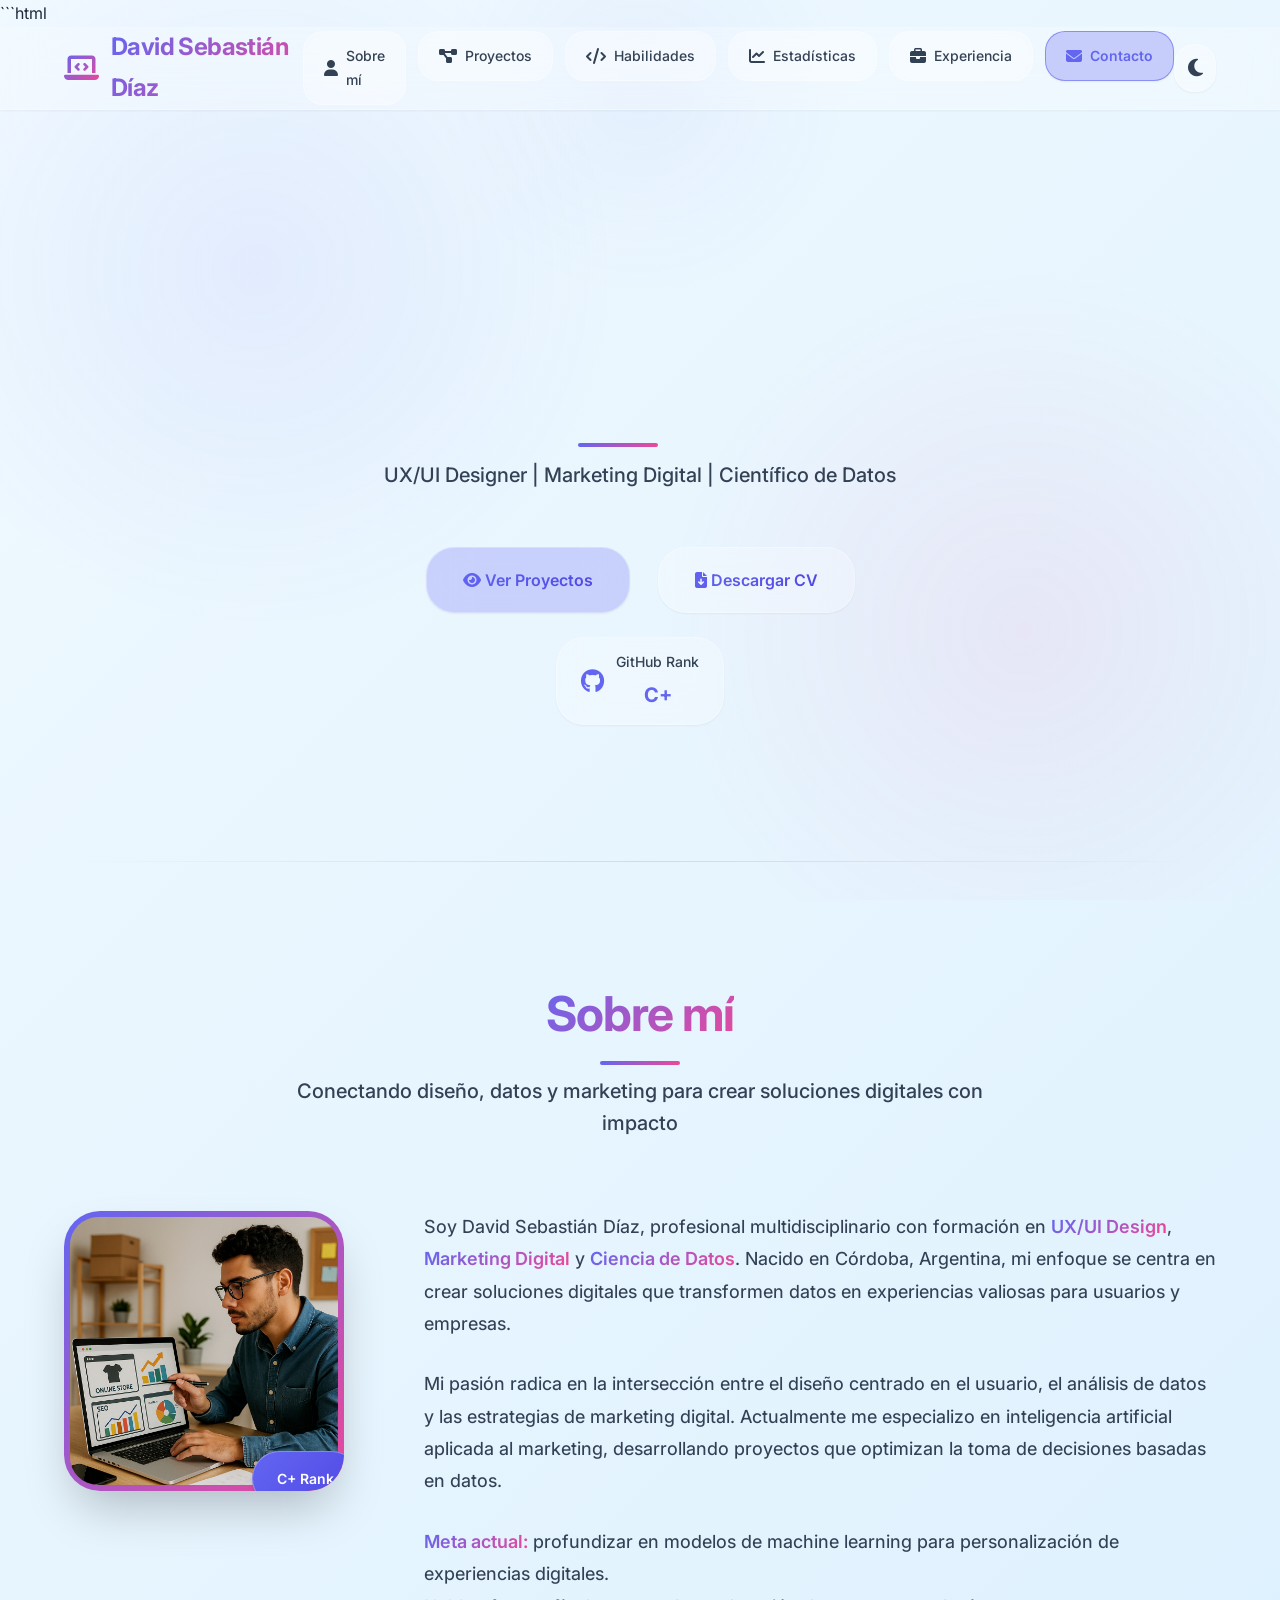
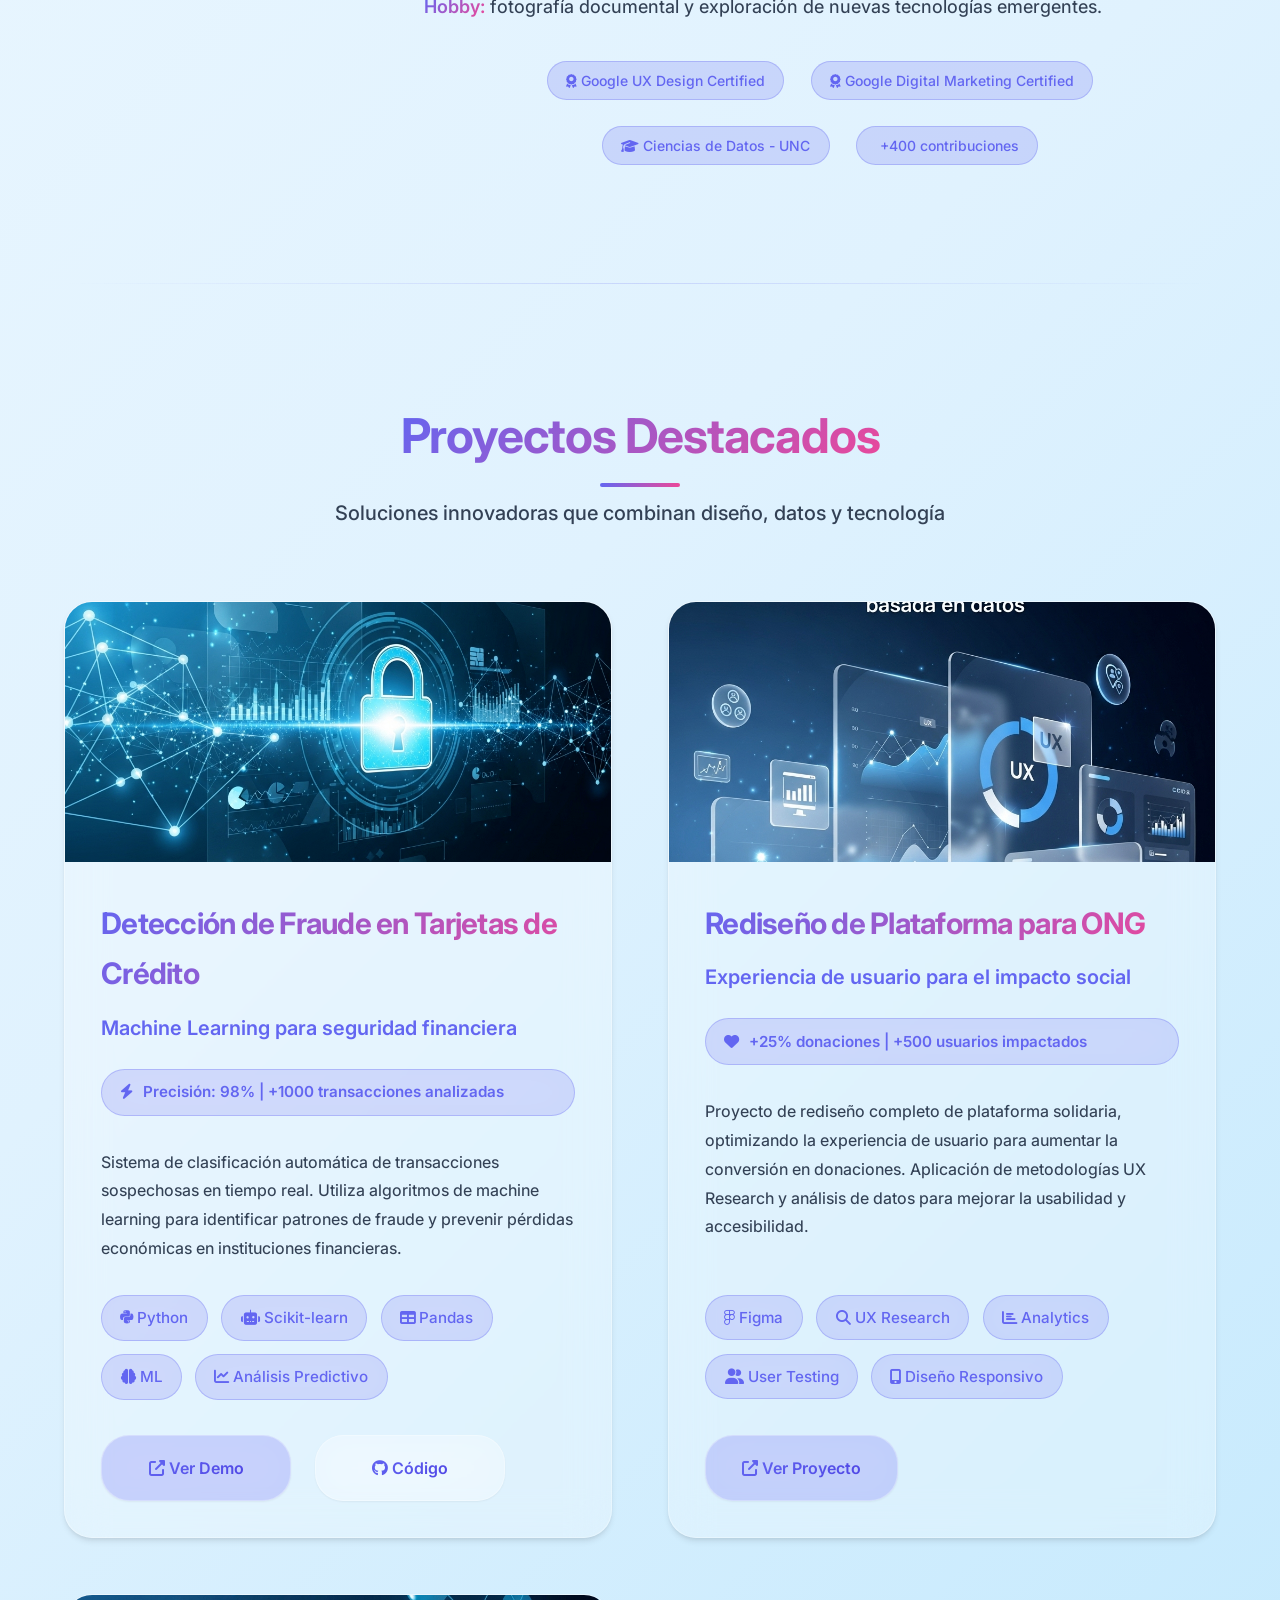
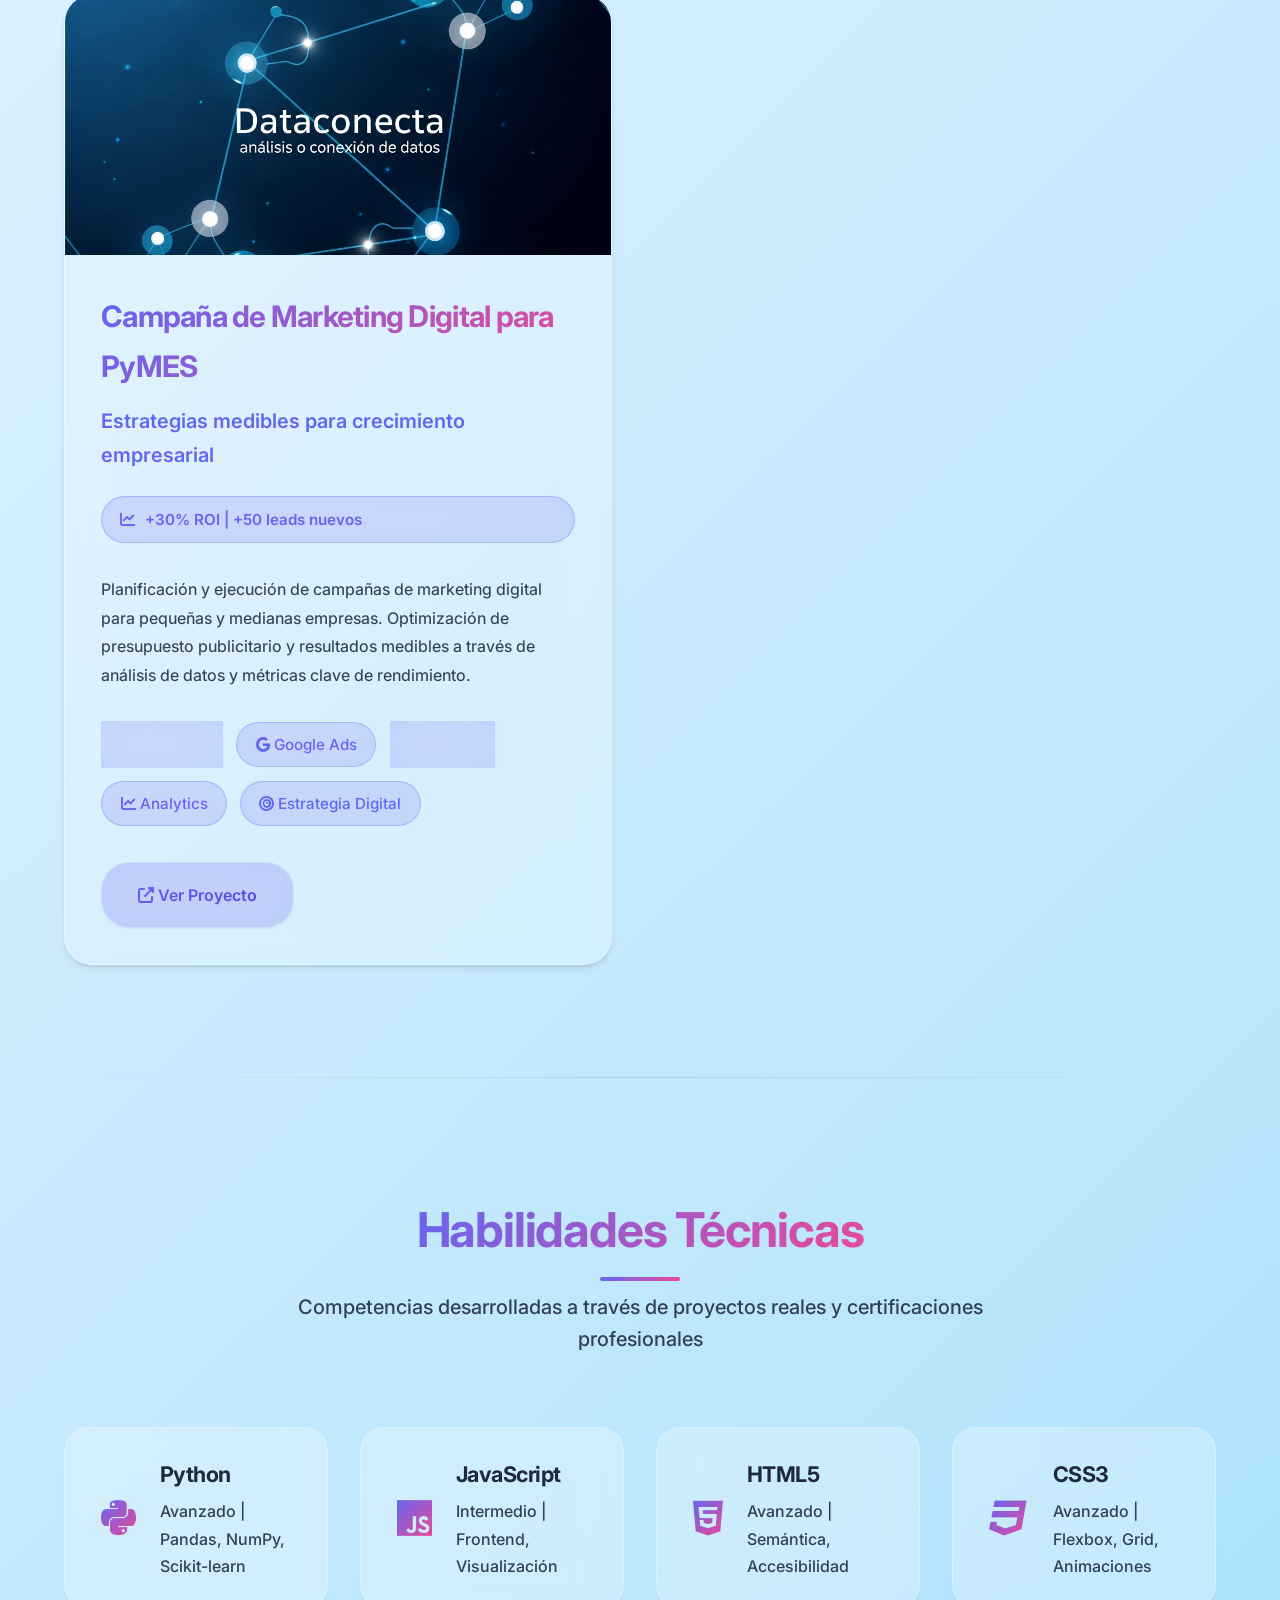
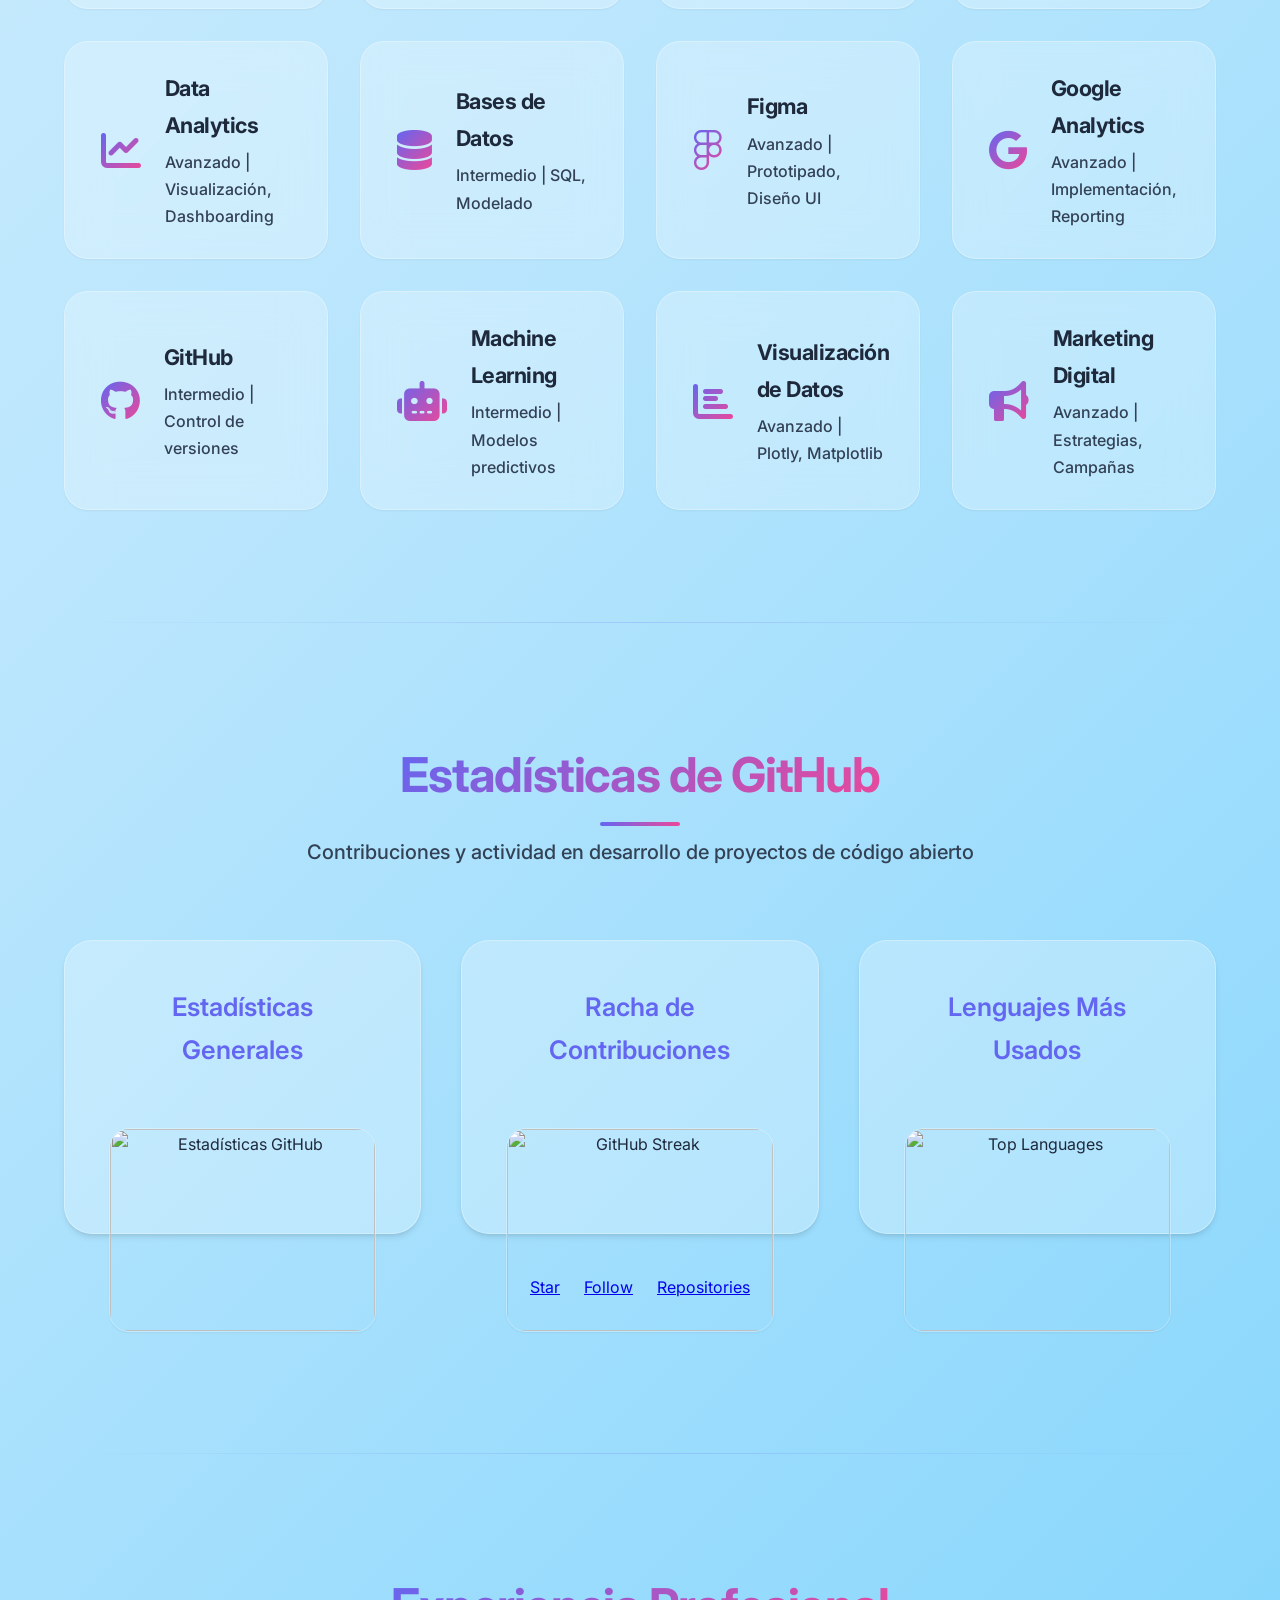
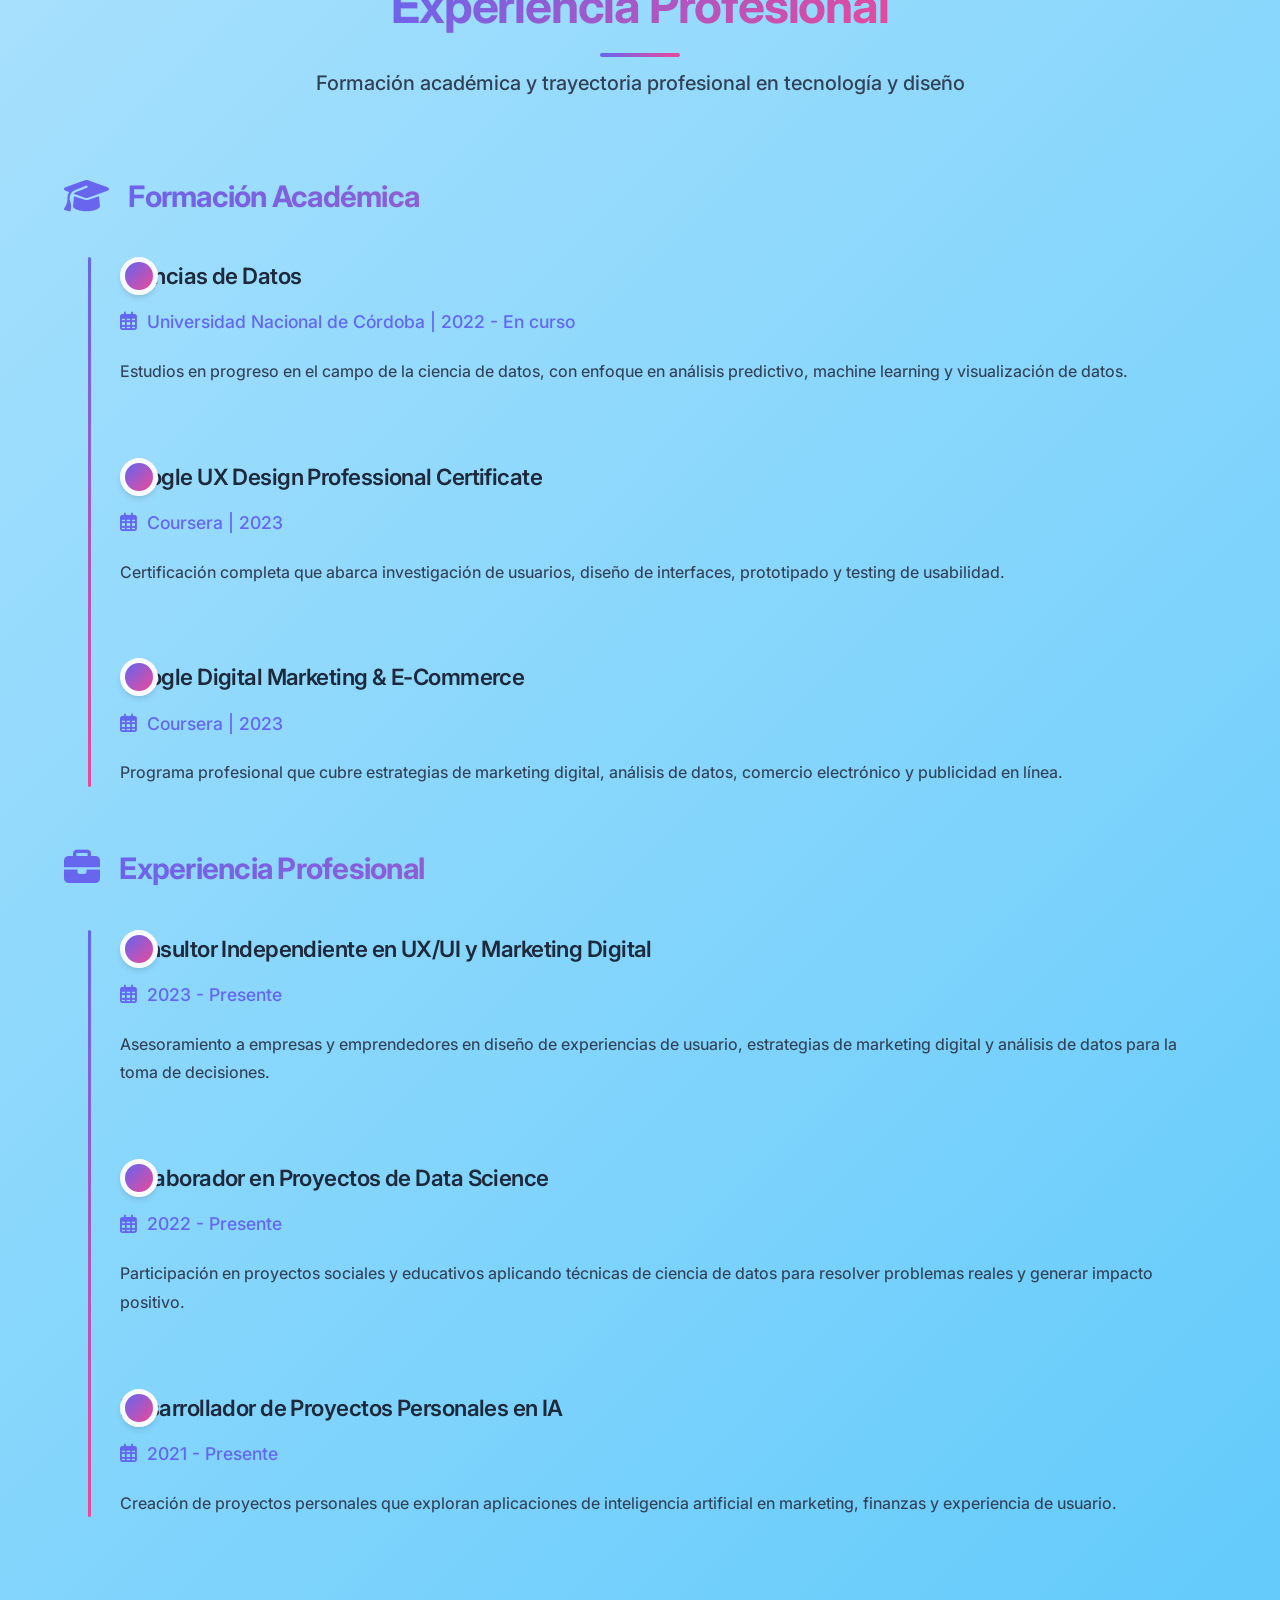
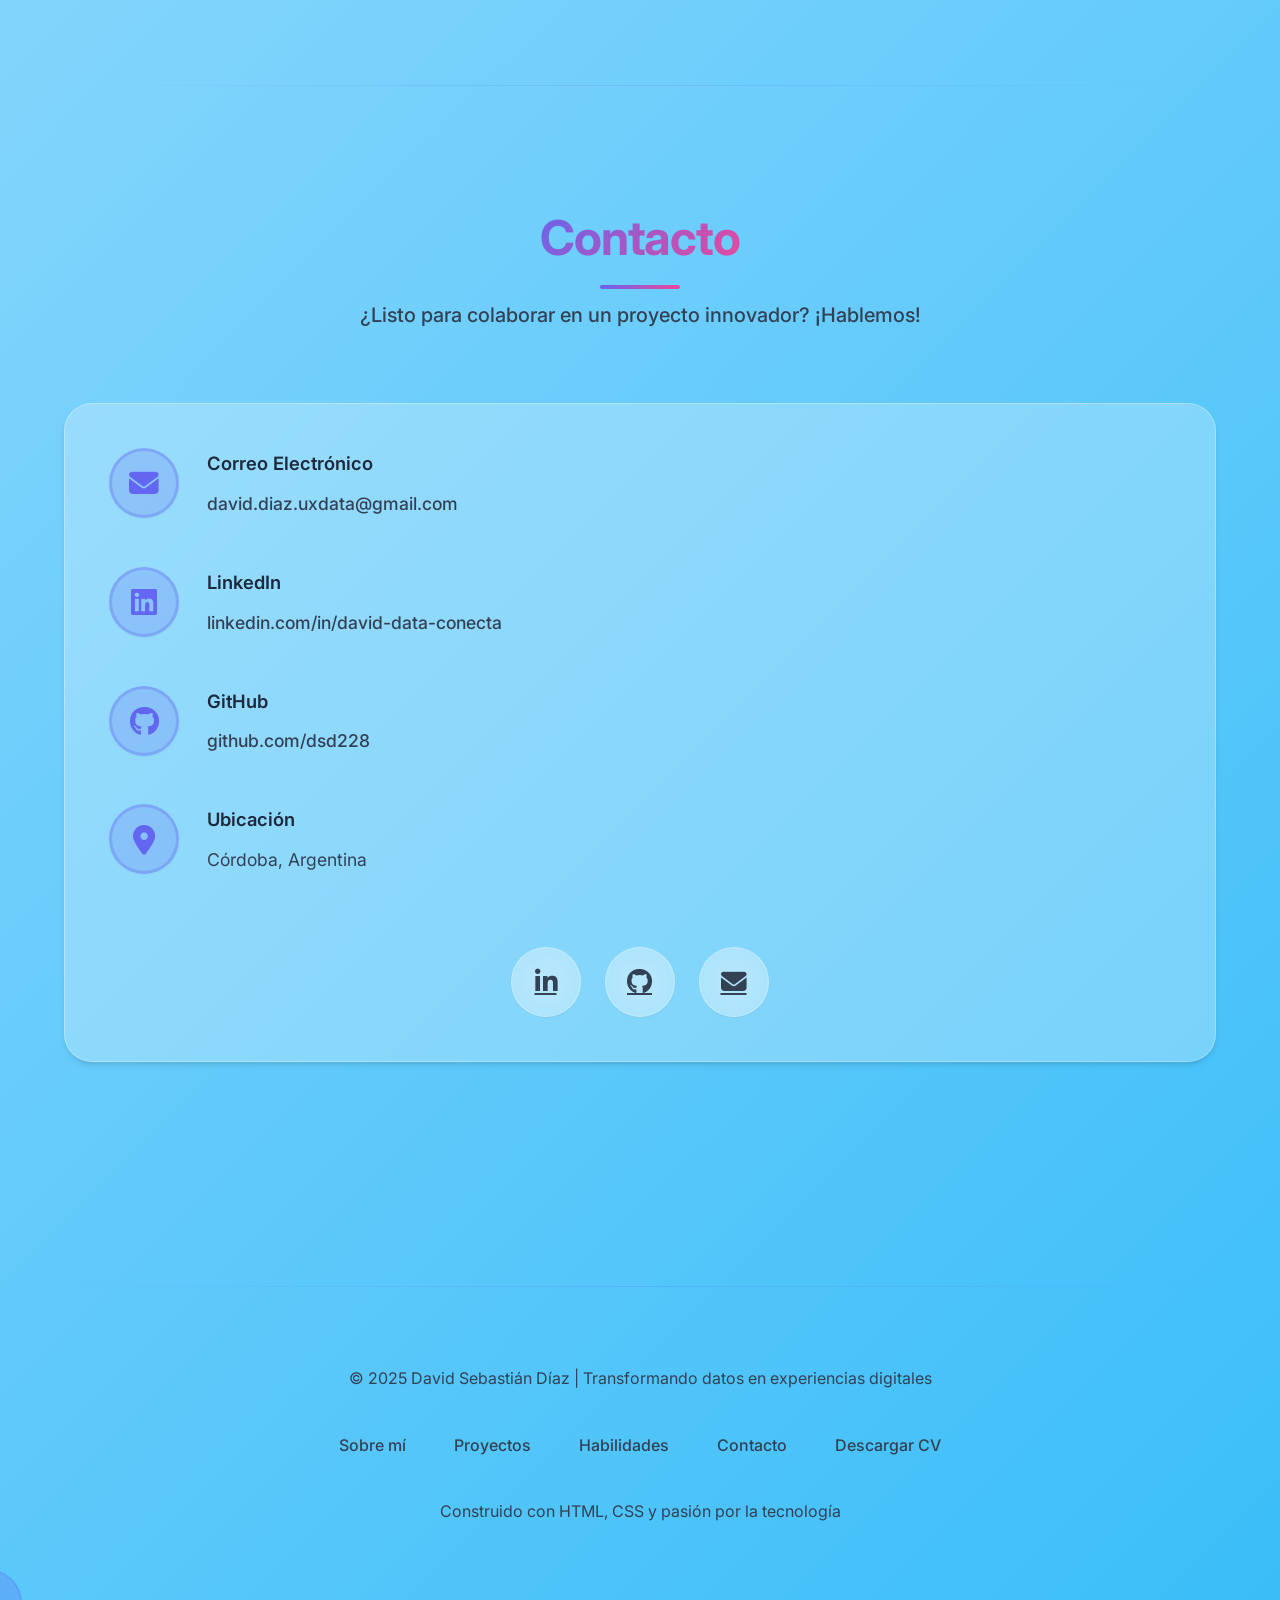
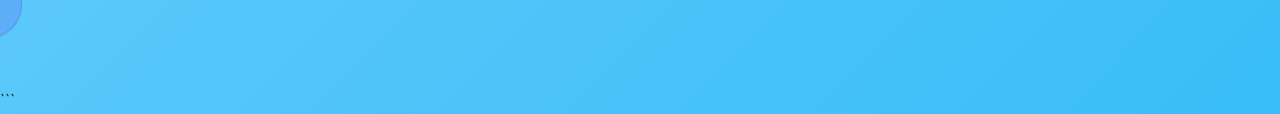
==== index.html @ 5539fe9c "Update index.html" ====
```html
<!DOCTYPE html>
<html lang="es">
<head>
  <meta charset="UTF-8" />
  <meta name="viewport" content="width=device-width, initial-scale=1, maximum-scale=1, user-scalable=no" />
  <title>David Sebastián Díaz | UX/UI Designer & Data Scientist</title>
  <meta name="description" content="Portafolio profesional de David Sebastián Díaz - UX/UI Design, Marketing Digital, Ciencia de Datos" />
  <meta name="keywords" content="UX, UI, diseño, experiencia de usuario, ciencia de datos, marketing digital, portafolio, desarrollador, Argentina" />
  <meta name="author" content="David Sebastián Díaz" />
  <meta name="theme-color" content="#6366f1" />
  
  <!-- Open Graph / Social Media Meta Tags -->
  <meta property="og:title" content="David Sebastián Díaz | UX/UI Designer & Data Scientist" />
  <meta property="og:description" content="Portafolio profesional de David Sebastián Díaz - UX/UI Design, Marketing Digital, Ciencia de Datos" />
  <meta property="og:image" content="https://dsd228.github.io/assets/img/sobremi.png" />
  <meta property="og:url" content="https://dsd228.github.io/" />
  <meta property="og:type" content="website" />
  
  <!-- Twitter Card Meta Tags -->
  <meta name="twitter:card" content="summary_large_image" />
  <meta name="twitter:title" content="David Sebastián Díaz | UX/UI Designer & Data Scientist" />
  <meta name="twitter:description" content="Portafolio profesional de David Sebastián Díaz - UX/UI Design, Marketing Digital, Ciencia de Datos" />
  <meta name="twitter:image" content="https://dsd228.github.io/assets/img/sobremi.png" />
  
  <!-- Favicon -->
  <link rel="icon" href="https://dsd228.github.io/assets/favicon.ico" type="image/x-icon" />
  <link rel="shortcut icon" href="https://dsd228.github.io/assets/favicon.ico" type="image/x-icon" />
  
  <!-- Font Awesome for icons -->
  <link rel="stylesheet" href="https://cdnjs.cloudflare.com/ajax/libs/font-awesome/6.5.0/css/all.min.css" />
  
  <!-- Google Fonts - Inter for clean, modern typography -->
  <link href="https://fonts.googleapis.com/css2?family=Inter:wght@300;400;500;600;700;800;900&display=swap" rel="stylesheet">
  
  <!-- GitHub Buttons for social proof -->
  <script async defer src="https://buttons.github.io/buttons.js"></script>
  
  <style>
    :root {
      /* Primary Colors */
      --primary: #6366f1;
      --primary-dark: #4f46e5;
      --primary-light: #818cf8;
      --primary-lighter: #c7d2fe;
      
      /* Secondary Colors */
      --secondary: #ec4899;
      --secondary-dark: #db2777;
      --secondary-light: #f9a8d4;
      
      /* Neutral Colors */
      --dark: #1e293b;
      --dark-secondary: #334155;
      --dark-tertiary: #475569;
      --light: #f8fafc;
      --light-secondary: #e2e8f0;
      --light-tertiary: #cbd5e1;
      
      /* Accent Colors */
      --success: #10b981;
      --warning: #f59e0b;
      --danger: #ef4444;
      
      /* UI Elements */
      --transition: all 0.4s cubic-bezier(0.4, 0, 0.2, 1);
      --shadow-sm: 0 1px 2px 0 rgba(0, 0, 0, 0.05);
      --shadow-md: 0 4px 6px -1px rgba(0, 0, 0, 0.1), 0 2px 4px -1px rgba(0, 0, 0, 0.06);
      --shadow-lg: 0 10px 15px -3px rgba(0, 0, 0, 0.1), 0 4px 6px -2px rgba(0, 0, 0, 0.05);
      --shadow-xl: 0 20px 25px -5px rgba(0, 0, 0, 0.1), 0 10px 10px -5px rgba(0, 0, 0, 0.04);
      --shadow-2xl: 0 25px 50px -12px rgba(0, 0, 0, 0.25);
      --shadow-inner: inset 0 2px 4px 0 rgba(0, 0, 0, 0.06);
      
      /* Border Radius */
      --radius-sm: 0.375rem;
      --radius-md: 0.5rem;
      --radius-lg: 0.75rem;
      --radius-xl: 1rem;
      --radius-2xl: 1.5rem;
      --radius-3xl: 2rem;
      --radius-full: 9999px;
      
      /* Border Width */
      --border-width: 1px;
      
      /* Glassmorphism */
      --glass-bg: rgba(255, 255, 255, 0.25);
      --glass-border: rgba(255, 255, 255, 0.3);
      --glass-dark-bg: rgba(15, 23, 42, 0.2);
      --glass-dark-border: rgba(255, 255, 255, 0.1);
      
      /* Typography */
      --font-family: 'Inter', -apple-system, BlinkMacSystemFont, 'Segoe UI', Roboto, sans-serif;
      --font-size-xs: 0.75rem;
      --font-size-sm: 0.875rem;
      --font-size-base: 1rem;
      --font-size-lg: 1.125rem;
      --font-size-xl: 1.25rem;
      --font-size-2xl: 1.5rem;
      --font-size-3xl: 1.875rem;
      --font-size-4xl: 2.25rem;
      --font-size-5xl: 3rem;
      --font-size-6xl: 3.75rem;
      --font-size-7xl: 4.5rem;
      --font-size-8xl: 6rem;
      --font-weight-thin: 100;
      --font-weight-light: 300;
      --font-weight-normal: 400;
      --font-weight-medium: 500;
      --font-weight-semibold: 600;
      --font-weight-bold: 700;
      --font-weight-extrabold: 800;
      --font-weight-black: 900;
      
      /* Spacing */
      --space-1: 0.25rem;
      --space-2: 0.5rem;
      --space-3: 0.75rem;
      --space-4: 1rem;
      --space-5: 1.25rem;
      --space-6: 1.5rem;
      --space-8: 2rem;
      --space-10: 2.5rem;
      --space-12: 3rem;
      --space-16: 4rem;
      --space-20: 5rem;
      --space-24: 6rem;
      --space-32: 8rem;
      --space-40: 10rem;
      --space-48: 12rem;
      --space-56: 14rem;
      --space-64: 16rem;
    }

    * {
      margin: 0;
      padding: 0;
      box-sizing: border-box;
    }

    body {
      font-family: var(--font-family);
      line-height: 1.7;
      color: var(--dark);
      background-color: #f1f5f9;
      transition: var(--transition);
      background: linear-gradient(135deg, #f0f9ff 0%, #e0f2fe 25%, #bae6fd 50%, #7dd3fc 75%, #38bdf8 100%);
      min-height: 100vh;
      position: relative;
      overflow-x: hidden;
      -webkit-font-smoothing: antialiased;
      -moz-osx-font-smoothing: grayscale;
    }

    body::before {
      content: '';
      position: fixed;
      top: 0;
      left: 0;
      width: 100%;
      height: 100%;
      background: 
        radial-gradient(circle at 20% 30%, rgba(99, 102, 241, 0.08) 0%, transparent 30%),
        radial-gradient(circle at 80% 70%, rgba(236, 72, 153, 0.08) 0%, transparent 30%),
        radial-gradient(circle at 50% 10%, rgba(99, 102, 241, 0.05) 0%, transparent 20%);
      z-index: -1;
      pointer-events: none;
    }

    body.dark-mode {
      --dark: #f8fafc;
      --dark-secondary: #e2e8f0;
      --dark-tertiary: #cbd5e1;
      --light: #1e293b;
      --light-secondary: #334155;
      --light-tertiary: #475569;
      background: linear-gradient(135deg, #0f172a 0%, #1e293b 25%, #334155 50%, #475569 75%, #64748b 100%);
      color: var(--light);
    }

    body.dark-mode::before {
      background: 
        radial-gradient(circle at 20% 30%, rgba(99, 102, 241, 0.15) 0%, transparent 30%),
        radial-gradient(circle at 80% 70%, rgba(236, 72, 153, 0.15) 0%, transparent 30%),
        radial-gradient(circle at 50% 10%, rgba(99, 102, 241, 0.1) 0%, transparent 20%);
    }

    /* Skip to content link for accessibility */
    .skip-to-content {
      position: absolute;
      top: -40px;
      left: 6px;
      background: var(--primary);
      color: white;
      padding: 8px 16px;
      border-radius: var(--radius-md);
      text-decoration: none;
      font-size: var(--font-size-sm);
      transition: top 0.3s;
      z-index: 1000;
    }

    .skip-to-content:focus {
      top: 6px;
    }

    .container {
      max-width: 1200px;
      margin: 0 auto;
      padding: 0 1.5rem;
    }

    /* Header */
    .header {
      position: sticky;
      top: 0;
      z-index: 100;
      backdrop-filter: blur(20px);
      -webkit-backdrop-filter: blur(20px);
      border-bottom: var(--border-width) solid var(--glass-border);
      transition: var(--transition);
      background: var(--glass-bg);
      box-shadow: var(--shadow-sm);
    }

    body.dark-mode .header {
      background: var(--glass-dark-bg);
      border-bottom-color: var(--glass-dark-border);
      box-shadow: var(--shadow-sm);
    }

    .header-content {
      display: flex;
      justify-content: space-between;
      align-items: center;
      padding: 1.5rem 0;
      max-width: 1200px;
      margin: 0 auto;
      padding: 0 1.5rem;
    }

    .header-left {
      display: flex;
      align-items: center;
      gap: 1.25rem;
    }

    .logo {
      display: flex;
      align-items: center;
      gap: 0.75rem;
      text-decoration: none;
      font-weight: 700;
    }

    .logo-icon {
      font-size: 1.75rem;
      background: linear-gradient(135deg, var(--primary) 0%, var(--secondary) 100%);
      -webkit-background-clip: text;
      -webkit-text-fill-color: transparent;
      background-clip: text;
    }

    .header h1 {
      font-size: 1.5rem;
      margin: 0;
      letter-spacing: -0.025em;
      background: linear-gradient(135deg, var(--primary) 0%, var(--secondary) 100%);
      -webkit-background-clip: text;
      -webkit-text-fill-color: transparent;
      background-clip: text;
    }

    .theme-toggle {
      background: var(--glass-bg);
      border: 1px solid var(--glass-border);
      font-size: 1.25rem;
      cursor: pointer;
      color: var(--dark-secondary);
      transition: var(--transition);
      width: 48px;
      height: 48px;
      display: flex;
      align-items: center;
      justify-content: center;
      border-radius: 1.25rem;
      backdrop-filter: blur(20px);
      -webkit-backdrop-filter: blur(20px);
      position: relative;
      overflow: hidden;
      box-shadow: var(--shadow-sm);
    }

    body.dark-mode .theme-toggle {
      background: var(--glass-dark-bg);
      border-color: var(--glass-dark-border);
      color: var(--gray);
    }

    .theme-toggle::before {
      content: '';
      position: absolute;
      top: 0;
      left: 0;
      right: 0;
      bottom: 0;
      background: linear-gradient(135deg, rgba(99, 102, 241, 0.2) 0%, rgba(236, 72, 153, 0.2) 100%);
      z-index: -1;
      border-radius: 1.25rem;
      opacity: 0;
      transition: var(--transition);
    }

    .theme-toggle:hover::before {
      opacity: 1;
    }

    .theme-toggle:hover {
      transform: translateY(-2px);
      box-shadow: var(--shadow-md);
    }

    body.dark-mode .theme-toggle:hover {
      background: rgba(255, 255, 255, 0.15);
    }

    .nav {
      display: flex;
      gap: 0.75rem;
      list-style: none;
    }

    .nav a {
      text-decoration: none;
      color: var(--dark-secondary);
      font-weight: 500;
      font-size: var(--font-size-sm);
      display: flex;
      align-items: center;
      gap: 0.5rem;
      transition: var(--transition);
      padding: 0.75rem 1.25rem;
      border-radius: 1.25rem;
      position: relative;
      backdrop-filter: blur(20px);
      -webkit-backdrop-filter: blur(20px);
      background: var(--glass-bg);
      border: 1px solid var(--glass-border);
    }

    body.dark-mode .nav a {
      background: var(--glass-dark-bg);
      border-color: var(--glass-dark-border);
      color: var(--gray);
    }

    .nav a:hover, .nav a:focus {
      background: rgba(99, 102, 241, 0.2);
      border-color: rgba(99, 102, 241, 0.4);
      color: var(--primary);
      transform: translateY(-2px);
    }

    body.dark-mode .nav a:hover, body.dark-mode .nav a:focus {
      background: rgba(99, 102, 241, 0.2);
      border-color: rgba(99, 102, 241, 0.4);
      color: var(--primary-light);
    }

    .nav a.active {
      background: rgba(99, 102, 241, 0.3);
      border-color: rgba(99, 102, 241, 0.6);
      color: var(--primary);
      font-weight: 600;
      box-shadow: var(--shadow-sm);
    }

    body.dark-mode .nav a.active {
      background: rgba(99, 102, 241, 0.3);
      border-color: rgba(99, 102, 241, 0.6);
      color: var(--primary-light);
    }

    .nav a i {
      font-size: 1rem;
    }

    /* Hero Section */
    .hero {
      padding: 10rem 0 7rem;
      text-align: center;
      max-width: 800px;
      margin: 0 auto;
      position: relative;
      z-index: 1;
    }

    .hero h1 {
      font-size: var(--font-size-7xl);
      font-weight: 800;
      margin-bottom: 1.5rem;
      line-height: 1.15;
      background: linear-gradient(135deg, var(--primary) 0%, var(--secondary) 100%);
      -webkit-background-clip: text;
      -webkit-text-fill-color: transparent;
      background-clip: text;
      position: relative;
      letter-spacing: -0.025em;
    }

    .hero h1 span {
      position: relative;
    }

    .hero h1 span::after {
      content: '';
      position: absolute;
      bottom: -10px;
      left: 50%;
      transform: translateX(-50%);
      width: 80px;
      height: 4px;
      background: linear-gradient(90deg, var(--primary) 0%, var(--secondary) 100%);
      border-radius: 2px;
    }

    .hero-subtitle {
      font-size: var(--font-size-xl);
      color: var(--dark-secondary);
      margin-bottom: 2.5rem;
      font-weight: 500;
      max-width: 700px;
      margin-left: auto;
      margin-right: auto;
      line-height: 1.6;
    }

    body.dark-mode .hero-subtitle {
      color: var(--gray);
    }

    .hero-cta {
      display: flex;
      gap: 1.75rem;
      justify-content: center;
      flex-wrap: wrap;
      margin-top: 3.5rem;
    }

    /* Glassmorphism Buttons */
    .btn {
      display: inline-flex;
      align-items: center;
      gap: 0.75rem;
      padding: 1.15rem 2.25rem;
      border-radius: 1.75rem;
      font-weight: 600;
      font-size: var(--font-size-base);
      text-decoration: none;
      transition: var(--transition);
      border: 1px solid var(--glass-border);
      backdrop-filter: blur(20px);
      -webkit-backdrop-filter: blur(20px);
      min-width: 190px;
      justify-content: center;
      position: relative;
      overflow: hidden;
      font-weight: 600;
      box-shadow: var(--shadow-sm);
    }

    .btn::before {
      content: '';
      position: absolute;
      top: 0;
      left: 0;
      right: 0;
      bottom: 0;
      background: linear-gradient(135deg, rgba(255, 255, 255, 0.3) 0%, rgba(255, 255, 255, 0.15) 100%);
      z-index: -1;
      border-radius: 1.75rem;
      opacity: 0;
      transition: var(--transition);
    }

    .btn:hover::before, .btn:focus::before {
      opacity: 1;
    }

    .btn-primary {
      background: rgba(99, 102, 241, 0.25);
      color: white;
    }

    .btn-primary span {
      background: linear-gradient(135deg, var(--primary) 0%, var(--primary-dark) 100%);
      -webkit-background-clip: text;
      -webkit-text-fill-color: transparent;
      background-clip: text;
    }

    .btn-primary:hover, .btn-primary:focus {
      transform: translateY(-5px);
      box-shadow: var(--shadow-xl);
      background: rgba(99, 102, 241, 0.35);
    }

    .btn-outline {
      background: var(--glass-bg);
      color: var(--primary);
    }

    .btn-outline span {
      background: linear-gradient(135deg, var(--primary) 0%, var(--primary-dark) 100%);
      -webkit-background-clip: text;
      -webkit-text-fill-color: transparent;
      background-clip: text;
    }

    .btn-outline:hover, .btn-outline:focus {
      transform: translateY(-5px);
      box-shadow: var(--shadow-xl);
      background: rgba(99, 102, 241, 0.35);
      color: white;
    }

    body.dark-mode .btn {
      border-color: var(--glass-dark-border);
    }

    body.dark-mode .btn-outline {
      background: var(--glass-dark-bg);
    }

    /* GitHub Badge for social proof */
    .github-badge {
      display: inline-flex;
      align-items: center;
      gap: 0.75rem;
      background: var(--glass-bg);
      border: 1px solid var(--glass-border);
      border-radius: 1.75rem;
      padding: 0.75rem 1.5rem;
      margin: 1.5rem 0;
      backdrop-filter: blur(20px);
      -webkit-backdrop-filter: blur(20px);
      box-shadow: var(--shadow-sm);
      transition: var(--transition);
    }

    body.dark-mode .github-badge {
      background: var(--glass-dark-bg);
      border-color: var(--glass-dark-border);
    }

    .github-badge:hover {
      transform: translateY(-2px);
      box-shadow: var(--shadow-md);
    }

    .github-badge i {
      font-size: 1.5rem;
      color: var(--primary);
    }

    .github-stats {
      display: flex;
      flex-direction: column;
    }

    .github-stats .label {
      font-size: 0.875rem;
      color: var(--dark-secondary);
      font-weight: 500;
    }

    body.dark-mode .github-stats .label {
      color: var(--gray);
    }

    .github-stats .value {
      font-size: 1.25rem;
      font-weight: 700;
      color: var(--primary);
      margin-top: 0.25rem;
    }

    /* Sections */
    .section {
      padding: 7rem 0;
      scroll-margin-top: 100px;
      position: relative;
    }

    .section::before {
      content: '';
      position: absolute;
      top: 0;
      left: 0;
      right: 0;
      height: 1px;
      background: linear-gradient(90deg, transparent, rgba(99, 102, 241, 0.2), transparent);
    }

    .section-header {
      text-align: center;
      margin-bottom: 4.5rem;
      position: relative;
    }

    .section-title {
      font-size: var(--font-size-5xl);
      margin-bottom: 1.25rem;
      color: var(--dark);
      position: relative;
      display: inline-block;
      font-weight: 700;
      letter-spacing: -0.025em;
      background: linear-gradient(135deg, var(--primary) 0%, var(--secondary) 100%);
      -webkit-background-clip: text;
      -webkit-text-fill-color: transparent;
      background-clip: text;
    }

    body.dark-mode .section-title {
      color: var(--light);
    }

    .section-title::after {
      content: '';
      position: absolute;
      bottom: -10px;
      left: 50%;
      transform: translateX(-50%);
      width: 80px;
      height: 4px;
      background: linear-gradient(90deg, var(--primary) 0%, var(--secondary) 100%);
      border-radius: 2px;
    }

    .section-subtitle {
      font-size: var(--font-size-xl);
      color: var(--dark-secondary);
      max-width: 750px;
      margin: 0 auto;
      font-weight: 500;
      line-height: 1.6;
    }

    body.dark-mode .section-subtitle {
      color: var(--gray);
    }

    /* About */
    .about-flex {
      display: flex;
      gap: 5rem;
      align-items: flex-start;
      flex-wrap: wrap;
      margin-top: 3rem;
    }

    .about-img-container {
      flex: 0 0 280px;
      position: relative;
      border-radius: 2.25rem;
      overflow: hidden;
      box-shadow: var(--shadow-2xl);
      transform: rotate(-2deg);
      transition: var(--transition);
    }

    .about-img-container:hover {
      transform: rotate(0deg) translateY(-8px);
    }

    .about-img-mask {
      width: 100%;
      height: 100%;
      background: linear-gradient(135deg, var(--primary) 0%, var(--secondary) 100%);
      padding: 6px;
      border-radius: 2rem;
    }

    .about-img {
      width: 100%;
      height: 100%;
      border-radius: 1.75rem;
      object-fit: cover;
      transition: var(--transition);
    }

    .about-img-container:hover .about-img {
      transform: scale(1.08);
    }

    .profile-badge {
      position: absolute;
      bottom: -15px;
      right: -15px;
      background: linear-gradient(135deg, var(--primary) 0%, var(--primary-dark) 100%);
      color: white;
      padding: 0.9rem 1.5rem;
      border-radius: 2.25rem;
      font-size: var(--font-size-sm);
      font-weight: 600;
      box-shadow: var(--shadow-md);
      backdrop-filter: blur(20px);
      -webkit-backdrop-filter: blur(20px);
      border: 1px solid rgba(255, 255, 255, 0.3);
      z-index: 10;
      animation: pulse 2s infinite;
    }

    @keyframes pulse {
      0% {
        box-shadow: 0 0 0 0 rgba(99, 102, 241, 0.7);
      }
      70% {
        box-shadow: 0 0 0 12px rgba(99, 102, 241, 0);
      }
      100% {
        box-shadow: 0 0 0 0 rgba(99, 102, 241, 0);
      }
    }

    .about-content {
      flex: 1;
      min-width: 300px;
    }

    .about-content p {
      margin-bottom: 1.75rem;
      color: var(--dark-secondary);
      font-size: var(--font-size-lg);
      line-height: 1.8;
      font-weight: 450;
    }

    body.dark-mode .about-content p {
      color: var(--gray);
    }

    .highlight {
      background: linear-gradient(135deg, var(--primary) 0%, var(--secondary) 100%);
      -webkit-background-clip: text;
      -webkit-text-fill-color: transparent;
      background-clip: text;
      font-weight: 600;
    }

    .badge {
      display: inline-block;
      background: rgba(99, 102, 241, 0.2);
      color: var(--primary);
      padding: 0.4rem 1.15rem;
      border-radius: 2.25rem;
      font-size: var(--font-size-sm);
      font-weight: 500;
      margin: 0.4rem;
      border: 1px solid rgba(99, 102, 241, 0.3);
      backdrop-filter: blur(20px);
      -webkit-backdrop-filter: blur(20px);
      transition: var(--transition);
    }

    .badge:hover, .badge:focus {
      transform: translateY(-2px);
      background: rgba(99, 102, 241, 0.3);
    }

    body.dark-mode .badge {
      background: rgba(99, 102, 241, 0.1);
      border-color: rgba(99, 102, 241, 0.2);
    }

    /* Projects */
    .projects {
      display: grid;
      gap: 3.5rem;
      grid-template-columns: repeat(auto-fit, minmax(400px, 1fr));
      margin-top: 3rem;
    }

    .project-card {
      background: var(--glass-bg);
      border-radius: 1.75rem;
      overflow: hidden;
      box-shadow: var(--shadow-md);
      transition: var(--transition);
      height: 100%;
      display: flex;
      flex-direction: column;
      border: 1px solid var(--glass-border);
      backdrop-filter: blur(20px);
      -webkit-backdrop-filter: blur(20px);
      position: relative;
      overflow: hidden;
    }

    .project-card::before {
      content: '';
      position: absolute;
      top: 0;
      left: 0;
      right: 0;
      height: 4px;
      background: linear-gradient(90deg, var(--primary) 0%, var(--secondary) 100%);
      transform: scaleX(0);
      transform-origin: left;
      transition: var(--transition);
      z-index: 10;
    }

    .project-card:hover::before {
      transform: scaleX(1);
    }

    body.dark-mode .project-card {
      background: var(--glass-dark-bg);
      border-color: var(--glass-dark-border);
    }

    .project-card:hover {
      transform: translateY(-12px);
      box-shadow: var(--shadow-2xl);
    }

    .project-img {
      width: 100%;
      height: 260px;
      object-fit: cover;
      transition: var(--transition);
    }

    .project-card:hover .project-img {
      transform: scale(1.12);
    }

    .card-content {
      padding: 2.25rem;
      flex: 1;
      display: flex;
      flex-direction: column;
    }

    .project-card h3 {
      font-size: 1.85rem;
      margin-bottom: 0.75rem;
      color: var(--dark);
      transition: var(--transition);
      font-weight: 700;
      letter-spacing: -0.025em;
      background: linear-gradient(135deg, var(--primary) 0%, var(--secondary) 100%);
      -webkit-background-clip: text;
      -webkit-text-fill-color: transparent;
      background-clip: text;
    }

    body.dark-mode .project-card h3 {
      color: var(--light);
    }

    .project-card h4 {
      font-size: 1.25rem;
      color: var(--primary);
      margin-bottom: 1.5rem;
      font-weight: 600;
    }

    .project-metric {
      display: inline-flex;
      align-items: center;
      gap: 0.6rem;
      background: rgba(99, 102, 241, 0.2);
      color: var(--primary);
      padding: 0.6rem 1.15rem;
      border-radius: 2.25rem;
      font-size: 0.95rem;
      margin-bottom: 2rem;
      font-weight: 600;
      border: 1px solid rgba(99, 102, 241, 0.3);
      backdrop-filter: blur(20px);
      -webkit-backdrop-filter: blur(20px);
      transition: var(--transition);
    }

    .project-metric:hover, .project-metric:focus {
      transform: translateY(-2px);
    }

    .project-card p {
      color: var(--dark-secondary);
      margin-bottom: 2rem;
      flex: 1;
      line-height: 1.8;
      font-weight: 450;
    }

    body.dark-mode .project-card p {
      color: var(--gray);
    }

    .tags {
      display: flex;
      flex-wrap: wrap;
      gap: 0.85rem;
      margin-bottom: 2.25rem;
    }

    .tags span {
      background: rgba(99, 102, 241, 0.2);
      color: var(--primary);
      padding: 0.55rem 1.15rem;
      border-radius: 2.25rem;
      font-size: 0.95rem;
      font-weight: 500;
      border: 1px solid rgba(99, 102, 241, 0.3);
      backdrop-filter: blur(20px);
      -webkit-backdrop-filter: blur(20px);
      transition: var(--transition);
    }

    .tags span:hover, .tags span:focus {
      background: rgba(99, 102, 241, 0.3);
      transform: translateY(-2px);
    }

    body.dark-mode .tags span {
      background: rgba(99, 102, 241, 0.15);
      color: var(--primary-light);
      border-color: rgba(99, 102, 241, 0.2);
    }

    body.dark-mode .tags span:hover, body.dark-mode .tags span:focus {
      background: rgba(99, 102, 241, 0.25);
    }

    .project-links {
      display: flex;
      gap: 1.5rem;
    }

    /* Skills */
    .skills {
      display: grid;
      gap: 2rem;
      grid-template-columns: repeat(auto-fit, minmax(260px, 1fr));
      margin-top: 3rem;
    }

    .skill-item {
      background: var(--glass-bg);
      border-radius: 1.5rem;
      padding: 1.75rem 2.25rem;
      backdrop-filter: blur(20px);
      -webkit-backdrop-filter: blur(20px);
      border: 1px solid var(--glass-border);
      transition: var(--transition);
      display: flex;
      align-items: center;
      gap: 1.5rem;
      box-shadow: var(--shadow-sm);
    }

    body.dark-mode .skill-item {
      background: var(--glass-dark-bg);
      border-color: var(--glass-dark-border);
    }

    .skill-item:hover, .skill-item:focus {
      transform: translateY(-8px);
      box-shadow: var(--shadow-lg);
      border-color: rgba(99, 102, 241, 0.6);
    }

    .skill-icon {
      font-size: 2.5rem;
      background: linear-gradient(135deg, var(--primary) 0%, var(--secondary) 100%);
      -webkit-background-clip: text;
      -webkit-text-fill-color: transparent;
      background-clip: text;
    }

    .skill-info {
      flex: 1;
    }

    .skill-name {
      font-weight: 700;
      font-size: 1.35rem;
      color: var(--dark);
      margin-bottom: 0.35rem;
      letter-spacing: -0.025em;
    }

    body.dark-mode .skill-name {
      color: var(--light);
    }

    .skill-level {
      font-size: 1rem;
      color: var(--dark-secondary);
      font-weight: 500;
    }

    body.dark-mode .skill-level {
      color: var(--gray);
    }

    /* Stats */
    .stats-block {
      display: grid;
      gap: 2.5rem;
      grid-template-columns: repeat(auto-fit, minmax(340px, 1fr));
      margin-top: 3rem;
    }

    .stats-card {
      background: var(--glass-bg);
      border-radius: 1.75rem;
      padding: 2.75rem;
      box-shadow: var(--shadow-md);
      text-align: center;
      transition: var(--transition);
      border: 1px solid var(--glass-border);
      backdrop-filter: blur(20px);
      -webkit-backdrop-filter: blur(20px);
    }

    body.dark-mode .stats-card {
      background: var(--glass-dark-bg);
      border-color: var(--glass-dark-border);
    }

    .stats-card:hover, .stats-card:focus {
      transform: translateY(-10px);
      box-shadow: var(--shadow-2xl);
    }

    .stats-img {
      width: 100%;
      border-radius: 1.25rem;
      box-shadow: var(--shadow-sm);
      margin: 1.75rem 0;
      border: 1px solid var(--glass-border);
      transition: var(--transition);
    }

    .stats-card:hover .stats-img, .stats-card:focus .stats-img {
      transform: scale(1.03);
    }

    .stats-title {
      font-size: 1.6rem;
      color: var(--primary);
      margin-bottom: 1.75rem;
      font-weight: 600;
    }

    /* Experience */
    .experience-list {
      margin-top: 3rem;
    }

    .experience-category {
      margin-bottom: 3.5rem;
    }

    .experience-category h3 {
      font-size: 1.85rem;
      margin-bottom: 2.25rem;
      color: var(--primary);
      display: flex;
      align-items: center;
      gap: 1.25rem;
      background: linear-gradient(135deg, var(--primary) 0%, var(--secondary) 100%);
      -webkit-background-clip: text;
      -webkit-text-fill-color: transparent;
      background-clip: text;
      font-weight: 700;
      letter-spacing: -0.025em;
    }

    .experience-category h3 i {
      font-size: 2.25rem;
    }

    .timeline {
      position: relative;
      padding-left: 3.5rem;
    }

    .timeline::before {
      content: '';
      position: absolute;
      left: 1.5rem;
      top: 0;
      bottom: 0;
      width: 3px;
      background: linear-gradient(180deg, var(--primary) 0%, var(--secondary) 100%);
      border-radius: 2px;
    }

    .timeline-item {
      position: relative;
      padding-bottom: 2.25rem;
      margin-bottom: 2.25rem;
    }

    .timeline-item:last-child {
      margin-bottom: 0;
      padding-bottom: 0;
    }

    .timeline-item::before {
      content: '';
      position: absolute;
      left: 0;
      top: 0;
      width: 28px;
      height: 28px;
      border-radius: 50%;
      background: linear-gradient(135deg, var(--primary) 0%, var(--secondary) 100%);
      border: 5px solid var(--light);
      box-shadow: var(--shadow-md);
      z-index: 10;
    }

    body.dark-mode .timeline-item::before {
      border-color: var(--dark);
    }

    .timeline-item h4 {
      font-size: 1.4rem;
      color: var(--dark);
      margin-bottom: 0.75rem;
      font-weight: 600;
      letter-spacing: -0.025em;
    }

    body.dark-mode .timeline-item h4 {
      color: var(--light);
    }

    .timeline-date {
      font-size: 1.1rem;
      color: var(--primary);
      font-weight: 500;
      margin-bottom: 1.25rem;
      display: flex;
      align-items: center;
      gap: 0.6rem;
    }

    .timeline-date i {
      font-size: 1.2rem;
    }

    .timeline-item p {
      color: var(--dark-secondary);
      line-height: 1.8;
      font-weight: 450;
    }

    body.dark-mode .timeline-item p {
      color: var(--gray);
    }

    /* Contact */
    .contact-container {
      display: grid;
      gap: 3.5rem;
      grid-template-columns: repeat(auto-fit, minmax(320px, 1fr));
      margin-top: 3rem;
    }

    .contact-card {
      background: var(--glass-bg);
      border-radius: 1.75rem;
      padding: 2.75rem;
      backdrop-filter: blur(20px);
      -webkit-backdrop-filter: blur(20px);
      border: 1px solid var(--glass-border);
      transition: var(--transition);
      height: 100%;
      box-shadow: var(--shadow-md);
    }

    body.dark-mode .contact-card {
      background: var(--glass-dark-bg);
      border-color: var(--glass-dark-border);
    }

    .contact-card:hover, .contact-card:focus {
      transform: translateY(-10px);
      box-shadow: var(--shadow-2xl);
    }

    .contact-item {
      display: flex;
      align-items: flex-start;
      gap: 1.75rem;
      padding: 1.5rem 0;
      transition: var(--transition);
    }

    .contact-item:first-child {
      padding-top: 0;
    }

    .contact-item:last-child {
      padding-bottom: 0;
    }

    .contact-icon {
      font-size: 1.85rem;
      color: var(--primary);
      width: 70px;
      height: 70px;
      display: flex;
      align-items: center;
      justify-content: center;
      background: rgba(99, 102, 241, 0.2);
      border-radius: 50%;
      flex-shrink: 0;
      border: 3px solid rgba(99, 102, 241, 0.3);
      box-shadow: var(--shadow-sm);
      transition: var(--transition);
    }

    .contact-icon:hover, .contact-icon:focus {
      transform: scale(1.1) translateY(-3px);
      box-shadow: var(--shadow-md);
    }

    .contact-details {
      flex: 1;
    }

    .contact-label {
      font-weight: 600;
      color: var(--dark);
      margin-bottom: 0.6rem;
      font-size: 1.15rem;
    }

    body.dark-mode .contact-label {
      color: var(--light);
    }

    .contact-value {
      color: var(--dark-secondary);
      font-size: 1.1rem;
    }

    body.dark-mode .contact-value {
      color: var(--gray);
    }

    .contact-value a {
      color: var(--dark-secondary);
      text-decoration: none;
      transition: var(--transition);
      font-weight: 500;
    }

    .contact-value a:hover, .contact-value a:focus {
      color: var(--primary);
      text-decoration: underline;
    }

    body.dark-mode .contact-value a {
      color: var(--gray);
    }

    body.dark-mode .contact-value a:hover, body.dark-mode .contact-value a:focus {
      color: var(--primary-light);
    }

    .contact-social {
      display: flex;
      gap: 1.5rem;
      margin-top: 3rem;
      justify-content: center;
    }

    .social-btn {
      display: flex;
      align-items: center;
      justify-content: center;
      width: 70px;
      height: 70px;
      border-radius: 50%;
      background: var(--glass-bg);
      color: var(--dark-secondary);
      font-size: 1.6rem;
      transition: var(--transition);
      border: 1px solid var(--glass-border);
      backdrop-filter: blur(20px);
      -webkit-backdrop-filter: blur(20px);
      box-shadow: var(--shadow-sm);
    }

    .social-btn:hover, .social-btn:focus {
      transform: translateY(-8px) scale(1.05);
      box-shadow: var(--shadow-lg);
      background: rgba(99, 102, 241, 0.3);
      color: white;
    }

    body.dark-mode .social-btn {
      background: var(--glass-dark-bg);
      border-color: var(--glass-dark-border);
      color: var(--gray);
    }

    /* GitHub Button Integration */
    .github-integration {
      display: flex;
      justify-content: center;
      gap: 1.5rem;
      margin: 2.5rem 0;
      flex-wrap: wrap;
    }

    /* Footer */
    .footer {
      text-align: center;
      padding: 5rem 0 4rem;
      margin-top: 7rem;
      position: relative;
    }

    .footer::before {
      content: '';
      position: absolute;
      top: 0;
      left: 0;
      right: 0;
      height: 1px;
      background: linear-gradient(90deg, transparent, rgba(99, 102, 241, 0.2), transparent);
    }

    .footer-content {
      max-width: 850px;
      margin: 0 auto;
      position: relative;
      z-index: 1;
    }

    .footer p {
      color: var(--dark-secondary);
      font-size: var(--font-size-base);
      margin-bottom: 1.75rem;
      line-height: 1.6;
    }

    body.dark-mode .footer p {
      color: var(--gray);
    }

    .footer-links {
      display: flex;
      justify-content: center;
      gap: 3rem;
      margin: 2.5rem 0;
      flex-wrap: wrap;
    }

    .footer-links a {
      color: var(--dark-secondary);
      text-decoration: none;
      font-size: var(--font-size-base);
      font-weight: 500;
      transition: var(--transition);
      position: relative;
    }

    .footer-links a::after {
      content: '';
      position: absolute;
      bottom: -5px;
      left: 0;
      width: 0;
      height: 2px;
      background: linear-gradient(90deg, var(--primary) 0%, var(--secondary) 100%);
      border-radius: 2px;
      transition: var(--transition);
    }

    .footer-links a:hover, .footer-links a:focus {
      color: var(--primary);
    }

    .footer-links a:hover::after, .footer-links a:focus::after {
      width: 100%;
    }

    body.dark-mode .footer-links a {
      color: var(--gray);
    }

    body.dark-mode .footer-links a:hover, body.dark-mode .footer-links a:focus {
      color: var(--primary-light);
    }

    /* Scroll Top Button */
    .scroll-top-btn {
      position: fixed;
      bottom: 3rem;
      right: 3rem;
      width: 70px;
      height: 70px;
      border-radius: 50%;
      background: rgba(99, 102, 241, 0.25);
      color: var(--primary);
      border: 1px solid rgba(99, 102, 241, 0.4);
      font-size: 1.85rem;
      cursor: pointer;
      box-shadow: var(--shadow-md);
      display: flex;
      align-items: center;
      justify-content: center;
      opacity: 0;
      visibility: hidden;
      transition: var(--transition);
      z-index: 99;
      backdrop-filter: blur(20px);
      -webkit-backdrop-filter: blur(20px);
      position: relative;
      overflow: hidden;
      box-shadow: var(--shadow-sm);
    }

    .scroll-top-btn::before {
      content: '';
      position: absolute;
      top: 0;
      left: 0;
      right: 0;
      bottom: 0;
      background: linear-gradient(135deg, rgba(99, 102, 241, 0.35) 0%, rgba(236, 72, 153, 0.35) 100%);
      z-index: -1;
      border-radius: 50%;
      opacity: 0;
      transition: var(--transition);
    }

    .scroll-top-btn:hover::before, .scroll-top-btn:focus::before {
      opacity: 1;
    }

    body.dark-mode .scroll-top-btn {
      background: rgba(99, 102, 241, 0.15);
      border-color: rgba(99, 102, 241, 0.3);
    }

    .scroll-top-btn.visible {
      opacity: 1;
      visibility: visible;
    }

    .scroll-top-btn:hover, .scroll-top-btn:focus {
      transform: translateY(-6px) scale(1.05);
      box-shadow: var(--shadow-2xl);
      background: rgba(99, 102, 241, 0.35);
      color: white;
    }

    /* Floating Animation */
    @keyframes float {
      0% {
        transform: translateY(0px);
      }
      50% {
        transform: translateY(-12px);
      }
      100% {
        transform: translateY(0px);
      }
    }

    .float {
      animation: float 6s ease-in-out infinite;
    }

    /* Responsive Design */
    @media (max-width: 1200px) {
      .about-flex {
        gap: 4rem;
      }
      
      .about-img-container {
        flex: 0 0 250px;
      }
    }

    @media (max-width: 1024px) {
      .about-flex {
        gap: 3.5rem;
      }
      
      .about-img-container {
        flex: 0 0 230px;
      }
    }

    @media (max-width: 768px) {
      .header-content {
        flex-direction: column;
        gap: 1.75rem;
        text-align: center;
        padding: 1.5rem 1.5rem;
      }

      .nav {
        flex-wrap: wrap;
        justify-content: center;
        gap: 0.85rem;
        max-width: 650px;
      }

      .nav a {
        padding: 0.75rem 1.15rem;
        font-size: var(--font-size-sm);
      }

      .hero {
        padding: 7rem 1rem 5rem;
      }

      .hero h1 {
        font-size: var(--font-size-6xl);
      }

      .hero-subtitle {
        font-size: var(--font-size-lg);
      }

      .section {
        padding: 6rem 0;
      }

      .section-title {
        font-size: var(--font-size-4xl);
      }

      .about-flex {
        flex-direction: column;
        align-items: center;
        text-align: center;
      }

      .about-img-container {
        flex: 0 0 220px;
        height: 220px;
        transform: rotate(0deg);
      }

      .about-content {
        text-align: center;
      }

      .hero-cta {
        flex-direction: column;
        align-items: center;
      }

      .btn {
        min-width: 85%;
        width: 100%;
        max-width: 340px;
      }

      .contact-container {
        grid-template-columns: 1fr;
      }

      .footer-links {
        gap: 2rem;
        flex-direction: column;
        align-items: center;
      }
    }

    @media (max-width: 480px) {
      .hero h1 {
        font-size: var(--font-size-5xl);
      }

      .section-title {
        font-size: var(--font-size-4xl);
      }

      .about-img-container {
        flex: 0 0 200px;
        height: 200px;
      }

      .btn {
        padding: 1.15rem 1.75rem;
        font-size: var(--font-size-base);
      }

      .scroll-top-btn {
        bottom: 2rem;
        right: 2rem;
        width: 60px;
        height: 60px;
        font-size: 1.65rem;
      }
    }

    /* Animations */
    @keyframes fadeIn {
      from {
        opacity: 0;
        transform: translateY(40px);
      }
      to {
        opacity: 1;
        transform: translateY(0);
      }
    }

    @keyframes slideIn {
      from {
        opacity: 0;
        transform: translateX(-60px);
      }
      to {
        opacity: 1;
        transform: translateX(0);
      }
    }

    .animate-in {
      animation: fadeIn 1.2s ease-out forwards;
      opacity: 0;
    }

    .animate-slide {
      animation: slideIn 1.2s ease-out forwards;
      opacity: 0;
    }

    .delay-1 {
      animation-delay: 0.3s;
    }

    .delay-2 {
      animation-delay: 0.6s;
    }

    .delay-3 {
      animation-delay: 0.9s;
    }

    .delay-4 {
      animation-delay: 1.2s;
    }

    .delay-5 {
      animation-delay: 1.5s;
    }

    /* Gradient Text */
    .gradient-text {
      background: linear-gradient(135deg, var(--primary) 0%, var(--secondary) 100%);
      -webkit-background-clip: text;
      -webkit-text-fill-color: transparent;
      background-clip: text;
      font-weight: 700;
    }

    /* Accessibility */
    @media (prefers-reduced-motion: reduce) {
      * {
        animation-duration: 0.01ms !important;
        animation-iteration-count: 1 !important;
        transition-duration: 0.01ms !important;
      }
    }

    /* Print Styles */
    @media print {
      body {
        background: white;
        color: black;
      }
      
      .header, .scroll-top-btn, .theme-toggle {
        display: none;
      }
      
      .container {
        max-width: 100%;
        padding: 0;
      }
      
      .section {
        padding: 2rem 0;
      }
      
      .about-flex {
        flex-direction: row;
        gap: 2rem;
      }
      
      .about-img-container {
        transform: none;
      }
      
      .btn, .social-btn {
        background: white !important;
        border: 1px solid black !important;
        color: black !important;
        text-decoration: none;
      }
      
      a {
        color: black;
        text-decoration: underline;
      }
    }
  </style>
</head>
<body>
  <a href="#main-content" class="skip-to-content">Saltar al contenido principal</a>
  
  <header class="header">
    <div class="header-content">
      <div class="header-left">
        <a href="#" class="logo">
          <i class="fas fa-laptop-code logo-icon"></i>
          <h1>David Sebastián Díaz</h1>
        </a>
      </div>
      <nav>
        <ul class="nav">
          <li><a href="#about" class="active"><i class="fa-solid fa-user"></i> Sobre mí</a></li>
          <li><a href="#projects"><i class="fa-solid fa-diagram-project"></i> Proyectos</a></li>
          <li><a href="#skills"><i class="fa-solid fa-code"></i> Habilidades</a></li>
          <li><a href="#stats"><i class="fa-solid fa-chart-line"></i> Estadísticas</a></li>
          <li><a href="#experience"><i class="fa-solid fa-briefcase"></i> Experiencia</a></li>
          <li><a href="#contact"><i class="fa-solid fa-envelope"></i> Contacto</a></li>
        </ul>
      </nav>
      <button id="theme-toggle" class="theme-toggle" aria-label="Cambiar tema" title="Cambiar tema">
        <i id="theme-icon" class="fa-solid fa-moon"></i>
      </button>
    </div>
  </header>

  <main class="container" id="main-content">
    <section class="hero">
      <h1 class="animate-in"><span>Transformando datos en experiencias digitales</span></h1>
      <p class="hero-subtitle animate-in delay-1">UX/UI Designer | Marketing Digital | Científico de Datos</p>
      <div class="hero-cta">
        <a href="#projects" class="btn btn-primary animate-in delay-2">
          <span><i class="fa-solid fa-eye"></i> Ver Proyectos</span>
        </a>
        <a href="https://dsd228.github.io/assets/CV_DavidDiaz.pdf" target="_blank" download class="btn btn-outline animate-in delay-3">
          <span><i class="fa-solid fa-file-arrow-down"></i> Descargar CV</span>
        </a>
      </div>
      
      <!-- GitHub Stats Badge -->
      <div class="github-badge animate-in delay-4">
        <i class="fab fa-github"></i>
        <div class="github-stats">
          <span class="label">GitHub Rank</span>
          <span class="value">C+</span>
        </div>
      </div>
    </section>

    <section id="about" class="section">
      <div class="section-header">
        <h2 class="section-title animate-in">Sobre mí</h2>
        <p class="section-subtitle animate-in delay-1">Conectando diseño, datos y marketing para crear soluciones digitales con impacto</p>
      </div>
      <div class="about-flex">
        <div class="about-img-container animate-in delay-2 float">
          <div class="about-img-mask">
            <img src="https://dsd228.github.io/assets/img/sobremi.png" alt="Foto profesional de David Sebastián Díaz" class="about-img" loading="lazy" />
          </div>
          <span class="profile-badge">C+ Rank</span>
        </div>
        <div class="about-content animate-in delay-3">
          <p>
            Soy David Sebastián Díaz, profesional multidisciplinario con formación en <span class="highlight">UX/UI Design</span>, <span class="highlight">Marketing Digital</span> y <span class="highlight">Ciencia de Datos</span>. Nacido en Córdoba, Argentina, mi enfoque se centra en crear soluciones digitales que transformen datos en experiencias valiosas para usuarios y empresas.
          </p>
          <p>
            Mi pasión radica en la intersección entre el diseño centrado en el usuario, el análisis de datos y las estrategias de marketing digital. Actualmente me especializo en inteligencia artificial aplicada al marketing, desarrollando proyectos que optimizan la toma de decisiones basadas en datos.
          </p>
          <p>
            <span class="highlight">Meta actual:</span> profundizar en modelos de machine learning para personalización de experiencias digitales. <br />
            <span class="highlight">Hobby:</span> fotografía documental y exploración de nuevas tecnologías emergentes.
          </p>
          <div style="margin-top: 2rem; display: flex; flex-wrap: wrap; gap: 0.85rem; justify-content: center;">
            <span class="badge"><i class="fas fa-award"></i> Google UX Design Certified</span>
            <span class="badge"><i class="fas fa-award"></i> Google Digital Marketing Certified</span>
            <span class="badge"><i class="fas fa-graduation-cap"></i> Ciencias de Datos - UNC</span>
            <span class="badge"><i class="fas fa-chart-network"></i> +400 contribuciones</span>
          </div>
        </div>
      </div>
    </section>

    <section id="projects" class="section">
      <div class="section-header">
        <h2 class="section-title animate-in">Proyectos Destacados</h2>
        <p class="section-subtitle animate-in delay-1">Soluciones innovadoras que combinan diseño, datos y tecnología</p>
      </div>
      <div class="projects">
        <article class="project-card animate-in delay-2">
          <img src="https://dsd228.github.io/assets/img/fraude.png" alt="Detección de Fraude en Tarjetas de Crédito" class="project-img" loading="lazy" />
          <div class="card-content">
            <h3>Detección de Fraude en Tarjetas de Crédito</h3>
            <h4>Machine Learning para seguridad financiera</h4>
            <span class="project-metric"><i class="fas fa-bolt"></i> Precisión: 98% | +1000 transacciones analizadas</span>
            <p>Sistema de clasificación automática de transacciones sospechosas en tiempo real. Utiliza algoritmos de machine learning para identificar patrones de fraude y prevenir pérdidas económicas en instituciones financieras.</p>
            <div class="tags">
              <span><i class="fab fa-python"></i> Python</span>
              <span><i class="fas fa-robot"></i> Scikit-learn</span>
              <span><i class="fas fa-table"></i> Pandas</span>
              <span><i class="fas fa-brain"></i> ML</span>
              <span><i class="fas fa-chart-line"></i> Análisis Predictivo</span>
            </div>
            <div class="project-links">
              <a href="https://dsd228.github.io/credit-card-fraud-detection/" target="_blank" rel="noopener" class="btn btn-primary">
                <span><i class="fa-solid fa-external-link-alt"></i> Ver Demo</span>
              </a>
              <a href="https://github.com/dsd228/credit-card-fraud-detection" target="_blank" rel="noopener" class="btn btn-outline">
                <span><i class="fa-brands fa-github"></i> Código</span>
              </a>
            </div>
          </div>
        </article>

        <article class="project-card animate-in delay-3">
          <img src="https://dsd228.github.io/assets/img/ux-proyecto.png" alt="Rediseño de Plataforma para ONG" class="project-img" loading="lazy" />
          <div class="card-content">
            <h3>Rediseño de Plataforma para ONG</h3>
            <h4>Experiencia de usuario para el impacto social</h4>
            <span class="project-metric"><i class="fas fa-heart"></i> +25% donaciones | +500 usuarios impactados</span>
            <p>Proyecto de rediseño completo de plataforma solidaria, optimizando la experiencia de usuario para aumentar la conversión en donaciones. Aplicación de metodologías UX Research y análisis de datos para mejorar la usabilidad y accesibilidad.</p>
            <div class="tags">
              <span><i class="fab fa-figma"></i> Figma</span>
              <span><i class="fas fa-search"></i> UX Research</span>
              <span><i class="fas fa-chart-bar"></i> Analytics</span>
              <span><i class="fas fa-user-friends"></i> User Testing</span>
              <span><i class="fas fa-mobile-alt"></i> Diseño Responsivo</span>
            </div>
            <div class="project-links">
              <a href="https://github.com/dsd228/Arcor-estrategia-de-Marketing-UX-basada-en-datos" target="_blank" rel="noopener" class="btn btn-primary">
                <span><i class="fa-solid fa-external-link-alt"></i> Ver Proyecto</span>
              </a>
            </div>
          </div>
        </article>

        <article class="project-card animate-in delay-4">
          <img src="https://dsd228.github.io/assets/img/marketing.png" alt="Campaña de Marketing Digital para PyMES" class="project-img" loading="lazy" />
          <div class="card-content">
            <h3>Campaña de Marketing Digital para PyMES</h3>
            <h4>Estrategias medibles para crecimiento empresarial</h4>
            <span class="project-metric"><i class="fas fa-chart-line"></i> +30% ROI | +50 leads nuevos</span>
            <p>Planificación y ejecución de campañas de marketing digital para pequeñas y medianas empresas. Optimización de presupuesto publicitario y resultados medibles a través de análisis de datos y métricas clave de rendimiento.</p>
            <div class="tags">
              <span><i class="fab fa-facebook-f"></i> Meta Ads</span>
              <span><i class="fab fa-google"></i> Google Ads</span>
              <span><i class="fas fa-palette"></i> Canva</span>
              <span><i class="fas fa-chart-line"></i> Analytics</span>
              <span><i class="fas fa-bullseye"></i> Estrategia Digital</span>
            </div>
            <div class="project-links">
              <a href="https://dsd228.github.io/Dataconecta/" target="_blank" rel="noopener" class="btn btn-primary">
                <span><i class="fa-solid fa-external-link-alt"></i> Ver Proyecto</span>
              </a>
            </div>
          </div>
        </article>
      </div>
    </section>

    <section id="skills" class="section">
      <div class="section-header">
        <h2 class="section-title animate-in">Habilidades Técnicas</h2>
        <p class="section-subtitle animate-in delay-1">Competencias desarrolladas a través de proyectos reales y certificaciones profesionales</p>
      </div>
      <div class="skills">
        <div class="skill-item animate-in delay-2">
          <i class="fab fa-python skill-icon"></i>
          <div class="skill-info">
            <div class="skill-name">Python</div>
            <div class="skill-level">Avanzado | Pandas, NumPy, Scikit-learn</div>
          </div>
        </div>
        <div class="skill-item animate-in delay-3">
          <i class="fab fa-js skill-icon"></i>
          <div class="skill-info">
            <div class="skill-name">JavaScript</div>
            <div class="skill-level">Intermedio | Frontend, Visualización</div>
          </div>
        </div>
        <div class="skill-item animate-in delay-4">
          <i class="fab fa-html5 skill-icon"></i>
          <div class="skill-info">
            <div class="skill-name">HTML5</div>
            <div class="skill-level">Avanzado | Semántica, Accesibilidad</div>
          </div>
        </div>
        <div class="skill-item animate-in delay-5">
          <i class="fab fa-css3 skill-icon"></i>
          <div class="skill-info">
            <div class="skill-name">CSS3</div>
            <div class="skill-level">Avanzado | Flexbox, Grid, Animaciones</div>
          </div>
        </div>
        <div class="skill-item animate-in delay-2">
          <i class="fas fa-chart-line skill-icon"></i>
          <div class="skill-info">
            <div class="skill-name">Data Analytics</div>
            <div class="skill-level">Avanzado | Visualización, Dashboarding</div>
          </div>
        </div>
        <div class="skill-item animate-in delay-3">
          <i class="fas fa-database skill-icon"></i>
          <div class="skill-info">
            <div class="skill-name">Bases de Datos</div>
            <div class="skill-level">Intermedio | SQL, Modelado</div>
          </div>
        </div>
        <div class="skill-item animate-in delay-4">
          <i class="fab fa-figma skill-icon"></i>
          <div class="skill-info">
            <div class="skill-name">Figma</div>
            <div class="skill-level">Avanzado | Prototipado, Diseño UI</div>
          </div>
        </div>
        <div class="skill-item animate-in delay-5">
          <i class="fab fa-google skill-icon"></i>
          <div class="skill-info">
            <div class="skill-name">Google Analytics</div>
            <div class="skill-level">Avanzado | Implementación, Reporting</div>
          </div>
        </div>
        <div class="skill-item animate-in delay-2">
          <i class="fab fa-github skill-icon"></i>
          <div class="skill-info">
            <div class="skill-name">GitHub</div>
            <div class="skill-level">Intermedio | Control de versiones</div>
          </div>
        </div>
        <div class="skill-item animate-in delay-3">
          <i class="fas fa-robot skill-icon"></i>
          <div class="skill-info">
            <div class="skill-name">Machine Learning</div>
            <div class="skill-level">Intermedio | Modelos predictivos</div>
          </div>
        </div>
        <div class="skill-item animate-in delay-4">
          <i class="fas fa-chart-bar skill-icon"></i>
          <div class="skill-info">
            <div class="skill-name">Visualización de Datos</div>
            <div class="skill-level">Avanzado | Plotly, Matplotlib</div>
          </div>
        </div>
        <div class="skill-item animate-in delay-5">
          <i class="fas fa-bullhorn skill-icon"></i>
          <div class="skill-info">
            <div class="skill-name">Marketing Digital</div>
            <div class="skill-level">Avanzado | Estrategias, Campañas</div>
          </div>
        </div>
      </div>
    </section>

    <section id="stats" class="section">
      <div class="section-header">
        <h2 class="section-title animate-in">Estadísticas de GitHub</h2>
        <p class="section-subtitle animate-in delay-1">Contribuciones y actividad en desarrollo de proyectos de código abierto</p>
      </div>
      <div class="stats-block animate-in delay-2">
        <div class="stats-card">
          <h3 class="stats-title">Estadísticas Generales</h3>
          <img
            class="stats-img"
            src="https://github-readme-stats.vercel.app/api?username=dsd228&show_icons=true&theme=transparent&hide_border=true"
            alt="Estadísticas GitHub"
            loading="lazy"
          />
        </div>
        <div class="stats-card">
          <h3 class="stats-title">Racha de Contribuciones</h3>
          <img
            class="stats-img"
            src="https://github-readme-streak-stats.herokuapp.com/?user=dsd228&theme=transparent&hide_border=true"
            alt="GitHub Streak"
            loading="lazy"
          />
        </div>
        <div class="stats-card">
          <h3 class="stats-title">Lenguajes Más Usados</h3>
          <img
            class="stats-img"
            src="https://github-readme-stats.vercel.app/api/top-langs/?username=dsd228&layout=compact&theme=transparent&hide_border=true"
            alt="Top Languages"
            loading="lazy"
          />
        </div>
      </div>
      
      <!-- GitHub Integration Buttons -->
      <div class="github-integration">
        <a class="github-button" href="https://github.com/dsd228" data-color-scheme="no-preference: light; light: light; dark: dark;" data-icon="octicon-star" data-size="large" data-show-count="true" aria-label="Star dsd228 on GitHub">Star</a>
        <a class="github-button" href="https://github.com/dsd228" data-color-scheme="no-preference: light; light: light; dark: dark;" data-icon="octicon-follow" data-size="large" data-show-count="true" aria-label="Follow @dsd228 on GitHub">Follow</a>
        <a class="github-button" href="https://github.com/dsd228?tab=repositories" data-color-scheme="no-preference: light; light: light; dark: dark;" data-icon="octicon-repo" data-size="large" data-show-count="true" aria-label="View repositories">Repositories</a>
      </div>
    </section>

    <section id="experience" class="section">
      <div class="section-header">
        <h2 class="section-title animate-in">Experiencia Profesional</h2>
        <p class="section-subtitle animate-in delay-1">Formación académica y trayectoria profesional en tecnología y diseño</p>
      </div>
      <div class="experience-list">
        <div class="experience-category animate-in delay-2">
          <h3><i class="fas fa-graduation-cap"></i> Formación Académica</h3>
          <div class="timeline">
            <div class="timeline-item">
              <h4>Ciencias de Datos</h4>
              <div class="timeline-date"><i class="far fa-calendar-alt"></i> Universidad Nacional de Córdoba | 2022 - En curso</div>
              <p>Estudios en progreso en el campo de la ciencia de datos, con enfoque en análisis predictivo, machine learning y visualización de datos.</p>
            </div>
            <div class="timeline-item">
              <h4>Google UX Design Professional Certificate</h4>
              <div class="timeline-date"><i class="far fa-calendar-alt"></i> Coursera | 2023</div>
              <p>Certificación completa que abarca investigación de usuarios, diseño de interfaces, prototipado y testing de usabilidad.</p>
            </div>
            <div class="timeline-item">
              <h4>Google Digital Marketing & E-Commerce</h4>
              <div class="timeline-date"><i class="far fa-calendar-alt"></i> Coursera | 2023</div>
              <p>Programa profesional que cubre estrategias de marketing digital, análisis de datos, comercio electrónico y publicidad en línea.</p>
            </div>
          </div>
        </div>

        <div class="experience-category animate-in delay-3">
          <h3><i class="fas fa-briefcase"></i> Experiencia Profesional</h3>
          <div class="timeline">
            <div class="timeline-item">
              <h4>Consultor Independiente en UX/UI y Marketing Digital</h4>
              <div class="timeline-date"><i class="far fa-calendar-alt"></i> 2023 - Presente</div>
              <p>Asesoramiento a empresas y emprendedores en diseño de experiencias de usuario, estrategias de marketing digital y análisis de datos para la toma de decisiones.</p>
            </div>
            <div class="timeline-item">
              <h4>Colaborador en Proyectos de Data Science</h4>
              <div class="timeline-date"><i class="far fa-calendar-alt"></i> 2022 - Presente</div>
              <p>Participación en proyectos sociales y educativos aplicando técnicas de ciencia de datos para resolver problemas reales y generar impacto positivo.</p>
            </div>
            <div class="timeline-item">
              <h4>Desarrollador de Proyectos Personales en IA</h4>
              <div class="timeline-date"><i class="far fa-calendar-alt"></i> 2021 - Presente</div>
              <p>Creación de proyectos personales que exploran aplicaciones de inteligencia artificial en marketing, finanzas y experiencia de usuario.</p>
            </div>
          </div>
        </div>
      </div>
    </section>

    <section id="contact" class="section">
      <div class="section-header">
        <h2 class="section-title animate-in">Contacto</h2>
        <p class="section-subtitle animate-in delay-1">¿Listo para colaborar en un proyecto innovador? ¡Hablemos!</p>
      </div>
      <div class="contact-container animate-in delay-2">
        <div class="contact-card">
          <div class="contact-item">
            <div class="contact-icon">
              <i class="fa-solid fa-envelope"></i>
            </div>
            <div class="contact-details">
              <div class="contact-label">Correo Electrónico</div>
              <div class="contact-value">
                <a href="mailto:david.diaz.uxdata@gmail.com">david.diaz.uxdata@gmail.com</a>
              </div>
            </div>
          </div>
          
          <div class="contact-item">
            <div class="contact-icon">
              <i class="fa-brands fa-linkedin"></i>
            </div>
            <div class="contact-details">
              <div class="contact-label">LinkedIn</div>
              <div class="contact-value">
                <a href="https://linkedin.com/in/david-data-conecta" target="_blank" rel="noopener">linkedin.com/in/david-data-conecta</a>
              </div>
            </div>
          </div>
          
          <div class="contact-item">
            <div class="contact-icon">
              <i class="fa-brands fa-github"></i>
            </div>
            <div class="contact-details">
              <div class="contact-label">GitHub</div>
              <div class="contact-value">
                <a href="https://github.com/dsd228" target="_blank" rel="noopener">github.com/dsd228</a>
              </div>
            </div>
          </div>
          
          <div class="contact-item">
            <div class="contact-icon">
              <i class="fa-solid fa-location-dot"></i>
            </div>
            <div class="contact-details">
              <div class="contact-label">Ubicación</div>
              <div class="contact-value">Córdoba, Argentina</div>
            </div>
          </div>

          <div class="contact-social">
            <a href="https://linkedin.com/in/david-data-conecta" target="_blank" rel="noopener" class="social-btn" aria-label="LinkedIn">
              <i class="fab fa-linkedin-in"></i>
            </a>
            <a href="https://github.com/dsd228" target="_blank" rel="noopener" class="social-btn" aria-label="GitHub">
              <i class="fab fa-github"></i>
            </a>
            <a href="mailto:david.diaz.uxdata@gmail.com" class="social-btn" aria-label="Email">
              <i class="fas fa-envelope"></i>
            </a>
          </div>
        </div>
      </div>
    </section>
  </main>

  <footer class="footer">
    <div class="footer-content">
      <p>© 2025 David Sebastián Díaz | Transformando datos en experiencias digitales</p>
      <div class="footer-links">
        <a href="#about">Sobre mí</a>
        <a href="#projects">Proyectos</a>
        <a href="#skills">Habilidades</a>
        <a href="#contact">Contacto</a>
        <a href="https://dsd228.github.io/assets/CV_DavidDiaz.pdf" target="_blank" download>Descargar CV</a>
      </div>
      <p>Construido con HTML, CSS y pasión por la tecnología</p>
    </div>
  </footer>

  <button class="scroll-top-btn" aria-label="Subir al inicio" title="Subir al inicio">
    <i class="fa-solid fa-arrow-up"></i>
  </button>

  <script>
    // Theme toggle
    const themeToggle = document.getElementById('theme-toggle');
    const themeIcon = document.getElementById('theme-icon');
    const body = document.body;
    const navLinks = document.querySelectorAll('.nav a');

    // Check for saved theme preference or use prefers-color-scheme
    const savedTheme = localStorage.getItem('theme');
    const prefersDark = window.matchMedia('(prefers-color-scheme: dark)').matches;

    // Apply saved theme or system preference
    if (savedTheme === 'dark' || (!savedTheme && prefersDark)) {
      body.classList.add('dark-mode');
      themeIcon.classList.replace('fa-moon', 'fa-sun');
    }

    themeToggle.addEventListener('click', () => {
      body.classList.toggle('dark-mode');
      
      if (body.classList.contains('dark-mode')) {
        themeIcon.classList.replace('fa-moon', 'fa-sun');
        localStorage.setItem('theme', 'dark');
      } else {
        themeIcon.classList.replace('fa-sun', 'fa-moon');
        localStorage.setItem('theme', 'light');
      }
    });

    // Scroll to top button
    const scrollTopBtn = document.querySelector('.scroll-top-btn');

    window.addEventListener('scroll', () => {
      if (window.pageYOffset > 300) {
        scrollTopBtn.classList.add('visible');
      } else {
        scrollTopBtn.classList.remove('visible');
      }
    });

    scrollTopBtn.addEventListener('click', () => {
      window.scrollTo({
        top: 0,
        behavior: 'smooth'
      });
    });

    // Smooth scrolling for navigation links
    document.querySelectorAll('a[href^="#"]').forEach(anchor => {
      anchor.addEventListener('click', function(e) {
        const href = this.getAttribute('href');
        
        // Skip if it's an external link
        if (href === '#' || href.startsWith('#!')) {
          return;
        }

        e.preventDefault();

        // Remove active class from all links
        navLinks.forEach(link => link.classList.remove('active'));
        // Add active class to clicked link
        this.classList.add('active');

        const target = document.querySelector(href);
        if (target) {
          window.scrollTo({
            top: target.offsetTop - 100,
            behavior: 'smooth'
          });
        }
      });
    });

    // Set active link based on scroll position
    window.addEventListener('scroll', () => {
      const sections = document.querySelectorAll('.section');
      const scrollPos = window.pageYOffset + 150;

      sections.forEach(section => {
        const sectionTop = section.offsetTop;
        const sectionHeight = section.offsetHeight;
        const sectionId = section.getAttribute('id');

        if (scrollPos >= sectionTop && scrollPos < sectionTop + sectionHeight) {
          navLinks.forEach(link => {
            link.classList.remove('active');
            if (link.getAttribute('href') === `#${sectionId}`) {
              link.classList.add('active');
            }
          });
        }
      });
    });

    // Animation on scroll
    const animateOnScroll = () => {
      const elements = document.querySelectorAll('.animate-in, .animate-slide');
      
      elements.forEach(element => {
        const elementTop = element.getBoundingClientRect().top;
        const elementVisible = 300;
        
        if (elementTop < window.innerHeight - elementVisible) {
          element.style.opacity = '1';
          if (element.classList.contains('animate-slide')) {
            element.style.transform = 'translateX(0)';
          } else {
            element.style.transform = 'translateY(0)';
          }
        }
      });
    };

    // Set initial state for animate-in elements
    document.querySelectorAll('.animate-in').forEach(el => {
      el.style.opacity = '0';
      el.style.transform = 'translateY(40px)';
      el.style.transition = 'opacity 1.2s ease-out, transform 1.2s ease-out';
    });

    document.querySelectorAll('.animate-slide').forEach(el => {
      el.style.opacity = '0';
      el.style.transform = 'translateX(-60px)';
      el.style.transition = 'opacity 1.2s ease-out, transform 1.2s ease-out';
    });

    // Initial check
    animateOnScroll();

    // Check on scroll
    window.addEventListener('scroll', animateOnScroll);

    // Intersection Observer for more advanced animations (optional)
    if ('IntersectionObserver' in window) {
      const observer = new IntersectionObserver((entries) => {
        entries.forEach(entry => {
          if (entry.isIntersecting) {
            entry.target.style.opacity = '1';
            if (entry.target.classList.contains('animate-slide')) {
              entry.target.style.transform = 'translateX(0)';
            } else {
              entry.target.style.transform = 'translateY(0)';
            }
          }
        });
      }, { threshold: 0.1, rootMargin: '0px 0px -200px 0px' });

      document.querySelectorAll('.animate-in, .animate-slide').forEach(el => {
        observer.observe(el);
      });
    }

    // Add keyboard navigation for accessibility
    document.addEventListener('keydown', (e) => {
      if (e.key === 'Escape') {
        document.querySelector('.skip-to-content').blur();
      }
    });

    // Add dynamic GitHub stats
    document.addEventListener('DOMContentLoaded', function() {
      // Update GitHub stats dynamically
      const githubStats = document.querySelector('.github-stats .value');
      if (githubStats) {
        // This would normally be fetched from GitHub API
        // For now, we'll use the static value
        githubStats.textContent = 'C+';
      }
    });
  </script>
</body>
</html>
```
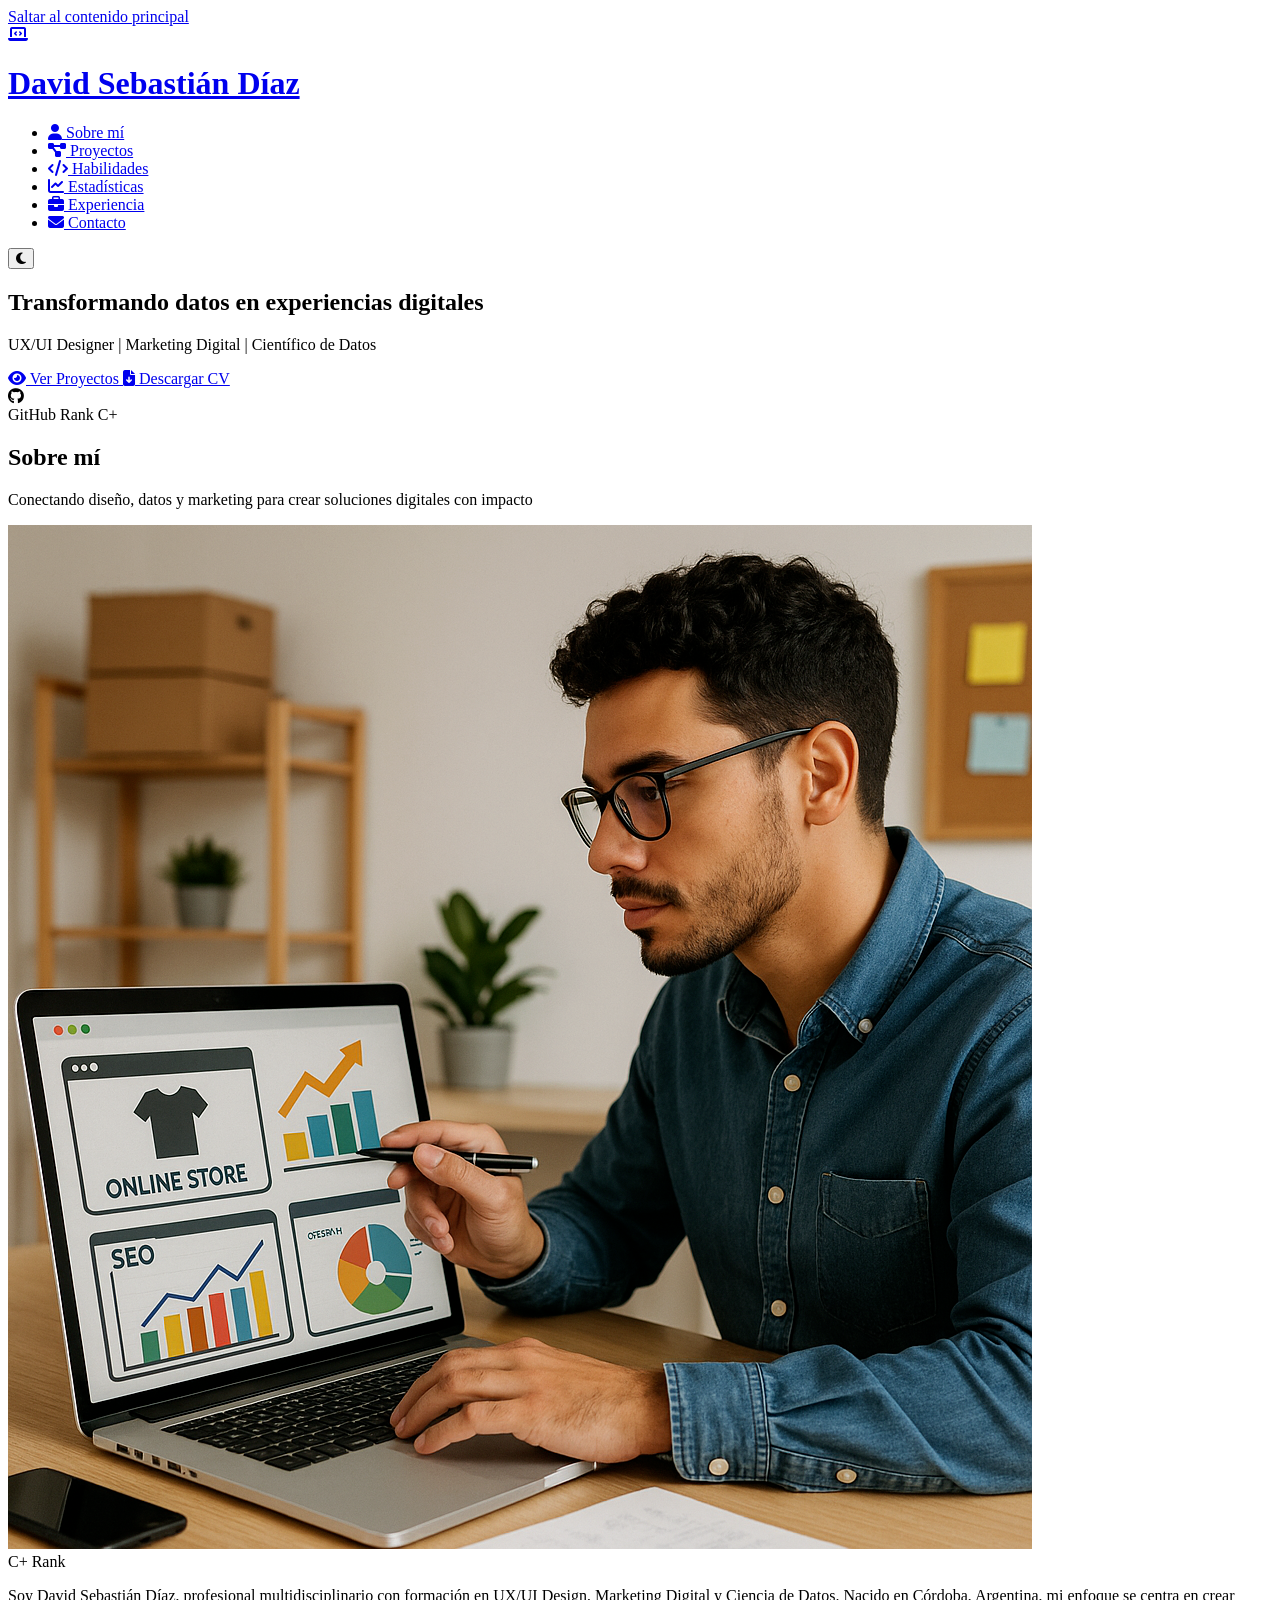
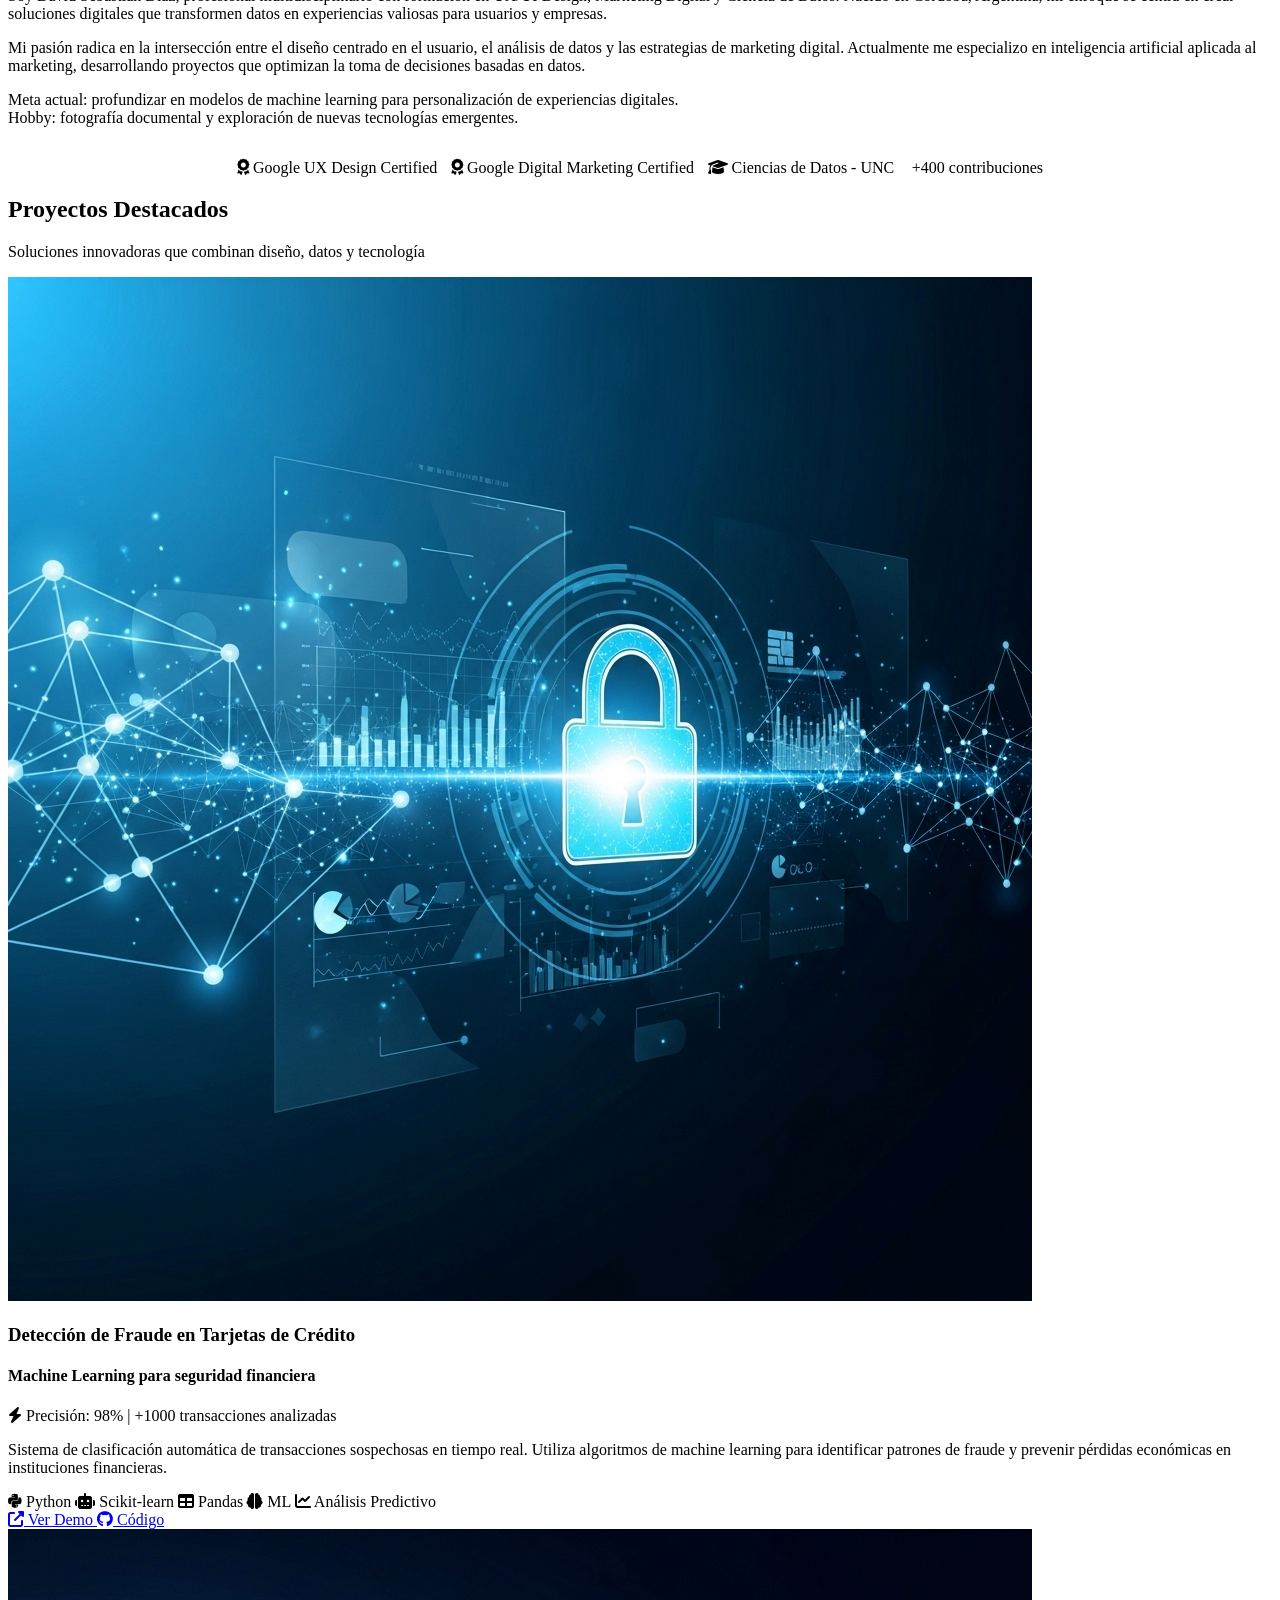
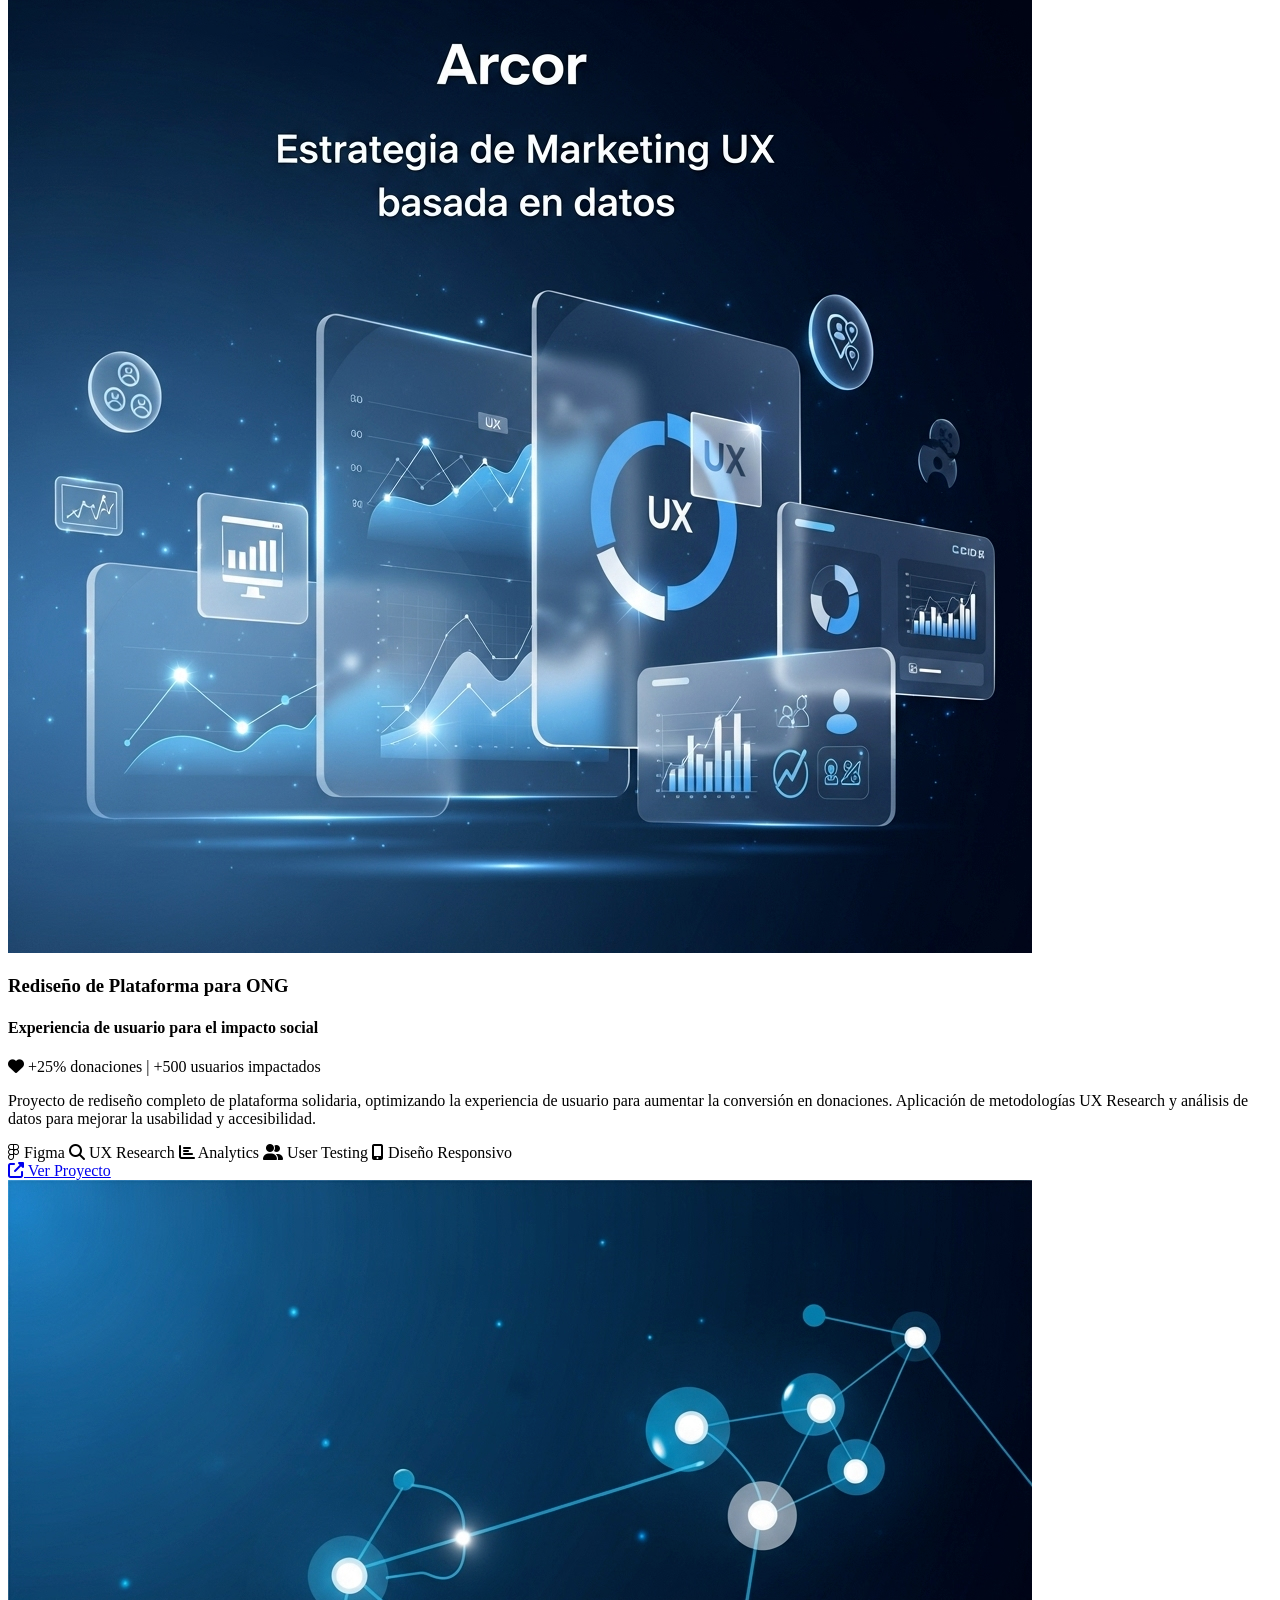
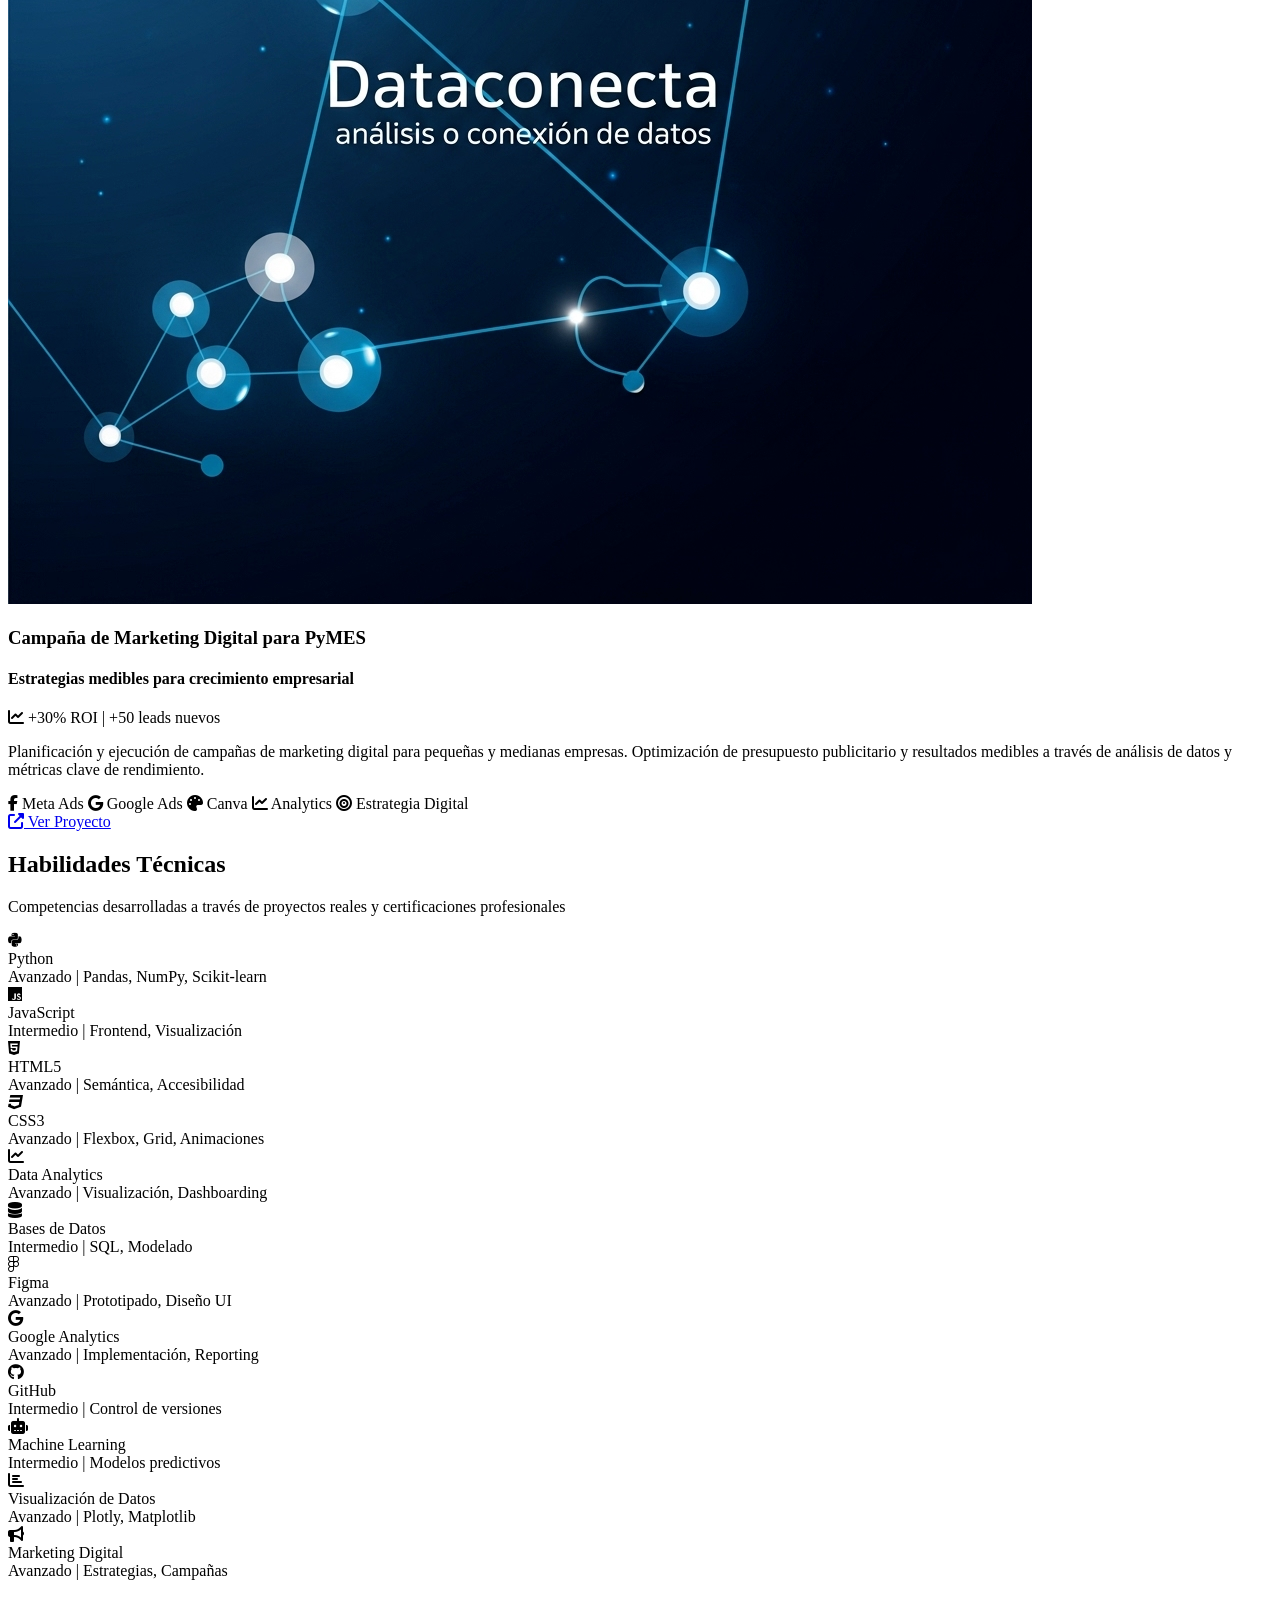
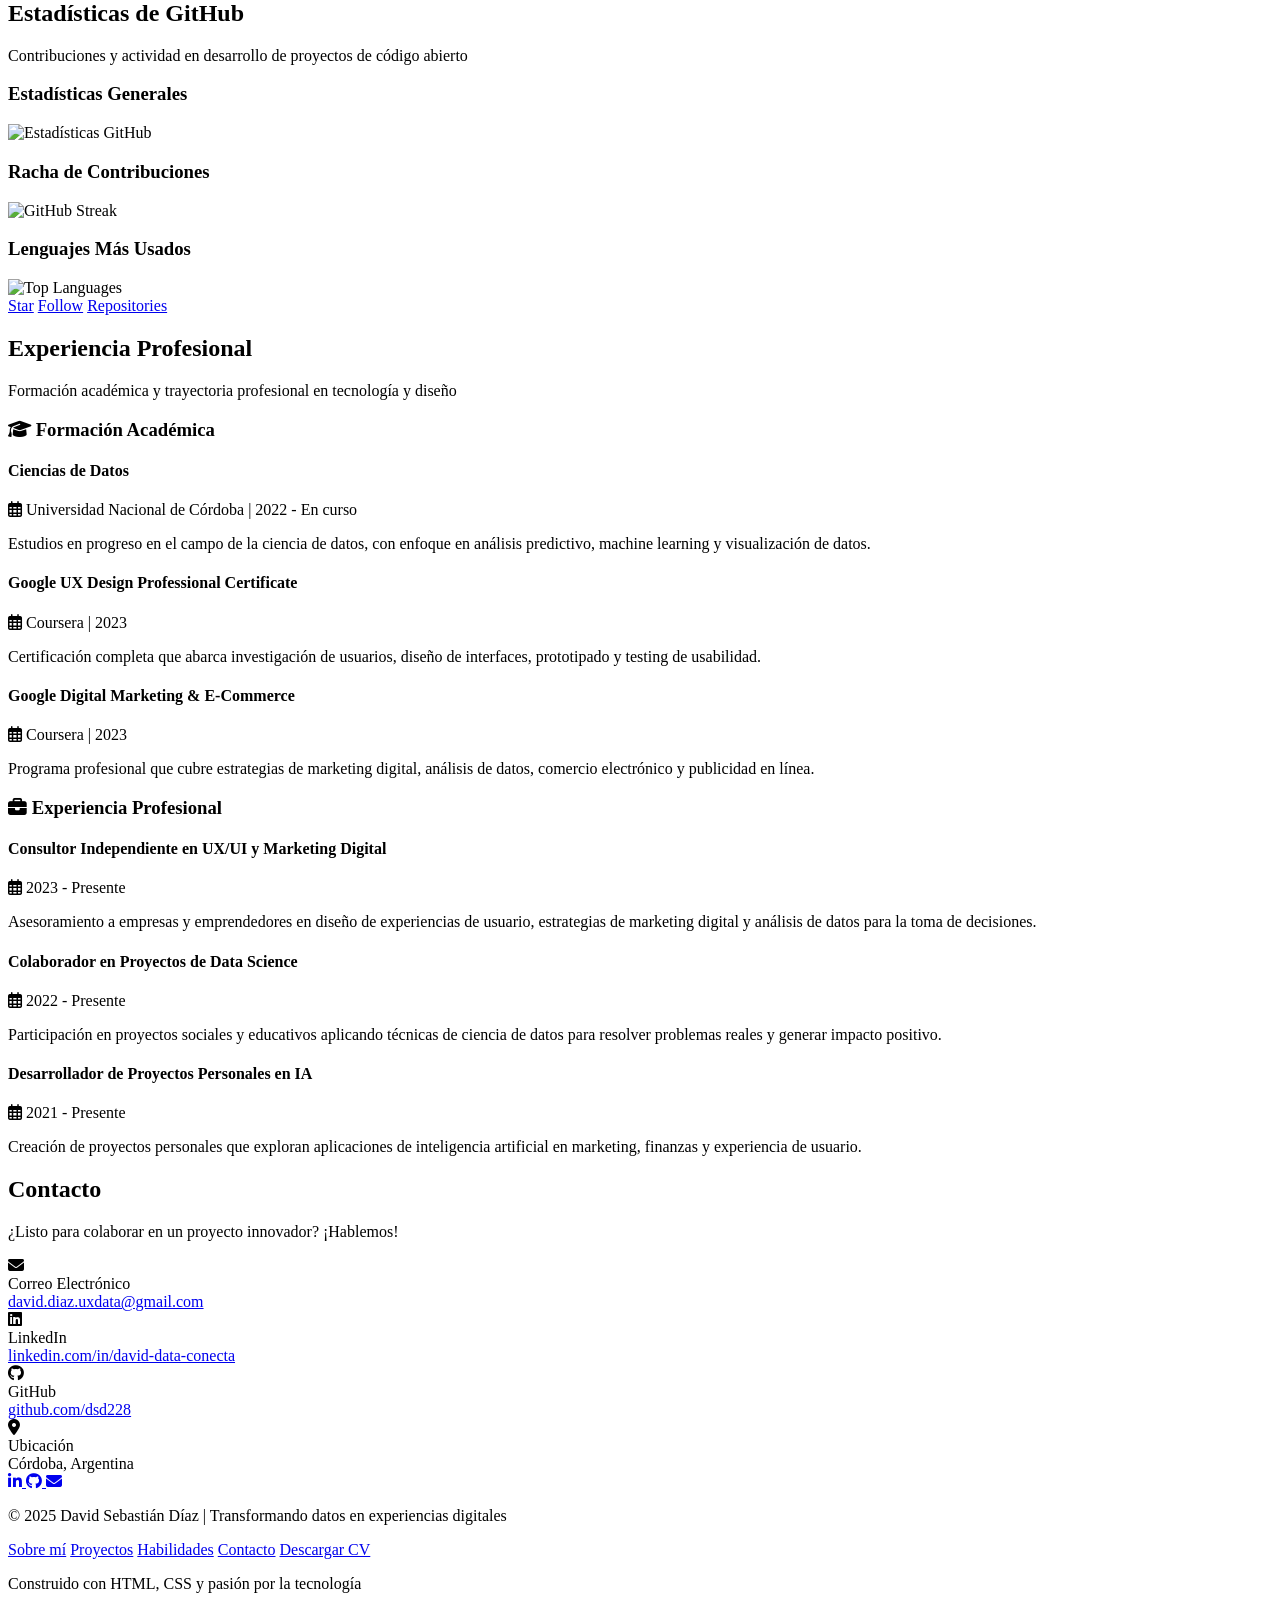
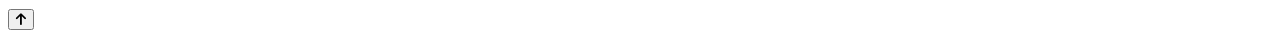
==== commit 32a8df61: "Update index.html" ====
--- a/index.html
+++ b/index.html
@@ -1,4 +1,3 @@
-```html
 <!DOCTYPE html>
 <html lang="es">
 <head>
@@ -24,8 +23,8 @@
   <meta name="twitter:image" content="https://dsd228.github.io/assets/img/sobremi.png" />
   
   <!-- Favicon -->
-  <link rel="icon" href="https://dsd228.github.io/assets/favicon.ico" type="image/x-icon" />
-  <link rel="shortcut icon" href="https://dsd228.github.io/assets/favicon.ico" type="image/x-icon" />
+  <link rel="icon" href="assets/favicon.ico" type="image/x-icon" />
+  <link rel="shortcut icon" href="assets/favicon.ico" type="image/x-icon" />
   
   <!-- Font Awesome for icons -->
   <link rel="stylesheet" href="https://cdnjs.cloudflare.com/ajax/libs/font-awesome/6.5.0/css/all.min.css" />
@@ -33,1698 +32,12 @@
   <!-- Google Fonts - Inter for clean, modern typography -->
   <link href="https://fonts.googleapis.com/css2?family=Inter:wght@300;400;500;600;700;800;900&display=swap" rel="stylesheet">
   
+  <!-- Custom CSS -->
+  <link rel="stylesheet" href="css/main.css" />
+  <link rel="stylesheet" href="css/glass-buttons.css" />
+  
   <!-- GitHub Buttons for social proof -->
   <script async defer src="https://buttons.github.io/buttons.js"></script>
-  
-  <style>
-    :root {
-      /* Primary Colors */
-      --primary: #6366f1;
-      --primary-dark: #4f46e5;
-      --primary-light: #818cf8;
-      --primary-lighter: #c7d2fe;
-      
-      /* Secondary Colors */
-      --secondary: #ec4899;
-      --secondary-dark: #db2777;
-      --secondary-light: #f9a8d4;
-      
-      /* Neutral Colors */
-      --dark: #1e293b;
-      --dark-secondary: #334155;
-      --dark-tertiary: #475569;
-      --light: #f8fafc;
-      --light-secondary: #e2e8f0;
-      --light-tertiary: #cbd5e1;
-      
-      /* Accent Colors */
-      --success: #10b981;
-      --warning: #f59e0b;
-      --danger: #ef4444;
-      
-      /* UI Elements */
-      --transition: all 0.4s cubic-bezier(0.4, 0, 0.2, 1);
-      --shadow-sm: 0 1px 2px 0 rgba(0, 0, 0, 0.05);
-      --shadow-md: 0 4px 6px -1px rgba(0, 0, 0, 0.1), 0 2px 4px -1px rgba(0, 0, 0, 0.06);
-      --shadow-lg: 0 10px 15px -3px rgba(0, 0, 0, 0.1), 0 4px 6px -2px rgba(0, 0, 0, 0.05);
-      --shadow-xl: 0 20px 25px -5px rgba(0, 0, 0, 0.1), 0 10px 10px -5px rgba(0, 0, 0, 0.04);
-      --shadow-2xl: 0 25px 50px -12px rgba(0, 0, 0, 0.25);
-      --shadow-inner: inset 0 2px 4px 0 rgba(0, 0, 0, 0.06);
-      
-      /* Border Radius */
-      --radius-sm: 0.375rem;
-      --radius-md: 0.5rem;
-      --radius-lg: 0.75rem;
-      --radius-xl: 1rem;
-      --radius-2xl: 1.5rem;
-      --radius-3xl: 2rem;
-      --radius-full: 9999px;
-      
-      /* Border Width */
-      --border-width: 1px;
-      
-      /* Glassmorphism */
-      --glass-bg: rgba(255, 255, 255, 0.25);
-      --glass-border: rgba(255, 255, 255, 0.3);
-      --glass-dark-bg: rgba(15, 23, 42, 0.2);
-      --glass-dark-border: rgba(255, 255, 255, 0.1);
-      
-      /* Typography */
-      --font-family: 'Inter', -apple-system, BlinkMacSystemFont, 'Segoe UI', Roboto, sans-serif;
-      --font-size-xs: 0.75rem;
-      --font-size-sm: 0.875rem;
-      --font-size-base: 1rem;
-      --font-size-lg: 1.125rem;
-      --font-size-xl: 1.25rem;
-      --font-size-2xl: 1.5rem;
-      --font-size-3xl: 1.875rem;
-      --font-size-4xl: 2.25rem;
-      --font-size-5xl: 3rem;
-      --font-size-6xl: 3.75rem;
-      --font-size-7xl: 4.5rem;
-      --font-size-8xl: 6rem;
-      --font-weight-thin: 100;
-      --font-weight-light: 300;
-      --font-weight-normal: 400;
-      --font-weight-medium: 500;
-      --font-weight-semibold: 600;
-      --font-weight-bold: 700;
-      --font-weight-extrabold: 800;
-      --font-weight-black: 900;
-      
-      /* Spacing */
-      --space-1: 0.25rem;
-      --space-2: 0.5rem;
-      --space-3: 0.75rem;
-      --space-4: 1rem;
-      --space-5: 1.25rem;
-      --space-6: 1.5rem;
-      --space-8: 2rem;
-      --space-10: 2.5rem;
-      --space-12: 3rem;
-      --space-16: 4rem;
-      --space-20: 5rem;
-      --space-24: 6rem;
-      --space-32: 8rem;
-      --space-40: 10rem;
-      --space-48: 12rem;
-      --space-56: 14rem;
-      --space-64: 16rem;
-    }
-
-    * {
-      margin: 0;
-      padding: 0;
-      box-sizing: border-box;
-    }
-
-    body {
-      font-family: var(--font-family);
-      line-height: 1.7;
-      color: var(--dark);
-      background-color: #f1f5f9;
-      transition: var(--transition);
-      background: linear-gradient(135deg, #f0f9ff 0%, #e0f2fe 25%, #bae6fd 50%, #7dd3fc 75%, #38bdf8 100%);
-      min-height: 100vh;
-      position: relative;
-      overflow-x: hidden;
-      -webkit-font-smoothing: antialiased;
-      -moz-osx-font-smoothing: grayscale;
-    }
-
-    body::before {
-      content: '';
-      position: fixed;
-      top: 0;
-      left: 0;
-      width: 100%;
-      height: 100%;
-      background: 
-        radial-gradient(circle at 20% 30%, rgba(99, 102, 241, 0.08) 0%, transparent 30%),
-        radial-gradient(circle at 80% 70%, rgba(236, 72, 153, 0.08) 0%, transparent 30%),
-        radial-gradient(circle at 50% 10%, rgba(99, 102, 241, 0.05) 0%, transparent 20%);
-      z-index: -1;
-      pointer-events: none;
-    }
-
-    body.dark-mode {
-      --dark: #f8fafc;
-      --dark-secondary: #e2e8f0;
-      --dark-tertiary: #cbd5e1;
-      --light: #1e293b;
-      --light-secondary: #334155;
-      --light-tertiary: #475569;
-      background: linear-gradient(135deg, #0f172a 0%, #1e293b 25%, #334155 50%, #475569 75%, #64748b 100%);
-      color: var(--light);
-    }
-
-    body.dark-mode::before {
-      background: 
-        radial-gradient(circle at 20% 30%, rgba(99, 102, 241, 0.15) 0%, transparent 30%),
-        radial-gradient(circle at 80% 70%, rgba(236, 72, 153, 0.15) 0%, transparent 30%),
-        radial-gradient(circle at 50% 10%, rgba(99, 102, 241, 0.1) 0%, transparent 20%);
-    }
-
-    /* Skip to content link for accessibility */
-    .skip-to-content {
-      position: absolute;
-      top: -40px;
-      left: 6px;
-      background: var(--primary);
-      color: white;
-      padding: 8px 16px;
-      border-radius: var(--radius-md);
-      text-decoration: none;
-      font-size: var(--font-size-sm);
-      transition: top 0.3s;
-      z-index: 1000;
-    }
-
-    .skip-to-content:focus {
-      top: 6px;
-    }
-
-    .container {
-      max-width: 1200px;
-      margin: 0 auto;
-      padding: 0 1.5rem;
-    }
-
-    /* Header */
-    .header {
-      position: sticky;
-      top: 0;
-      z-index: 100;
-      backdrop-filter: blur(20px);
-      -webkit-backdrop-filter: blur(20px);
-      border-bottom: var(--border-width) solid var(--glass-border);
-      transition: var(--transition);
-      background: var(--glass-bg);
-      box-shadow: var(--shadow-sm);
-    }
-
-    body.dark-mode .header {
-      background: var(--glass-dark-bg);
-      border-bottom-color: var(--glass-dark-border);
-      box-shadow: var(--shadow-sm);
-    }
-
-    .header-content {
-      display: flex;
-      justify-content: space-between;
-      align-items: center;
-      padding: 1.5rem 0;
-      max-width: 1200px;
-      margin: 0 auto;
-      padding: 0 1.5rem;
-    }
-
-    .header-left {
-      display: flex;
-      align-items: center;
-      gap: 1.25rem;
-    }
-
-    .logo {
-      display: flex;
-      align-items: center;
-      gap: 0.75rem;
-      text-decoration: none;
-      font-weight: 700;
-    }
-
-    .logo-icon {
-      font-size: 1.75rem;
-      background: linear-gradient(135deg, var(--primary) 0%, var(--secondary) 100%);
-      -webkit-background-clip: text;
-      -webkit-text-fill-color: transparent;
-      background-clip: text;
-    }
-
-    .header h1 {
-      font-size: 1.5rem;
-      margin: 0;
-      letter-spacing: -0.025em;
-      background: linear-gradient(135deg, var(--primary) 0%, var(--secondary) 100%);
-      -webkit-background-clip: text;
-      -webkit-text-fill-color: transparent;
-      background-clip: text;
-    }
-
-    .theme-toggle {
-      background: var(--glass-bg);
-      border: 1px solid var(--glass-border);
-      font-size: 1.25rem;
-      cursor: pointer;
-      color: var(--dark-secondary);
-      transition: var(--transition);
-      width: 48px;
-      height: 48px;
-      display: flex;
-      align-items: center;
-      justify-content: center;
-      border-radius: 1.25rem;
-      backdrop-filter: blur(20px);
-      -webkit-backdrop-filter: blur(20px);
-      position: relative;
-      overflow: hidden;
-      box-shadow: var(--shadow-sm);
-    }
-
-    body.dark-mode .theme-toggle {
-      background: var(--glass-dark-bg);
-      border-color: var(--glass-dark-border);
-      color: var(--gray);
-    }
-
-    .theme-toggle::before {
-      content: '';
-      position: absolute;
-      top: 0;
-      left: 0;
-      right: 0;
-      bottom: 0;
-      background: linear-gradient(135deg, rgba(99, 102, 241, 0.2) 0%, rgba(236, 72, 153, 0.2) 100%);
-      z-index: -1;
-      border-radius: 1.25rem;
-      opacity: 0;
-      transition: var(--transition);
-    }
-
-    .theme-toggle:hover::before {
-      opacity: 1;
-    }
-
-    .theme-toggle:hover {
-      transform: translateY(-2px);
-      box-shadow: var(--shadow-md);
-    }
-
-    body.dark-mode .theme-toggle:hover {
-      background: rgba(255, 255, 255, 0.15);
-    }
-
-    .nav {
-      display: flex;
-      gap: 0.75rem;
-      list-style: none;
-    }
-
-    .nav a {
-      text-decoration: none;
-      color: var(--dark-secondary);
-      font-weight: 500;
-      font-size: var(--font-size-sm);
-      display: flex;
-      align-items: center;
-      gap: 0.5rem;
-      transition: var(--transition);
-      padding: 0.75rem 1.25rem;
-      border-radius: 1.25rem;
-      position: relative;
-      backdrop-filter: blur(20px);
-      -webkit-backdrop-filter: blur(20px);
-      background: var(--glass-bg);
-      border: 1px solid var(--glass-border);
-    }
-
-    body.dark-mode .nav a {
-      background: var(--glass-dark-bg);
-      border-color: var(--glass-dark-border);
-      color: var(--gray);
-    }
-
-    .nav a:hover, .nav a:focus {
-      background: rgba(99, 102, 241, 0.2);
-      border-color: rgba(99, 102, 241, 0.4);
-      color: var(--primary);
-      transform: translateY(-2px);
-    }
-
-    body.dark-mode .nav a:hover, body.dark-mode .nav a:focus {
-      background: rgba(99, 102, 241, 0.2);
-      border-color: rgba(99, 102, 241, 0.4);
-      color: var(--primary-light);
-    }
-
-    .nav a.active {
-      background: rgba(99, 102, 241, 0.3);
-      border-color: rgba(99, 102, 241, 0.6);
-      color: var(--primary);
-      font-weight: 600;
-      box-shadow: var(--shadow-sm);
-    }
-
-    body.dark-mode .nav a.active {
-      background: rgba(99, 102, 241, 0.3);
-      border-color: rgba(99, 102, 241, 0.6);
-      color: var(--primary-light);
-    }
-
-    .nav a i {
-      font-size: 1rem;
-    }
-
-    /* Hero Section */
-    .hero {
-      padding: 10rem 0 7rem;
-      text-align: center;
-      max-width: 800px;
-      margin: 0 auto;
-      position: relative;
-      z-index: 1;
-    }
-
-    .hero h1 {
-      font-size: var(--font-size-7xl);
-      font-weight: 800;
-      margin-bottom: 1.5rem;
-      line-height: 1.15;
-      background: linear-gradient(135deg, var(--primary) 0%, var(--secondary) 100%);
-      -webkit-background-clip: text;
-      -webkit-text-fill-color: transparent;
-      background-clip: text;
-      position: relative;
-      letter-spacing: -0.025em;
-    }
-
-    .hero h1 span {
-      position: relative;
-    }
-
-    .hero h1 span::after {
-      content: '';
-      position: absolute;
-      bottom: -10px;
-      left: 50%;
-      transform: translateX(-50%);
-      width: 80px;
-      height: 4px;
-      background: linear-gradient(90deg, var(--primary) 0%, var(--secondary) 100%);
-      border-radius: 2px;
-    }
-
-    .hero-subtitle {
-      font-size: var(--font-size-xl);
-      color: var(--dark-secondary);
-      margin-bottom: 2.5rem;
-      font-weight: 500;
-      max-width: 700px;
-      margin-left: auto;
-      margin-right: auto;
-      line-height: 1.6;
-    }
-
-    body.dark-mode .hero-subtitle {
-      color: var(--gray);
-    }
-
-    .hero-cta {
-      display: flex;
-      gap: 1.75rem;
-      justify-content: center;
-      flex-wrap: wrap;
-      margin-top: 3.5rem;
-    }
-
-    /* Glassmorphism Buttons */
-    .btn {
-      display: inline-flex;
-      align-items: center;
-      gap: 0.75rem;
-      padding: 1.15rem 2.25rem;
-      border-radius: 1.75rem;
-      font-weight: 600;
-      font-size: var(--font-size-base);
-      text-decoration: none;
-      transition: var(--transition);
-      border: 1px solid var(--glass-border);
-      backdrop-filter: blur(20px);
-      -webkit-backdrop-filter: blur(20px);
-      min-width: 190px;
-      justify-content: center;
-      position: relative;
-      overflow: hidden;
-      font-weight: 600;
-      box-shadow: var(--shadow-sm);
-    }
-
-    .btn::before {
-      content: '';
-      position: absolute;
-      top: 0;
-      left: 0;
-      right: 0;
-      bottom: 0;
-      background: linear-gradient(135deg, rgba(255, 255, 255, 0.3) 0%, rgba(255, 255, 255, 0.15) 100%);
-      z-index: -1;
-      border-radius: 1.75rem;
-      opacity: 0;
-      transition: var(--transition);
-    }
-
-    .btn:hover::before, .btn:focus::before {
-      opacity: 1;
-    }
-
-    .btn-primary {
-      background: rgba(99, 102, 241, 0.25);
-      color: white;
-    }
-
-    .btn-primary span {
-      background: linear-gradient(135deg, var(--primary) 0%, var(--primary-dark) 100%);
-      -webkit-background-clip: text;
-      -webkit-text-fill-color: transparent;
-      background-clip: text;
-    }
-
-    .btn-primary:hover, .btn-primary:focus {
-      transform: translateY(-5px);
-      box-shadow: var(--shadow-xl);
-      background: rgba(99, 102, 241, 0.35);
-    }
-
-    .btn-outline {
-      background: var(--glass-bg);
-      color: var(--primary);
-    }
-
-    .btn-outline span {
-      background: linear-gradient(135deg, var(--primary) 0%, var(--primary-dark) 100%);
-      -webkit-background-clip: text;
-      -webkit-text-fill-color: transparent;
-      background-clip: text;
-    }
-
-    .btn-outline:hover, .btn-outline:focus {
-      transform: translateY(-5px);
-      box-shadow: var(--shadow-xl);
-      background: rgba(99, 102, 241, 0.35);
-      color: white;
-    }
-
-    body.dark-mode .btn {
-      border-color: var(--glass-dark-border);
-    }
-
-    body.dark-mode .btn-outline {
-      background: var(--glass-dark-bg);
-    }
-
-    /* GitHub Badge for social proof */
-    .github-badge {
-      display: inline-flex;
-      align-items: center;
-      gap: 0.75rem;
-      background: var(--glass-bg);
-      border: 1px solid var(--glass-border);
-      border-radius: 1.75rem;
-      padding: 0.75rem 1.5rem;
-      margin: 1.5rem 0;
-      backdrop-filter: blur(20px);
-      -webkit-backdrop-filter: blur(20px);
-      box-shadow: var(--shadow-sm);
-      transition: var(--transition);
-    }
-
-    body.dark-mode .github-badge {
-      background: var(--glass-dark-bg);
-      border-color: var(--glass-dark-border);
-    }
-
-    .github-badge:hover {
-      transform: translateY(-2px);
-      box-shadow: var(--shadow-md);
-    }
-
-    .github-badge i {
-      font-size: 1.5rem;
-      color: var(--primary);
-    }
-
-    .github-stats {
-      display: flex;
-      flex-direction: column;
-    }
-
-    .github-stats .label {
-      font-size: 0.875rem;
-      color: var(--dark-secondary);
-      font-weight: 500;
-    }
-
-    body.dark-mode .github-stats .label {
-      color: var(--gray);
-    }
-
-    .github-stats .value {
-      font-size: 1.25rem;
-      font-weight: 700;
-      color: var(--primary);
-      margin-top: 0.25rem;
-    }
-
-    /* Sections */
-    .section {
-      padding: 7rem 0;
-      scroll-margin-top: 100px;
-      position: relative;
-    }
-
-    .section::before {
-      content: '';
-      position: absolute;
-      top: 0;
-      left: 0;
-      right: 0;
-      height: 1px;
-      background: linear-gradient(90deg, transparent, rgba(99, 102, 241, 0.2), transparent);
-    }
-
-    .section-header {
-      text-align: center;
-      margin-bottom: 4.5rem;
-      position: relative;
-    }
-
-    .section-title {
-      font-size: var(--font-size-5xl);
-      margin-bottom: 1.25rem;
-      color: var(--dark);
-      position: relative;
-      display: inline-block;
-      font-weight: 700;
-      letter-spacing: -0.025em;
-      background: linear-gradient(135deg, var(--primary) 0%, var(--secondary) 100%);
-      -webkit-background-clip: text;
-      -webkit-text-fill-color: transparent;
-      background-clip: text;
-    }
-
-    body.dark-mode .section-title {
-      color: var(--light);
-    }
-
-    .section-title::after {
-      content: '';
-      position: absolute;
-      bottom: -10px;
-      left: 50%;
-      transform: translateX(-50%);
-      width: 80px;
-      height: 4px;
-      background: linear-gradient(90deg, var(--primary) 0%, var(--secondary) 100%);
-      border-radius: 2px;
-    }
-
-    .section-subtitle {
-      font-size: var(--font-size-xl);
-      color: var(--dark-secondary);
-      max-width: 750px;
-      margin: 0 auto;
-      font-weight: 500;
-      line-height: 1.6;
-    }
-
-    body.dark-mode .section-subtitle {
-      color: var(--gray);
-    }
-
-    /* About */
-    .about-flex {
-      display: flex;
-      gap: 5rem;
-      align-items: flex-start;
-      flex-wrap: wrap;
-      margin-top: 3rem;
-    }
-
-    .about-img-container {
-      flex: 0 0 280px;
-      position: relative;
-      border-radius: 2.25rem;
-      overflow: hidden;
-      box-shadow: var(--shadow-2xl);
-      transform: rotate(-2deg);
-      transition: var(--transition);
-    }
-
-    .about-img-container:hover {
-      transform: rotate(0deg) translateY(-8px);
-    }
-
-    .about-img-mask {
-      width: 100%;
-      height: 100%;
-      background: linear-gradient(135deg, var(--primary) 0%, var(--secondary) 100%);
-      padding: 6px;
-      border-radius: 2rem;
-    }
-
-    .about-img {
-      width: 100%;
-      height: 100%;
-      border-radius: 1.75rem;
-      object-fit: cover;
-      transition: var(--transition);
-    }
-
-    .about-img-container:hover .about-img {
-      transform: scale(1.08);
-    }
-
-    .profile-badge {
-      position: absolute;
-      bottom: -15px;
-      right: -15px;
-      background: linear-gradient(135deg, var(--primary) 0%, var(--primary-dark) 100%);
-      color: white;
-      padding: 0.9rem 1.5rem;
-      border-radius: 2.25rem;
-      font-size: var(--font-size-sm);
-      font-weight: 600;
-      box-shadow: var(--shadow-md);
-      backdrop-filter: blur(20px);
-      -webkit-backdrop-filter: blur(20px);
-      border: 1px solid rgba(255, 255, 255, 0.3);
-      z-index: 10;
-      animation: pulse 2s infinite;
-    }
-
-    @keyframes pulse {
-      0% {
-        box-shadow: 0 0 0 0 rgba(99, 102, 241, 0.7);
-      }
-      70% {
-        box-shadow: 0 0 0 12px rgba(99, 102, 241, 0);
-      }
-      100% {
-        box-shadow: 0 0 0 0 rgba(99, 102, 241, 0);
-      }
-    }
-
-    .about-content {
-      flex: 1;
-      min-width: 300px;
-    }
-
-    .about-content p {
-      margin-bottom: 1.75rem;
-      color: var(--dark-secondary);
-      font-size: var(--font-size-lg);
-      line-height: 1.8;
-      font-weight: 450;
-    }
-
-    body.dark-mode .about-content p {
-      color: var(--gray);
-    }
-
-    .highlight {
-      background: linear-gradient(135deg, var(--primary) 0%, var(--secondary) 100%);
-      -webkit-background-clip: text;
-      -webkit-text-fill-color: transparent;
-      background-clip: text;
-      font-weight: 600;
-    }
-
-    .badge {
-      display: inline-block;
-      background: rgba(99, 102, 241, 0.2);
-      color: var(--primary);
-      padding: 0.4rem 1.15rem;
-      border-radius: 2.25rem;
-      font-size: var(--font-size-sm);
-      font-weight: 500;
-      margin: 0.4rem;
-      border: 1px solid rgba(99, 102, 241, 0.3);
-      backdrop-filter: blur(20px);
-      -webkit-backdrop-filter: blur(20px);
-      transition: var(--transition);
-    }
-
-    .badge:hover, .badge:focus {
-      transform: translateY(-2px);
-      background: rgba(99, 102, 241, 0.3);
-    }
-
-    body.dark-mode .badge {
-      background: rgba(99, 102, 241, 0.1);
-      border-color: rgba(99, 102, 241, 0.2);
-    }
-
-    /* Projects */
-    .projects {
-      display: grid;
-      gap: 3.5rem;
-      grid-template-columns: repeat(auto-fit, minmax(400px, 1fr));
-      margin-top: 3rem;
-    }
-
-    .project-card {
-      background: var(--glass-bg);
-      border-radius: 1.75rem;
-      overflow: hidden;
-      box-shadow: var(--shadow-md);
-      transition: var(--transition);
-      height: 100%;
-      display: flex;
-      flex-direction: column;
-      border: 1px solid var(--glass-border);
-      backdrop-filter: blur(20px);
-      -webkit-backdrop-filter: blur(20px);
-      position: relative;
-      overflow: hidden;
-    }
-
-    .project-card::before {
-      content: '';
-      position: absolute;
-      top: 0;
-      left: 0;
-      right: 0;
-      height: 4px;
-      background: linear-gradient(90deg, var(--primary) 0%, var(--secondary) 100%);
-      transform: scaleX(0);
-      transform-origin: left;
-      transition: var(--transition);
-      z-index: 10;
-    }
-
-    .project-card:hover::before {
-      transform: scaleX(1);
-    }
-
-    body.dark-mode .project-card {
-      background: var(--glass-dark-bg);
-      border-color: var(--glass-dark-border);
-    }
-
-    .project-card:hover {
-      transform: translateY(-12px);
-      box-shadow: var(--shadow-2xl);
-    }
-
-    .project-img {
-      width: 100%;
-      height: 260px;
-      object-fit: cover;
-      transition: var(--transition);
-    }
-
-    .project-card:hover .project-img {
-      transform: scale(1.12);
-    }
-
-    .card-content {
-      padding: 2.25rem;
-      flex: 1;
-      display: flex;
-      flex-direction: column;
-    }
-
-    .project-card h3 {
-      font-size: 1.85rem;
-      margin-bottom: 0.75rem;
-      color: var(--dark);
-      transition: var(--transition);
-      font-weight: 700;
-      letter-spacing: -0.025em;
-      background: linear-gradient(135deg, var(--primary) 0%, var(--secondary) 100%);
-      -webkit-background-clip: text;
-      -webkit-text-fill-color: transparent;
-      background-clip: text;
-    }
-
-    body.dark-mode .project-card h3 {
-      color: var(--light);
-    }
-
-    .project-card h4 {
-      font-size: 1.25rem;
-      color: var(--primary);
-      margin-bottom: 1.5rem;
-      font-weight: 600;
-    }
-
-    .project-metric {
-      display: inline-flex;
-      align-items: center;
-      gap: 0.6rem;
-      background: rgba(99, 102, 241, 0.2);
-      color: var(--primary);
-      padding: 0.6rem 1.15rem;
-      border-radius: 2.25rem;
-      font-size: 0.95rem;
-      margin-bottom: 2rem;
-      font-weight: 600;
-      border: 1px solid rgba(99, 102, 241, 0.3);
-      backdrop-filter: blur(20px);
-      -webkit-backdrop-filter: blur(20px);
-      transition: var(--transition);
-    }
-
-    .project-metric:hover, .project-metric:focus {
-      transform: translateY(-2px);
-    }
-
-    .project-card p {
-      color: var(--dark-secondary);
-      margin-bottom: 2rem;
-      flex: 1;
-      line-height: 1.8;
-      font-weight: 450;
-    }
-
-    body.dark-mode .project-card p {
-      color: var(--gray);
-    }
-
-    .tags {
-      display: flex;
-      flex-wrap: wrap;
-      gap: 0.85rem;
-      margin-bottom: 2.25rem;
-    }
-
-    .tags span {
-      background: rgba(99, 102, 241, 0.2);
-      color: var(--primary);
-      padding: 0.55rem 1.15rem;
-      border-radius: 2.25rem;
-      font-size: 0.95rem;
-      font-weight: 500;
-      border: 1px solid rgba(99, 102, 241, 0.3);
-      backdrop-filter: blur(20px);
-      -webkit-backdrop-filter: blur(20px);
-      transition: var(--transition);
-    }
-
-    .tags span:hover, .tags span:focus {
-      background: rgba(99, 102, 241, 0.3);
-      transform: translateY(-2px);
-    }
-
-    body.dark-mode .tags span {
-      background: rgba(99, 102, 241, 0.15);
-      color: var(--primary-light);
-      border-color: rgba(99, 102, 241, 0.2);
-    }
-
-    body.dark-mode .tags span:hover, body.dark-mode .tags span:focus {
-      background: rgba(99, 102, 241, 0.25);
-    }
-
-    .project-links {
-      display: flex;
-      gap: 1.5rem;
-    }
-
-    /* Skills */
-    .skills {
-      display: grid;
-      gap: 2rem;
-      grid-template-columns: repeat(auto-fit, minmax(260px, 1fr));
-      margin-top: 3rem;
-    }
-
-    .skill-item {
-      background: var(--glass-bg);
-      border-radius: 1.5rem;
-      padding: 1.75rem 2.25rem;
-      backdrop-filter: blur(20px);
-      -webkit-backdrop-filter: blur(20px);
-      border: 1px solid var(--glass-border);
-      transition: var(--transition);
-      display: flex;
-      align-items: center;
-      gap: 1.5rem;
-      box-shadow: var(--shadow-sm);
-    }
-
-    body.dark-mode .skill-item {
-      background: var(--glass-dark-bg);
-      border-color: var(--glass-dark-border);
-    }
-
-    .skill-item:hover, .skill-item:focus {
-      transform: translateY(-8px);
-      box-shadow: var(--shadow-lg);
-      border-color: rgba(99, 102, 241, 0.6);
-    }
-
-    .skill-icon {
-      font-size: 2.5rem;
-      background: linear-gradient(135deg, var(--primary) 0%, var(--secondary) 100%);
-      -webkit-background-clip: text;
-      -webkit-text-fill-color: transparent;
-      background-clip: text;
-    }
-
-    .skill-info {
-      flex: 1;
-    }
-
-    .skill-name {
-      font-weight: 700;
-      font-size: 1.35rem;
-      color: var(--dark);
-      margin-bottom: 0.35rem;
-      letter-spacing: -0.025em;
-    }
-
-    body.dark-mode .skill-name {
-      color: var(--light);
-    }
-
-    .skill-level {
-      font-size: 1rem;
-      color: var(--dark-secondary);
-      font-weight: 500;
-    }
-
-    body.dark-mode .skill-level {
-      color: var(--gray);
-    }
-
-    /* Stats */
-    .stats-block {
-      display: grid;
-      gap: 2.5rem;
-      grid-template-columns: repeat(auto-fit, minmax(340px, 1fr));
-      margin-top: 3rem;
-    }
-
-    .stats-card {
-      background: var(--glass-bg);
-      border-radius: 1.75rem;
-      padding: 2.75rem;
-      box-shadow: var(--shadow-md);
-      text-align: center;
-      transition: var(--transition);
-      border: 1px solid var(--glass-border);
-      backdrop-filter: blur(20px);
-      -webkit-backdrop-filter: blur(20px);
-    }
-
-    body.dark-mode .stats-card {
-      background: var(--glass-dark-bg);
-      border-color: var(--glass-dark-border);
-    }
-
-    .stats-card:hover, .stats-card:focus {
-      transform: translateY(-10px);
-      box-shadow: var(--shadow-2xl);
-    }
-
-    .stats-img {
-      width: 100%;
-      border-radius: 1.25rem;
-      box-shadow: var(--shadow-sm);
-      margin: 1.75rem 0;
-      border: 1px solid var(--glass-border);
-      transition: var(--transition);
-    }
-
-    .stats-card:hover .stats-img, .stats-card:focus .stats-img {
-      transform: scale(1.03);
-    }
-
-    .stats-title {
-      font-size: 1.6rem;
-      color: var(--primary);
-      margin-bottom: 1.75rem;
-      font-weight: 600;
-    }
-
-    /* Experience */
-    .experience-list {
-      margin-top: 3rem;
-    }
-
-    .experience-category {
-      margin-bottom: 3.5rem;
-    }
-
-    .experience-category h3 {
-      font-size: 1.85rem;
-      margin-bottom: 2.25rem;
-      color: var(--primary);
-      display: flex;
-      align-items: center;
-      gap: 1.25rem;
-      background: linear-gradient(135deg, var(--primary) 0%, var(--secondary) 100%);
-      -webkit-background-clip: text;
-      -webkit-text-fill-color: transparent;
-      background-clip: text;
-      font-weight: 700;
-      letter-spacing: -0.025em;
-    }
-
-    .experience-category h3 i {
-      font-size: 2.25rem;
-    }
-
-    .timeline {
-      position: relative;
-      padding-left: 3.5rem;
-    }
-
-    .timeline::before {
-      content: '';
-      position: absolute;
-      left: 1.5rem;
-      top: 0;
-      bottom: 0;
-      width: 3px;
-      background: linear-gradient(180deg, var(--primary) 0%, var(--secondary) 100%);
-      border-radius: 2px;
-    }
-
-    .timeline-item {
-      position: relative;
-      padding-bottom: 2.25rem;
-      margin-bottom: 2.25rem;
-    }
-
-    .timeline-item:last-child {
-      margin-bottom: 0;
-      padding-bottom: 0;
-    }
-
-    .timeline-item::before {
-      content: '';
-      position: absolute;
-      left: 0;
-      top: 0;
-      width: 28px;
-      height: 28px;
-      border-radius: 50%;
-      background: linear-gradient(135deg, var(--primary) 0%, var(--secondary) 100%);
-      border: 5px solid var(--light);
-      box-shadow: var(--shadow-md);
-      z-index: 10;
-    }
-
-    body.dark-mode .timeline-item::before {
-      border-color: var(--dark);
-    }
-
-    .timeline-item h4 {
-      font-size: 1.4rem;
-      color: var(--dark);
-      margin-bottom: 0.75rem;
-      font-weight: 600;
-      letter-spacing: -0.025em;
-    }
-
-    body.dark-mode .timeline-item h4 {
-      color: var(--light);
-    }
-
-    .timeline-date {
-      font-size: 1.1rem;
-      color: var(--primary);
-      font-weight: 500;
-      margin-bottom: 1.25rem;
-      display: flex;
-      align-items: center;
-      gap: 0.6rem;
-    }
-
-    .timeline-date i {
-      font-size: 1.2rem;
-    }
-
-    .timeline-item p {
-      color: var(--dark-secondary);
-      line-height: 1.8;
-      font-weight: 450;
-    }
-
-    body.dark-mode .timeline-item p {
-      color: var(--gray);
-    }
-
-    /* Contact */
-    .contact-container {
-      display: grid;
-      gap: 3.5rem;
-      grid-template-columns: repeat(auto-fit, minmax(320px, 1fr));
-      margin-top: 3rem;
-    }
-
-    .contact-card {
-      background: var(--glass-bg);
-      border-radius: 1.75rem;
-      padding: 2.75rem;
-      backdrop-filter: blur(20px);
-      -webkit-backdrop-filter: blur(20px);
-      border: 1px solid var(--glass-border);
-      transition: var(--transition);
-      height: 100%;
-      box-shadow: var(--shadow-md);
-    }
-
-    body.dark-mode .contact-card {
-      background: var(--glass-dark-bg);
-      border-color: var(--glass-dark-border);
-    }
-
-    .contact-card:hover, .contact-card:focus {
-      transform: translateY(-10px);
-      box-shadow: var(--shadow-2xl);
-    }
-
-    .contact-item {
-      display: flex;
-      align-items: flex-start;
-      gap: 1.75rem;
-      padding: 1.5rem 0;
-      transition: var(--transition);
-    }
-
-    .contact-item:first-child {
-      padding-top: 0;
-    }
-
-    .contact-item:last-child {
-      padding-bottom: 0;
-    }
-
-    .contact-icon {
-      font-size: 1.85rem;
-      color: var(--primary);
-      width: 70px;
-      height: 70px;
-      display: flex;
-      align-items: center;
-      justify-content: center;
-      background: rgba(99, 102, 241, 0.2);
-      border-radius: 50%;
-      flex-shrink: 0;
-      border: 3px solid rgba(99, 102, 241, 0.3);
-      box-shadow: var(--shadow-sm);
-      transition: var(--transition);
-    }
-
-    .contact-icon:hover, .contact-icon:focus {
-      transform: scale(1.1) translateY(-3px);
-      box-shadow: var(--shadow-md);
-    }
-
-    .contact-details {
-      flex: 1;
-    }
-
-    .contact-label {
-      font-weight: 600;
-      color: var(--dark);
-      margin-bottom: 0.6rem;
-      font-size: 1.15rem;
-    }
-
-    body.dark-mode .contact-label {
-      color: var(--light);
-    }
-
-    .contact-value {
-      color: var(--dark-secondary);
-      font-size: 1.1rem;
-    }
-
-    body.dark-mode .contact-value {
-      color: var(--gray);
-    }
-
-    .contact-value a {
-      color: var(--dark-secondary);
-      text-decoration: none;
-      transition: var(--transition);
-      font-weight: 500;
-    }
-
-    .contact-value a:hover, .contact-value a:focus {
-      color: var(--primary);
-      text-decoration: underline;
-    }
-
-    body.dark-mode .contact-value a {
-      color: var(--gray);
-    }
-
-    body.dark-mode .contact-value a:hover, body.dark-mode .contact-value a:focus {
-      color: var(--primary-light);
-    }
-
-    .contact-social {
-      display: flex;
-      gap: 1.5rem;
-      margin-top: 3rem;
-      justify-content: center;
-    }
-
-    .social-btn {
-      display: flex;
-      align-items: center;
-      justify-content: center;
-      width: 70px;
-      height: 70px;
-      border-radius: 50%;
-      background: var(--glass-bg);
-      color: var(--dark-secondary);
-      font-size: 1.6rem;
-      transition: var(--transition);
-      border: 1px solid var(--glass-border);
-      backdrop-filter: blur(20px);
-      -webkit-backdrop-filter: blur(20px);
-      box-shadow: var(--shadow-sm);
-    }
-
-    .social-btn:hover, .social-btn:focus {
-      transform: translateY(-8px) scale(1.05);
-      box-shadow: var(--shadow-lg);
-      background: rgba(99, 102, 241, 0.3);
-      color: white;
-    }
-
-    body.dark-mode .social-btn {
-      background: var(--glass-dark-bg);
-      border-color: var(--glass-dark-border);
-      color: var(--gray);
-    }
-
-    /* GitHub Button Integration */
-    .github-integration {
-      display: flex;
-      justify-content: center;
-      gap: 1.5rem;
-      margin: 2.5rem 0;
-      flex-wrap: wrap;
-    }
-
-    /* Footer */
-    .footer {
-      text-align: center;
-      padding: 5rem 0 4rem;
-      margin-top: 7rem;
-      position: relative;
-    }
-
-    .footer::before {
-      content: '';
-      position: absolute;
-      top: 0;
-      left: 0;
-      right: 0;
-      height: 1px;
-      background: linear-gradient(90deg, transparent, rgba(99, 102, 241, 0.2), transparent);
-    }
-
-    .footer-content {
-      max-width: 850px;
-      margin: 0 auto;
-      position: relative;
-      z-index: 1;
-    }
-
-    .footer p {
-      color: var(--dark-secondary);
-      font-size: var(--font-size-base);
-      margin-bottom: 1.75rem;
-      line-height: 1.6;
-    }
-
-    body.dark-mode .footer p {
-      color: var(--gray);
-    }
-
-    .footer-links {
-      display: flex;
-      justify-content: center;
-      gap: 3rem;
-      margin: 2.5rem 0;
-      flex-wrap: wrap;
-    }
-
-    .footer-links a {
-      color: var(--dark-secondary);
-      text-decoration: none;
-      font-size: var(--font-size-base);
-      font-weight: 500;
-      transition: var(--transition);
-      position: relative;
-    }
-
-    .footer-links a::after {
-      content: '';
-      position: absolute;
-      bottom: -5px;
-      left: 0;
-      width: 0;
-      height: 2px;
-      background: linear-gradient(90deg, var(--primary) 0%, var(--secondary) 100%);
-      border-radius: 2px;
-      transition: var(--transition);
-    }
-
-    .footer-links a:hover, .footer-links a:focus {
-      color: var(--primary);
-    }
-
-    .footer-links a:hover::after, .footer-links a:focus::after {
-      width: 100%;
-    }
-
-    body.dark-mode .footer-links a {
-      color: var(--gray);
-    }
-
-    body.dark-mode .footer-links a:hover, body.dark-mode .footer-links a:focus {
-      color: var(--primary-light);
-    }
-
-    /* Scroll Top Button */
-    .scroll-top-btn {
-      position: fixed;
-      bottom: 3rem;
-      right: 3rem;
-      width: 70px;
-      height: 70px;
-      border-radius: 50%;
-      background: rgba(99, 102, 241, 0.25);
-      color: var(--primary);
-      border: 1px solid rgba(99, 102, 241, 0.4);
-      font-size: 1.85rem;
-      cursor: pointer;
-      box-shadow: var(--shadow-md);
-      display: flex;
-      align-items: center;
-      justify-content: center;
-      opacity: 0;
-      visibility: hidden;
-      transition: var(--transition);
-      z-index: 99;
-      backdrop-filter: blur(20px);
-      -webkit-backdrop-filter: blur(20px);
-      position: relative;
-      overflow: hidden;
-      box-shadow: var(--shadow-sm);
-    }
-
-    .scroll-top-btn::before {
-      content: '';
-      position: absolute;
-      top: 0;
-      left: 0;
-      right: 0;
-      bottom: 0;
-      background: linear-gradient(135deg, rgba(99, 102, 241, 0.35) 0%, rgba(236, 72, 153, 0.35) 100%);
-      z-index: -1;
-      border-radius: 50%;
-      opacity: 0;
-      transition: var(--transition);
-    }
-
-    .scroll-top-btn:hover::before, .scroll-top-btn:focus::before {
-      opacity: 1;
-    }
-
-    body.dark-mode .scroll-top-btn {
-      background: rgba(99, 102, 241, 0.15);
-      border-color: rgba(99, 102, 241, 0.3);
-    }
-
-    .scroll-top-btn.visible {
-      opacity: 1;
-      visibility: visible;
-    }
-
-    .scroll-top-btn:hover, .scroll-top-btn:focus {
-      transform: translateY(-6px) scale(1.05);
-      box-shadow: var(--shadow-2xl);
-      background: rgba(99, 102, 241, 0.35);
-      color: white;
-    }
-
-    /* Floating Animation */
-    @keyframes float {
-      0% {
-        transform: translateY(0px);
-      }
-      50% {
-        transform: translateY(-12px);
-      }
-      100% {
-        transform: translateY(0px);
-      }
-    }
-
-    .float {
-      animation: float 6s ease-in-out infinite;
-    }
-
-    /* Responsive Design */
-    @media (max-width: 1200px) {
-      .about-flex {
-        gap: 4rem;
-      }
-      
-      .about-img-container {
-        flex: 0 0 250px;
-      }
-    }
-
-    @media (max-width: 1024px) {
-      .about-flex {
-        gap: 3.5rem;
-      }
-      
-      .about-img-container {
-        flex: 0 0 230px;
-      }
-    }
-
-    @media (max-width: 768px) {
-      .header-content {
-        flex-direction: column;
-        gap: 1.75rem;
-        text-align: center;
-        padding: 1.5rem 1.5rem;
-      }
-
-      .nav {
-        flex-wrap: wrap;
-        justify-content: center;
-        gap: 0.85rem;
-        max-width: 650px;
-      }
-
-      .nav a {
-        padding: 0.75rem 1.15rem;
-        font-size: var(--font-size-sm);
-      }
-
-      .hero {
-        padding: 7rem 1rem 5rem;
-      }
-
-      .hero h1 {
-        font-size: var(--font-size-6xl);
-      }
-
-      .hero-subtitle {
-        font-size: var(--font-size-lg);
-      }
-
-      .section {
-        padding: 6rem 0;
-      }
-
-      .section-title {
-        font-size: var(--font-size-4xl);
-      }
-
-      .about-flex {
-        flex-direction: column;
-        align-items: center;
-        text-align: center;
-      }
-
-      .about-img-container {
-        flex: 0 0 220px;
-        height: 220px;
-        transform: rotate(0deg);
-      }
-
-      .about-content {
-        text-align: center;
-      }
-
-      .hero-cta {
-        flex-direction: column;
-        align-items: center;
-      }
-
-      .btn {
-        min-width: 85%;
-        width: 100%;
-        max-width: 340px;
-      }
-
-      .contact-container {
-        grid-template-columns: 1fr;
-      }
-
-      .footer-links {
-        gap: 2rem;
-        flex-direction: column;
-        align-items: center;
-      }
-    }
-
-    @media (max-width: 480px) {
-      .hero h1 {
-        font-size: var(--font-size-5xl);
-      }
-
-      .section-title {
-        font-size: var(--font-size-4xl);
-      }
-
-      .about-img-container {
-        flex: 0 0 200px;
-        height: 200px;
-      }
-
-      .btn {
-        padding: 1.15rem 1.75rem;
-        font-size: var(--font-size-base);
-      }
-
-      .scroll-top-btn {
-        bottom: 2rem;
-        right: 2rem;
-        width: 60px;
-        height: 60px;
-        font-size: 1.65rem;
-      }
-    }
-
-    /* Animations */
-    @keyframes fadeIn {
-      from {
-        opacity: 0;
-        transform: translateY(40px);
-      }
-      to {
-        opacity: 1;
-        transform: translateY(0);
-      }
-    }
-
-    @keyframes slideIn {
-      from {
-        opacity: 0;
-        transform: translateX(-60px);
-      }
-      to {
-        opacity: 1;
-        transform: translateX(0);
-      }
-    }
-
-    .animate-in {
-      animation: fadeIn 1.2s ease-out forwards;
-      opacity: 0;
-    }
-
-    .animate-slide {
-      animation: slideIn 1.2s ease-out forwards;
-      opacity: 0;
-    }
-
-    .delay-1 {
-      animation-delay: 0.3s;
-    }
-
-    .delay-2 {
-      animation-delay: 0.6s;
-    }
-
-    .delay-3 {
-      animation-delay: 0.9s;
-    }
-
-    .delay-4 {
-      animation-delay: 1.2s;
-    }
-
-    .delay-5 {
-      animation-delay: 1.5s;
-    }
-
-    /* Gradient Text */
-    .gradient-text {
-      background: linear-gradient(135deg, var(--primary) 0%, var(--secondary) 100%);
-      -webkit-background-clip: text;
-      -webkit-text-fill-color: transparent;
-      background-clip: text;
-      font-weight: 700;
-    }
-
-    /* Accessibility */
-    @media (prefers-reduced-motion: reduce) {
-      * {
-        animation-duration: 0.01ms !important;
-        animation-iteration-count: 1 !important;
-        transition-duration: 0.01ms !important;
-      }
-    }
-
-    /* Print Styles */
-    @media print {
-      body {
-        background: white;
-        color: black;
-      }
-      
-      .header, .scroll-top-btn, .theme-toggle {
-        display: none;
-      }
-      
-      .container {
-        max-width: 100%;
-        padding: 0;
-      }
-      
-      .section {
-        padding: 2rem 0;
-      }
-      
-      .about-flex {
-        flex-direction: row;
-        gap: 2rem;
-      }
-      
-      .about-img-container {
-        transform: none;
-      }
-      
-      .btn, .social-btn {
-        background: white !important;
-        border: 1px solid black !important;
-        color: black !important;
-        text-decoration: none;
-      }
-      
-      a {
-        color: black;
-        text-decoration: underline;
-      }
-    }
-  </style>
 </head>
 <body>
   <a href="#main-content" class="skip-to-content">Saltar al contenido principal</a>
@@ -1761,7 +74,7 @@
         <a href="#projects" class="btn btn-primary animate-in delay-2">
           <span><i class="fa-solid fa-eye"></i> Ver Proyectos</span>
         </a>
-        <a href="https://dsd228.github.io/assets/CV_DavidDiaz.pdf" target="_blank" download class="btn btn-outline animate-in delay-3">
+        <a href="assets/CV_DavidDiaz.pdf" target="_blank" download class="btn btn-outline animate-in delay-3">
           <span><i class="fa-solid fa-file-arrow-down"></i> Descargar CV</span>
         </a>
       </div>
@@ -1784,7 +97,7 @@
       <div class="about-flex">
         <div class="about-img-container animate-in delay-2 float">
           <div class="about-img-mask">
-            <img src="https://dsd228.github.io/assets/img/sobremi.png" alt="Foto profesional de David Sebastián Díaz" class="about-img" loading="lazy" />
+            <img src="assets/img/sobremi.png" alt="Foto profesional de David Sebastián Díaz" class="about-img" loading="lazy" />
           </div>
           <span class="profile-badge">C+ Rank</span>
         </div>
@@ -1816,7 +129,7 @@
       </div>
       <div class="projects">
         <article class="project-card animate-in delay-2">
-          <img src="https://dsd228.github.io/assets/img/fraude.png" alt="Detección de Fraude en Tarjetas de Crédito" class="project-img" loading="lazy" />
+          <img src="assets/img/fraude.png" alt="Detección de Fraude en Tarjetas de Crédito" class="project-img" loading="lazy" />
           <div class="card-content">
             <h3>Detección de Fraude en Tarjetas de Crédito</h3>
             <h4>Machine Learning para seguridad financiera</h4>
@@ -1830,7 +143,7 @@
               <span><i class="fas fa-chart-line"></i> Análisis Predictivo</span>
             </div>
             <div class="project-links">
-              <a href="https://dsd228.github.io/credit-card-fraud-detection/" target="_blank" rel="noopener" class="btn btn-primary">
+              <a href="credit-card-fraud-detection/" target="_blank" rel="noopener" class="btn btn-primary">
                 <span><i class="fa-solid fa-external-link-alt"></i> Ver Demo</span>
               </a>
               <a href="https://github.com/dsd228/credit-card-fraud-detection" target="_blank" rel="noopener" class="btn btn-outline">
@@ -1841,7 +154,7 @@
         </article>
 
         <article class="project-card animate-in delay-3">
-          <img src="https://dsd228.github.io/assets/img/ux-proyecto.png" alt="Rediseño de Plataforma para ONG" class="project-img" loading="lazy" />
+          <img src="assets/img/ux-proyecto.png" alt="Rediseño de Plataforma para ONG" class="project-img" loading="lazy" />
           <div class="card-content">
             <h3>Rediseño de Plataforma para ONG</h3>
             <h4>Experiencia de usuario para el impacto social</h4>
@@ -1863,7 +176,7 @@
         </article>
 
         <article class="project-card animate-in delay-4">
-          <img src="https://dsd228.github.io/assets/img/marketing.png" alt="Campaña de Marketing Digital para PyMES" class="project-img" loading="lazy" />
+          <img src="assets/img/marketing.png" alt="Campaña de Marketing Digital para PyMES" class="project-img" loading="lazy" />
           <div class="card-content">
             <h3>Campaña de Marketing Digital para PyMES</h3>
             <h4>Estrategias medibles para crecimiento empresarial</h4>
@@ -1877,7 +190,7 @@
               <span><i class="fas fa-bullseye"></i> Estrategia Digital</span>
             </div>
             <div class="project-links">
-              <a href="https://dsd228.github.io/Dataconecta/" target="_blank" rel="noopener" class="btn btn-primary">
+              <a href="Dataconecta/" target="_blank" rel="noopener" class="btn btn-primary">
                 <span><i class="fa-solid fa-external-link-alt"></i> Ver Proyecto</span>
               </a>
             </div>
@@ -2149,7 +462,7 @@
         <a href="#projects">Proyectos</a>
         <a href="#skills">Habilidades</a>
         <a href="#contact">Contacto</a>
-        <a href="https://dsd228.github.io/assets/CV_DavidDiaz.pdf" target="_blank" download>Descargar CV</a>
+        <a href="assets/CV_DavidDiaz.pdf" target="_blank" download>Descargar CV</a>
       </div>
       <p>Construido con HTML, CSS y pasión por la tecnología</p>
     </div>
@@ -2159,177 +472,6 @@
     <i class="fa-solid fa-arrow-up"></i>
   </button>
 
-  <script>
-    // Theme toggle
-    const themeToggle = document.getElementById('theme-toggle');
-    const themeIcon = document.getElementById('theme-icon');
-    const body = document.body;
-    const navLinks = document.querySelectorAll('.nav a');
-
-    // Check for saved theme preference or use prefers-color-scheme
-    const savedTheme = localStorage.getItem('theme');
-    const prefersDark = window.matchMedia('(prefers-color-scheme: dark)').matches;
-
-    // Apply saved theme or system preference
-    if (savedTheme === 'dark' || (!savedTheme && prefersDark)) {
-      body.classList.add('dark-mode');
-      themeIcon.classList.replace('fa-moon', 'fa-sun');
-    }
-
-    themeToggle.addEventListener('click', () => {
-      body.classList.toggle('dark-mode');
-      
-      if (body.classList.contains('dark-mode')) {
-        themeIcon.classList.replace('fa-moon', 'fa-sun');
-        localStorage.setItem('theme', 'dark');
-      } else {
-        themeIcon.classList.replace('fa-sun', 'fa-moon');
-        localStorage.setItem('theme', 'light');
-      }
-    });
-
-    // Scroll to top button
-    const scrollTopBtn = document.querySelector('.scroll-top-btn');
-
-    window.addEventListener('scroll', () => {
-      if (window.pageYOffset > 300) {
-        scrollTopBtn.classList.add('visible');
-      } else {
-        scrollTopBtn.classList.remove('visible');
-      }
-    });
-
-    scrollTopBtn.addEventListener('click', () => {
-      window.scrollTo({
-        top: 0,
-        behavior: 'smooth'
-      });
-    });
-
-    // Smooth scrolling for navigation links
-    document.querySelectorAll('a[href^="#"]').forEach(anchor => {
-      anchor.addEventListener('click', function(e) {
-        const href = this.getAttribute('href');
-        
-        // Skip if it's an external link
-        if (href === '#' || href.startsWith('#!')) {
-          return;
-        }
-
-        e.preventDefault();
-
-        // Remove active class from all links
-        navLinks.forEach(link => link.classList.remove('active'));
-        // Add active class to clicked link
-        this.classList.add('active');
-
-        const target = document.querySelector(href);
-        if (target) {
-          window.scrollTo({
-            top: target.offsetTop - 100,
-            behavior: 'smooth'
-          });
-        }
-      });
-    });
-
-    // Set active link based on scroll position
-    window.addEventListener('scroll', () => {
-      const sections = document.querySelectorAll('.section');
-      const scrollPos = window.pageYOffset + 150;
-
-      sections.forEach(section => {
-        const sectionTop = section.offsetTop;
-        const sectionHeight = section.offsetHeight;
-        const sectionId = section.getAttribute('id');
-
-        if (scrollPos >= sectionTop && scrollPos < sectionTop + sectionHeight) {
-          navLinks.forEach(link => {
-            link.classList.remove('active');
-            if (link.getAttribute('href') === `#${sectionId}`) {
-              link.classList.add('active');
-            }
-          });
-        }
-      });
-    });
-
-    // Animation on scroll
-    const animateOnScroll = () => {
-      const elements = document.querySelectorAll('.animate-in, .animate-slide');
-      
-      elements.forEach(element => {
-        const elementTop = element.getBoundingClientRect().top;
-        const elementVisible = 300;
-        
-        if (elementTop < window.innerHeight - elementVisible) {
-          element.style.opacity = '1';
-          if (element.classList.contains('animate-slide')) {
-            element.style.transform = 'translateX(0)';
-          } else {
-            element.style.transform = 'translateY(0)';
-          }
-        }
-      });
-    };
-
-    // Set initial state for animate-in elements
-    document.querySelectorAll('.animate-in').forEach(el => {
-      el.style.opacity = '0';
-      el.style.transform = 'translateY(40px)';
-      el.style.transition = 'opacity 1.2s ease-out, transform 1.2s ease-out';
-    });
-
-    document.querySelectorAll('.animate-slide').forEach(el => {
-      el.style.opacity = '0';
-      el.style.transform = 'translateX(-60px)';
-      el.style.transition = 'opacity 1.2s ease-out, transform 1.2s ease-out';
-    });
-
-    // Initial check
-    animateOnScroll();
-
-    // Check on scroll
-    window.addEventListener('scroll', animateOnScroll);
-
-    // Intersection Observer for more advanced animations (optional)
-    if ('IntersectionObserver' in window) {
-      const observer = new IntersectionObserver((entries) => {
-        entries.forEach(entry => {
-          if (entry.isIntersecting) {
-            entry.target.style.opacity = '1';
-            if (entry.target.classList.contains('animate-slide')) {
-              entry.target.style.transform = 'translateX(0)';
-            } else {
-              entry.target.style.transform = 'translateY(0)';
-            }
-          }
-        });
-      }, { threshold: 0.1, rootMargin: '0px 0px -200px 0px' });
-
-      document.querySelectorAll('.animate-in, .animate-slide').forEach(el => {
-        observer.observe(el);
-      });
-    }
-
-    // Add keyboard navigation for accessibility
-    document.addEventListener('keydown', (e) => {
-      if (e.key === 'Escape') {
-        document.querySelector('.skip-to-content').blur();
-      }
-    });
-
-    // Add dynamic GitHub stats
-    document.addEventListener('DOMContentLoaded', function() {
-      // Update GitHub stats dynamically
-      const githubStats = document.querySelector('.github-stats .value');
-      if (githubStats) {
-        // This would normally be fetched from GitHub API
-        // For now, we'll use the static value
-        githubStats.textContent = 'C+';
-      }
-    });
-  </script>
+  <script src="js/main.js"></script>
 </body>
 </html>
-```
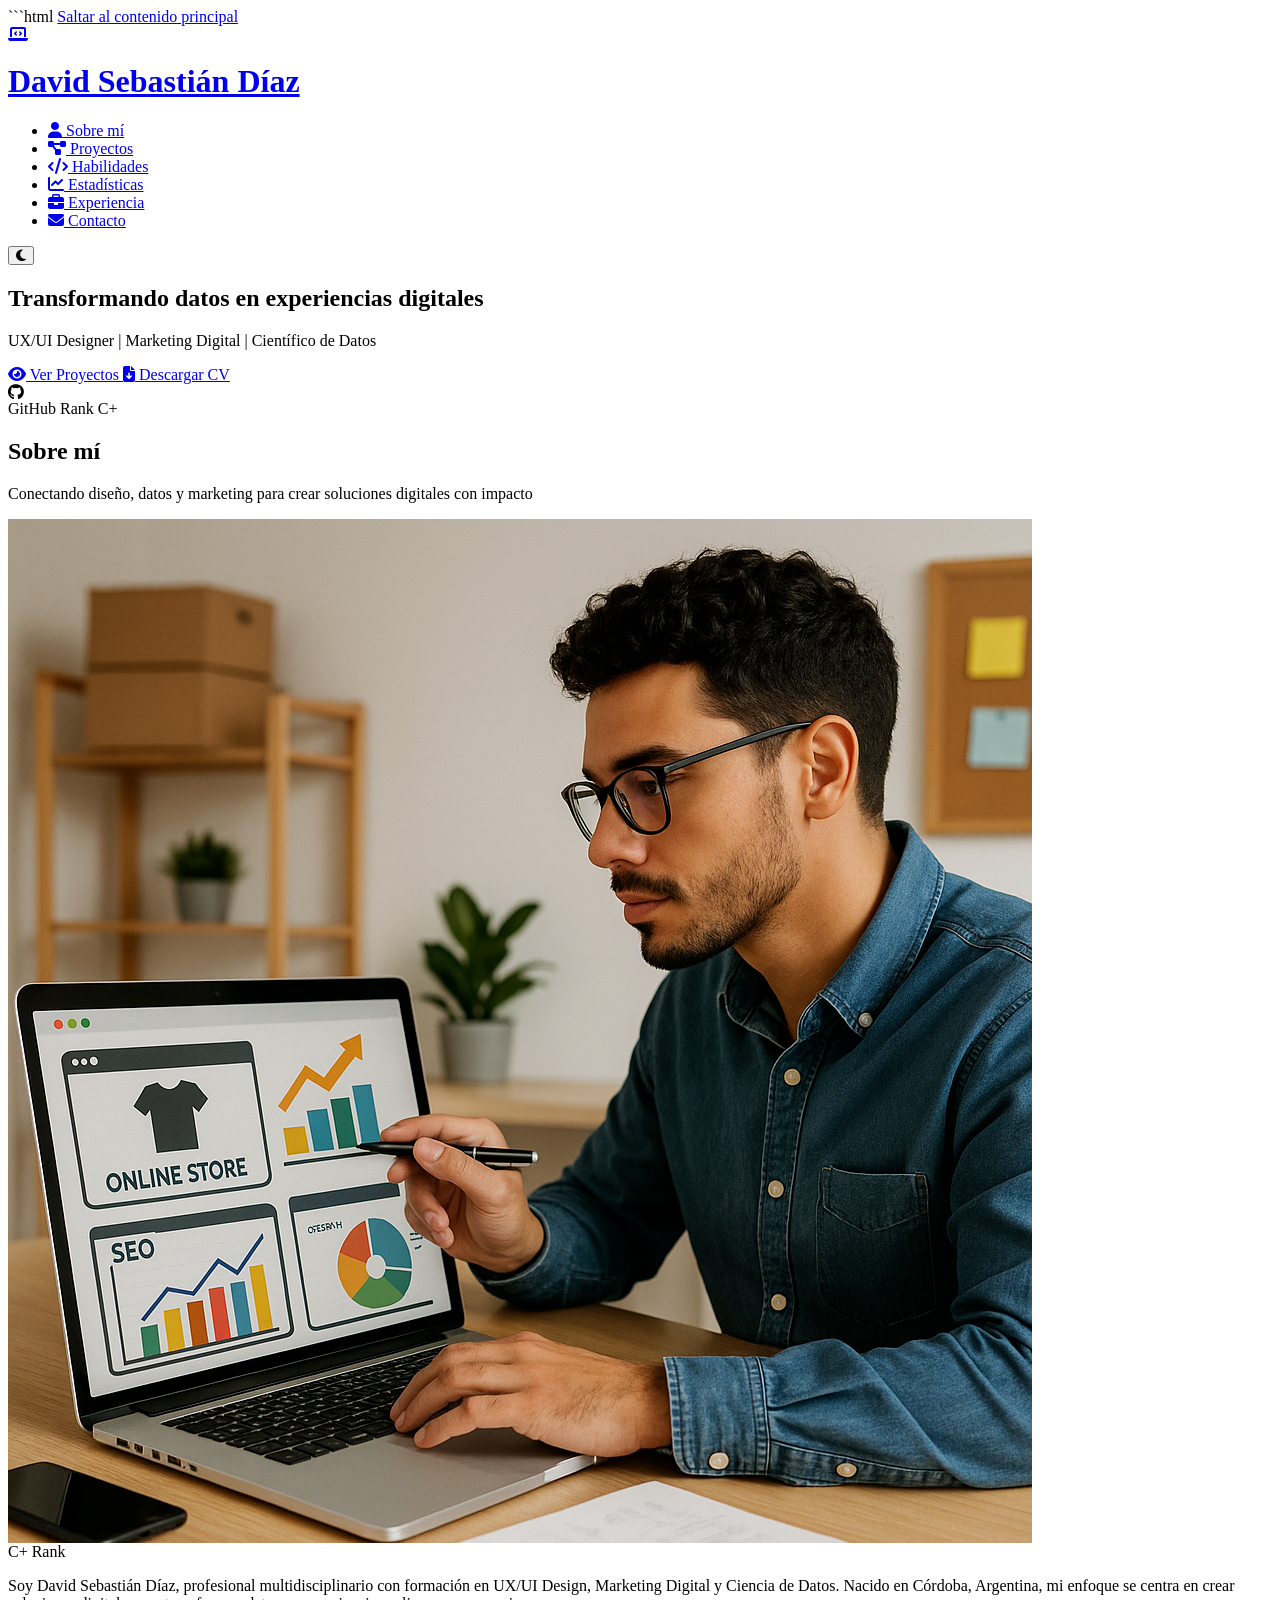
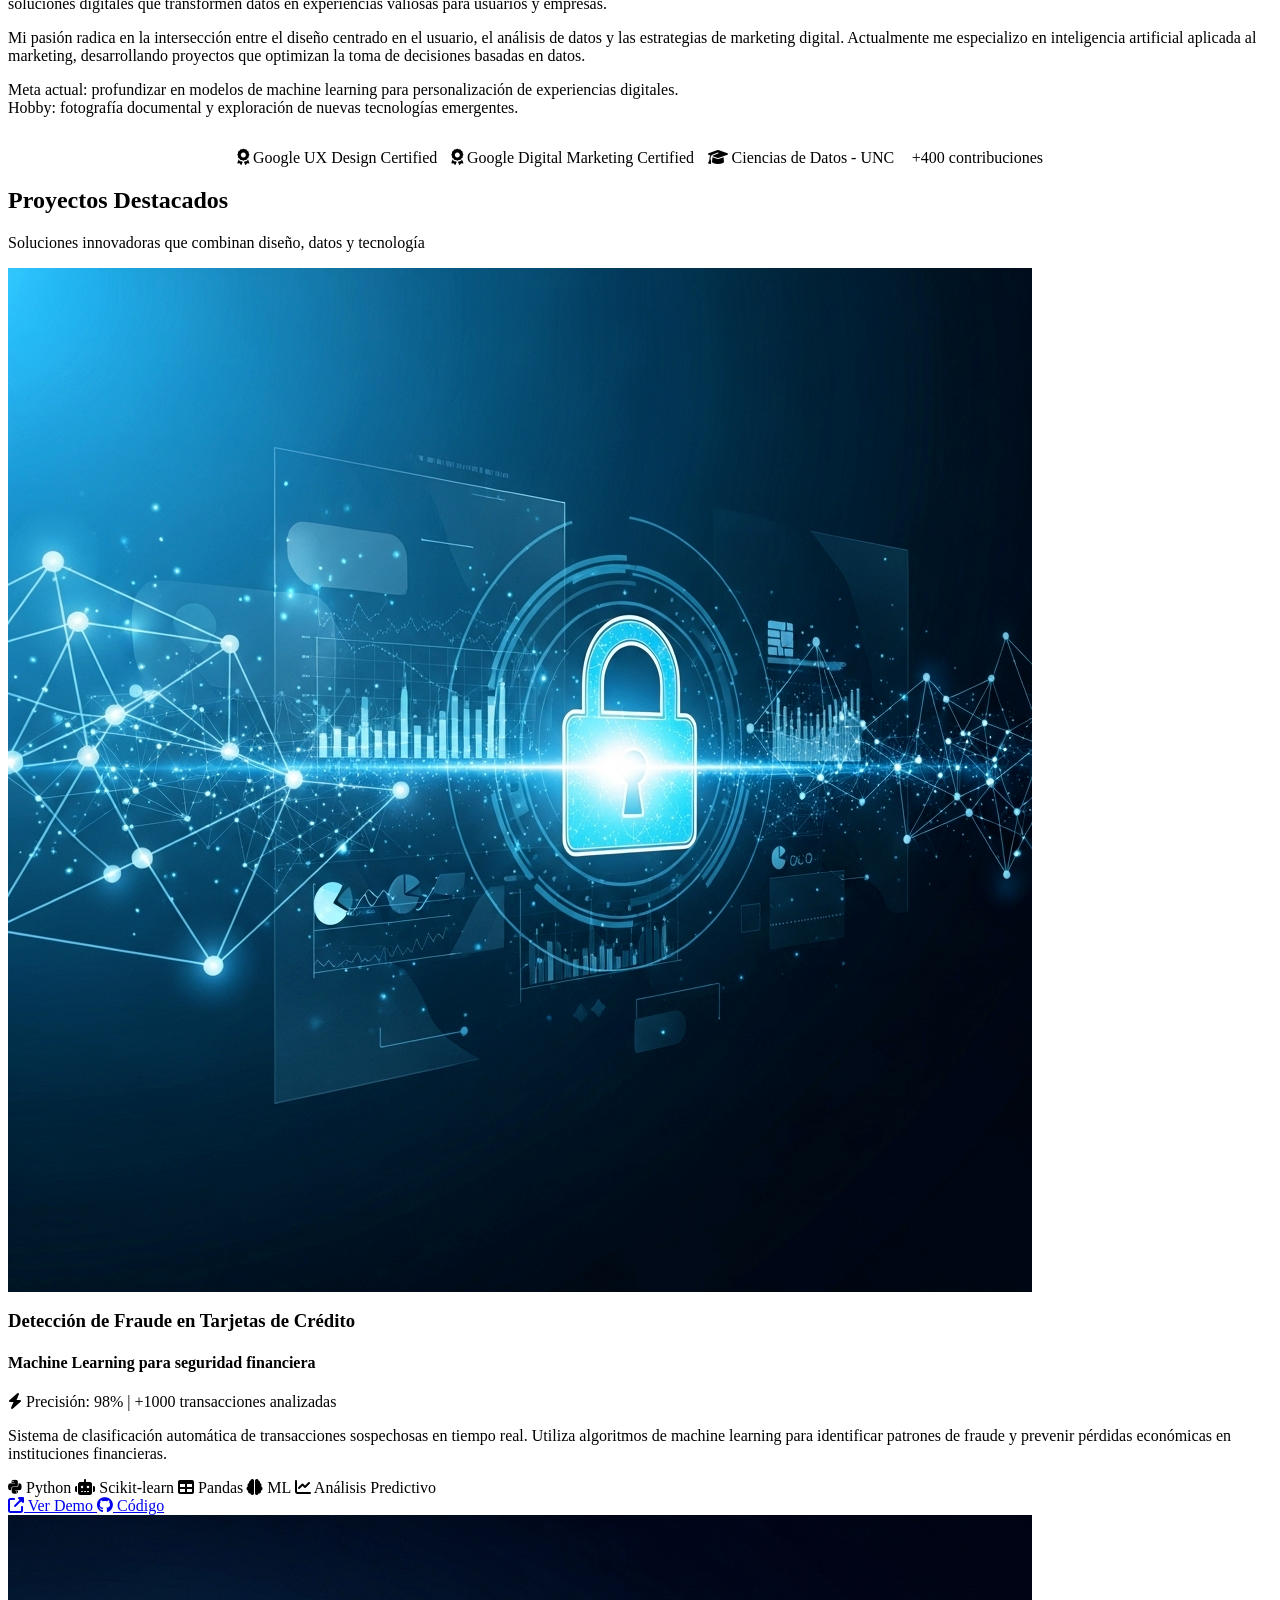
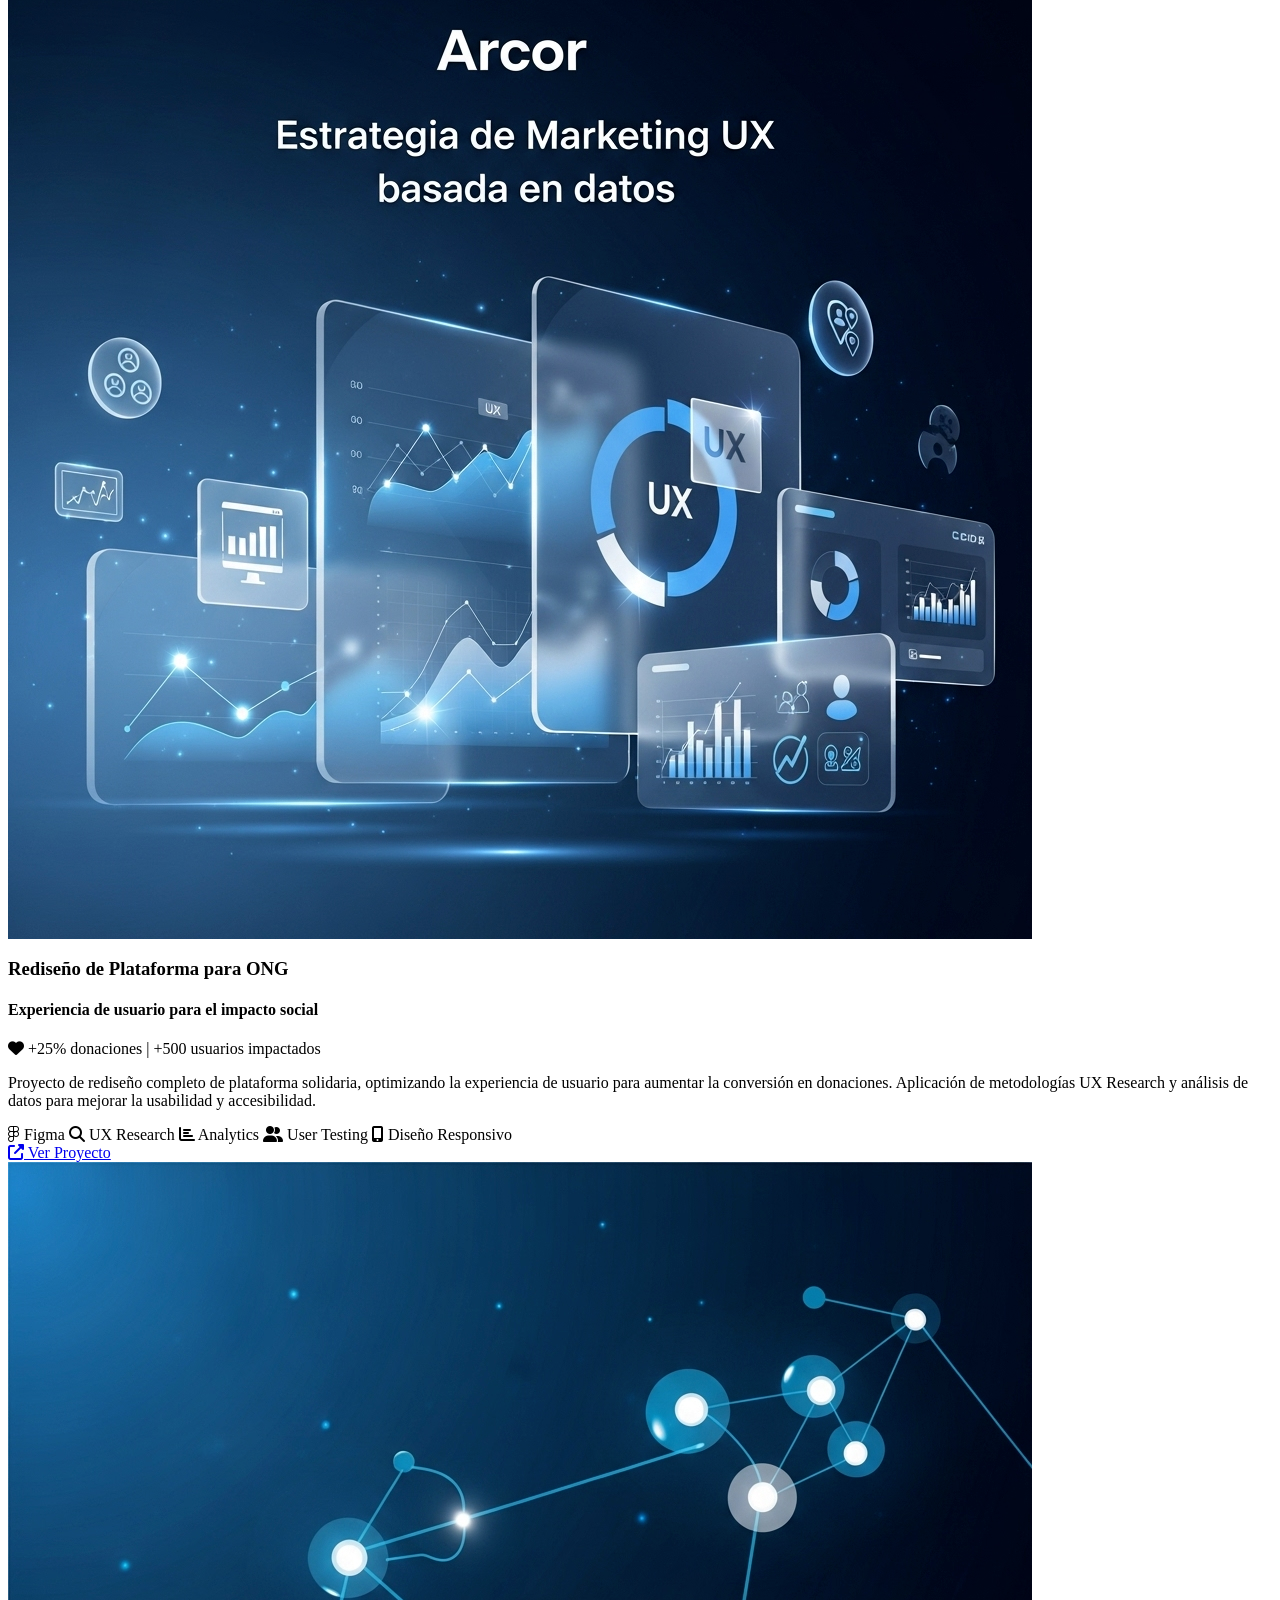
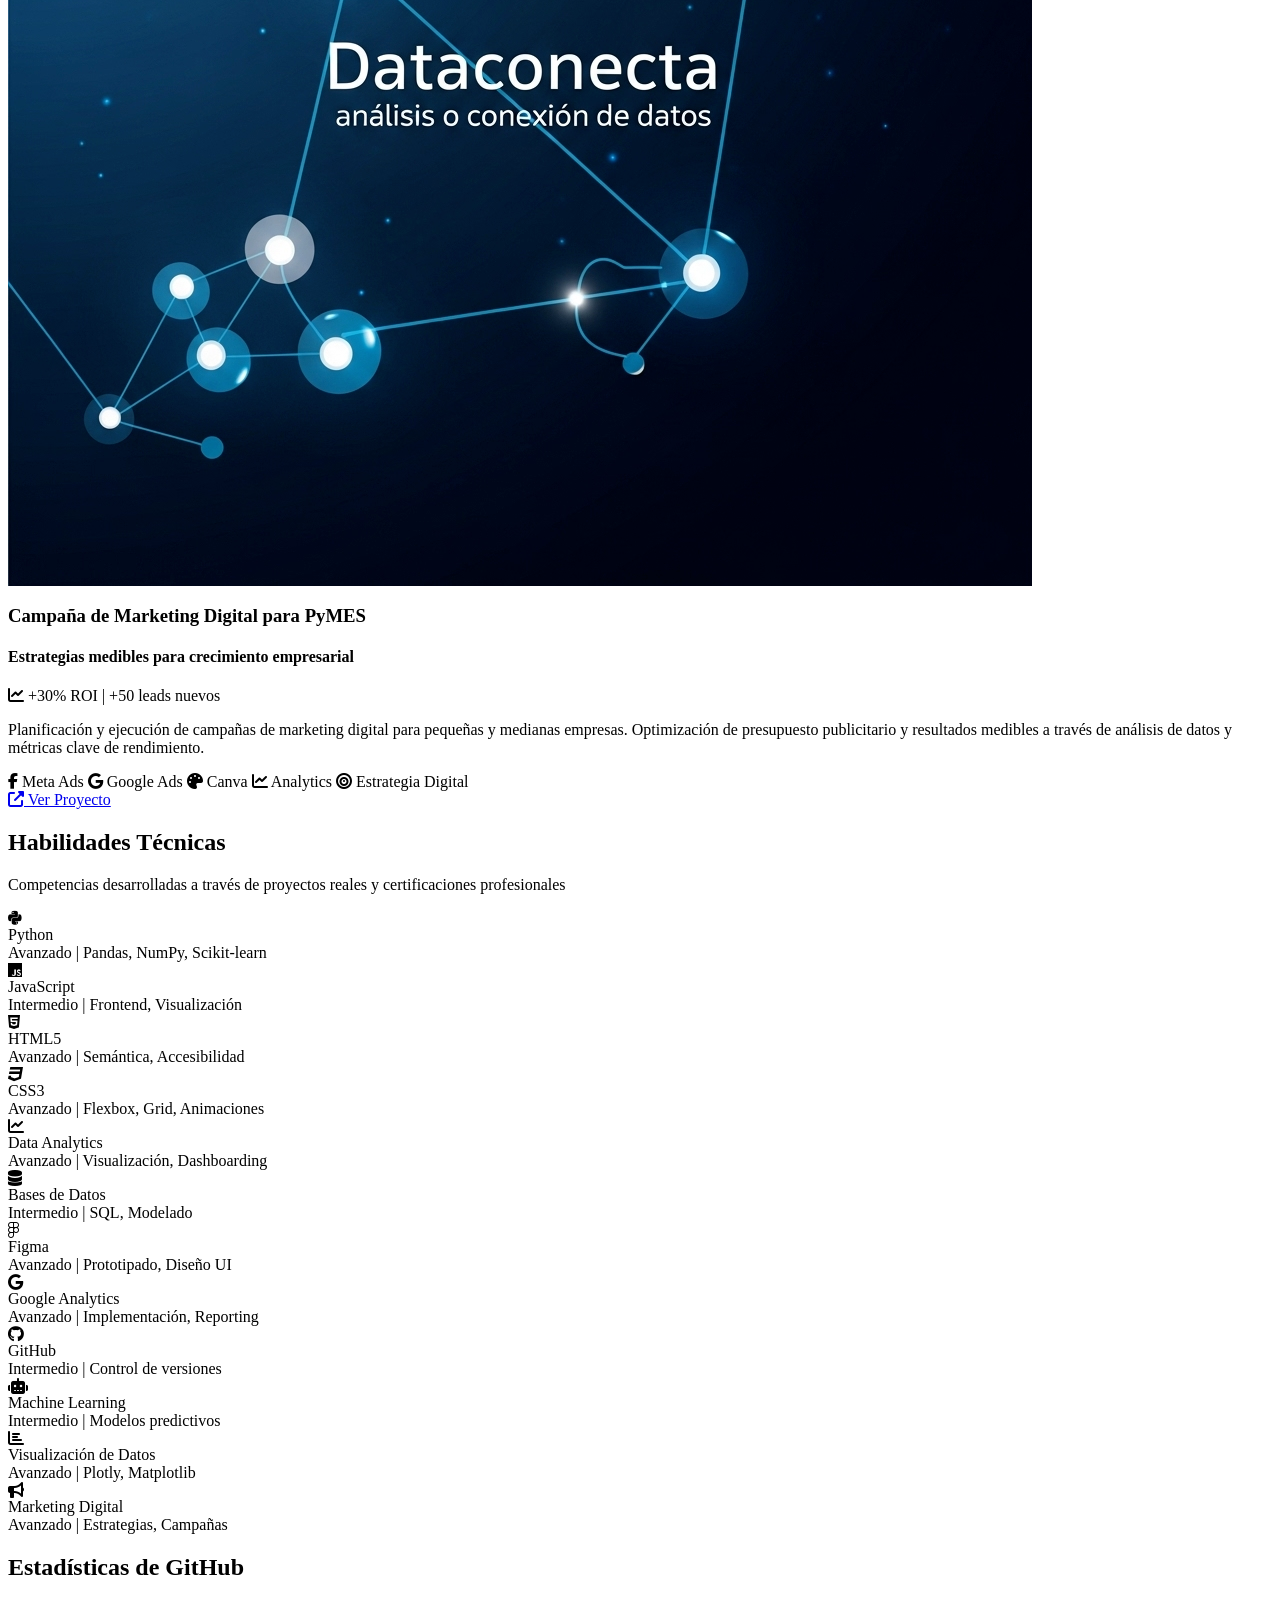
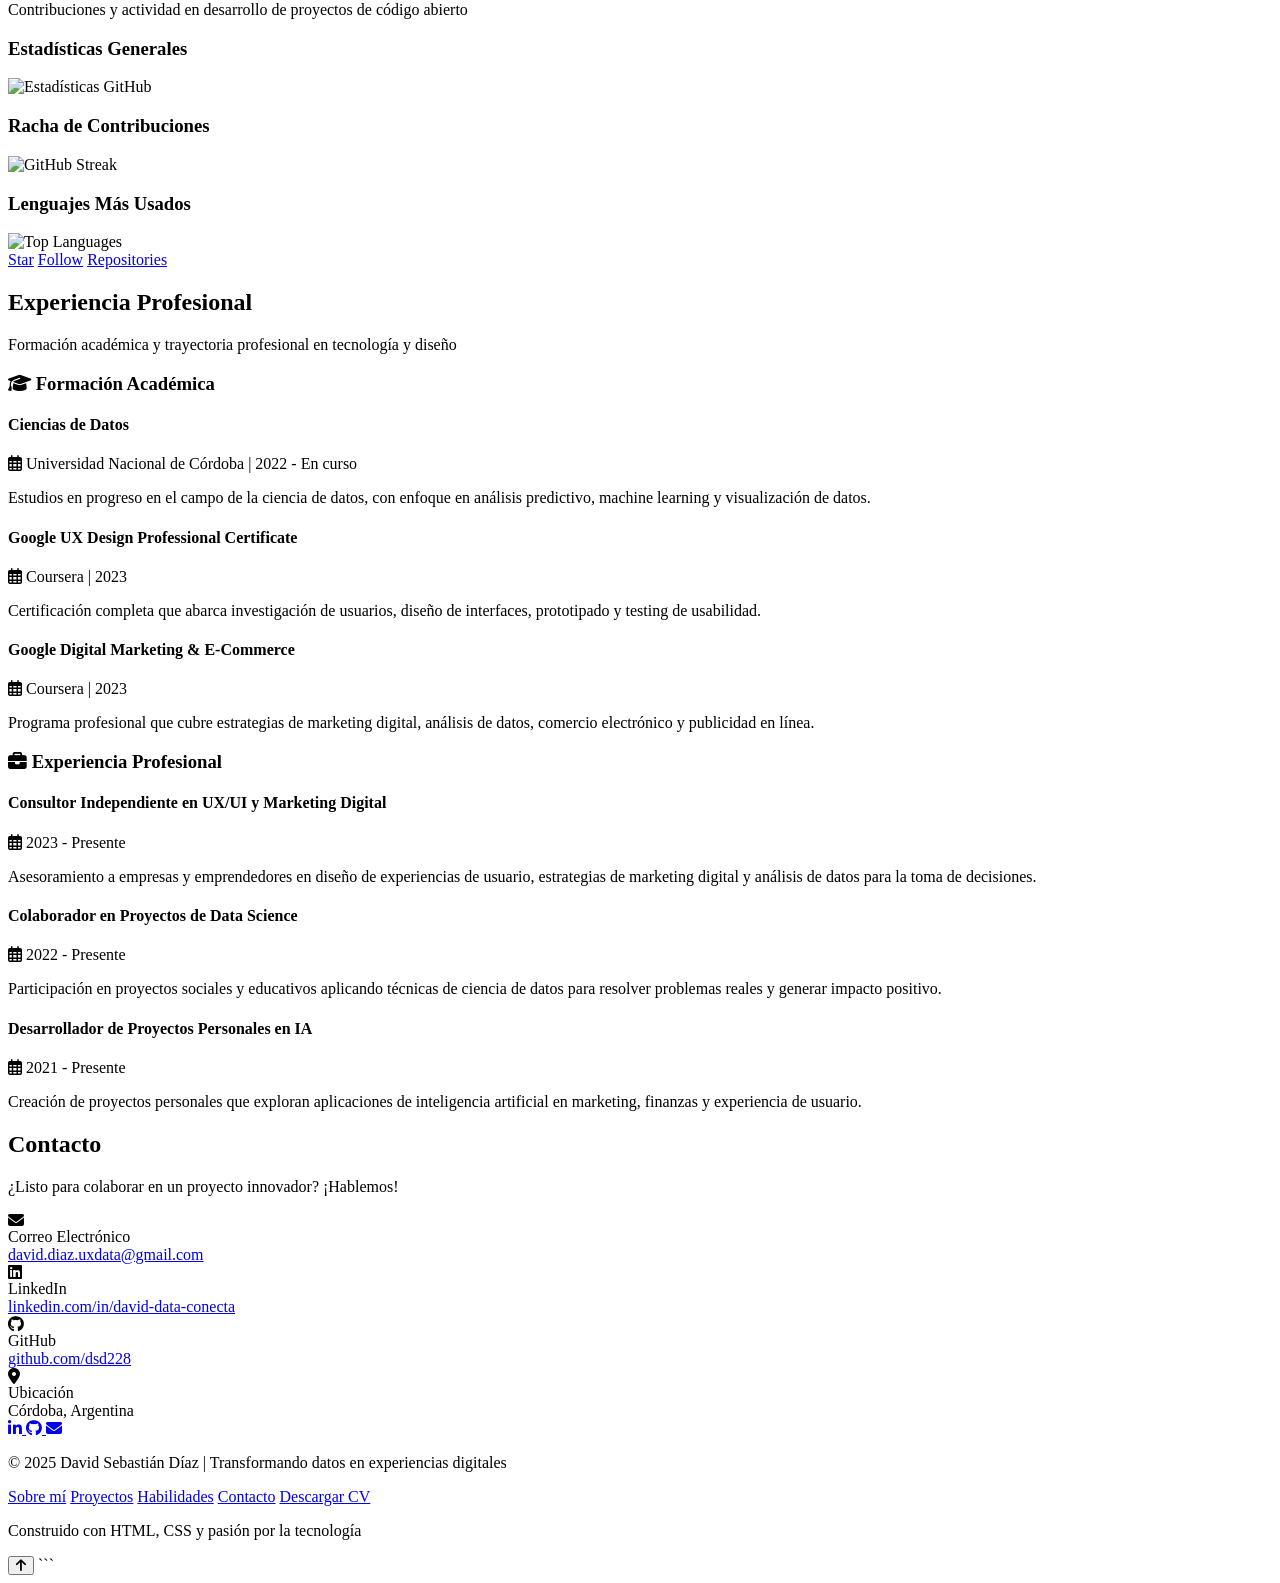
==== commit 4f70ffe8: "Update index.html" ====
--- a/index.html
+++ b/index.html
@@ -1,3 +1,4 @@
+```html
 <!DOCTYPE html>
 <html lang="es">
 <head>
@@ -475,3 +476,4 @@
   <script src="js/main.js"></script>
 </body>
 </html>
+```
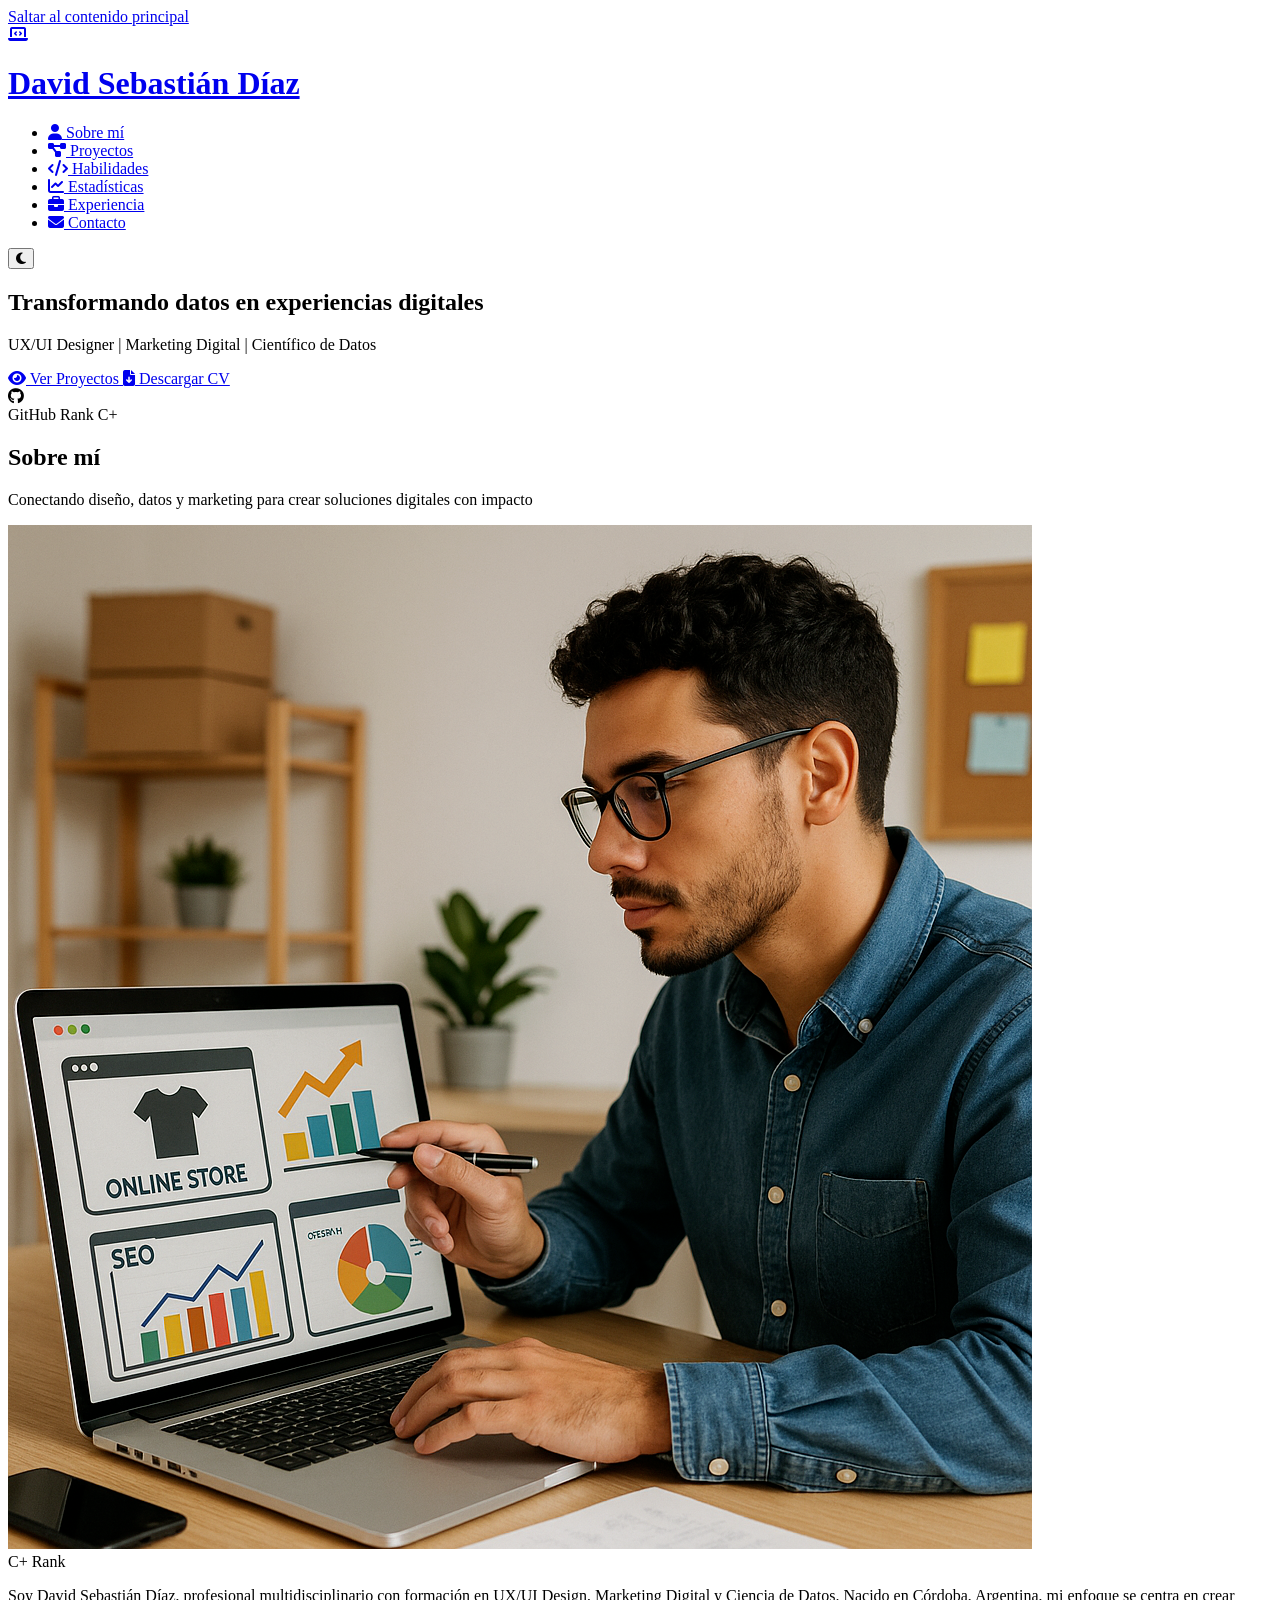
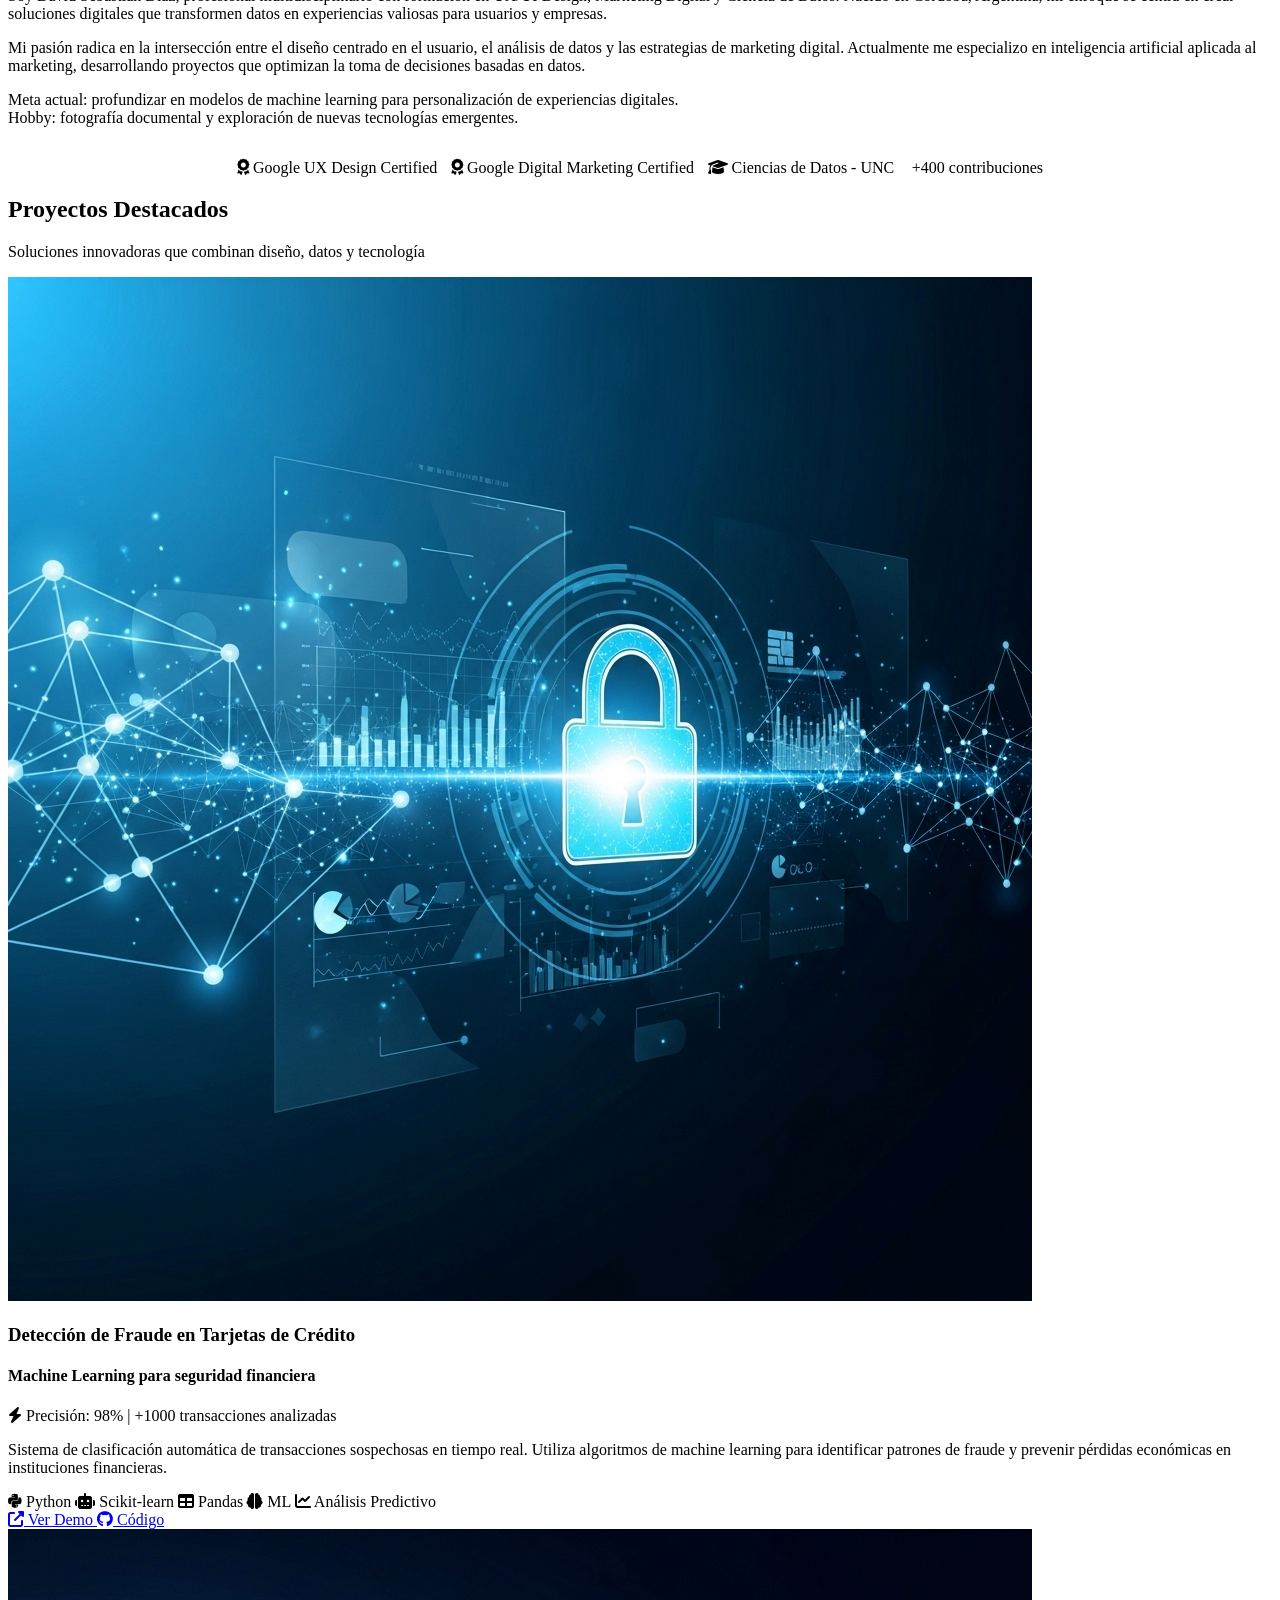
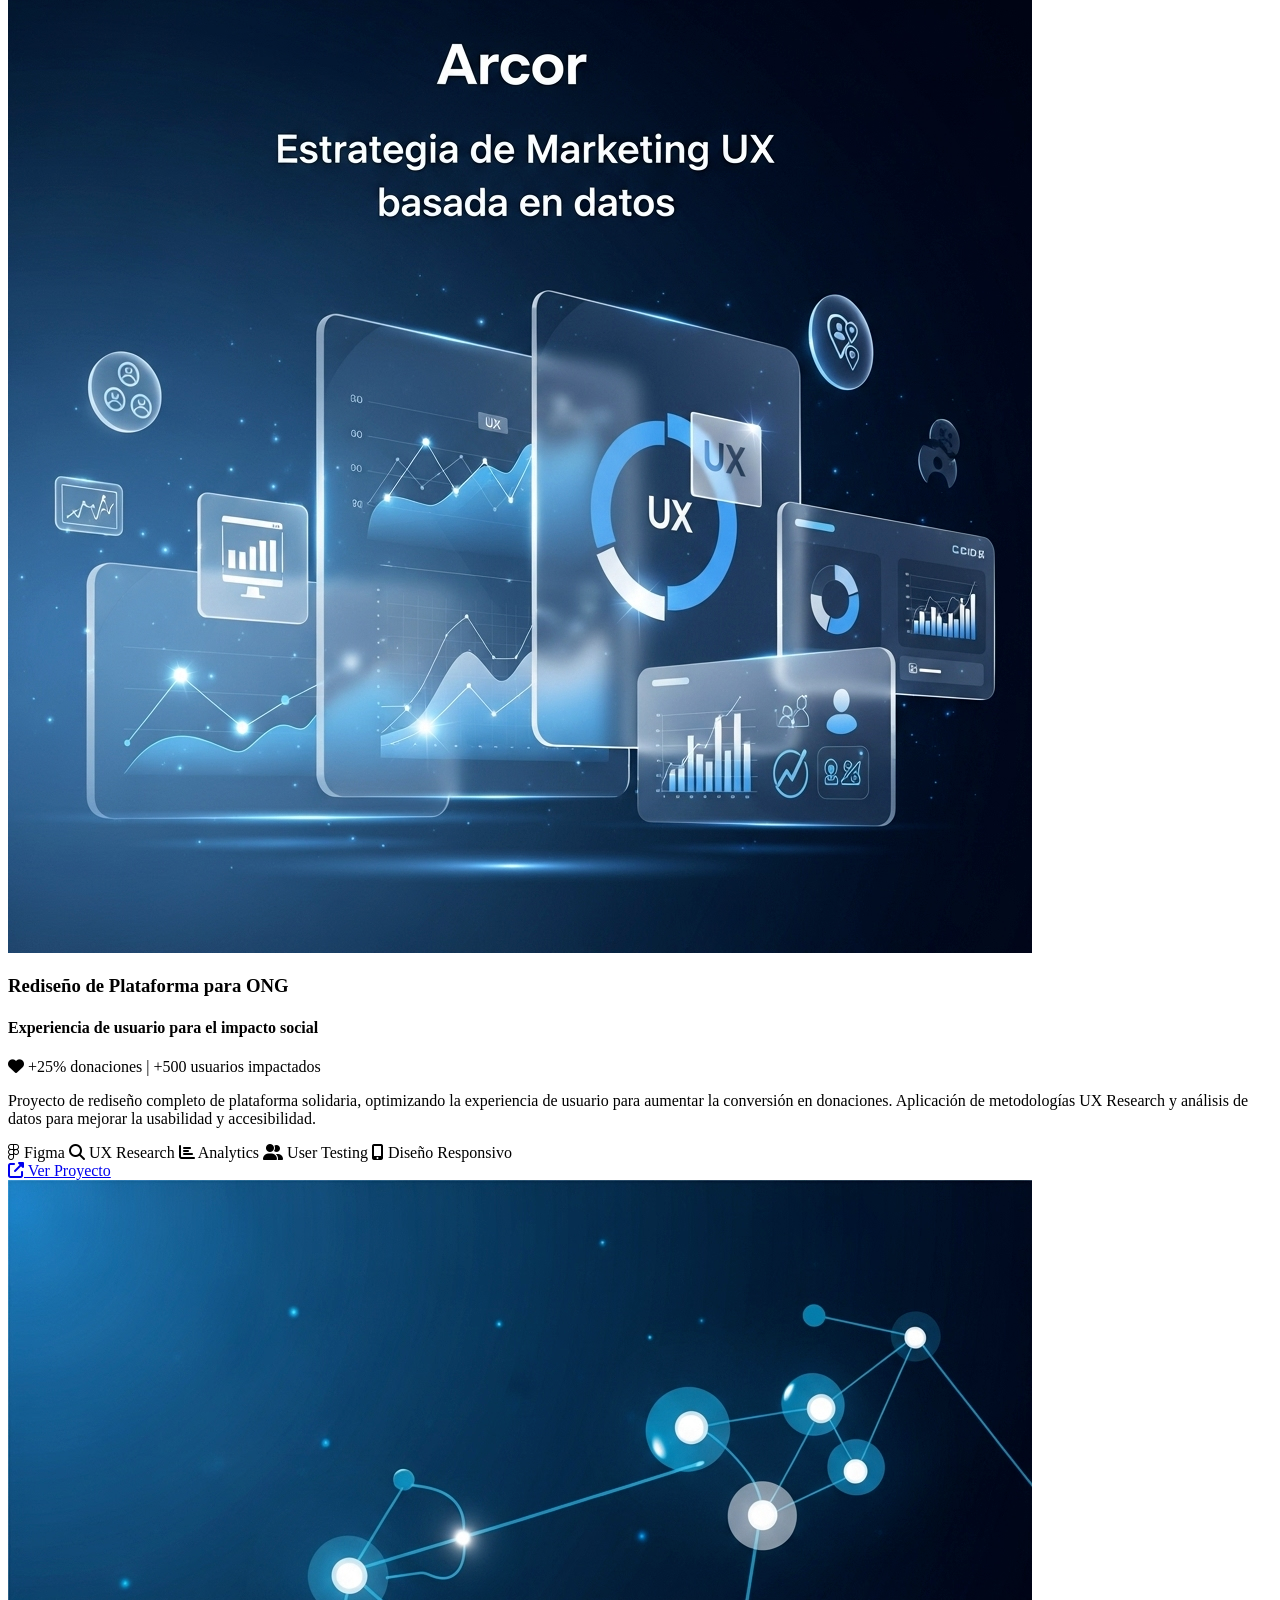
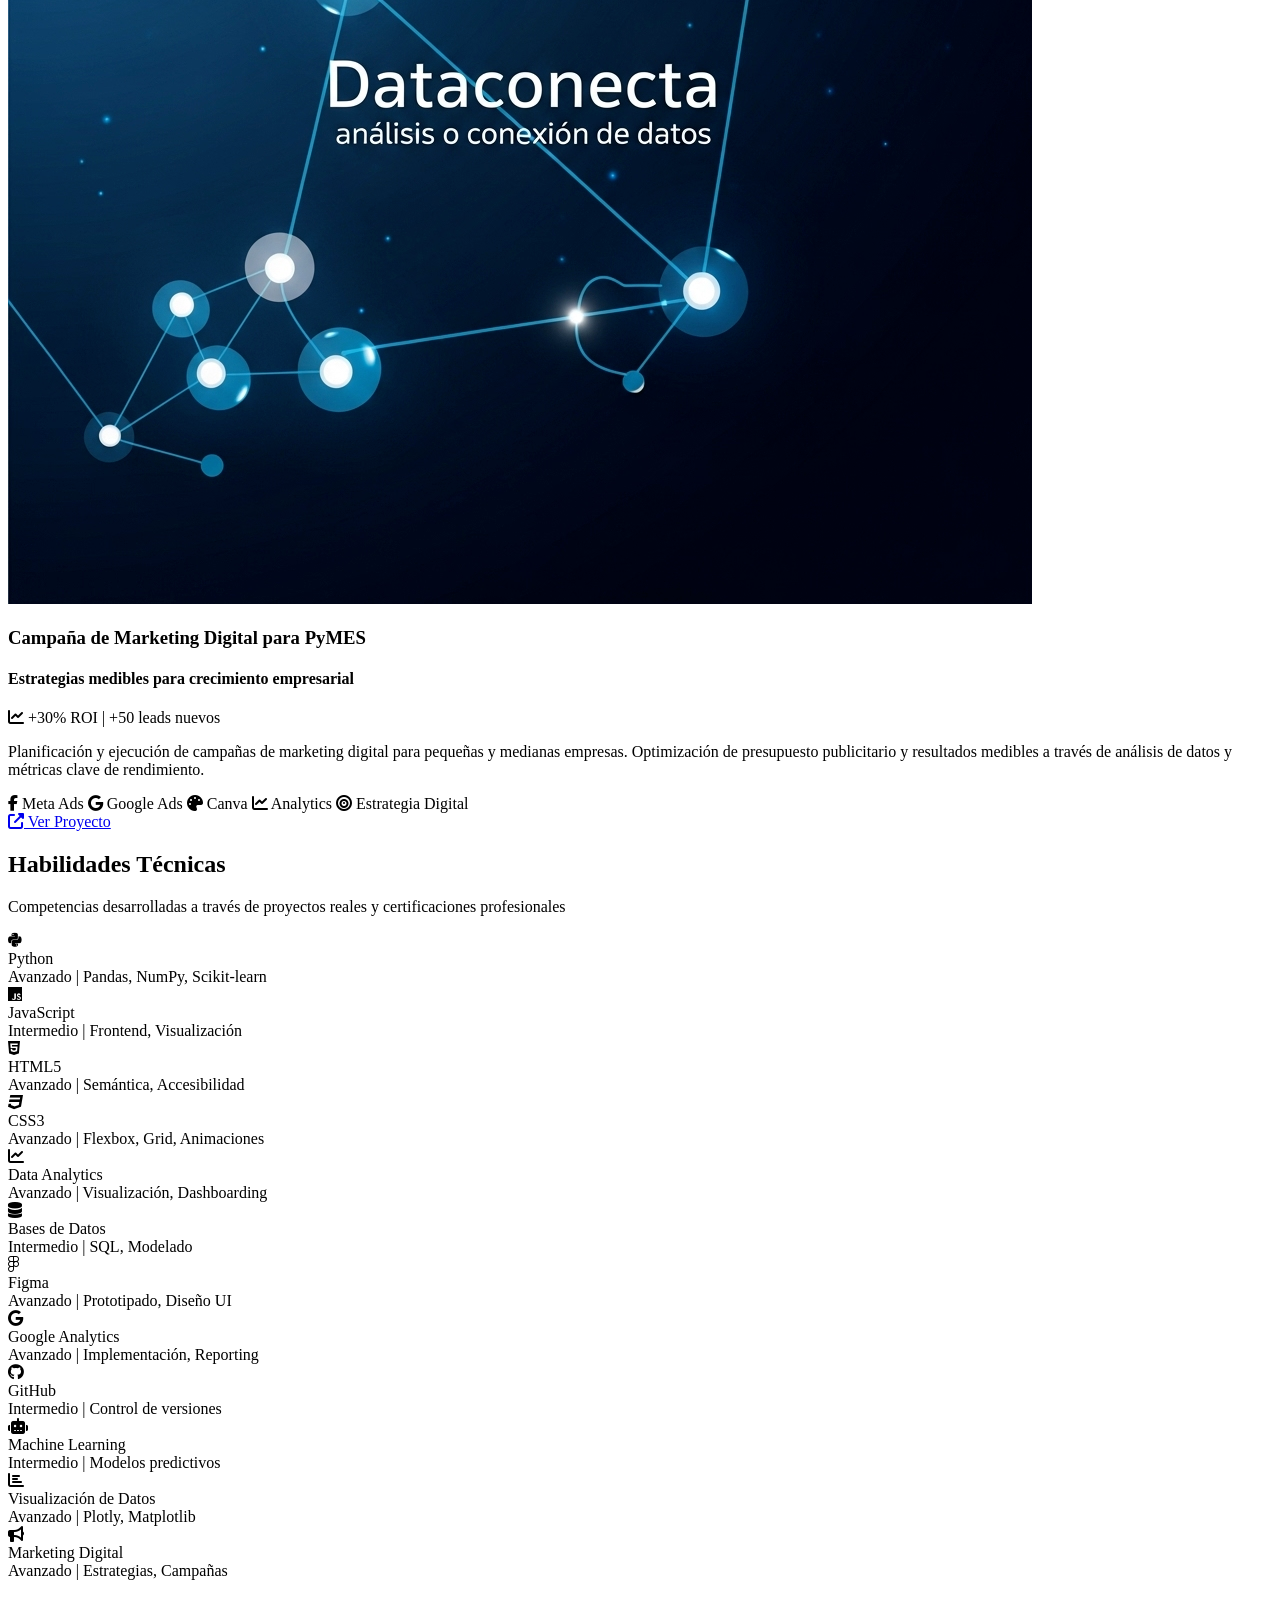
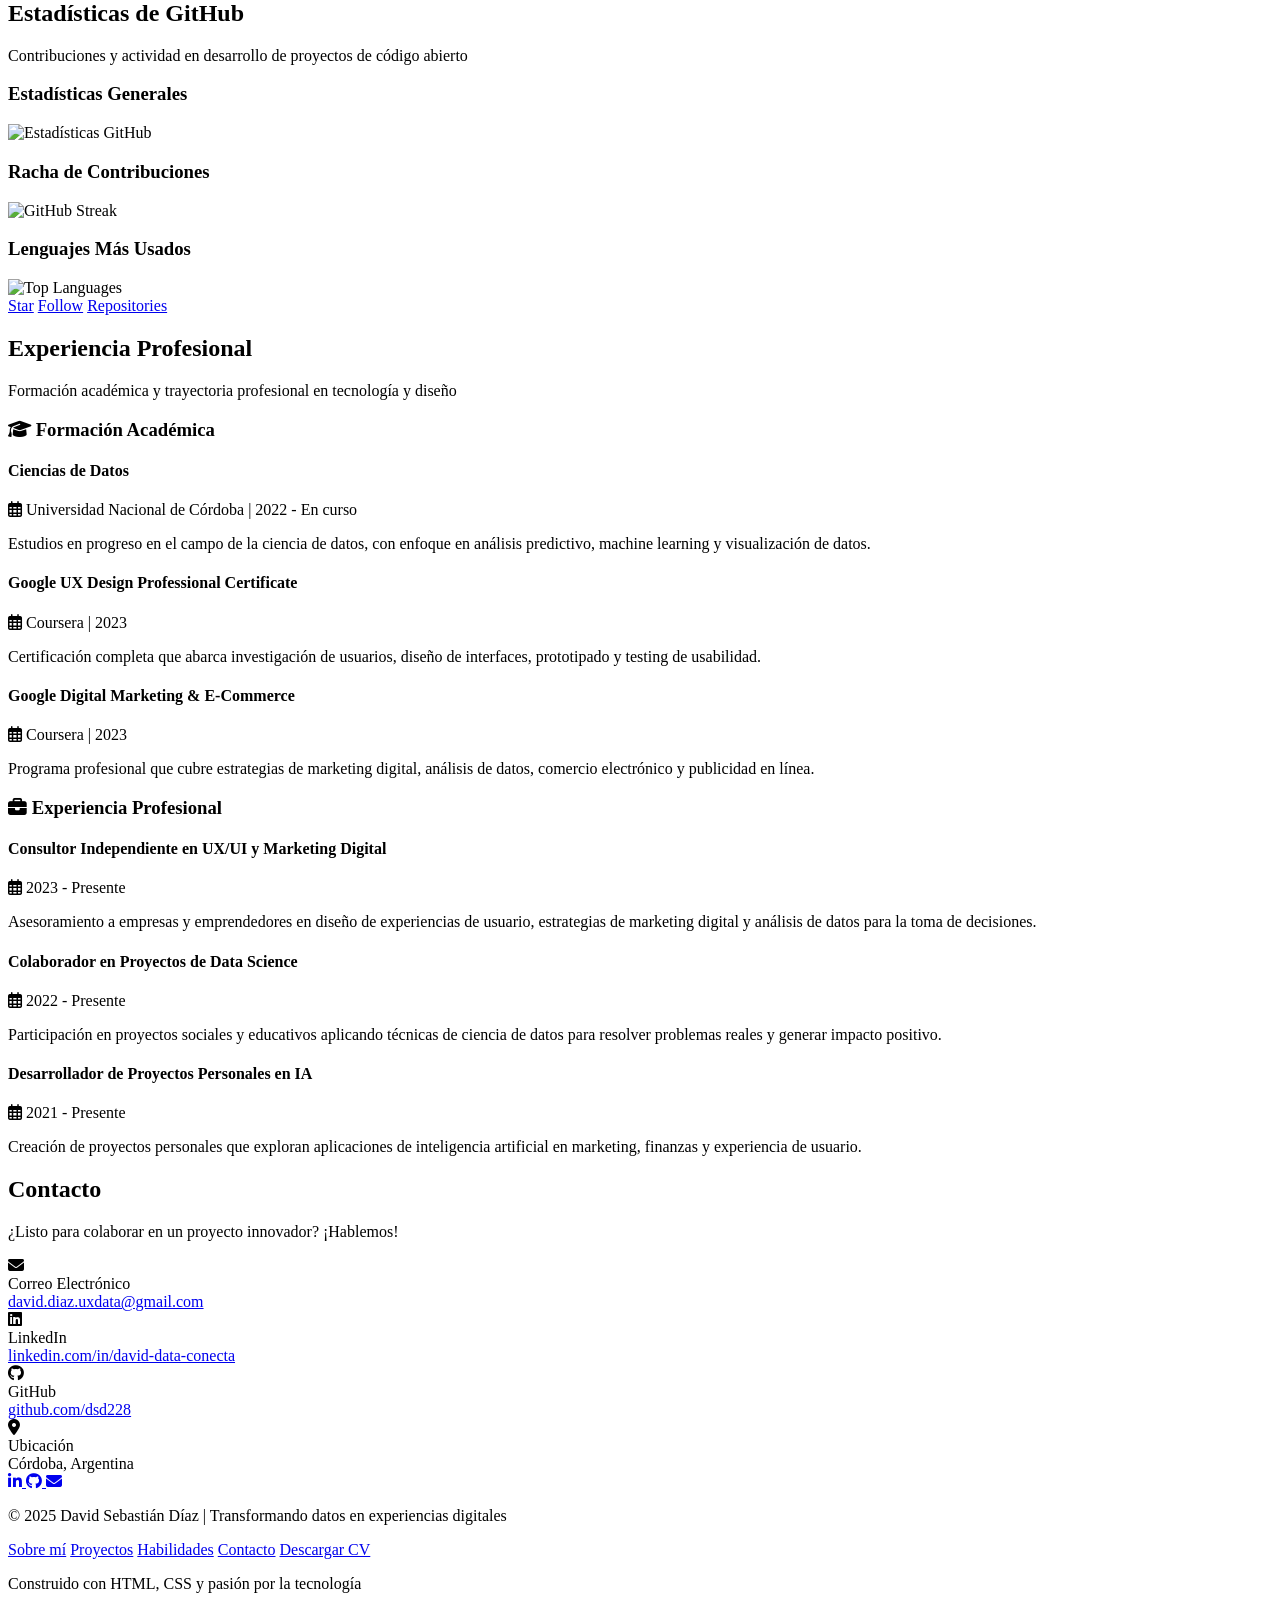
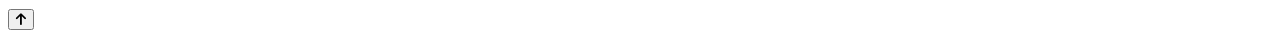
==== commit 97b5d0b2: "Update index.html" ====
--- a/index.html
+++ b/index.html
@@ -1,4 +1,3 @@
-```html
 <!DOCTYPE html>
 <html lang="es">
 <head>
@@ -34,7 +33,7 @@
   <link href="https://fonts.googleapis.com/css2?family=Inter:wght@300;400;500;600;700;800;900&display=swap" rel="stylesheet">
   
   <!-- Custom CSS -->
-  <link rel="stylesheet" href="css/main.css" />
+  <link rel="stylesheet" href="css/styles.css" />
   <link rel="stylesheet" href="css/glass-buttons.css" />
   
   <!-- GitHub Buttons for social proof -->
@@ -476,4 +475,3 @@
   <script src="js/main.js"></script>
 </body>
 </html>
-```
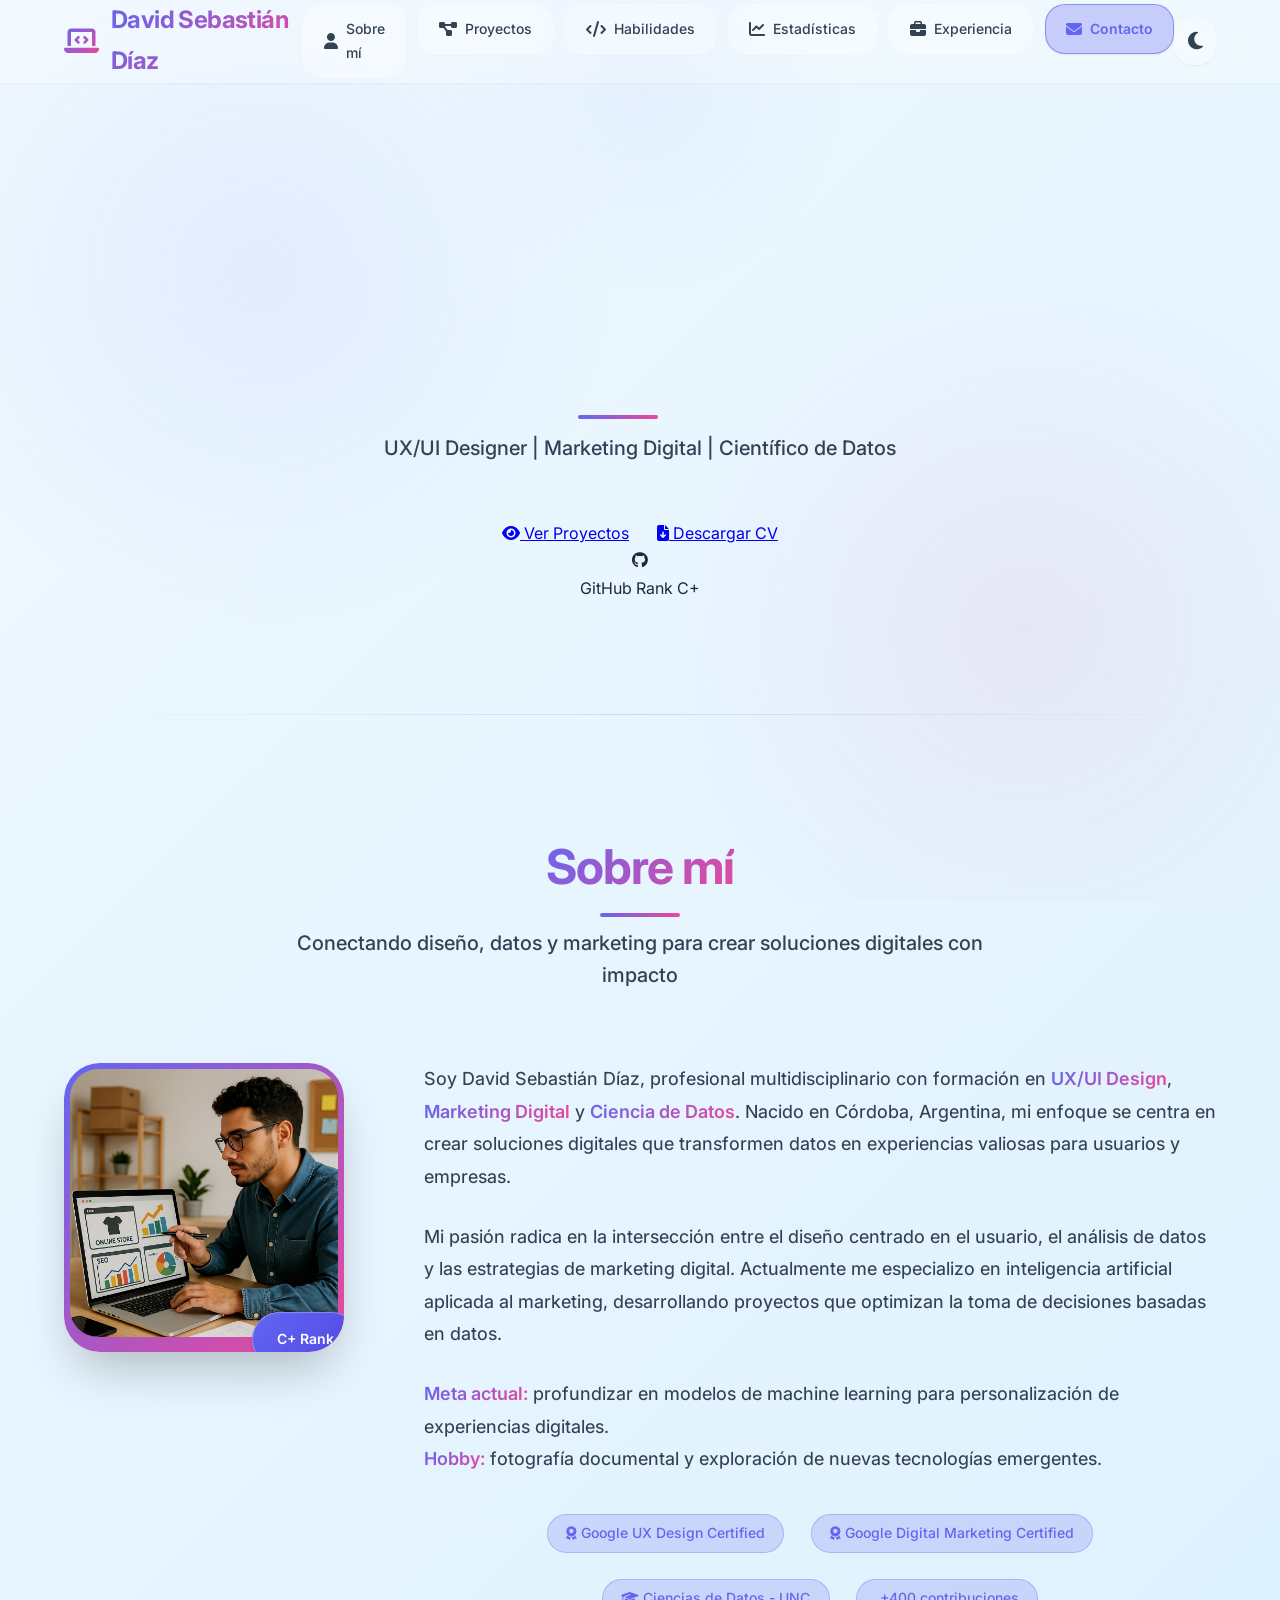
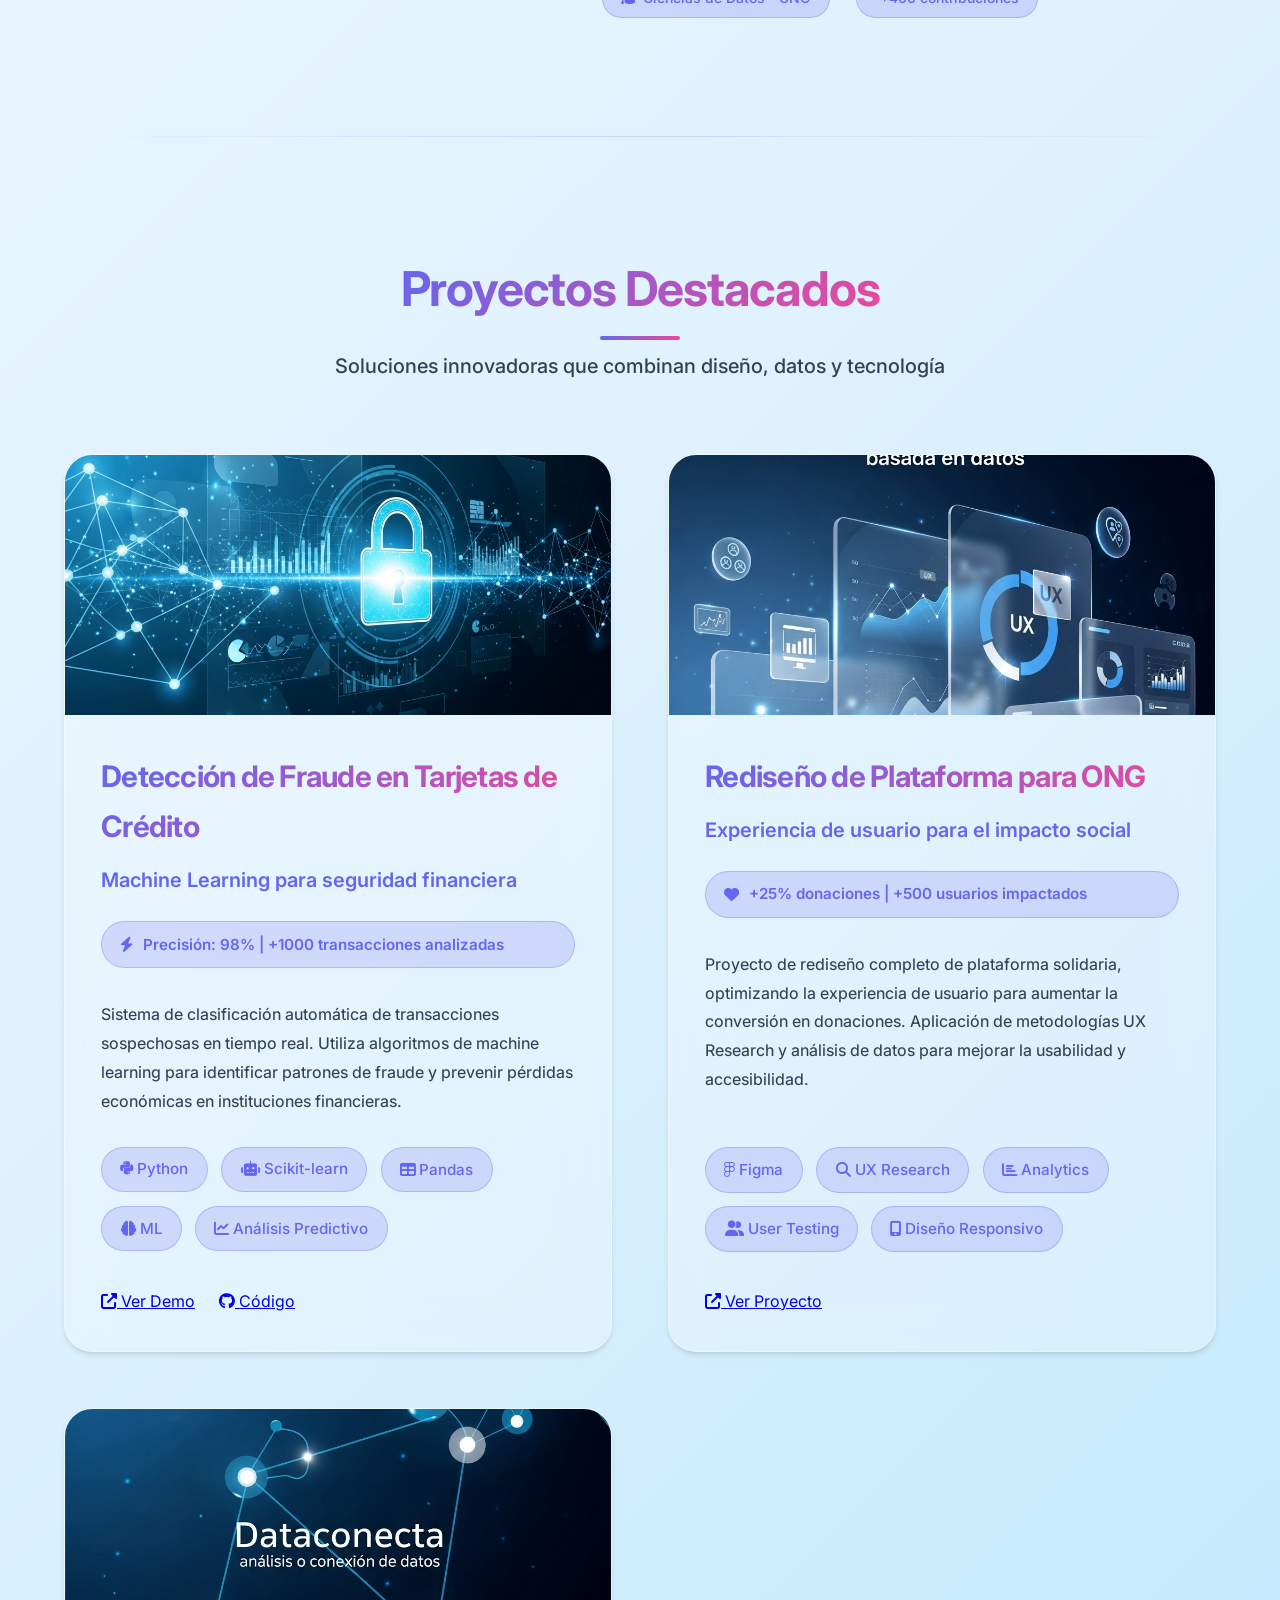
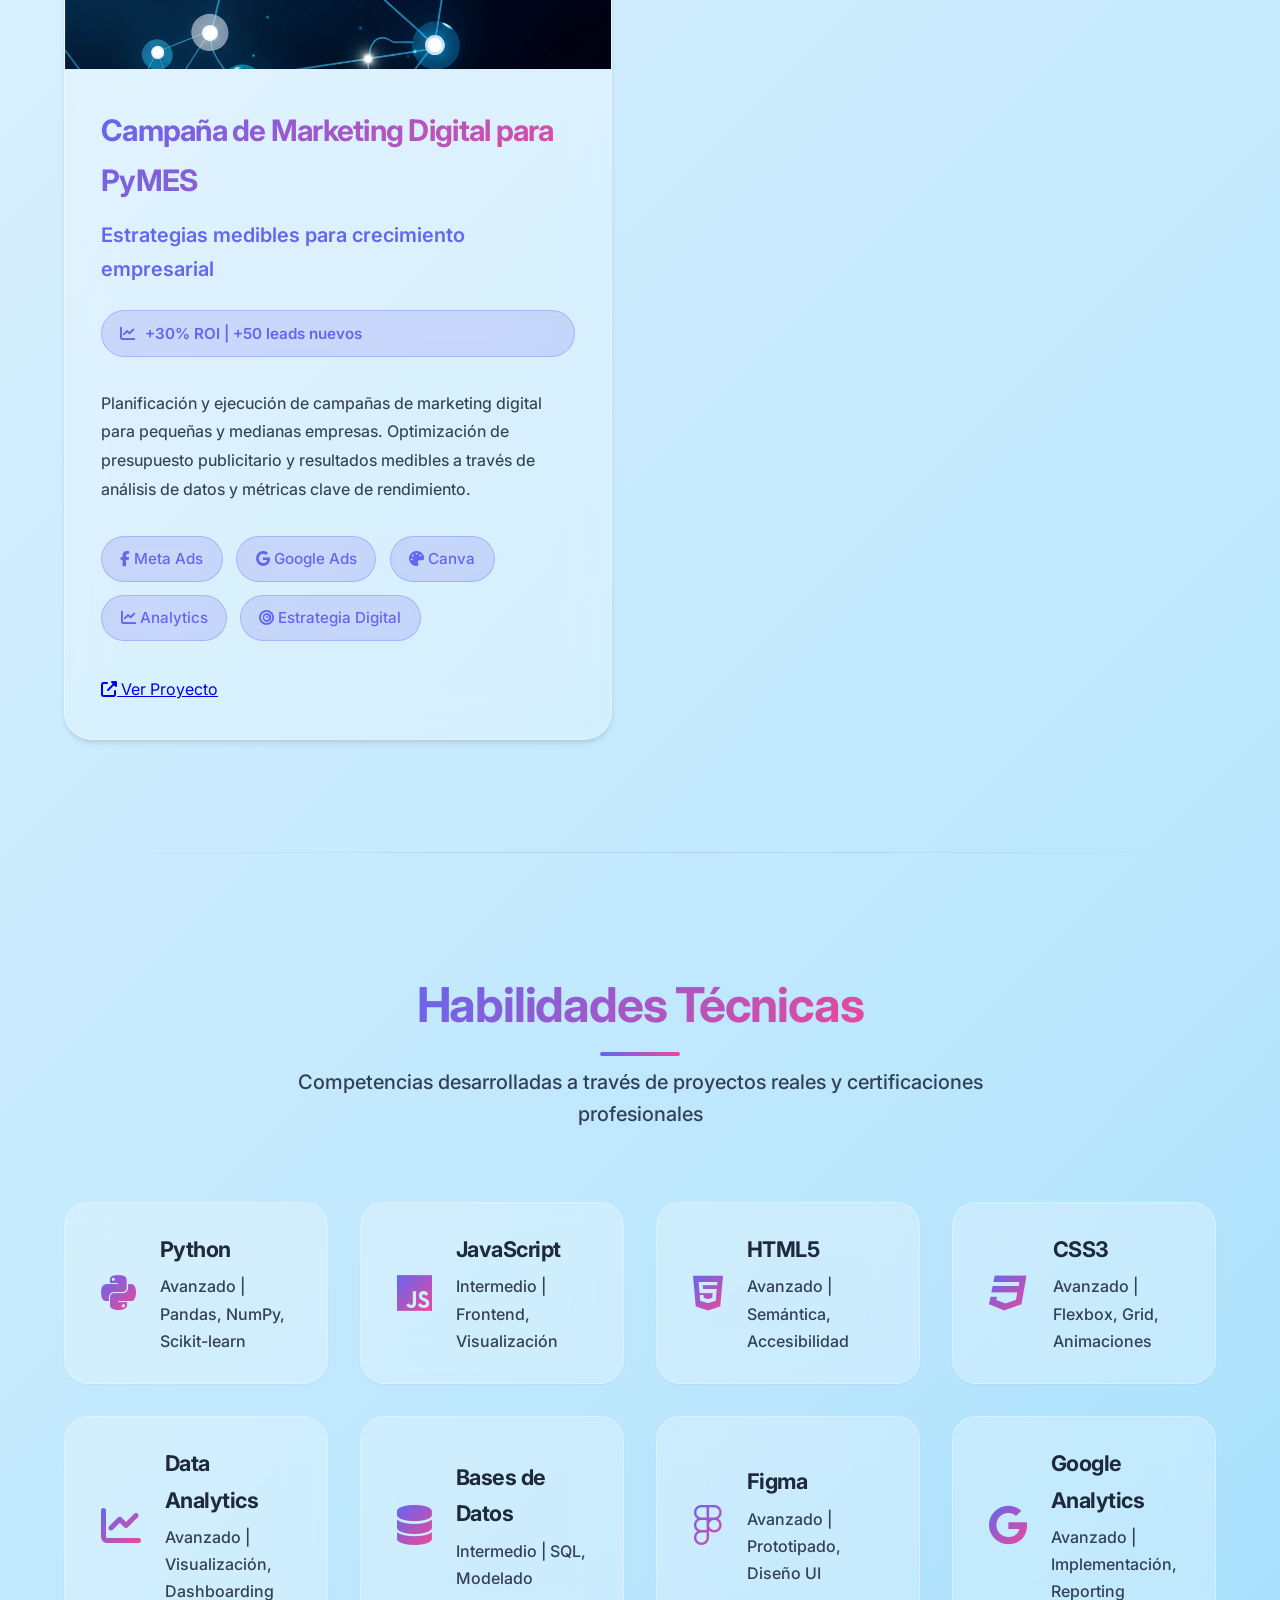
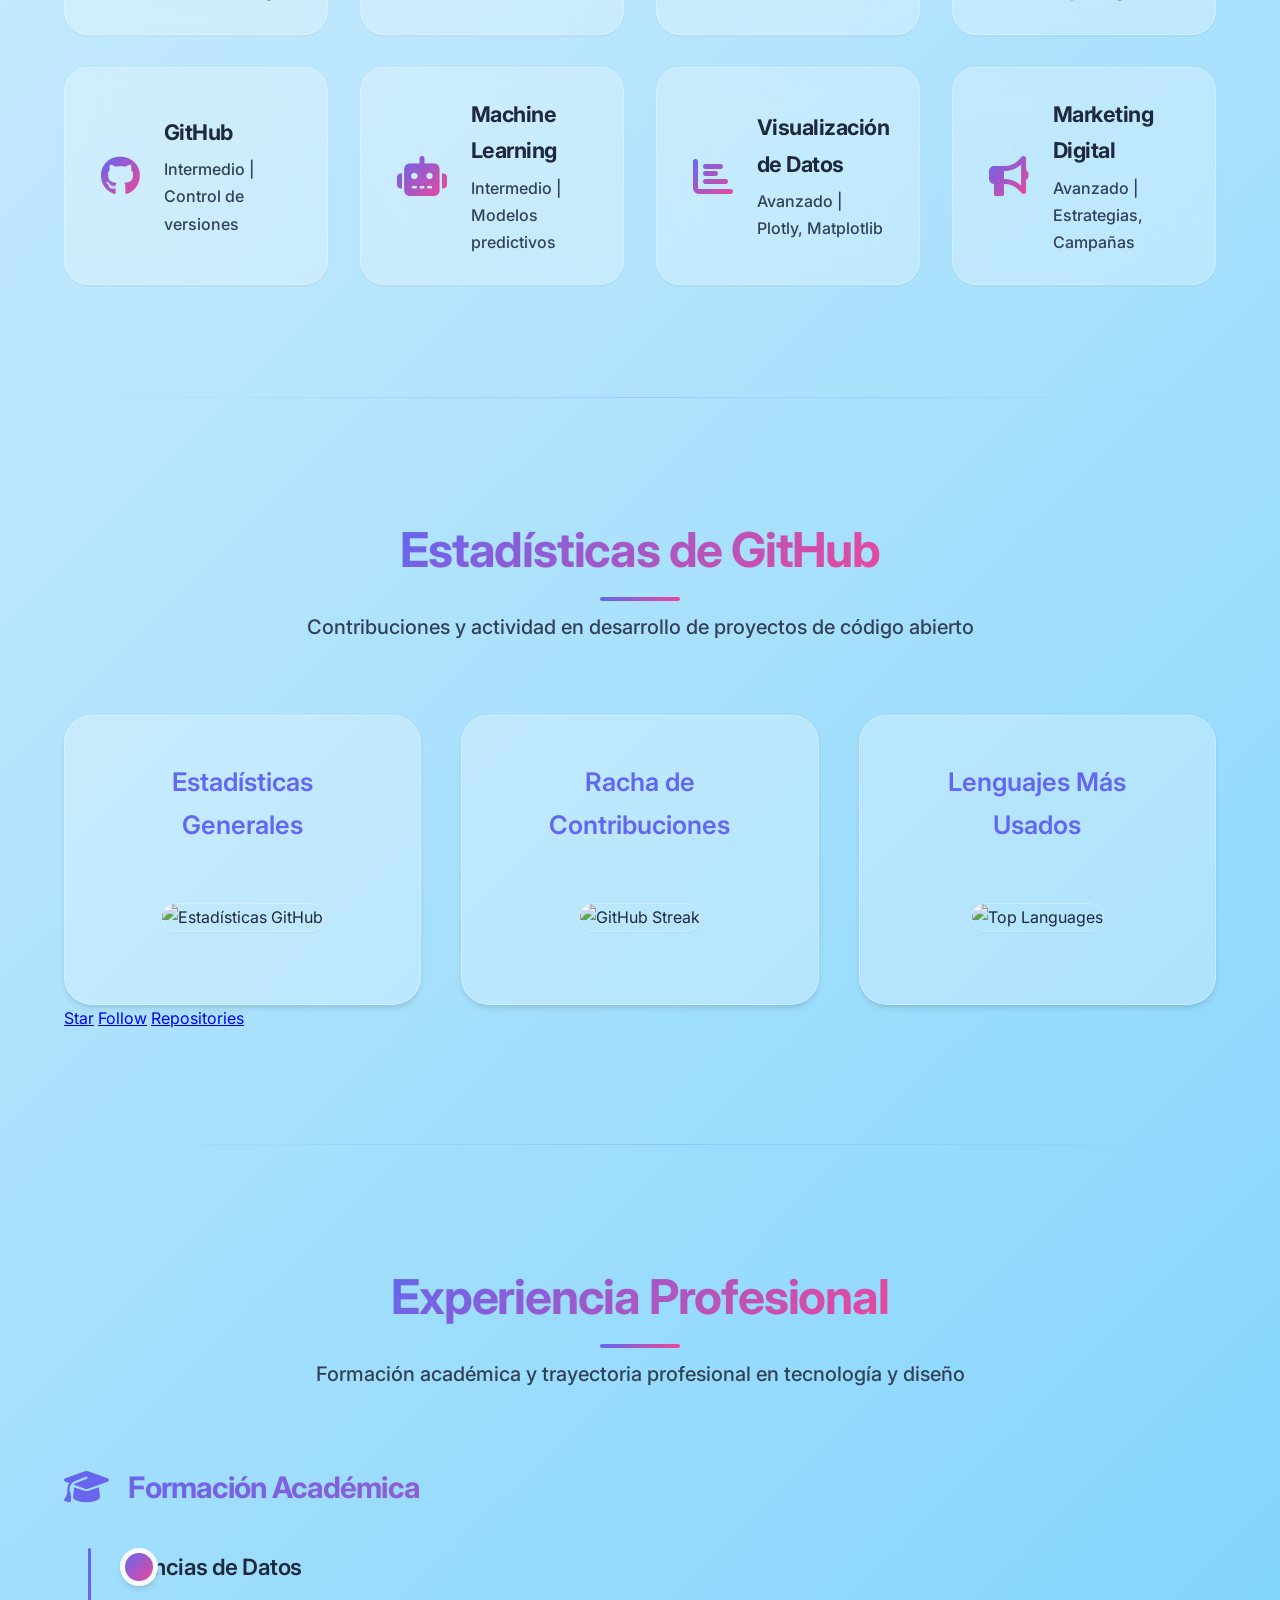
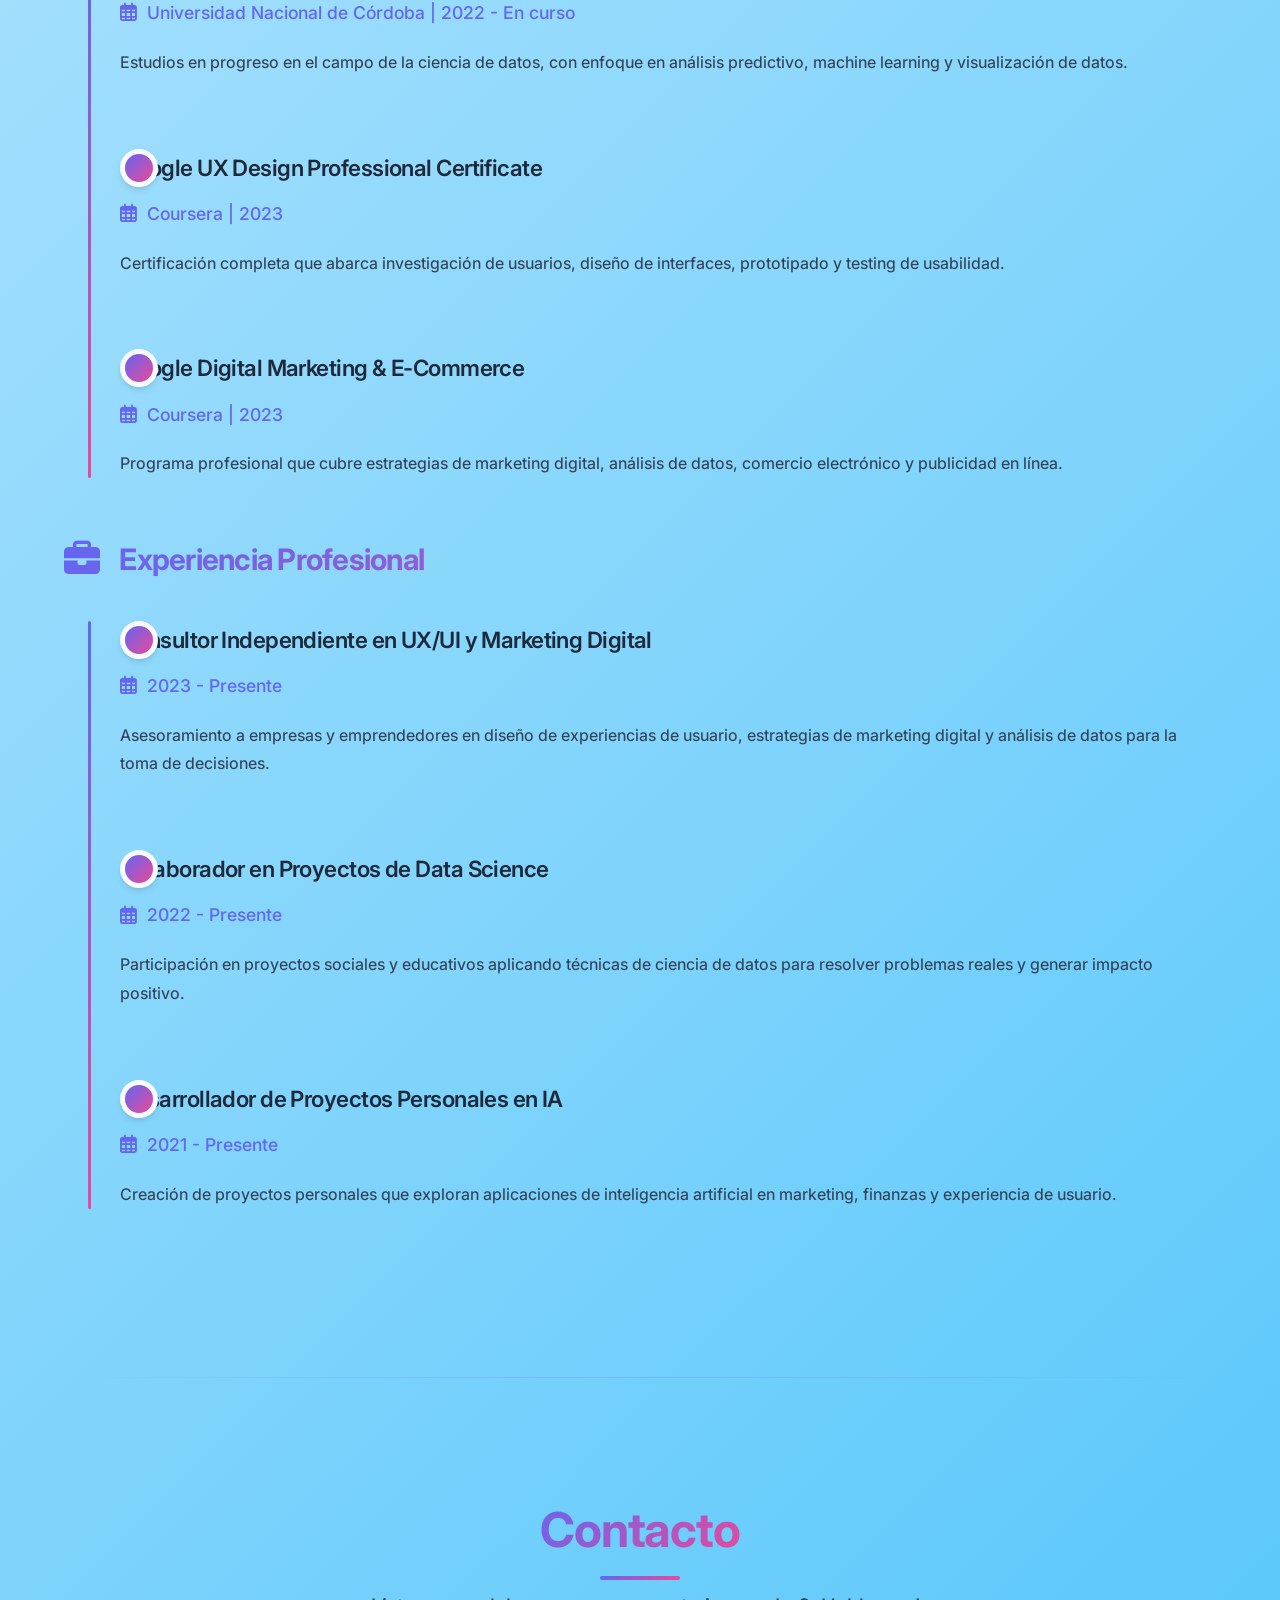
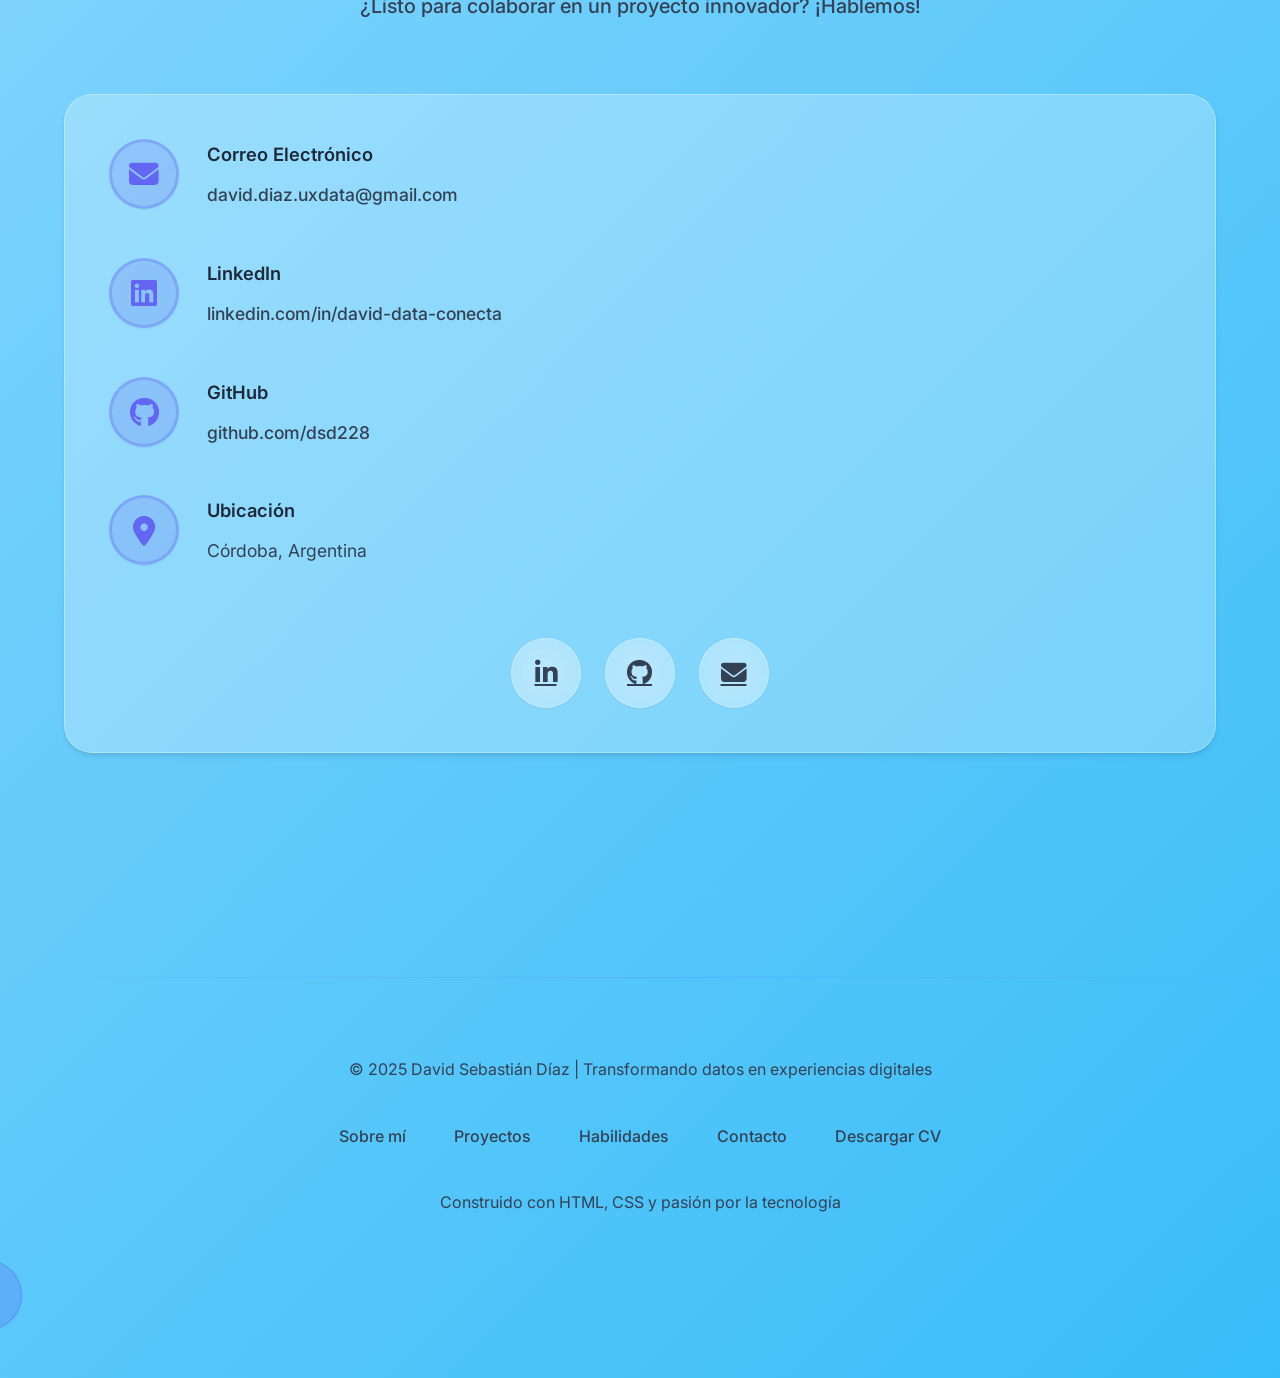
==== commit c2c3ac1d: "Update index.html" ====
--- a/index.html
+++ b/index.html
@@ -7,7 +7,7 @@
   <meta name="description" content="Portafolio profesional de David Sebastián Díaz - UX/UI Design, Marketing Digital, Ciencia de Datos" />
   <meta name="keywords" content="UX, UI, diseño, experiencia de usuario, ciencia de datos, marketing digital, portafolio, desarrollador, Argentina" />
   <meta name="author" content="David Sebastián Díaz" />
-  <meta name="theme-color" content="#6366f1" />
+  <meta name="theme-color" content="#333333" />
   
   <!-- Open Graph / Social Media Meta Tags -->
   <meta property="og:title" content="David Sebastián Díaz | UX/UI Designer & Data Scientist" />
--- a/css/styles.css
+++ b/css/styles.css
@@ -0,0 +1,1541 @@
+/* css/styles.css */
+:root {
+  /* Primary Colors */
+  --primary: #6366f1;
+  --primary-dark: #4f46e5;
+  --primary-light: #818cf8;
+  --primary-lighter: #c7d2fe;
+  
+  /* Secondary Colors */
+  --secondary: #ec4899;
+  --secondary-dark: #db2777;
+  --secondary-light: #f9a8d4;
+  
+  /* Neutral Colors */
+  --dark: #1e293b;
+  --dark-secondary: #334155;
+  --dark-tertiary: #475569;
+  --light: #f8fafc;
+  --light-secondary: #e2e8f0;
+  --light-tertiary: #cbd5e1;
+  
+  /* Accent Colors */
+  --success: #10b981;
+  --warning: #f59e0b;
+  --danger: #ef4444;
+  
+  /* UI Elements */
+  --transition: all 0.4s cubic-bezier(0.4, 0, 0.2, 1);
+  --shadow-sm: 0 1px 2px 0 rgba(0, 0, 0, 0.05);
+  --shadow-md: 0 4px 6px -1px rgba(0, 0, 0, 0.1), 0 2px 4px -1px rgba(0, 0, 0, 0.06);
+  --shadow-lg: 0 10px 15px -3px rgba(0, 0, 0, 0.1), 0 4px 6px -2px rgba(0, 0, 0, 0.05);
+  --shadow-xl: 0 20px 25px -5px rgba(0, 0, 0, 0.1), 0 10px 10px -5px rgba(0, 0, 0, 0.04);
+  --shadow-2xl: 0 25px 50px -12px rgba(0, 0, 0, 0.25);
+  --shadow-inner: inset 0 2px 4px 0 rgba(0, 0, 0, 0.06);
+  
+  /* Border Radius */
+  --radius-sm: 0.375rem;
+  --radius-md: 0.5rem;
+  --radius-lg: 0.75rem;
+  --radius-xl: 1rem;
+  --radius-2xl: 1.5rem;
+  --radius-3xl: 2rem;
+  --radius-full: 9999px;
+  
+  /* Border Width */
+  --border-width: 1px;
+  
+  /* Glassmorphism */
+  --glass-bg: rgba(255, 255, 255, 0.25);
+  --glass-border: rgba(255, 255, 255, 0.3);
+  --glass-dark-bg: rgba(15, 23, 42, 0.2);
+  --glass-dark-border: rgba(255, 255, 255, 0.1);
+  
+  /* Typography */
+  --font-family: 'Inter', -apple-system, BlinkMacSystemFont, 'Segoe UI', Roboto, sans-serif;
+  --font-size-xs: 0.75rem;
+  --font-size-sm: 0.875rem;
+  --font-size-base: 1rem;
+  --font-size-lg: 1.125rem;
+  --font-size-xl: 1.25rem;
+  --font-size-2xl: 1.5rem;
+  --font-size-3xl: 1.875rem;
+  --font-size-4xl: 2.25rem;
+  --font-size-5xl: 3rem;
+  --font-size-6xl: 3.75rem;
+  --font-size-7xl: 4.5rem;
+  --font-size-8xl: 6rem;
+  --font-weight-thin: 100;
+  --font-weight-light: 300;
+  --font-weight-normal: 400;
+  --font-weight-medium: 500;
+  --font-weight-semibold: 600;
+  --font-weight-bold: 700;
+  --font-weight-extrabold: 800;
+  --font-weight-black: 900;
+  
+  /* Spacing */
+  --space-1: 0.25rem;
+  --space-2: 0.5rem;
+  --space-3: 0.75rem;
+  --space-4: 1rem;
+  --space-5: 1.25rem;
+  --space-6: 1.5rem;
+  --space-8: 2rem;
+  --space-10: 2.5rem;
+  --space-12: 3rem;
+  --space-16: 4rem;
+  --space-20: 5rem;
+  --space-24: 6rem;
+  --space-32: 8rem;
+  --space-40: 10rem;
+  --space-48: 12rem;
+  --space-56: 14rem;
+  --space-64: 16rem;
+}
+
+* {
+  margin: 0;
+  padding: 0;
+  box-sizing: border-box;
+}
+
+body {
+  font-family: var(--font-family);
+  line-height: 1.7;
+  color: var(--dark);
+  background-color: #f1f5f9;
+  transition: var(--transition);
+  background: linear-gradient(135deg, #f0f9ff 0%, #e0f2fe 25%, #bae6fd 50%, #7dd3fc 75%, #38bdf8 100%);
+  min-height: 100vh;
+  position: relative;
+  overflow-x: hidden;
+  -webkit-font-smoothing: antialiased;
+  -moz-osx-font-smoothing: grayscale;
+}
+
+body::before {
+  content: '';
+  position: fixed;
+  top: 0;
+  left: 0;
+  width: 100%;
+  height: 100%;
+  background: 
+    radial-gradient(circle at 20% 30%, rgba(99, 102, 241, 0.08) 0%, transparent 30%),
+    radial-gradient(circle at 80% 70%, rgba(236, 72, 153, 0.08) 0%, transparent 30%),
+    radial-gradient(circle at 50% 10%, rgba(99, 102, 241, 0.05) 0%, transparent 20%);
+  z-index: -1;
+  pointer-events: none;
+}
+
+body.dark-mode {
+  --dark: #f8fafc;
+  --dark-secondary: #e2e8f0;
+  --dark-tertiary: #cbd5e1;
+  --light: #1e293b;
+  --light-secondary: #334155;
+  --light-tertiary: #475569;
+  background: linear-gradient(135deg, #0f172a 0%, #1e293b 25%, #334155 50%, #475569 75%, #64748b 100%);
+  color: var(--light);
+}
+
+body.dark-mode::before {
+  background: 
+    radial-gradient(circle at 20% 30%, rgba(99, 102, 241, 0.15) 0%, transparent 30%),
+    radial-gradient(circle at 80% 70%, rgba(236, 72, 153, 0.15) 0%, transparent 30%),
+    radial-gradient(circle at 50% 10%, rgba(99, 102, 241, 0.1) 0%, transparent 20%);
+}
+
+/* Skip to content link for accessibility */
+.skip-to-content {
+  position: absolute;
+  top: -40px;
+  left: 6px;
+  background: var(--primary);
+  color: white;
+  padding: 8px 16px;
+  border-radius: var(--radius-md);
+  text-decoration: none;
+  font-size: var(--font-size-sm);
+  transition: top 0.3s;
+  z-index: 1000;
+}
+
+.skip-to-content:focus {
+  top: 6px;
+}
+
+.container {
+  max-width: 1200px;
+  margin: 0 auto;
+  padding: 0 1.5rem;
+}
+
+/* Header */
+.header {
+  position: sticky;
+  top: 0;
+  z-index: 100;
+  backdrop-filter: blur(20px);
+  -webkit-backdrop-filter: blur(20px);
+  border-bottom: var(--border-width) solid var(--glass-border);
+  transition: var(--transition);
+  background: var(--glass-bg);
+  box-shadow: var(--shadow-sm);
+}
+
+body.dark-mode .header {
+  background: var(--glass-dark-bg);
+  border-bottom-color: var(--glass-dark-border);
+  box-shadow: var(--shadow-sm);
+}
+
+.header-content {
+  display: flex;
+  justify-content: space-between;
+  align-items: center;
+  padding: 1.5rem 0;
+  max-width: 1200px;
+  margin: 0 auto;
+  padding: 0 1.5rem;
+}
+
+.header-left {
+  display: flex;
+  align-items: center;
+  gap: 1.25rem;
+}
+
+.logo {
+  display: flex;
+  align-items: center;
+  gap: 0.75rem;
+  text-decoration: none;
+  font-weight: 700;
+}
+
+.logo-icon {
+  font-size: 1.75rem;
+  background: linear-gradient(135deg, var(--primary) 0%, var(--secondary) 100%);
+  -webkit-background-clip: text;
+  -webkit-text-fill-color: transparent;
+  background-clip: text;
+}
+
+.header h1 {
+  font-size: 1.5rem;
+  margin: 0;
+  letter-spacing: -0.025em;
+  background: linear-gradient(135deg, var(--primary) 0%, var(--secondary) 100%);
+  -webkit-background-clip: text;
+  -webkit-text-fill-color: transparent;
+  background-clip: text;
+}
+
+.theme-toggle {
+  background: var(--glass-bg);
+  border: 1px solid var(--glass-border);
+  font-size: 1.25rem;
+  cursor: pointer;
+  color: var(--dark-secondary);
+  transition: var(--transition);
+  width: 48px;
+  height: 48px;
+  display: flex;
+  align-items: center;
+  justify-content: center;
+  border-radius: 1.25rem;
+  backdrop-filter: blur(20px);
+  -webkit-backdrop-filter: blur(20px);
+  position: relative;
+  overflow: hidden;
+  box-shadow: var(--shadow-sm);
+}
+
+body.dark-mode .theme-toggle {
+  background: var(--glass-dark-bg);
+  border-color: var(--glass-dark-border);
+  color: var(--gray);
+}
+
+.theme-toggle::before {
+  content: '';
+  position: absolute;
+  top: 0;
+  left: 0;
+  right: 0;
+  bottom: 0;
+  background: linear-gradient(135deg, rgba(99, 102, 241, 0.2) 0%, rgba(236, 72, 153, 0.2) 100%);
+  z-index: -1;
+  border-radius: 1.25rem;
+  opacity: 0;
+  transition: var(--transition);
+}
+
+.theme-toggle:hover::before {
+  opacity: 1;
+}
+
+.theme-toggle:hover {
+  transform: translateY(-2px);
+  box-shadow: var(--shadow-md);
+}
+
+body.dark-mode .theme-toggle:hover {
+  background: rgba(255, 255, 255, 0.15);
+}
+
+.nav {
+  display: flex;
+  gap: 0.75rem;
+  list-style: none;
+}
+
+.nav a {
+  text-decoration: none;
+  color: var(--dark-secondary);
+  font-weight: 500;
+  font-size: var(--font-size-sm);
+  display: flex;
+  align-items: center;
+  gap: 0.5rem;
+  transition: var(--transition);
+  padding: 0.75rem 1.25rem;
+  border-radius: 1.25rem;
+  position: relative;
+  backdrop-filter: blur(20px);
+  -webkit-backdrop-filter: blur(20px);
+  background: var(--glass-bg);
+  border: 1px solid var(--glass-border);
+}
+
+body.dark-mode .nav a {
+  background: var(--glass-dark-bg);
+  border-color: var(--glass-dark-border);
+  color: var(--gray);
+}
+
+.nav a:hover, .nav a:focus {
+  background: rgba(99, 102, 241, 0.2);
+  border-color: rgba(99, 102, 241, 0.4);
+  color: var(--primary);
+  transform: translateY(-2px);
+}
+
+body.dark-mode .nav a:hover, body.dark-mode .nav a:focus {
+  background: rgba(99, 102, 241, 0.2);
+  border-color: rgba(99, 102, 241, 0.4);
+  color: var(--primary-light);
+}
+
+.nav a.active {
+  background: rgba(99, 102, 241, 0.3);
+  border-color: rgba(99, 102, 241, 0.6);
+  color: var(--primary);
+  font-weight: 600;
+  box-shadow: var(--shadow-sm);
+}
+
+body.dark-mode .nav a.active {
+  background: rgba(99, 102, 241, 0.3);
+  border-color: rgba(99, 102, 241, 0.6);
+  color: var(--primary-light);
+}
+
+.nav a i {
+  font-size: 1rem;
+}
+
+/* Hero Section */
+.hero {
+  padding: 10rem 0 7rem;
+  text-align: center;
+  max-width: 800px;
+  margin: 0 auto;
+  position: relative;
+  z-index: 1;
+}
+
+.hero h1 {
+  font-size: var(--font-size-7xl);
+  font-weight: 800;
+  margin-bottom: 1.5rem;
+  line-height: 1.15;
+  background: linear-gradient(135deg, var(--primary) 0%, var(--secondary) 100%);
+  -webkit-background-clip: text;
+  -webkit-text-fill-color: transparent;
+  background-clip: text;
+  position: relative;
+  letter-spacing: -0.025em;
+}
+
+.hero h1 span {
+  position: relative;
+}
+
+.hero h1 span::after {
+  content: '';
+  position: absolute;
+  bottom: -10px;
+  left: 50%;
+  transform: translateX(-50%);
+  width: 80px;
+  height: 4px;
+  background: linear-gradient(90deg, var(--primary) 0%, var(--secondary) 100%);
+  border-radius: 2px;
+}
+
+.hero-subtitle {
+  font-size: var(--font-size-xl);
+  color: var(--dark-secondary);
+  margin-bottom: 2.5rem;
+  font-weight: 500;
+  max-width: 700px;
+  margin-left: auto;
+  margin-right: auto;
+  line-height: 1.6;
+}
+
+body.dark-mode .hero-subtitle {
+  color: var(--gray);
+}
+
+.hero-cta {
+  display: flex;
+  gap: 1.75rem;
+  justify-content: center;
+  flex-wrap: wrap;
+  margin-top: 3.5rem;
+}
+
+/* Sections */
+.section {
+  padding: 7rem 0;
+  scroll-margin-top: 100px;
+  position: relative;
+}
+
+.section::before {
+  content: '';
+  position: absolute;
+  top: 0;
+  left: 0;
+  right: 0;
+  height: 1px;
+  background: linear-gradient(90deg, transparent, rgba(99, 102, 241, 0.2), transparent);
+}
+
+.section-header {
+  text-align: center;
+  margin-bottom: 4.5rem;
+  position: relative;
+}
+
+.section-title {
+  font-size: var(--font-size-5xl);
+  margin-bottom: 1.25rem;
+  color: var(--dark);
+  position: relative;
+  display: inline-block;
+  font-weight: 700;
+  letter-spacing: -0.025em;
+  background: linear-gradient(135deg, var(--primary) 0%, var(--secondary) 100%);
+  -webkit-background-clip: text;
+  -webkit-text-fill-color: transparent;
+  background-clip: text;
+}
+
+body.dark-mode .section-title {
+  color: var(--light);
+}
+
+.section-title::after {
+  content: '';
+  position: absolute;
+  bottom: -10px;
+  left: 50%;
+  transform: translateX(-50%);
+  width: 80px;
+  height: 4px;
+  background: linear-gradient(90deg, var(--primary) 0%, var(--secondary) 100%);
+  border-radius: 2px;
+}
+
+.section-subtitle {
+  font-size: var(--font-size-xl);
+  color: var(--dark-secondary);
+  max-width: 750px;
+  margin: 0 auto;
+  font-weight: 500;
+  line-height: 1.6;
+}
+
+body.dark-mode .section-subtitle {
+  color: var(--gray);
+}
+
+/* About */
+.about-flex {
+  display: flex;
+  gap: 5rem;
+  align-items: flex-start;
+  flex-wrap: wrap;
+  margin-top: 3rem;
+}
+
+.about-img-container {
+  flex: 0 0 280px;
+  position: relative;
+  border-radius: 2.25rem;
+  overflow: hidden;
+  box-shadow: var(--shadow-2xl);
+  transform: rotate(-2deg);
+  transition: var(--transition);
+}
+
+.about-img-container:hover {
+  transform: rotate(0deg) translateY(-8px);
+}
+
+.about-img-mask {
+  width: 100%;
+  height: 100%;
+  background: linear-gradient(135deg, var(--primary) 0%, var(--secondary) 100%);
+  padding: 6px;
+  border-radius: 2rem;
+}
+
+.about-img {
+  width: 100%;
+  height: 100%;
+  border-radius: 1.75rem;
+  object-fit: cover;
+  transition: var(--transition);
+}
+
+.about-img-container:hover .about-img {
+  transform: scale(1.08);
+}
+
+.profile-badge {
+  position: absolute;
+  bottom: -15px;
+  right: -15px;
+  background: linear-gradient(135deg, var(--primary) 0%, var(--primary-dark) 100%);
+  color: white;
+  padding: 0.9rem 1.5rem;
+  border-radius: 2.25rem;
+  font-size: var(--font-size-sm);
+  font-weight: 600;
+  box-shadow: var(--shadow-md);
+  backdrop-filter: blur(20px);
+  -webkit-backdrop-filter: blur(20px);
+  border: 1px solid rgba(255, 255, 255, 0.3);
+  z-index: 10;
+  animation: pulse 2s infinite;
+}
+
+@keyframes pulse {
+  0% {
+    box-shadow: 0 0 0 0 rgba(99, 102, 241, 0.7);
+  }
+  70% {
+    box-shadow: 0 0 0 12px rgba(99, 102, 241, 0);
+  }
+  100% {
+    box-shadow: 0 0 0 0 rgba(99, 102, 241, 0);
+  }
+}
+
+.about-content {
+  flex: 1;
+  min-width: 300px;
+}
+
+.about-content p {
+  margin-bottom: 1.75rem;
+  color: var(--dark-secondary);
+  font-size: var(--font-size-lg);
+  line-height: 1.8;
+  font-weight: 450;
+}
+
+body.dark-mode .about-content p {
+  color: var(--gray);
+}
+
+.highlight {
+  background: linear-gradient(135deg, var(--primary) 0%, var(--secondary) 100%);
+  -webkit-background-clip: text;
+  -webkit-text-fill-color: transparent;
+  background-clip: text;
+  font-weight: 600;
+}
+
+.badge {
+  display: inline-block;
+  background: rgba(99, 102, 241, 0.2);
+  color: var(--primary);
+  padding: 0.4rem 1.15rem;
+  border-radius: 2.25rem;
+  font-size: var(--font-size-sm);
+  font-weight: 500;
+  margin: 0.4rem;
+  border: 1px solid rgba(99, 102, 241, 0.3);
+  backdrop-filter: blur(20px);
+  -webkit-backdrop-filter: blur(20px);
+  transition: var(--transition);
+}
+
+.badge:hover, .badge:focus {
+  transform: translateY(-2px);
+  background: rgba(99, 102, 241, 0.3);
+}
+
+body.dark-mode .badge {
+  background: rgba(99, 102, 241, 0.1);
+  border-color: rgba(99, 102, 241, 0.2);
+}
+
+/* Projects */
+.projects {
+  display: grid;
+  gap: 3.5rem;
+  grid-template-columns: repeat(auto-fit, minmax(400px, 1fr));
+  margin-top: 3rem;
+}
+
+.project-card {
+  background: var(--glass-bg);
+  border-radius: 1.75rem;
+  overflow: hidden;
+  box-shadow: var(--shadow-md);
+  transition: var(--transition);
+  height: 100%;
+  display: flex;
+  flex-direction: column;
+  border: 1px solid var(--glass-border);
+  backdrop-filter: blur(20px);
+  -webkit-backdrop-filter: blur(20px);
+  position: relative;
+  overflow: hidden;
+}
+
+.project-card::before {
+  content: '';
+  position: absolute;
+  top: 0;
+  left: 0;
+  right: 0;
+  height: 4px;
+  background: linear-gradient(90deg, var(--primary) 0%, var(--secondary) 100%);
+  transform: scaleX(0);
+  transform-origin: left;
+  transition: var(--transition);
+  z-index: 10;
+}
+
+.project-card:hover::before {
+  transform: scaleX(1);
+}
+
+body.dark-mode .project-card {
+  background: var(--glass-dark-bg);
+  border-color: var(--glass-dark-border);
+}
+
+.project-card:hover {
+  transform: translateY(-12px);
+  box-shadow: var(--shadow-2xl);
+}
+
+.project-img {
+  width: 100%;
+  height: 260px;
+  object-fit: cover;
+  transition: var(--transition);
+}
+
+.project-card:hover .project-img {
+  transform: scale(1.12);
+}
+
+.card-content {
+  padding: 2.25rem;
+  flex: 1;
+  display: flex;
+  flex-direction: column;
+}
+
+.project-card h3 {
+  font-size: 1.85rem;
+  margin-bottom: 0.75rem;
+  color: var(--dark);
+  transition: var(--transition);
+  font-weight: 700;
+  letter-spacing: -0.025em;
+  background: linear-gradient(135deg, var(--primary) 0%, var(--secondary) 100%);
+  -webkit-background-clip: text;
+  -webkit-text-fill-color: transparent;
+  background-clip: text;
+}
+
+body.dark-mode .project-card h3 {
+  color: var(--light);
+}
+
+.project-card h4 {
+  font-size: 1.25rem;
+  color: var(--primary);
+  margin-bottom: 1.5rem;
+  font-weight: 600;
+}
+
+.project-metric {
+  display: inline-flex;
+  align-items: center;
+  gap: 0.6rem;
+  background: rgba(99, 102, 241, 0.2);
+  color: var(--primary);
+  padding: 0.6rem 1.15rem;
+  border-radius: 2.25rem;
+  font-size: 0.95rem;
+  margin-bottom: 2rem;
+  font-weight: 600;
+  border: 1px solid rgba(99, 102, 241, 0.3);
+  backdrop-filter: blur(20px);
+  -webkit-backdrop-filter: blur(20px);
+  transition: var(--transition);
+}
+
+.project-metric:hover, .project-metric:focus {
+  transform: translateY(-2px);
+}
+
+.project-card p {
+  color: var(--dark-secondary);
+  margin-bottom: 2rem;
+  flex: 1;
+  line-height: 1.8;
+  font-weight: 450;
+}
+
+body.dark-mode .project-card p {
+  color: var(--gray);
+}
+
+.tags {
+  display: flex;
+  flex-wrap: wrap;
+  gap: 0.85rem;
+  margin-bottom: 2.25rem;
+}
+
+.tags span {
+  background: rgba(99, 102, 241, 0.2);
+  color: var(--primary);
+  padding: 0.55rem 1.15rem;
+  border-radius: 2.25rem;
+  font-size: 0.95rem;
+  font-weight: 500;
+  border: 1px solid rgba(99, 102, 241, 0.3);
+  backdrop-filter: blur(20px);
+  -webkit-backdrop-filter: blur(20px);
+  transition: var(--transition);
+}
+
+.tags span:hover, .tags span:focus {
+  background: rgba(99, 102, 241, 0.3);
+  transform: translateY(-2px);
+}
+
+.body.dark-mode .tags span {
+  background: rgba(99, 102, 241, 0.15);
+  color: var(--primary-light);
+  border-color: rgba(99, 102, 241, 0.2);
+}
+
+.body.dark-mode .tags span:hover, .body.dark-mode .tags span:focus {
+  background: rgba(99, 102, 241, 0.25);
+}
+
+.project-links {
+  display: flex;
+  gap: 1.5rem;
+}
+
+/* Skills */
+.skills {
+  display: grid;
+  gap: 2rem;
+  grid-template-columns: repeat(auto-fit, minmax(260px, 1fr));
+  margin-top: 3rem;
+}
+
+.skill-item {
+  background: var(--glass-bg);
+  border-radius: 1.5rem;
+  padding: 1.75rem 2.25rem;
+  backdrop-filter: blur(20px);
+  -webkit-backdrop-filter: blur(20px);
+  border: 1px solid var(--glass-border);
+  transition: var(--transition);
+  display: flex;
+  align-items: center;
+  gap: 1.5rem;
+  box-shadow: var(--shadow-sm);
+}
+
+.body.dark-mode .skill-item {
+  background: var(--glass-dark-bg);
+  border-color: var(--glass-dark-border);
+}
+
+.skill-item:hover, .skill-item:focus {
+  transform: translateY(-8px);
+  box-shadow: var(--shadow-lg);
+  border-color: rgba(99, 102, 241, 0.6);
+}
+
+.skill-icon {
+  font-size: 2.5rem;
+  background: linear-gradient(135deg, var(--primary) 0%, var(--secondary) 100%);
+  -webkit-background-clip: text;
+  -webkit-text-fill-color: transparent;
+  background-clip: text;
+}
+
+.skill-info {
+  flex: 1;
+}
+
+.skill-name {
+  font-weight: 700;
+  font-size: 1.35rem;
+  color: var(--dark);
+  margin-bottom: 0.35rem;
+  letter-spacing: -0.025em;
+}
+
+.body.dark-mode .skill-name {
+  color: var(--light);
+}
+
+.skill-level {
+  font-size: 1rem;
+  color: var(--dark-secondary);
+  font-weight: 500;
+}
+
+.body.dark-mode .skill-level {
+  color: var(--gray);
+}
+
+/* Stats */
+.stats-block {
+  display: grid;
+  gap: 2.5rem;
+  grid-template-columns: repeat(auto-fit, minmax(340px, 1fr));
+  margin-top: 3rem;
+}
+
+.stats-card {
+  background: var(--glass-bg);
+  border-radius: 1.75rem;
+  padding: 2.75rem;
+  box-shadow: var(--shadow-md);
+  text-align: center;
+  transition: var(--transition);
+  border: 1px solid var(--glass-border);
+  backdrop-filter: blur(20px);
+  -webkit-backdrop-filter: blur(20px);
+}
+
+.body.dark-mode .stats-card {
+  background: var(--glass-dark-bg);
+  border-color: var(--glass-dark-border);
+}
+
+.stats-card:hover, .stats-card:focus {
+  transform: translateY(-10px);
+  box-shadow: var(--shadow-2xl);
+}
+
+.stats-img {
+  width: 100%;
+  border-radius: 1.25rem;
+  box-shadow: var(--shadow-sm);
+  margin: 1.75rem 0;
+  border: 1px solid var(--glass-border);
+  transition: var(--transition);
+}
+
+.stats-card:hover .stats-img, .stats-card:focus .stats-img {
+  transform: scale(1.03);
+}
+
+.stats-title {
+  font-size: 1.6rem;
+  color: var(--primary);
+  margin-bottom: 1.75rem;
+  font-weight: 600;
+}
+
+/* Experience */
+.experience-list {
+  margin-top: 3rem;
+}
+
+.experience-category {
+  margin-bottom: 3.5rem;
+}
+
+.experience-category h3 {
+  font-size: 1.85rem;
+  margin-bottom: 2.25rem;
+  color: var(--primary);
+  display: flex;
+  align-items: center;
+  gap: 1.25rem;
+  background: linear-gradient(135deg, var(--primary) 0%, var(--secondary) 100%);
+  -webkit-background-clip: text;
+  -webkit-text-fill-color: transparent;
+  background-clip: text;
+  font-weight: 700;
+  letter-spacing: -0.025em;
+}
+
+.experience-category h3 i {
+  font-size: 2.25rem;
+}
+
+.timeline {
+  position: relative;
+  padding-left: 3.5rem;
+}
+
+.timeline::before {
+  content: '';
+  position: absolute;
+  left: 1.5rem;
+  top: 0;
+  bottom: 0;
+  width: 3px;
+  background: linear-gradient(180deg, var(--primary) 0%, var(--secondary) 100%);
+  border-radius: 2px;
+}
+
+.timeline-item {
+  position: relative;
+  padding-bottom: 2.25rem;
+  margin-bottom: 2.25rem;
+}
+
+.timeline-item:last-child {
+  margin-bottom: 0;
+  padding-bottom: 0;
+}
+
+.timeline-item::before {
+  content: '';
+  position: absolute;
+  left: 0;
+  top: 0;
+  width: 28px;
+  height: 28px;
+  border-radius: 50%;
+  background: linear-gradient(135deg, var(--primary) 0%, var(--secondary) 100%);
+  border: 5px solid var(--light);
+  box-shadow: var(--shadow-md);
+  z-index: 10;
+}
+
+.body.dark-mode .timeline-item::before {
+  border-color: var(--dark);
+}
+
+.timeline-item h4 {
+  font-size: 1.4rem;
+  color: var(--dark);
+  margin-bottom: 0.75rem;
+  font-weight: 600;
+  letter-spacing: -0.025em;
+}
+
+.body.dark-mode .timeline-item h4 {
+  color: var(--light);
+}
+
+.timeline-date {
+  font-size: 1.1rem;
+  color: var(--primary);
+  font-weight: 500;
+  margin-bottom: 1.25rem;
+  display: flex;
+  align-items: center;
+  gap: 0.6rem;
+}
+
+.timeline-date i {
+  font-size: 1.2rem;
+}
+
+.timeline-item p {
+  color: var(--dark-secondary);
+  line-height: 1.8;
+  font-weight: 450;
+}
+
+.body.dark-mode .timeline-item p {
+  color: var(--gray);
+}
+
+/* Contact */
+.contact-container {
+  display: grid;
+  gap: 3.5rem;
+  grid-template-columns: repeat(auto-fit, minmax(320px, 1fr));
+  margin-top: 3rem;
+}
+
+.contact-card {
+  background: var(--glass-bg);
+  border-radius: 1.75rem;
+  padding: 2.75rem;
+  backdrop-filter: blur(20px);
+  -webkit-backdrop-filter: blur(20px);
+  border: 1px solid var(--glass-border);
+  transition: var(--transition);
+  height: 100%;
+  box-shadow: var(--shadow-md);
+}
+
+.body.dark-mode .contact-card {
+  background: var(--glass-dark-bg);
+  border-color: var(--glass-dark-border);
+}
+
+.contact-card:hover, .contact-card:focus {
+  transform: translateY(-10px);
+  box-shadow: var(--shadow-2xl);
+}
+
+.contact-item {
+  display: flex;
+  align-items: flex-start;
+  gap: 1.75rem;
+  padding: 1.5rem 0;
+  transition: var(--transition);
+}
+
+.contact-item:first-child {
+  padding-top: 0;
+}
+
+.contact-item:last-child {
+  padding-bottom: 0;
+}
+
+.contact-icon {
+  font-size: 1.85rem;
+  color: var(--primary);
+  width: 70px;
+  height: 70px;
+  display: flex;
+  align-items: center;
+  justify-content: center;
+  background: rgba(99, 102, 241, 0.2);
+  border-radius: 50%;
+  flex-shrink: 0;
+  border: 3px solid rgba(99, 102, 241, 0.3);
+  box-shadow: var(--shadow-sm);
+  transition: var(--transition);
+}
+
+.contact-icon:hover, .contact-icon:focus {
+  transform: scale(1.1) translateY(-3px);
+  box-shadow: var(--shadow-md);
+}
+
+.contact-details {
+  flex: 1;
+}
+
+.contact-label {
+  font-weight: 600;
+  color: var(--dark);
+  margin-bottom: 0.6rem;
+  font-size: 1.15rem;
+}
+
+.body.dark-mode .contact-label {
+  color: var(--light);
+}
+
+.contact-value {
+  color: var(--dark-secondary);
+  font-size: 1.1rem;
+}
+
+.body.dark-mode .contact-value {
+  color: var(--gray);
+}
+
+.contact-value a {
+  color: var(--dark-secondary);
+  text-decoration: none;
+  transition: var(--transition);
+  font-weight: 500;
+}
+
+.contact-value a:hover, .contact-value a:focus {
+  color: var(--primary);
+  text-decoration: underline;
+}
+
+.body.dark-mode .contact-value a {
+  color: var(--gray);
+}
+
+.body.dark-mode .contact-value a:hover, .body.dark-mode .contact-value a:focus {
+  color: var(--primary-light);
+}
+
+.contact-social {
+  display: flex;
+  gap: 1.5rem;
+  margin-top: 3rem;
+  justify-content: center;
+}
+
+.social-btn {
+  display: flex;
+  align-items: center;
+  justify-content: center;
+  width: 70px;
+  height: 70px;
+  border-radius: 50%;
+  background: var(--glass-bg);
+  color: var(--dark-secondary);
+  font-size: 1.6rem;
+  transition: var(--transition);
+  border: 1px solid var(--glass-border);
+  backdrop-filter: blur(20px);
+  -webkit-backdrop-filter: blur(20px);
+  box-shadow: var(--shadow-sm);
+}
+
+.social-btn:hover, .social-btn:focus {
+  transform: translateY(-8px) scale(1.05);
+  box-shadow: var(--shadow-lg);
+  background: rgba(99, 102, 241, 0.3);
+  color: white;
+}
+
+.body.dark-mode .social-btn {
+  background: var(--glass-dark-bg);
+  border-color: var(--glass-dark-border);
+  color: var(--gray);
+}
+
+/* Footer */
+.footer {
+  text-align: center;
+  padding: 5rem 0 4rem;
+  margin-top: 7rem;
+  position: relative;
+}
+
+.footer::before {
+  content: '';
+  position: absolute;
+  top: 0;
+  left: 0;
+  right: 0;
+  height: 1px;
+  background: linear-gradient(90deg, transparent, rgba(99, 102, 241, 0.2), transparent);
+}
+
+.footer-content {
+  max-width: 850px;
+  margin: 0 auto;
+  position: relative;
+  z-index: 1;
+}
+
+.footer p {
+  color: var(--dark-secondary);
+  font-size: var(--font-size-base);
+  margin-bottom: 1.75rem;
+  line-height: 1.6;
+}
+
+.body.dark-mode .footer p {
+  color: var(--gray);
+}
+
+.footer-links {
+  display: flex;
+  justify-content: center;
+  gap: 3rem;
+  margin: 2.5rem 0;
+  flex-wrap: wrap;
+}
+
+.footer-links a {
+  color: var(--dark-secondary);
+  text-decoration: none;
+  font-size: var(--font-size-base);
+  font-weight: 500;
+  transition: var(--transition);
+  position: relative;
+}
+
+.footer-links a::after {
+  content: '';
+  position: absolute;
+  bottom: -5px;
+  left: 0;
+  width: 0;
+  height: 2px;
+  background: linear-gradient(90deg, var(--primary) 0%, var(--secondary) 100%);
+  border-radius: 2px;
+  transition: var(--transition);
+}
+
+.footer-links a:hover, .footer-links a:focus {
+  color: var(--primary);
+}
+
+.footer-links a:hover::after, .footer-links a:focus::after {
+  width: 100%;
+}
+
+.body.dark-mode .footer-links a {
+  color: var(--gray);
+}
+
+.body.dark-mode .footer-links a:hover, .body.dark-mode .footer-links a:focus {
+  color: var(--primary-light);
+}
+
+/* Scroll Top Button */
+.scroll-top-btn {
+  position: fixed;
+  bottom: 3rem;
+  right: 3rem;
+  width: 70px;
+  height: 70px;
+  border-radius: 50%;
+  background: rgba(99, 102, 241, 0.25);
+  color: var(--primary);
+  border: 1px solid rgba(99, 102, 241, 0.4);
+  font-size: 1.85rem;
+  cursor: pointer;
+  box-shadow: var(--shadow-md);
+  display: flex;
+  align-items: center;
+  justify-content: center;
+  opacity: 0;
+  visibility: hidden;
+  transition: var(--transition);
+  z-index: 99;
+  backdrop-filter: blur(20px);
+  -webkit-backdrop-filter: blur(20px);
+  position: relative;
+  overflow: hidden;
+  box-shadow: var(--shadow-sm);
+}
+
+.scroll-top-btn::before {
+  content: '';
+  position: absolute;
+  top: 0;
+  left: 0;
+  right: 0;
+  bottom: 0;
+  background: linear-gradient(135deg, rgba(99, 102, 241, 0.35) 0%, rgba(236, 72, 153, 0.35) 100%);
+  z-index: -1;
+  border-radius: 50%;
+  opacity: 0;
+  transition: var(--transition);
+}
+
+.scroll-top-btn:hover::before, .scroll-top-btn:focus::before {
+  opacity: 1;
+}
+
+.body.dark-mode .scroll-top-btn {
+  background: rgba(99, 102, 241, 0.15);
+  border-color: rgba(99, 102, 241, 0.3);
+}
+
+.scroll-top-btn.visible {
+  opacity: 1;
+  visibility: visible;
+}
+
+.scroll-top-btn:hover, .scroll-top-btn:focus {
+  transform: translateY(-6px) scale(1.05);
+  box-shadow: var(--shadow-2xl);
+  background: rgba(99, 102, 241, 0.35);
+  color: white;
+}
+
+/* Floating Animation */
+@keyframes float {
+  0% {
+    transform: translateY(0px);
+  }
+  50% {
+    transform: translateY(-12px);
+  }
+  100% {
+    transform: translateY(0px);
+  }
+}
+
+.float {
+  animation: float 6s ease-in-out infinite;
+}
+
+/* Responsive Design */
+@media (max-width: 1200px) {
+  .about-flex {
+    gap: 4rem;
+  }
+  
+  .about-img-container {
+    flex: 0 0 250px;
+  }
+}
+
+@media (max-width: 1024px) {
+  .about-flex {
+    gap: 3.5rem;
+  }
+  
+  .about-img-container {
+    flex: 0 0 230px;
+  }
+}
+
+@media (max-width: 768px) {
+  .header-content {
+    flex-direction: column;
+    gap: 1.75rem;
+    text-align: center;
+    padding: 1.5rem 1.5rem;
+  }
+
+  .nav {
+    flex-wrap: wrap;
+    justify-content: center;
+    gap: 0.85rem;
+    max-width: 650px;
+  }
+
+  .nav a {
+    padding: 0.75rem 1.15rem;
+    font-size: var(--font-size-sm);
+  }
+
+  .hero {
+    padding: 7rem 1rem 5rem;
+  }
+
+  .hero h1 {
+    font-size: var(--font-size-6xl);
+  }
+
+  .hero-subtitle {
+    font-size: var(--font-size-lg);
+  }
+
+  .section {
+    padding: 6rem 0;
+  }
+
+  .section-title {
+    font-size: var(--font-size-4xl);
+  }
+
+  .about-flex {
+    flex-direction: column;
+    align-items: center;
+    text-align: center;
+  }
+
+  .about-img-container {
+    flex: 0 0 220px;
+    height: 220px;
+    transform: rotate(0deg);
+  }
+
+  .about-content {
+    text-align: center;
+  }
+
+  .hero-cta {
+    flex-direction: column;
+    align-items: center;
+  }
+
+  .btn {
+    min-width: 85%;
+    width: 100%;
+    max-width: 340px;
+  }
+
+  .contact-container {
+    grid-template-columns: 1fr;
+  }
+
+  .footer-links {
+    gap: 2rem;
+    flex-direction: column;
+    align-items: center;
+  }
+}
+
+@media (max-width: 480px) {
+  .hero h1 {
+    font-size: var(--font-size-5xl);
+  }
+
+  .section-title {
+    font-size: var(--font-size-4xl);
+  }
+
+  .about-img-container {
+    flex: 0 0 200px;
+    height: 200px;
+  }
+
+  .btn {
+    padding: 1.15rem 1.75rem;
+    font-size: var(--font-size-base);
+  }
+
+  .scroll-top-btn {
+    bottom: 2rem;
+    right: 2rem;
+    width: 60px;
+    height: 60px;
+    font-size: 1.65rem;
+  }
+}
+
+/* Animations */
+@keyframes fadeIn {
+  from {
+    opacity: 0;
+    transform: translateY(40px);
+  }
+  to {
+    opacity: 1;
+    transform: translateY(0);
+  }
+}
+
+@keyframes slideIn {
+  from {
+    opacity: 0;
+    transform: translateX(-60px);
+  }
+  to {
+    opacity: 1;
+    transform: translateX(0);
+  }
+}
+
+.animate-in {
+  animation: fadeIn 1.2s ease-out forwards;
+  opacity: 0;
+}
+
+.animate-slide {
+  animation: slideIn 1.2s ease-out forwards;
+  opacity: 0;
+}
+
+.delay-1 {
+  animation-delay: 0.3s;
+}
+
+.delay-2 {
+  animation-delay: 0.6s;
+}
+
+.delay-3 {
+  animation-delay: 0.9s;
+}
+
+.delay-4 {
+  animation-delay: 1.2s;
+}
+
+.delay-5 {
+  animation-delay: 1.5s;
+}
+
+/* Gradient Text */
+.gradient-text {
+  background: linear-gradient(135deg, var(--primary) 0%, var(--secondary) 100%);
+  -webkit-background-clip: text;
+  -webkit-text-fill-color: transparent;
+  background-clip: text;
+  font-weight: 700;
+}
+
+/* Accessibility */
+@media (prefers-reduced-motion: reduce) {
+  * {
+    animation-duration: 0.01ms !important;
+    animation-iteration-count: 1 !important;
+    transition-duration: 0.01ms !important;
+  }
+}
+
+/* Print Styles */
+@media print {
+  body {
+    background: white;
+    color: black;
+  }
+  
+  .header, .scroll-top-btn, .theme-toggle {
+    display: none;
+  }
+  
+  .container {
+    max-width: 100%;
+    padding: 0;
+  }
+  
+  .section {
+    padding: 2rem 0;
+  }
+  
+  .about-flex {
+    flex-direction: row;
+    gap: 2rem;
+  }
+  
+  .about-img-container {
+    transform: none;
+  }
+  
+  .btn, .social-btn {
+    background: white !important;
+    border: 1px solid black !important;
+    color: black !important;
+    text-decoration: none;
+  }
+  
+  a {
+    color: black;
+    text-decoration: underline;
+  }
+}
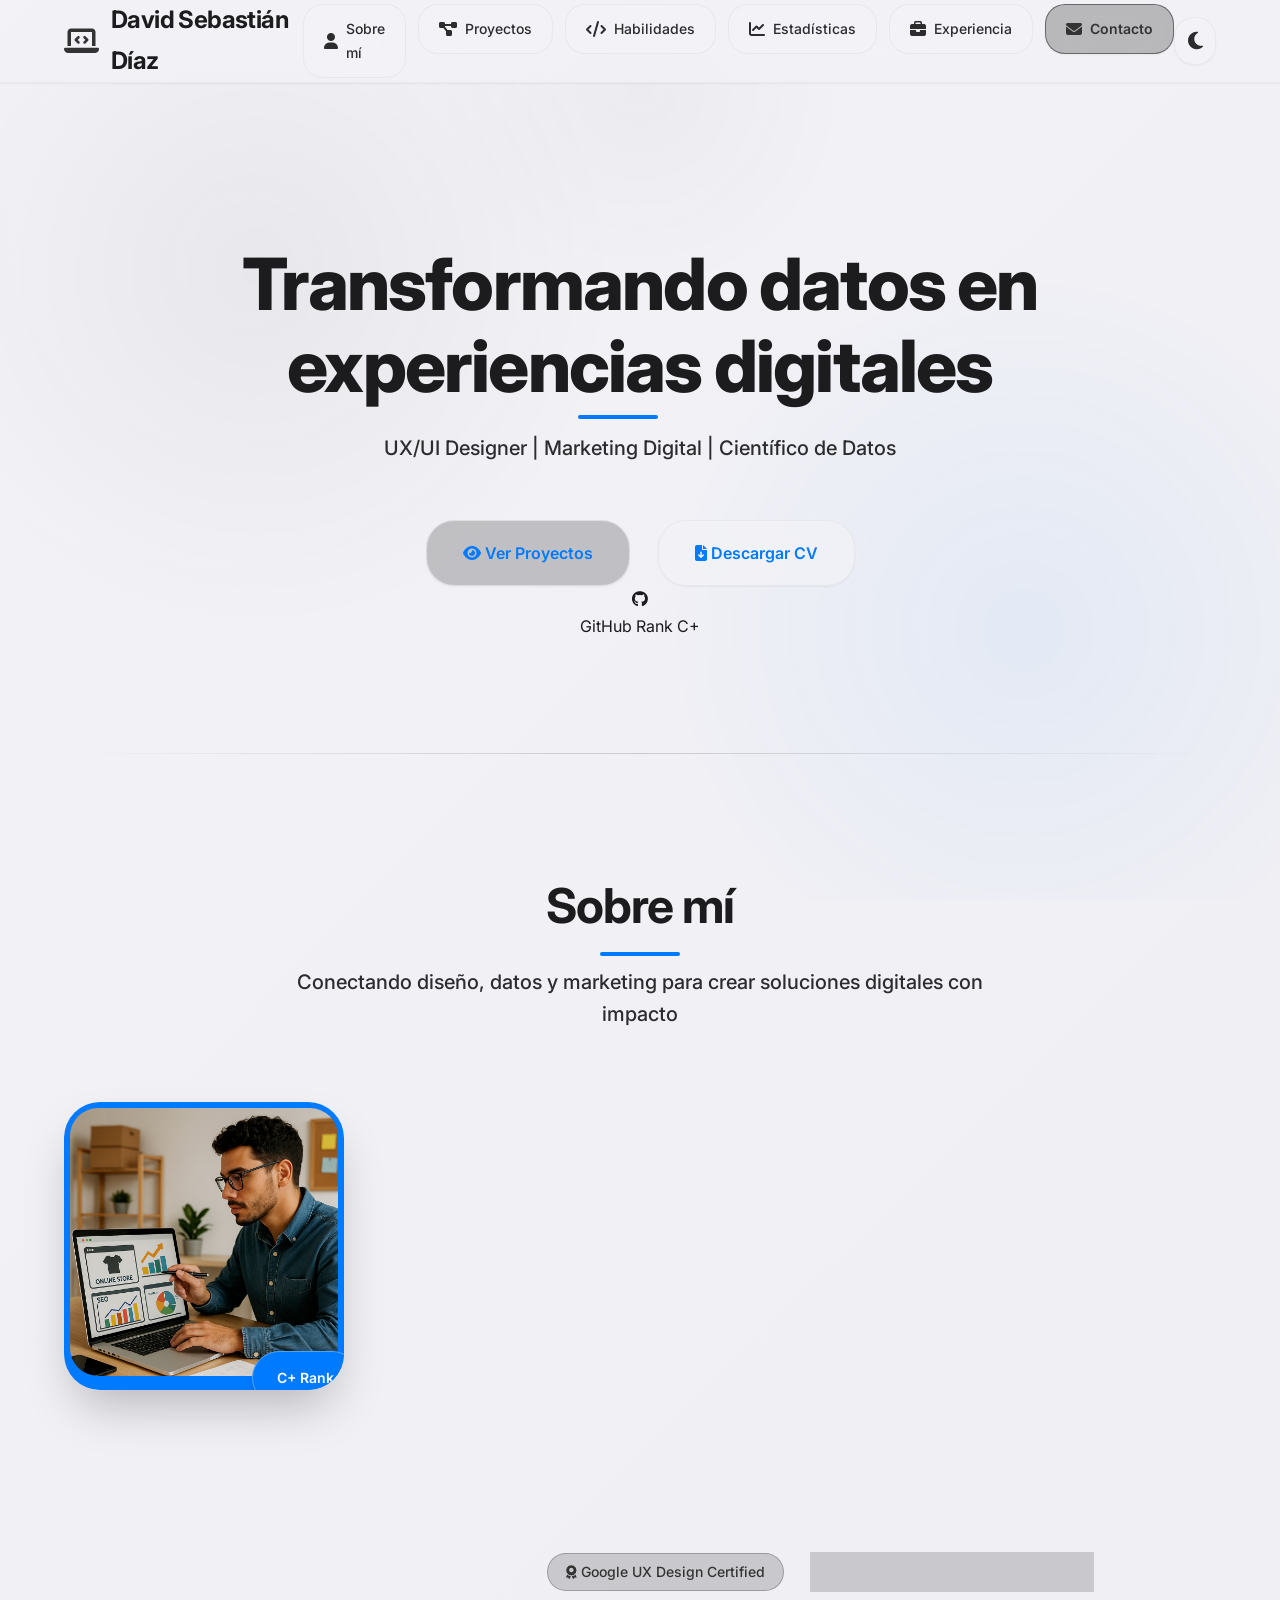
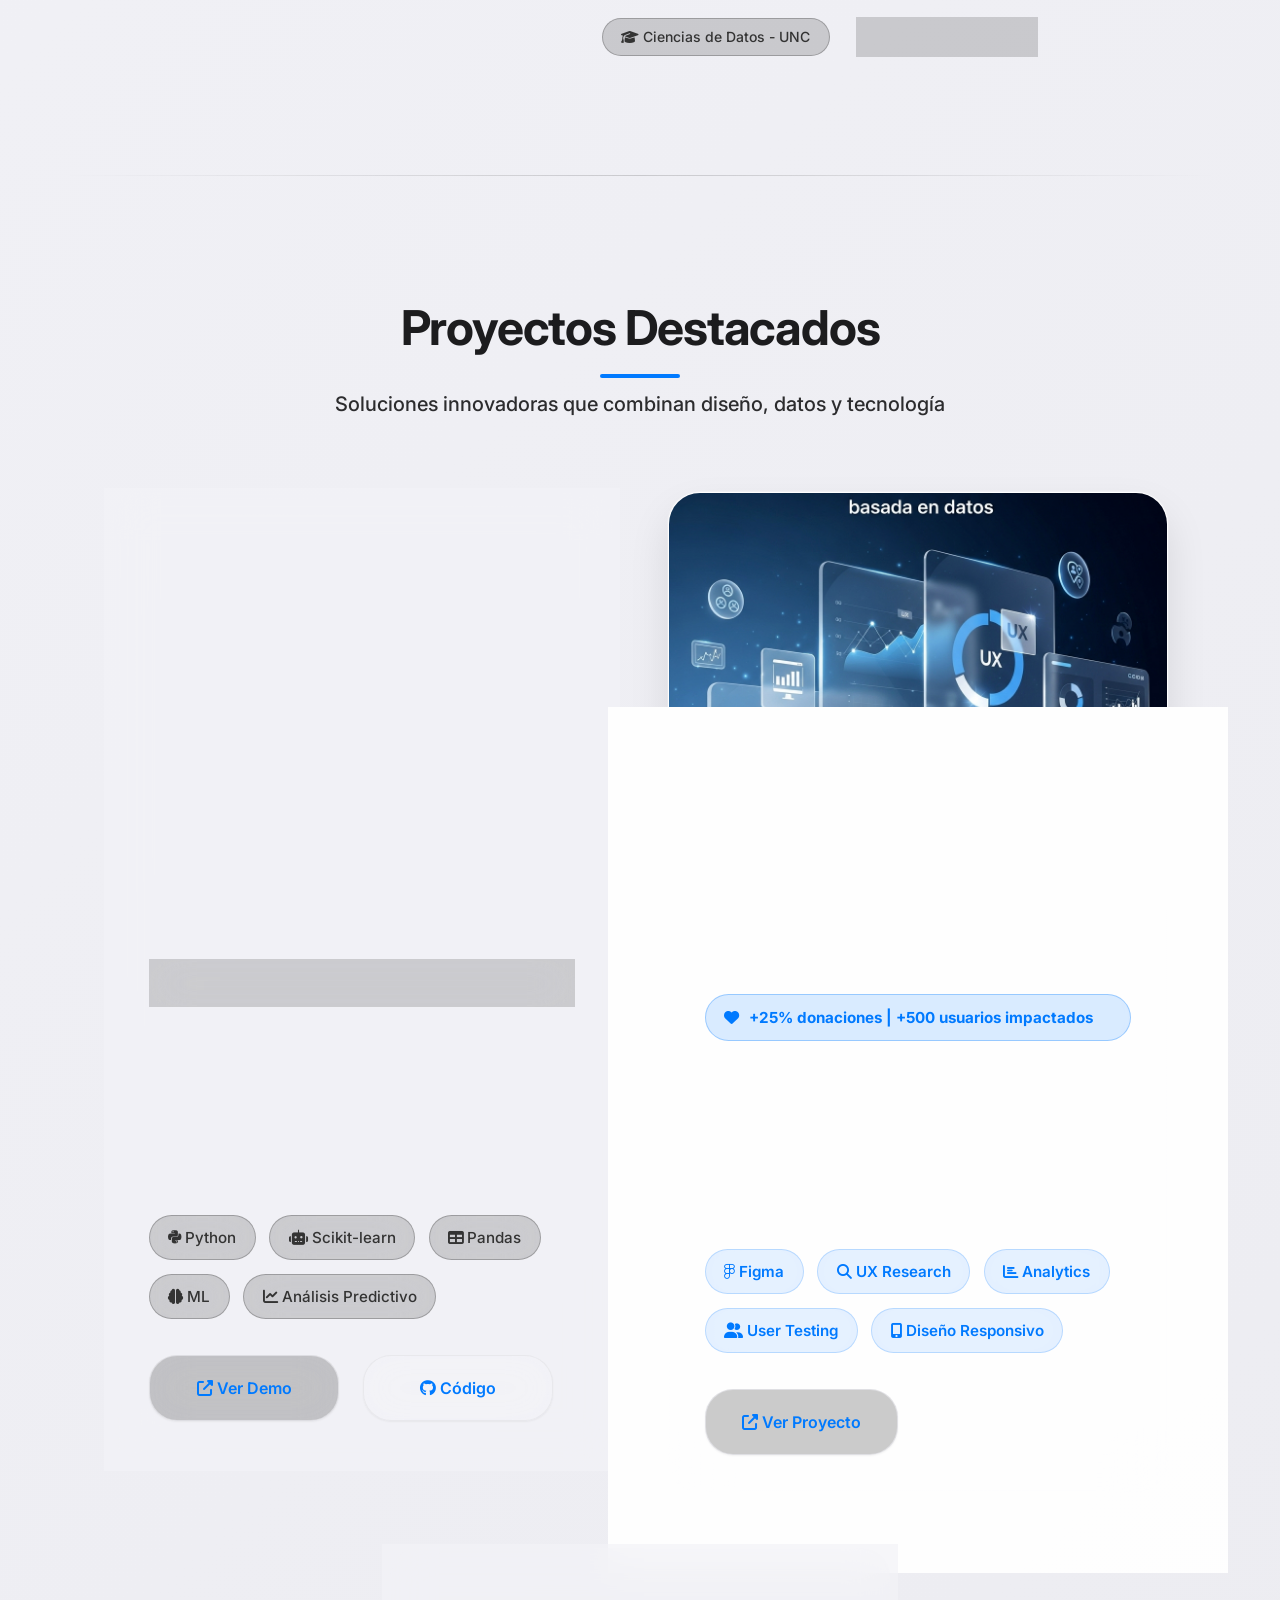
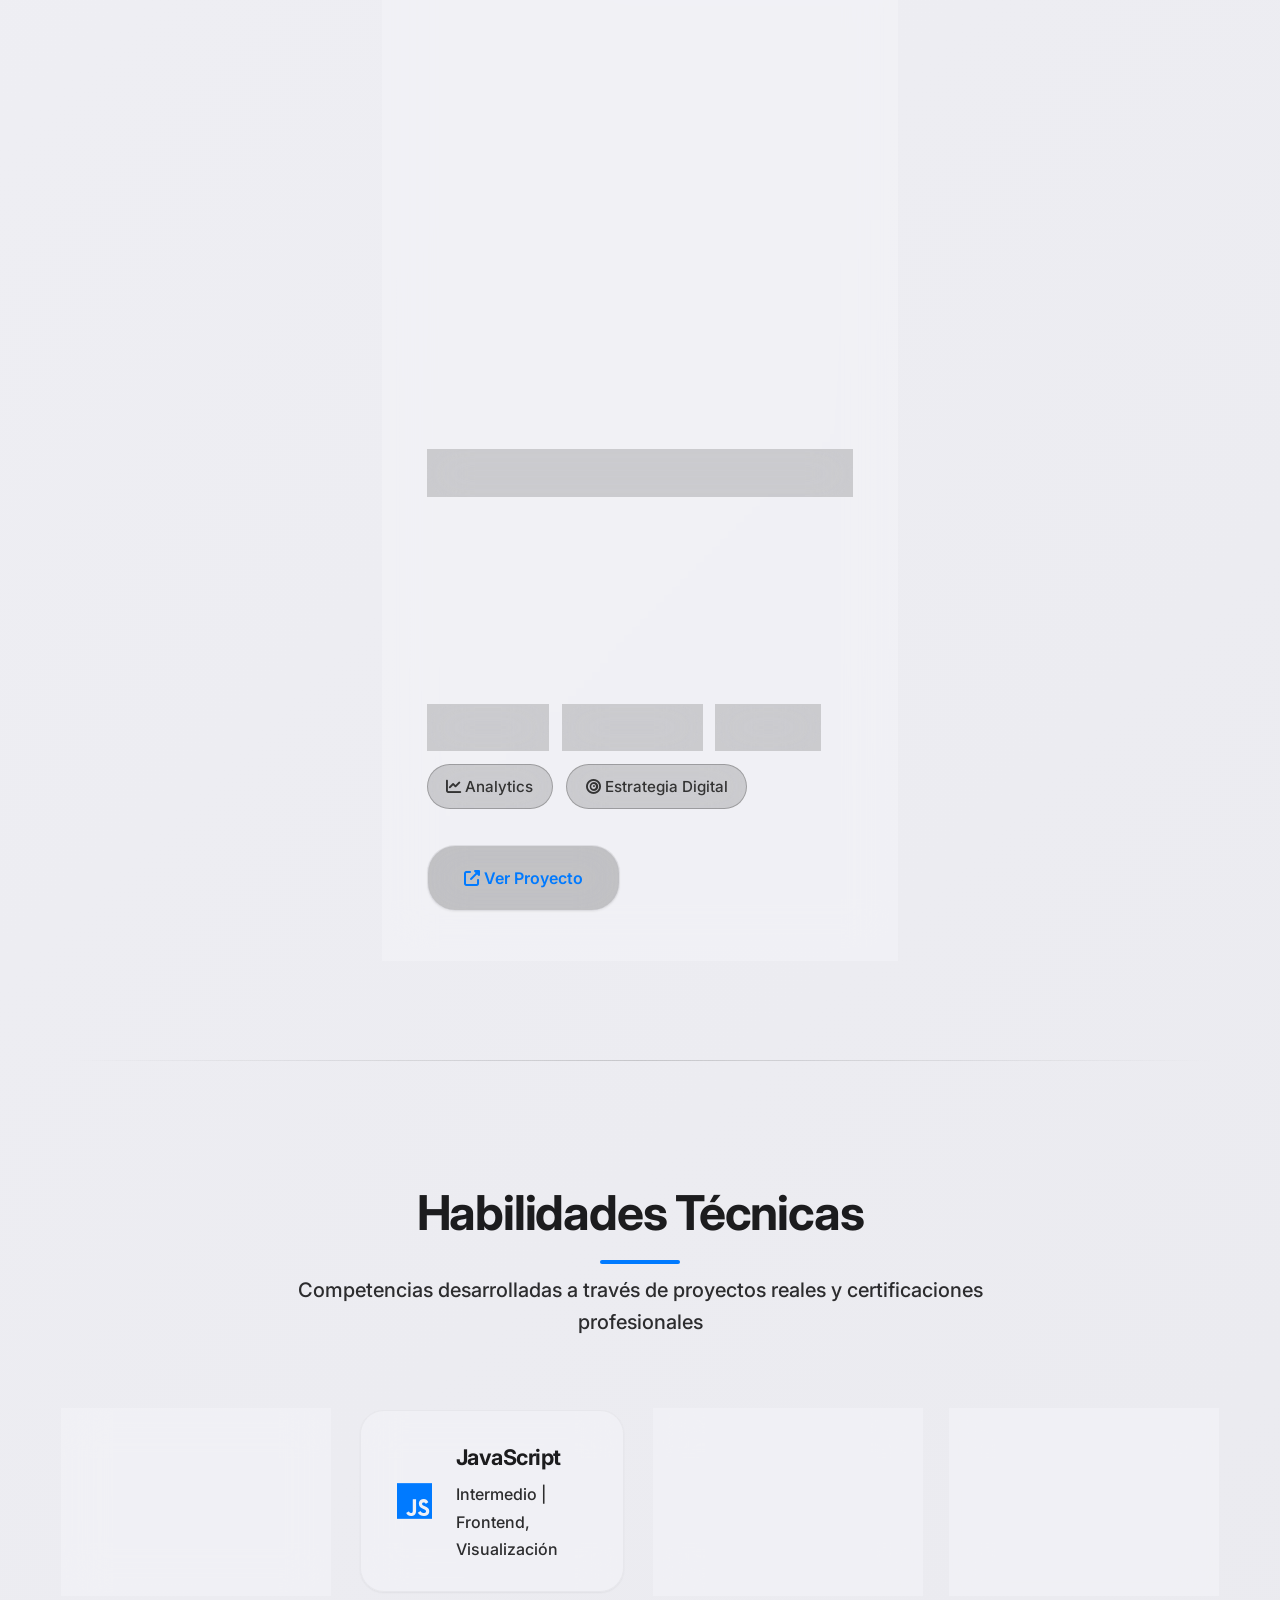
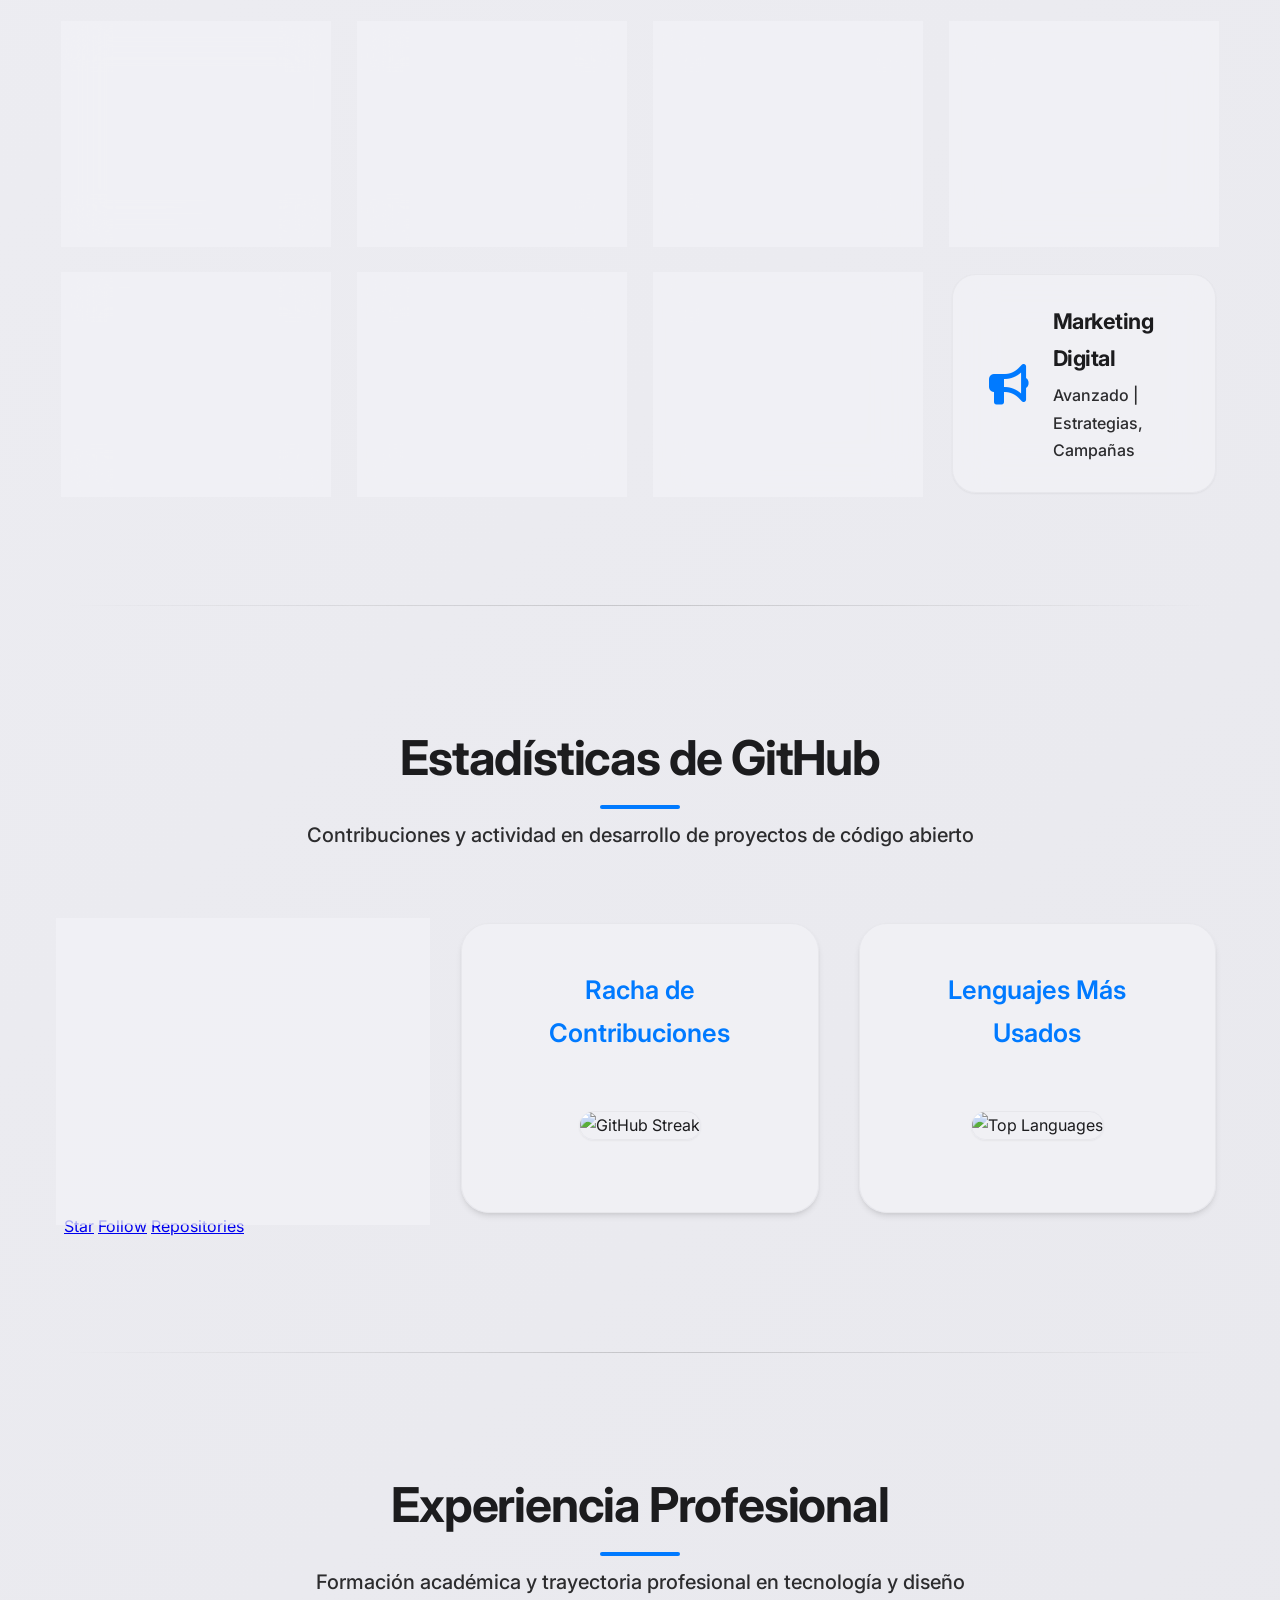
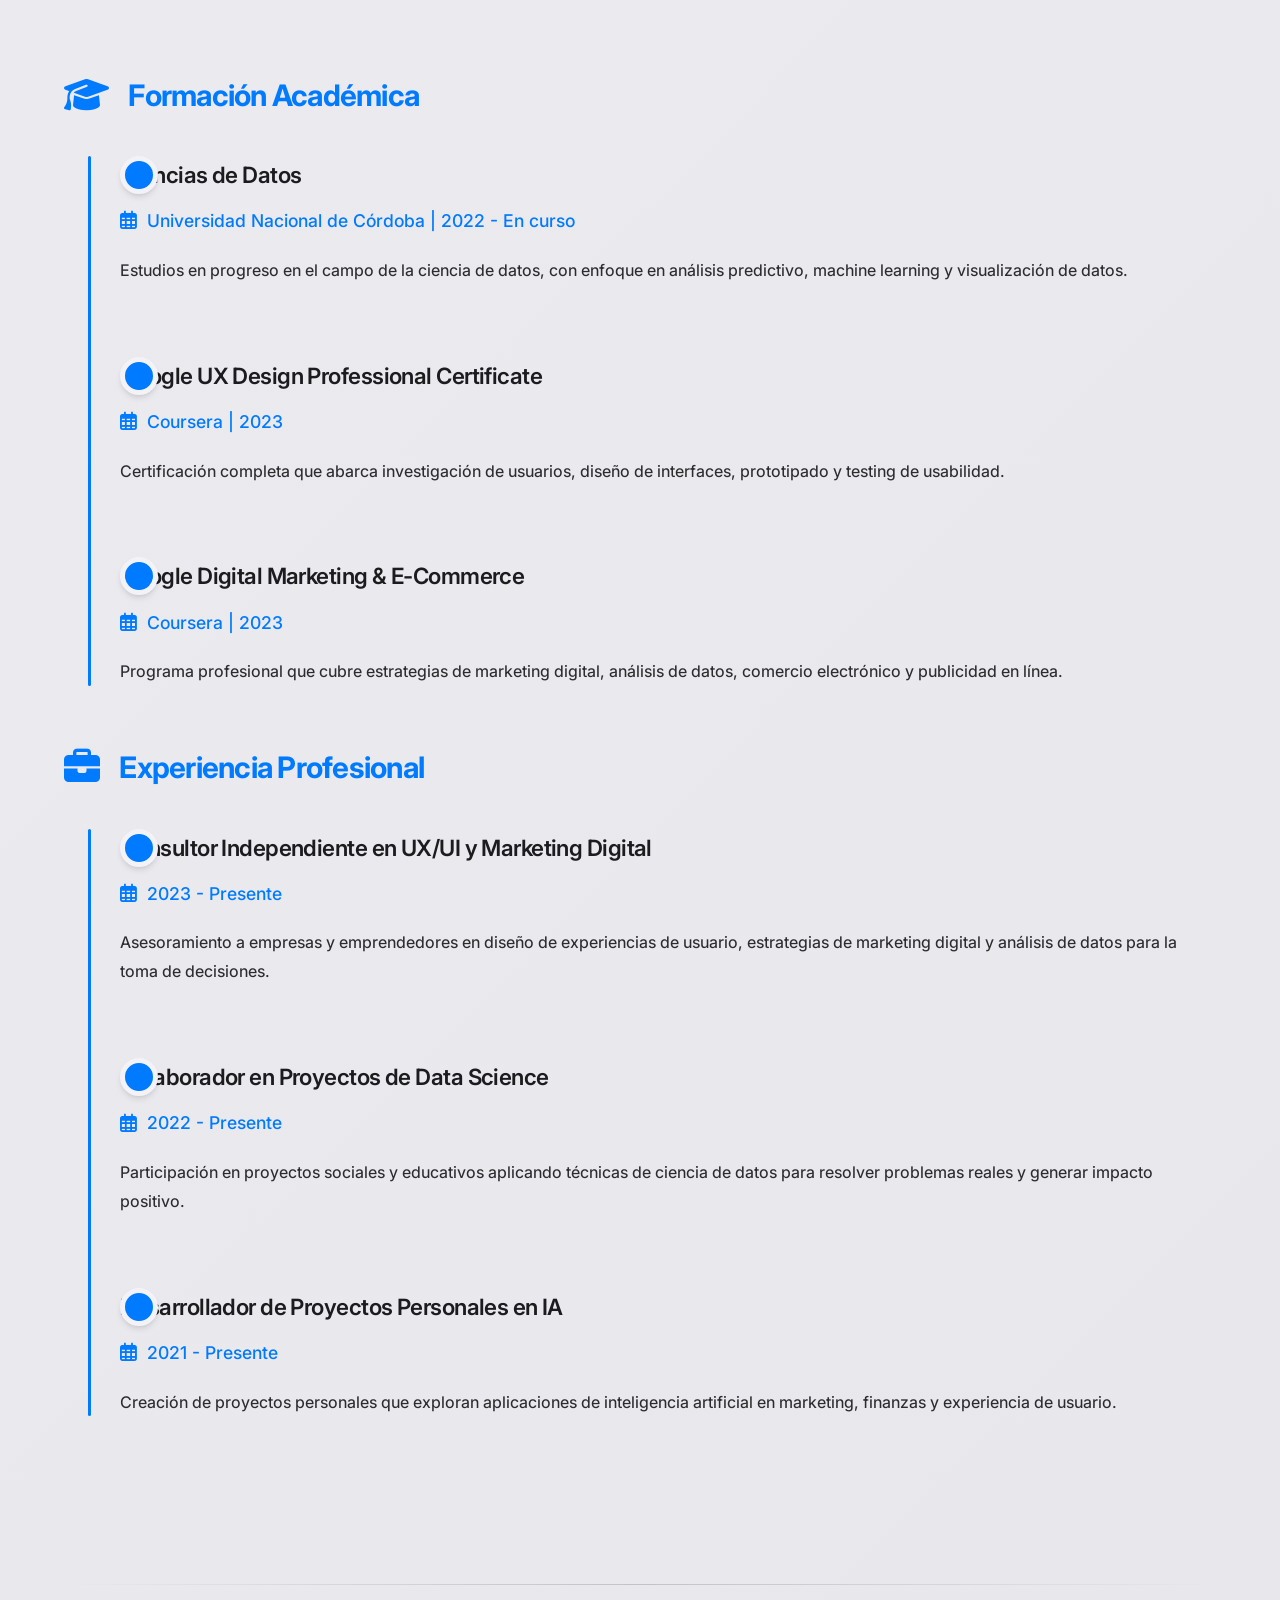
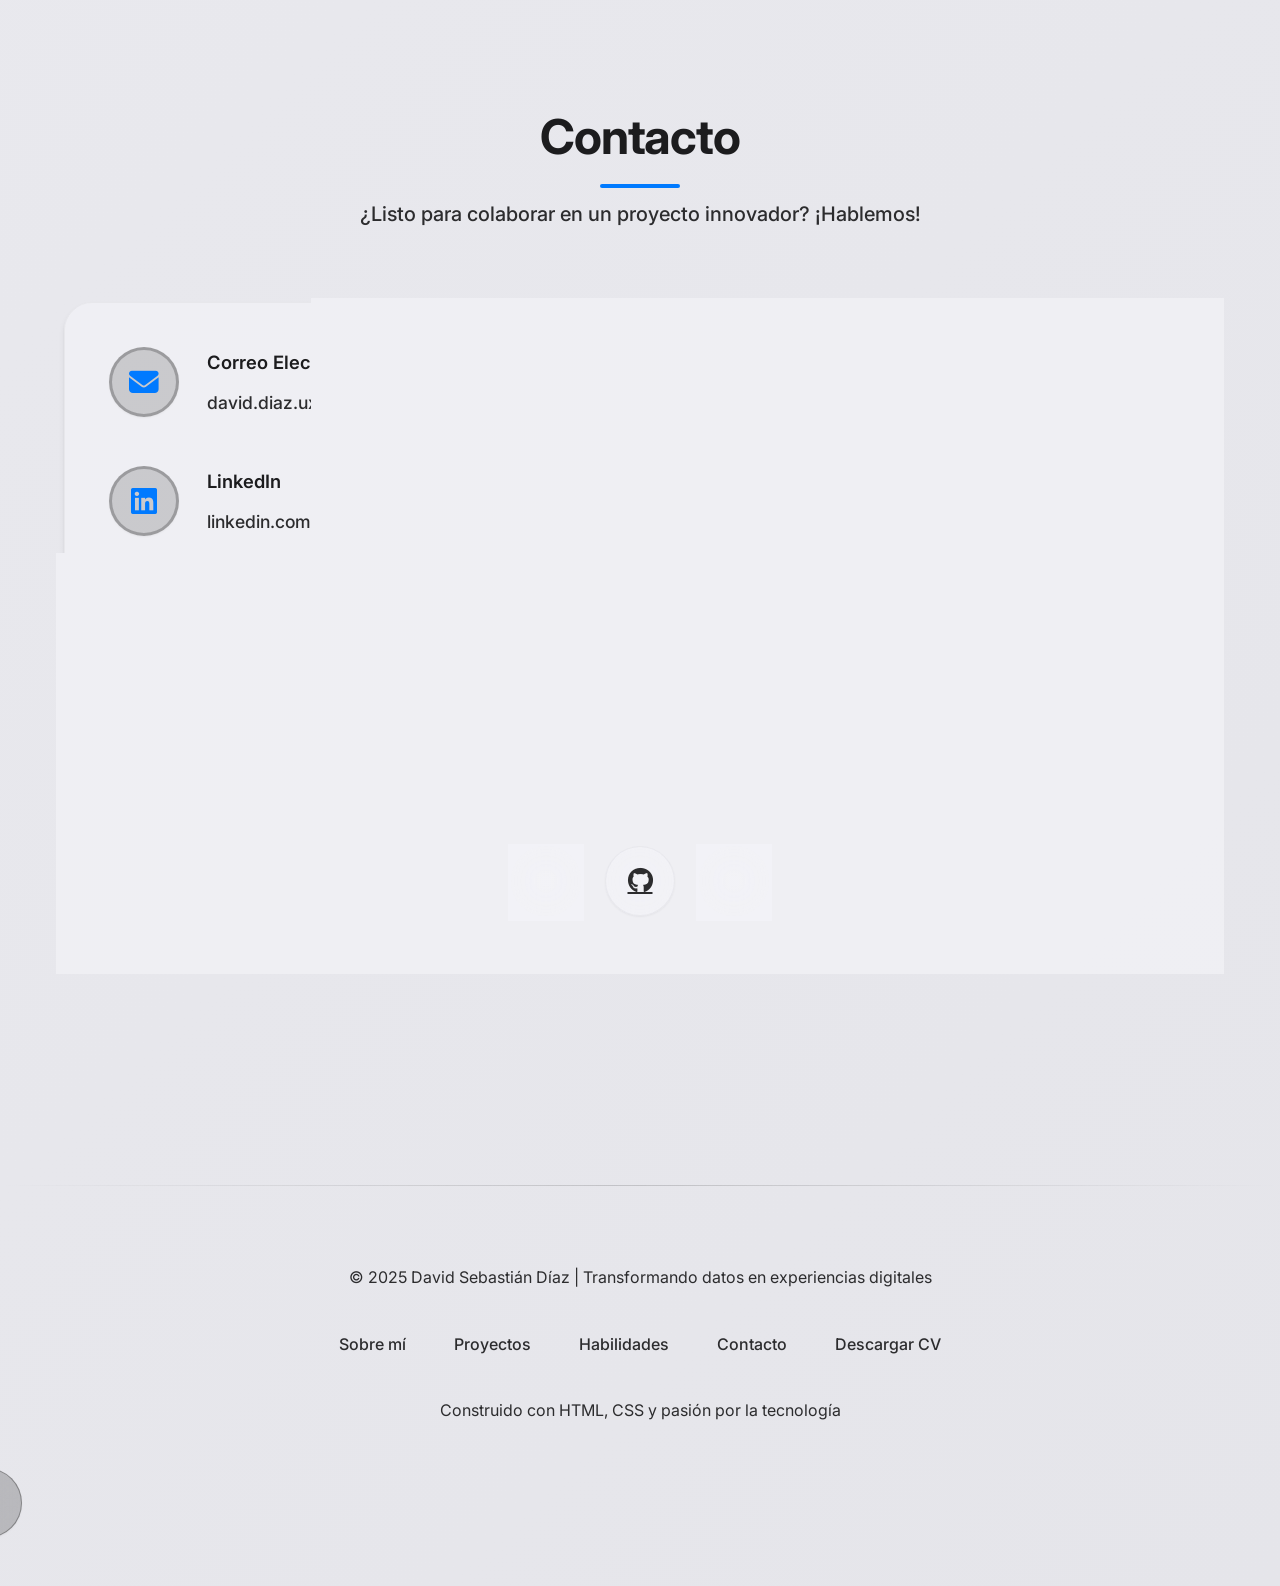
==== commit 0270ea7e: "Implement Flexbox layout, iOS26 styling, and enhance portfolio functionality Co-authored-by: dsd228 " ====
--- a/index.html
+++ b/index.html
@@ -153,7 +153,7 @@
           </div>
         </article>
 
-        <article class="project-card animate-in delay-3">
+        <article class="project-card ios26 animate-in delay-3">
           <img src="assets/img/ux-proyecto.png" alt="Rediseño de Plataforma para ONG" class="project-img" loading="lazy" />
           <div class="card-content">
             <h3>Rediseño de Plataforma para ONG</h3>
--- a/css/styles.css
+++ b/css/styles.css
@@ -1,31 +1,30 @@
 /* css/styles.css */
 :root {
-  /* Primary Colors */
-  --primary: #6366f1;
-  --primary-dark: #4f46e5;
-  --primary-light: #818cf8;
-  --primary-lighter: #c7d2fe;
-  
-  /* Secondary Colors */
-  --secondary: #ec4899;
-  --secondary-dark: #db2777;
-  --secondary-light: #f9a8d4;
+  /* Neutral Colors - Professional iOS-inspired palette */
+  --primary: #333333;
+  --primary-dark: #1a1a1a;
+  --primary-light: #666666;
+  --primary-lighter: #999999;
+  
+  --secondary: #007aff;
+  --secondary-dark: #005ad9;
+  --secondary-light: #4c9aff;
   
   /* Neutral Colors */
-  --dark: #1e293b;
-  --dark-secondary: #334155;
-  --dark-tertiary: #475569;
-  --light: #f8fafc;
-  --light-secondary: #e2e8f0;
-  --light-tertiary: #cbd5e1;
+  --dark: #1c1c1e;
+  --dark-secondary: #2c2c2e;
+  --dark-tertiary: #3a3a3c;
+  --light: #f2f2f7;
+  --light-secondary: #e5e5ea;
+  --light-tertiary: #d1d1d6;
   
   /* Accent Colors */
-  --success: #10b981;
-  --warning: #f59e0b;
-  --danger: #ef4444;
+  --success: #34c759;
+  --warning: #ff9500;
+  --danger: #ff3b30;
   
   /* UI Elements */
-  --transition: all 0.4s cubic-bezier(0.4, 0, 0.2, 1);
+  --transition: all 0.3s cubic-bezier(0.4, 0, 0.2, 1);
   --shadow-sm: 0 1px 2px 0 rgba(0, 0, 0, 0.05);
   --shadow-md: 0 4px 6px -1px rgba(0, 0, 0, 0.1), 0 2px 4px -1px rgba(0, 0, 0, 0.06);
   --shadow-lg: 0 10px 15px -3px rgba(0, 0, 0, 0.1), 0 4px 6px -2px rgba(0, 0, 0, 0.05);
@@ -46,10 +45,10 @@
   --border-width: 1px;
   
   /* Glassmorphism */
-  --glass-bg: rgba(255, 255, 255, 0.25);
-  --glass-border: rgba(255, 255, 255, 0.3);
-  --glass-dark-bg: rgba(15, 23, 42, 0.2);
-  --glass-dark-border: rgba(255, 255, 255, 0.1);
+  --glass-bg: rgba(242, 242, 247, 0.7);
+  --glass-border: rgba(229, 229, 234, 0.8);
+  --glass-dark-bg: rgba(28, 28, 30, 0.7);
+  --glass-dark-border: rgba(58, 58, 60, 0.8);
   
   /* Typography */
   --font-family: 'Inter', -apple-system, BlinkMacSystemFont, 'Segoe UI', Roboto, sans-serif;
@@ -104,9 +103,9 @@
   font-family: var(--font-family);
   line-height: 1.7;
   color: var(--dark);
-  background-color: #f1f5f9;
-  transition: var(--transition);
-  background: linear-gradient(135deg, #f0f9ff 0%, #e0f2fe 25%, #bae6fd 50%, #7dd3fc 75%, #38bdf8 100%);
+  background-color: #f2f2f7;
+  transition: var(--transition);
+  background: linear-gradient(135deg, #f2f2f7 0%, #e5e5ea 100%);
   min-height: 100vh;
   position: relative;
   overflow-x: hidden;
@@ -122,29 +121,29 @@
   width: 100%;
   height: 100%;
   background: 
-    radial-gradient(circle at 20% 30%, rgba(99, 102, 241, 0.08) 0%, transparent 30%),
-    radial-gradient(circle at 80% 70%, rgba(236, 72, 153, 0.08) 0%, transparent 30%),
-    radial-gradient(circle at 50% 10%, rgba(99, 102, 241, 0.05) 0%, transparent 20%);
+    radial-gradient(circle at 20% 30%, rgba(51, 51, 51, 0.05) 0%, transparent 30%),
+    radial-gradient(circle at 80% 70%, rgba(0, 122, 255, 0.05) 0%, transparent 30%),
+    radial-gradient(circle at 50% 10%, rgba(51, 51, 51, 0.03) 0%, transparent 20%);
   z-index: -1;
   pointer-events: none;
 }
 
 body.dark-mode {
-  --dark: #f8fafc;
-  --dark-secondary: #e2e8f0;
-  --dark-tertiary: #cbd5e1;
-  --light: #1e293b;
-  --light-secondary: #334155;
-  --light-tertiary: #475569;
-  background: linear-gradient(135deg, #0f172a 0%, #1e293b 25%, #334155 50%, #475569 75%, #64748b 100%);
+  --dark: #f2f2f7;
+  --dark-secondary: #e5e5ea;
+  --dark-tertiary: #d1d1d6;
+  --light: #1c1c1e;
+  --light-secondary: #2c2c2e;
+  --light-tertiary: #3a3a3c;
+  background: linear-gradient(135deg, #1c1c1e 0%, #2c2c2e 100%);
   color: var(--light);
 }
 
 body.dark-mode::before {
   background: 
-    radial-gradient(circle at 20% 30%, rgba(99, 102, 241, 0.15) 0%, transparent 30%),
-    radial-gradient(circle at 80% 70%, rgba(236, 72, 153, 0.15) 0%, transparent 30%),
-    radial-gradient(circle at 50% 10%, rgba(99, 102, 241, 0.1) 0%, transparent 20%);
+    radial-gradient(circle at 20% 30%, rgba(51, 51, 51, 0.1) 0%, transparent 30%),
+    radial-gradient(circle at 80% 70%, rgba(0, 122, 255, 0.1) 0%, transparent 30%),
+    radial-gradient(circle at 50% 10%, rgba(51, 51, 51, 0.08) 0%, transparent 20%);
 }
 
 /* Skip to content link for accessibility */
@@ -217,20 +216,14 @@
 
 .logo-icon {
   font-size: 1.75rem;
-  background: linear-gradient(135deg, var(--primary) 0%, var(--secondary) 100%);
-  -webkit-background-clip: text;
-  -webkit-text-fill-color: transparent;
-  background-clip: text;
+  color: var(--primary);
 }
 
 .header h1 {
   font-size: 1.5rem;
   margin: 0;
   letter-spacing: -0.025em;
-  background: linear-gradient(135deg, var(--primary) 0%, var(--secondary) 100%);
-  -webkit-background-clip: text;
-  -webkit-text-fill-color: transparent;
-  background-clip: text;
+  color: var(--dark);
 }
 
 .theme-toggle {
@@ -266,7 +259,7 @@
   left: 0;
   right: 0;
   bottom: 0;
-  background: linear-gradient(135deg, rgba(99, 102, 241, 0.2) 0%, rgba(236, 72, 153, 0.2) 100%);
+  background: linear-gradient(135deg, rgba(51, 51, 51, 0.2) 0%, rgba(0, 122, 255, 0.2) 100%);
   z-index: -1;
   border-radius: 1.25rem;
   opacity: 0;
@@ -317,29 +310,29 @@
 }
 
 .nav a:hover, .nav a:focus {
-  background: rgba(99, 102, 241, 0.2);
-  border-color: rgba(99, 102, 241, 0.4);
+  background: rgba(51, 51, 51, 0.2);
+  border-color: rgba(51, 51, 51, 0.4);
   color: var(--primary);
   transform: translateY(-2px);
 }
 
 body.dark-mode .nav a:hover, body.dark-mode .nav a:focus {
-  background: rgba(99, 102, 241, 0.2);
-  border-color: rgba(99, 102, 241, 0.4);
+  background: rgba(51, 51, 51, 0.2);
+  border-color: rgba(51, 51, 51, 0.4);
   color: var(--primary-light);
 }
 
 .nav a.active {
-  background: rgba(99, 102, 241, 0.3);
-  border-color: rgba(99, 102, 241, 0.6);
+  background: rgba(51, 51, 51, 0.3);
+  border-color: rgba(51, 51, 51, 0.6);
   color: var(--primary);
   font-weight: 600;
   box-shadow: var(--shadow-sm);
 }
 
-body.dark-mode .nav a.active {
-  background: rgba(99, 102, 241, 0.3);
-  border-color: rgba(99, 102, 241, 0.6);
+.body.dark-mode .nav a.active {
+  background: rgba(51, 51, 51, 0.3);
+  border-color: rgba(51, 51, 51, 0.6);
   color: var(--primary-light);
 }
 
@@ -362,10 +355,7 @@
   font-weight: 800;
   margin-bottom: 1.5rem;
   line-height: 1.15;
-  background: linear-gradient(135deg, var(--primary) 0%, var(--secondary) 100%);
-  -webkit-background-clip: text;
-  -webkit-text-fill-color: transparent;
-  background-clip: text;
+  color: var(--dark);
   position: relative;
   letter-spacing: -0.025em;
 }
@@ -382,7 +372,7 @@
   transform: translateX(-50%);
   width: 80px;
   height: 4px;
-  background: linear-gradient(90deg, var(--primary) 0%, var(--secondary) 100%);
+  background: var(--secondary);
   border-radius: 2px;
 }
 
@@ -397,7 +387,7 @@
   line-height: 1.6;
 }
 
-body.dark-mode .hero-subtitle {
+.body.dark-mode .hero-subtitle {
   color: var(--gray);
 }
 
@@ -423,7 +413,7 @@
   left: 0;
   right: 0;
   height: 1px;
-  background: linear-gradient(90deg, transparent, rgba(99, 102, 241, 0.2), transparent);
+  background: linear-gradient(90deg, transparent, rgba(51, 51, 51, 0.2), transparent);
 }
 
 .section-header {
@@ -440,13 +430,9 @@
   display: inline-block;
   font-weight: 700;
   letter-spacing: -0.025em;
-  background: linear-gradient(135deg, var(--primary) 0%, var(--secondary) 100%);
-  -webkit-background-clip: text;
-  -webkit-text-fill-color: transparent;
-  background-clip: text;
-}
-
-body.dark-mode .section-title {
+}
+
+.body.dark-mode .section-title {
   color: var(--light);
 }
 
@@ -458,7 +444,7 @@
   transform: translateX(-50%);
   width: 80px;
   height: 4px;
-  background: linear-gradient(90deg, var(--primary) 0%, var(--secondary) 100%);
+  background: var(--secondary);
   border-radius: 2px;
 }
 
@@ -471,7 +457,7 @@
   line-height: 1.6;
 }
 
-body.dark-mode .section-subtitle {
+.body.dark-mode .section-subtitle {
   color: var(--gray);
 }
 
@@ -501,7 +487,7 @@
 .about-img-mask {
   width: 100%;
   height: 100%;
-  background: linear-gradient(135deg, var(--primary) 0%, var(--secondary) 100%);
+  background: var(--secondary);
   padding: 6px;
   border-radius: 2rem;
 }
@@ -522,7 +508,7 @@
   position: absolute;
   bottom: -15px;
   right: -15px;
-  background: linear-gradient(135deg, var(--primary) 0%, var(--primary-dark) 100%);
+  background: var(--secondary);
   color: white;
   padding: 0.9rem 1.5rem;
   border-radius: 2.25rem;
@@ -538,13 +524,13 @@
 
 @keyframes pulse {
   0% {
-    box-shadow: 0 0 0 0 rgba(99, 102, 241, 0.7);
+    box-shadow: 0 0 0 0 rgba(0, 122, 255, 0.7);
   }
   70% {
-    box-shadow: 0 0 0 12px rgba(99, 102, 241, 0);
+    box-shadow: 0 0 0 12px rgba(0, 122, 255, 0);
   }
   100% {
-    box-shadow: 0 0 0 0 rgba(99, 102, 241, 0);
+    box-shadow: 0 0 0 0 rgba(0, 122, 255, 0);
   }
 }
 
@@ -561,28 +547,25 @@
   font-weight: 450;
 }
 
-body.dark-mode .about-content p {
+.body.dark-mode .about-content p {
   color: var(--gray);
 }
 
 .highlight {
-  background: linear-gradient(135deg, var(--primary) 0%, var(--secondary) 100%);
-  -webkit-background-clip: text;
-  -webkit-text-fill-color: transparent;
-  background-clip: text;
+  color: var(--secondary);
   font-weight: 600;
 }
 
 .badge {
   display: inline-block;
-  background: rgba(99, 102, 241, 0.2);
+  background: rgba(51, 51, 51, 0.2);
   color: var(--primary);
   padding: 0.4rem 1.15rem;
   border-radius: 2.25rem;
   font-size: var(--font-size-sm);
   font-weight: 500;
   margin: 0.4rem;
-  border: 1px solid rgba(99, 102, 241, 0.3);
+  border: 1px solid rgba(51, 51, 51, 0.3);
   backdrop-filter: blur(20px);
   -webkit-backdrop-filter: blur(20px);
   transition: var(--transition);
@@ -590,20 +573,27 @@
 
 .badge:hover, .badge:focus {
   transform: translateY(-2px);
-  background: rgba(99, 102, 241, 0.3);
-}
-
-body.dark-mode .badge {
-  background: rgba(99, 102, 241, 0.1);
-  border-color: rgba(99, 102, 241, 0.2);
+  background: rgba(51, 51, 51, 0.3);
+}
+
+.body.dark-mode .badge {
+  background: rgba(51, 51, 51, 0.1);
+  border-color: rgba(51, 51, 51, 0.2);
 }
 
 /* Projects */
 .projects {
-  display: grid;
+  display: flex;
+  flex-wrap: wrap;
   gap: 3.5rem;
-  grid-template-columns: repeat(auto-fit, minmax(400px, 1fr));
   margin-top: 3rem;
+  justify-content: center;
+}
+
+.project-card {
+  flex: 1 1 400px;
+  max-width: 500px;
+  min-width: 350px;
 }
 
 .project-card {
@@ -629,7 +619,7 @@
   left: 0;
   right: 0;
   height: 4px;
-  background: linear-gradient(90deg, var(--primary) 0%, var(--secondary) 100%);
+  background: var(--secondary);
   transform: scaleX(0);
   transform-origin: left;
   transition: var(--transition);
@@ -640,7 +630,7 @@
   transform: scaleX(1);
 }
 
-body.dark-mode .project-card {
+.body.dark-mode .project-card {
   background: var(--glass-dark-bg);
   border-color: var(--glass-dark-border);
 }
@@ -675,35 +665,136 @@
   transition: var(--transition);
   font-weight: 700;
   letter-spacing: -0.025em;
-  background: linear-gradient(135deg, var(--primary) 0%, var(--secondary) 100%);
-  -webkit-background-clip: text;
-  -webkit-text-fill-color: transparent;
-  background-clip: text;
-}
-
-body.dark-mode .project-card h3 {
+}
+
+.body.dark-mode .project-card h3 {
   color: var(--light);
 }
 
 .project-card h4 {
   font-size: 1.25rem;
-  color: var(--primary);
+  color: var(--secondary);
   margin-bottom: 1.5rem;
   font-weight: 600;
+}
+
+/* iOS26 Project - iOS-inspired styling */
+.project-card.ios26 {
+  background: rgba(255, 255, 255, 0.9);
+  border: 1px solid rgba(255, 255, 255, 0.2);
+  border-radius: 2rem;
+  backdrop-filter: blur(30px);
+  -webkit-backdrop-filter: blur(30px);
+  box-shadow: 
+    0 20px 40px rgba(0, 0, 0, 0.1),
+    0 1px 0 rgba(255, 255, 255, 0.8) inset,
+    0 0 0 1px rgba(255, 255, 255, 0.3);
+  position: relative;
+}
+
+.project-card.ios26::before {
+  background: linear-gradient(135deg, #007aff 0%, #5ac8fa 100%);
+  height: 6px;
+  border-radius: 3px 3px 0 0;
+}
+
+.project-card.ios26:hover {
+  transform: translateY(-8px);
+  box-shadow: 
+    0 25px 50px rgba(0, 0, 0, 0.15),
+    0 1px 0 rgba(255, 255, 255, 0.9) inset,
+    0 0 0 1px rgba(255, 255, 255, 0.4);
+}
+
+.project-card.ios26 h3 {
+  color: #1c1c1e;
+  font-weight: 800;
+  text-shadow: 0 1px 2px rgba(255, 255, 255, 0.8);
+}
+
+.project-card.ios26 h4 {
+  color: #007aff;
+  font-weight: 700;
+}
+
+.project-card.ios26 p {
+  color: #3a3a3c;
+  font-weight: 500;
+  text-shadow: 0 1px 1px rgba(255, 255, 255, 0.6);
+}
+
+.project-card.ios26 .project-metric {
+  background: rgba(0, 122, 255, 0.15);
+  border: 1px solid rgba(0, 122, 255, 0.3);
+  color: #007aff;
+  font-weight: 700;
+  text-shadow: none;
+}
+
+.project-card.ios26 .tags span {
+  background: rgba(0, 122, 255, 0.1);
+  border: 1px solid rgba(0, 122, 255, 0.2);
+  color: #007aff;
+  font-weight: 600;
+  text-shadow: none;
+}
+
+.project-card.ios26 .tags span:hover {
+  background: rgba(0, 122, 255, 0.2);
+}
+
+/* Dark mode adjustments for iOS26 */
+.body.dark-mode .project-card.ios26 {
+  background: rgba(28, 28, 30, 0.95);
+  border: 1px solid rgba(58, 58, 60, 0.6);
+  box-shadow: 
+    0 20px 40px rgba(0, 0, 0, 0.3),
+    0 1px 0 rgba(255, 255, 255, 0.1) inset,
+    0 0 0 1px rgba(255, 255, 255, 0.1);
+}
+
+.body.dark-mode .project-card.ios26 h3 {
+  color: #f2f2f7;
+  text-shadow: 0 1px 2px rgba(0, 0, 0, 0.3);
+}
+
+.body.dark-mode .project-card.ios26 h4 {
+  color: #5ac8fa;
+}
+
+.body.dark-mode .project-card.ios26 p {
+  color: #e5e5ea;
+  text-shadow: 0 1px 1px rgba(0, 0, 0, 0.2);
+}
+
+.body.dark-mode .project-card.ios26 .project-metric {
+  background: rgba(90, 200, 250, 0.2);
+  border: 1px solid rgba(90, 200, 250, 0.4);
+  color: #5ac8fa;
+}
+
+.body.dark-mode .project-card.ios26 .tags span {
+  background: rgba(90, 200, 250, 0.15);
+  border: 1px solid rgba(90, 200, 250, 0.3);
+  color: #5ac8fa;
+}
+
+.body.dark-mode .project-card.ios26 .tags span:hover {
+  background: rgba(90, 200, 250, 0.25);
 }
 
 .project-metric {
   display: inline-flex;
   align-items: center;
   gap: 0.6rem;
-  background: rgba(99, 102, 241, 0.2);
+  background: rgba(51, 51, 51, 0.2);
   color: var(--primary);
   padding: 0.6rem 1.15rem;
   border-radius: 2.25rem;
   font-size: 0.95rem;
   margin-bottom: 2rem;
   font-weight: 600;
-  border: 1px solid rgba(99, 102, 241, 0.3);
+  border: 1px solid rgba(51, 51, 51, 0.3);
   backdrop-filter: blur(20px);
   -webkit-backdrop-filter: blur(20px);
   transition: var(--transition);
@@ -721,7 +812,7 @@
   font-weight: 450;
 }
 
-body.dark-mode .project-card p {
+.body.dark-mode .project-card p {
   color: var(--gray);
 }
 
@@ -733,31 +824,31 @@
 }
 
 .tags span {
-  background: rgba(99, 102, 241, 0.2);
+  background: rgba(51, 51, 51, 0.2);
   color: var(--primary);
   padding: 0.55rem 1.15rem;
   border-radius: 2.25rem;
   font-size: 0.95rem;
   font-weight: 500;
-  border: 1px solid rgba(99, 102, 241, 0.3);
+  border: 1px solid rgba(51, 51, 51, 0.3);
   backdrop-filter: blur(20px);
   -webkit-backdrop-filter: blur(20px);
   transition: var(--transition);
 }
 
 .tags span:hover, .tags span:focus {
-  background: rgba(99, 102, 241, 0.3);
+  background: rgba(51, 51, 51, 0.3);
   transform: translateY(-2px);
 }
 
 .body.dark-mode .tags span {
-  background: rgba(99, 102, 241, 0.15);
+  background: rgba(51, 51, 51, 0.15);
   color: var(--primary-light);
-  border-color: rgba(99, 102, 241, 0.2);
+  border-color: rgba(51, 51, 51, 0.2);
 }
 
 .body.dark-mode .tags span:hover, .body.dark-mode .tags span:focus {
-  background: rgba(99, 102, 241, 0.25);
+  background: rgba(51, 51, 51, 0.25);
 }
 
 .project-links {
@@ -795,15 +886,12 @@
 .skill-item:hover, .skill-item:focus {
   transform: translateY(-8px);
   box-shadow: var(--shadow-lg);
-  border-color: rgba(99, 102, 241, 0.6);
+  border-color: rgba(51, 51, 51, 0.6);
 }
 
 .skill-icon {
   font-size: 2.5rem;
-  background: linear-gradient(135deg, var(--primary) 0%, var(--secondary) 100%);
-  -webkit-background-clip: text;
-  -webkit-text-fill-color: transparent;
-  background-clip: text;
+  color: var(--secondary);
 }
 
 .skill-info {
@@ -877,7 +965,7 @@
 
 .stats-title {
   font-size: 1.6rem;
-  color: var(--primary);
+  color: var(--secondary);
   margin-bottom: 1.75rem;
   font-weight: 600;
 }
@@ -894,14 +982,10 @@
 .experience-category h3 {
   font-size: 1.85rem;
   margin-bottom: 2.25rem;
-  color: var(--primary);
+  color: var(--secondary);
   display: flex;
   align-items: center;
   gap: 1.25rem;
-  background: linear-gradient(135deg, var(--primary) 0%, var(--secondary) 100%);
-  -webkit-background-clip: text;
-  -webkit-text-fill-color: transparent;
-  background-clip: text;
   font-weight: 700;
   letter-spacing: -0.025em;
 }
@@ -922,7 +1006,7 @@
   top: 0;
   bottom: 0;
   width: 3px;
-  background: linear-gradient(180deg, var(--primary) 0%, var(--secondary) 100%);
+  background: var(--secondary);
   border-radius: 2px;
 }
 
@@ -945,7 +1029,7 @@
   width: 28px;
   height: 28px;
   border-radius: 50%;
-  background: linear-gradient(135deg, var(--primary) 0%, var(--secondary) 100%);
+  background: var(--secondary);
   border: 5px solid var(--light);
   box-shadow: var(--shadow-md);
   z-index: 10;
@@ -969,7 +1053,7 @@
 
 .timeline-date {
   font-size: 1.1rem;
-  color: var(--primary);
+  color: var(--secondary);
   font-weight: 500;
   margin-bottom: 1.25rem;
   display: flex;
@@ -1039,16 +1123,16 @@
 
 .contact-icon {
   font-size: 1.85rem;
-  color: var(--primary);
+  color: var(--secondary);
   width: 70px;
   height: 70px;
   display: flex;
   align-items: center;
   justify-content: center;
-  background: rgba(99, 102, 241, 0.2);
+  background: rgba(51, 51, 51, 0.2);
   border-radius: 50%;
   flex-shrink: 0;
-  border: 3px solid rgba(99, 102, 241, 0.3);
+  border: 3px solid rgba(51, 51, 51, 0.3);
   box-shadow: var(--shadow-sm);
   transition: var(--transition);
 }
@@ -1090,7 +1174,7 @@
 }
 
 .contact-value a:hover, .contact-value a:focus {
-  color: var(--primary);
+  color: var(--secondary);
   text-decoration: underline;
 }
 
@@ -1099,7 +1183,7 @@
 }
 
 .body.dark-mode .contact-value a:hover, .body.dark-mode .contact-value a:focus {
-  color: var(--primary-light);
+  color: var(--secondary-light);
 }
 
 .contact-social {
@@ -1129,7 +1213,7 @@
 .social-btn:hover, .social-btn:focus {
   transform: translateY(-8px) scale(1.05);
   box-shadow: var(--shadow-lg);
-  background: rgba(99, 102, 241, 0.3);
+  background: rgba(51, 51, 51, 0.3);
   color: white;
 }
 
@@ -1154,7 +1238,7 @@
   left: 0;
   right: 0;
   height: 1px;
-  background: linear-gradient(90deg, transparent, rgba(99, 102, 241, 0.2), transparent);
+  background: linear-gradient(90deg, transparent, rgba(51, 51, 51, 0.2), transparent);
 }
 
 .footer-content {
@@ -1199,7 +1283,7 @@
   left: 0;
   width: 0;
   height: 2px;
-  background: linear-gradient(90deg, var(--primary) 0%, var(--secondary) 100%);
+  background: var(--secondary);
   border-radius: 2px;
   transition: var(--transition);
 }
@@ -1228,9 +1312,9 @@
   width: 70px;
   height: 70px;
   border-radius: 50%;
-  background: rgba(99, 102, 241, 0.25);
+  background: rgba(51, 51, 51, 0.25);
   color: var(--primary);
-  border: 1px solid rgba(99, 102, 241, 0.4);
+  border: 1px solid rgba(51, 51, 51, 0.4);
   font-size: 1.85rem;
   cursor: pointer;
   box-shadow: var(--shadow-md);
@@ -1255,7 +1339,7 @@
   left: 0;
   right: 0;
   bottom: 0;
-  background: linear-gradient(135deg, rgba(99, 102, 241, 0.35) 0%, rgba(236, 72, 153, 0.35) 100%);
+  background: linear-gradient(135deg, rgba(51, 51, 51, 0.35) 0%, rgba(0, 122, 255, 0.35) 100%);
   z-index: -1;
   border-radius: 50%;
   opacity: 0;
@@ -1267,8 +1351,8 @@
 }
 
 .body.dark-mode .scroll-top-btn {
-  background: rgba(99, 102, 241, 0.15);
-  border-color: rgba(99, 102, 241, 0.3);
+  background: rgba(51, 51, 51, 0.15);
+  border-color: rgba(51, 51, 51, 0.3);
 }
 
 .scroll-top-btn.visible {
@@ -1279,7 +1363,7 @@
 .scroll-top-btn:hover, .scroll-top-btn:focus {
   transform: translateY(-6px) scale(1.05);
   box-shadow: var(--shadow-2xl);
-  background: rgba(99, 102, 241, 0.35);
+  background: rgba(51, 51, 51, 0.35);
   color: white;
 }
 
@@ -1318,6 +1402,15 @@
   
   .about-img-container {
     flex: 0 0 230px;
+  }
+
+  .projects {
+    gap: 2.5rem;
+  }
+
+  .project-card {
+    flex: 1 1 350px;
+    max-width: 450px;
   }
 }
 
@@ -1392,6 +1485,17 @@
     grid-template-columns: 1fr;
   }
 
+  .projects {
+    flex-direction: column;
+    align-items: center;
+  }
+
+  .project-card {
+    flex: 1 1 auto;
+    max-width: 100%;
+    min-width: 280px;
+  }
+
   .footer-links {
     gap: 2rem;
     flex-direction: column;
@@ -1480,15 +1584,6 @@
   animation-delay: 1.5s;
 }
 
-/* Gradient Text */
-.gradient-text {
-  background: linear-gradient(135deg, var(--primary) 0%, var(--secondary) 100%);
-  -webkit-background-clip: text;
-  -webkit-text-fill-color: transparent;
-  background-clip: text;
-  font-weight: 700;
-}
-
 /* Accessibility */
 @media (prefers-reduced-motion: reduce) {
   * {
--- a/css/glass-buttons.css
+++ b/css/glass-buttons.css
@@ -0,0 +1,79 @@
+/* css/glass-buttons.css */
+/* Glassmorphism Buttons */
+.btn {
+  display: inline-flex;
+  align-items: center;
+  gap: 0.75rem;
+  padding: 1.15rem 2.25rem;
+  border-radius: 1.75rem;
+  font-weight: 600;
+  font-size: var(--font-size-base);
+  text-decoration: none;
+  transition: var(--transition);
+  border: 1px solid var(--glass-border);
+  backdrop-filter: blur(20px);
+  -webkit-backdrop-filter: blur(20px);
+  min-width: 190px;
+  justify-content: center;
+  position: relative;
+  overflow: hidden;
+  font-weight: 600;
+  box-shadow: var(--shadow-sm);
+}
+
+.btn::before {
+  content: '';
+  position: absolute;
+  top: 0;
+  left: 0;
+  right: 0;
+  bottom: 0;
+  background: linear-gradient(135deg, rgba(255, 255, 255, 0.3) 0%, rgba(255, 255, 255, 0.15) 100%);
+  z-index: -1;
+  border-radius: 1.75rem;
+  opacity: 0;
+  transition: var(--transition);
+}
+
+.btn:hover::before, .btn:focus::before {
+  opacity: 1;
+}
+
+.btn-primary {
+  background: rgba(51, 51, 51, 0.25);
+  color: white;
+}
+
+.btn-primary span {
+  color: var(--secondary);
+}
+
+.btn-primary:hover, .btn-primary:focus {
+  transform: translateY(-5px);
+  box-shadow: var(--shadow-xl);
+  background: rgba(51, 51, 51, 0.35);
+}
+
+.btn-outline {
+  background: var(--glass-bg);
+  color: var(--primary);
+}
+
+.btn-outline span {
+  color: var(--secondary);
+}
+
+.btn-outline:hover, .btn-outline:focus {
+  transform: translateY(-5px);
+  box-shadow: var(--shadow-xl);
+  background: rgba(51, 51, 51, 0.35);
+  color: white;
+}
+
+.body.dark-mode .btn {
+  border-color: var(--glass-dark-border);
+}
+
+.body.dark-mode .btn-outline {
+  background: var(--glass-dark-bg);
+}
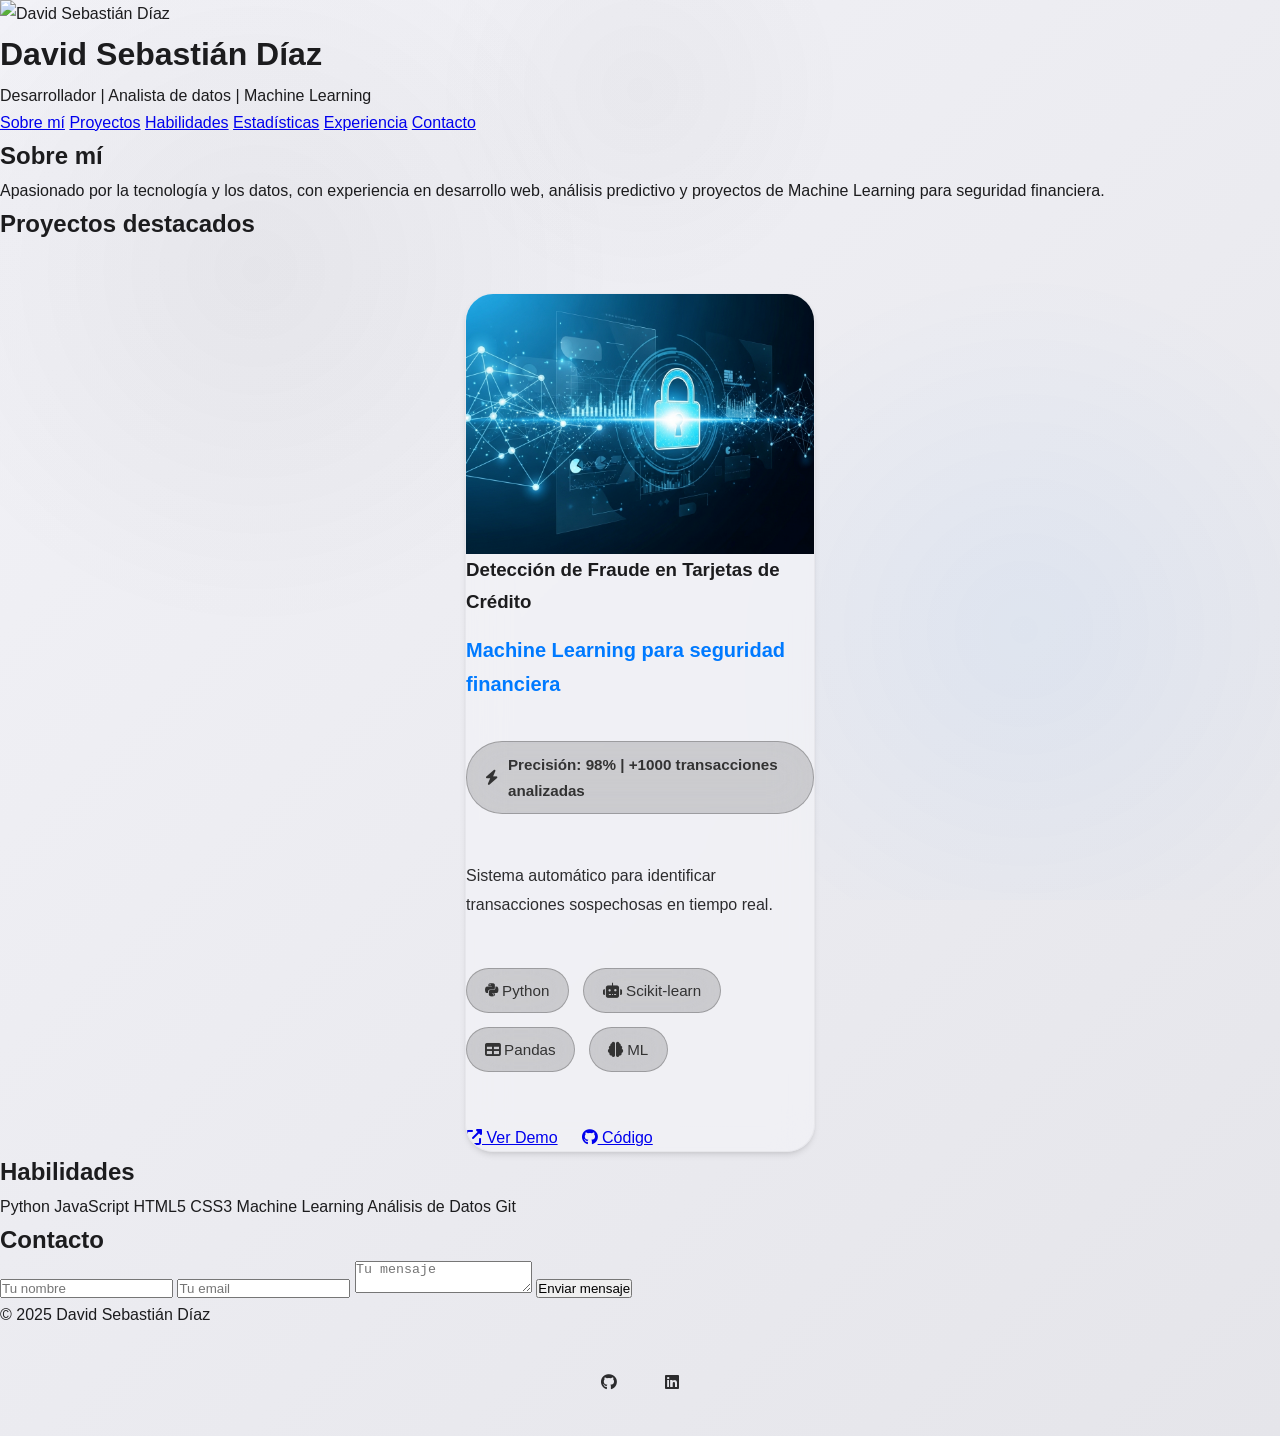
==== commit c6d74291: "Update index.html" ====
--- a/index.html
+++ b/index.html
@@ -2,476 +2,93 @@
 <html lang="es">
 <head>
   <meta charset="UTF-8" />
-  <meta name="viewport" content="width=device-width, initial-scale=1, maximum-scale=1, user-scalable=no" />
-  <title>David Sebastián Díaz | UX/UI Designer & Data Scientist</title>
-  <meta name="description" content="Portafolio profesional de David Sebastián Díaz - UX/UI Design, Marketing Digital, Ciencia de Datos" />
-  <meta name="keywords" content="UX, UI, diseño, experiencia de usuario, ciencia de datos, marketing digital, portafolio, desarrollador, Argentina" />
-  <meta name="author" content="David Sebastián Díaz" />
-  <meta name="theme-color" content="#333333" />
-  
-  <!-- Open Graph / Social Media Meta Tags -->
-  <meta property="og:title" content="David Sebastián Díaz | UX/UI Designer & Data Scientist" />
-  <meta property="og:description" content="Portafolio profesional de David Sebastián Díaz - UX/UI Design, Marketing Digital, Ciencia de Datos" />
-  <meta property="og:image" content="https://dsd228.github.io/assets/img/sobremi.png" />
-  <meta property="og:url" content="https://dsd228.github.io/" />
-  <meta property="og:type" content="website" />
-  
-  <!-- Twitter Card Meta Tags -->
-  <meta name="twitter:card" content="summary_large_image" />
-  <meta name="twitter:title" content="David Sebastián Díaz | UX/UI Designer & Data Scientist" />
-  <meta name="twitter:description" content="Portafolio profesional de David Sebastián Díaz - UX/UI Design, Marketing Digital, Ciencia de Datos" />
-  <meta name="twitter:image" content="https://dsd228.github.io/assets/img/sobremi.png" />
-  
-  <!-- Favicon -->
-  <link rel="icon" href="assets/favicon.ico" type="image/x-icon" />
-  <link rel="shortcut icon" href="assets/favicon.ico" type="image/x-icon" />
-  
-  <!-- Font Awesome for icons -->
-  <link rel="stylesheet" href="https://cdnjs.cloudflare.com/ajax/libs/font-awesome/6.5.0/css/all.min.css" />
-  
-  <!-- Google Fonts - Inter for clean, modern typography -->
-  <link href="https://fonts.googleapis.com/css2?family=Inter:wght@300;400;500;600;700;800;900&display=swap" rel="stylesheet">
-  
-  <!-- Custom CSS -->
-  <link rel="stylesheet" href="css/styles.css" />
-  <link rel="stylesheet" href="css/glass-buttons.css" />
-  
-  <!-- GitHub Buttons for social proof -->
-  <script async defer src="https://buttons.github.io/buttons.js"></script>
+  <meta name="viewport" content="width=device-width, initial-scale=1.0"/>
+  <title>David Sebastián Díaz | Portafolio</title>
+  <link rel="stylesheet" href="styles.css" />
+  <link rel="stylesheet" href="https://cdnjs.cloudflare.com/ajax/libs/font-awesome/6.4.2/css/all.min.css"/>
 </head>
 <body>
-  <a href="#main-content" class="skip-to-content">Saltar al contenido principal</a>
-  
-  <header class="header">
-    <div class="header-content">
-      <div class="header-left">
-        <a href="#" class="logo">
-          <i class="fas fa-laptop-code logo-icon"></i>
-          <h1>David Sebastián Díaz</h1>
-        </a>
+  <header>
+    <div class="profile">
+      <img src="assets/img/avatar.jpg" alt="David Sebastián Díaz" class="avatar"/>
+      <div>
+        <h1>David Sebastián Díaz</h1>
+        <p>Desarrollador | Analista de datos | Machine Learning</p>
       </div>
-      <nav>
-        <ul class="nav">
-          <li><a href="#about" class="active"><i class="fa-solid fa-user"></i> Sobre mí</a></li>
-          <li><a href="#projects"><i class="fa-solid fa-diagram-project"></i> Proyectos</a></li>
-          <li><a href="#skills"><i class="fa-solid fa-code"></i> Habilidades</a></li>
-          <li><a href="#stats"><i class="fa-solid fa-chart-line"></i> Estadísticas</a></li>
-          <li><a href="#experience"><i class="fa-solid fa-briefcase"></i> Experiencia</a></li>
-          <li><a href="#contact"><i class="fa-solid fa-envelope"></i> Contacto</a></li>
-        </ul>
-      </nav>
-      <button id="theme-toggle" class="theme-toggle" aria-label="Cambiar tema" title="Cambiar tema">
-        <i id="theme-icon" class="fa-solid fa-moon"></i>
-      </button>
     </div>
+    <nav>
+      <a href="#about">Sobre mí</a>
+      <a href="#projects">Proyectos</a>
+      <a href="#skills">Habilidades</a>
+      <a href="#stats">Estadísticas</a>
+      <a href="#experience">Experiencia</a>
+      <a href="#contact">Contacto</a>
+    </nav>
   </header>
 
-  <main class="container" id="main-content">
-    <section class="hero">
-      <h1 class="animate-in"><span>Transformando datos en experiencias digitales</span></h1>
-      <p class="hero-subtitle animate-in delay-1">UX/UI Designer | Marketing Digital | Científico de Datos</p>
-      <div class="hero-cta">
-        <a href="#projects" class="btn btn-primary animate-in delay-2">
-          <span><i class="fa-solid fa-eye"></i> Ver Proyectos</span>
-        </a>
-        <a href="assets/CV_DavidDiaz.pdf" target="_blank" download class="btn btn-outline animate-in delay-3">
-          <span><i class="fa-solid fa-file-arrow-down"></i> Descargar CV</span>
-        </a>
-      </div>
-      
-      <!-- GitHub Stats Badge -->
-      <div class="github-badge animate-in delay-4">
-        <i class="fab fa-github"></i>
-        <div class="github-stats">
-          <span class="label">GitHub Rank</span>
-          <span class="value">C+</span>
-        </div>
-      </div>
+  <main>
+    <section id="about">
+      <h2>Sobre mí</h2>
+      <p>Apasionado por la tecnología y los datos, con experiencia en desarrollo web, análisis predictivo y proyectos de Machine Learning para seguridad financiera.</p>
     </section>
 
-    <section id="about" class="section">
-      <div class="section-header">
-        <h2 class="section-title animate-in">Sobre mí</h2>
-        <p class="section-subtitle animate-in delay-1">Conectando diseño, datos y marketing para crear soluciones digitales con impacto</p>
-      </div>
-      <div class="about-flex">
-        <div class="about-img-container animate-in delay-2 float">
-          <div class="about-img-mask">
-            <img src="assets/img/sobremi.png" alt="Foto profesional de David Sebastián Díaz" class="about-img" loading="lazy" />
-          </div>
-          <span class="profile-badge">C+ Rank</span>
-        </div>
-        <div class="about-content animate-in delay-3">
-          <p>
-            Soy David Sebastián Díaz, profesional multidisciplinario con formación en <span class="highlight">UX/UI Design</span>, <span class="highlight">Marketing Digital</span> y <span class="highlight">Ciencia de Datos</span>. Nacido en Córdoba, Argentina, mi enfoque se centra en crear soluciones digitales que transformen datos en experiencias valiosas para usuarios y empresas.
-          </p>
-          <p>
-            Mi pasión radica en la intersección entre el diseño centrado en el usuario, el análisis de datos y las estrategias de marketing digital. Actualmente me especializo en inteligencia artificial aplicada al marketing, desarrollando proyectos que optimizan la toma de decisiones basadas en datos.
-          </p>
-          <p>
-            <span class="highlight">Meta actual:</span> profundizar en modelos de machine learning para personalización de experiencias digitales. <br />
-            <span class="highlight">Hobby:</span> fotografía documental y exploración de nuevas tecnologías emergentes.
-          </p>
-          <div style="margin-top: 2rem; display: flex; flex-wrap: wrap; gap: 0.85rem; justify-content: center;">
-            <span class="badge"><i class="fas fa-award"></i> Google UX Design Certified</span>
-            <span class="badge"><i class="fas fa-award"></i> Google Digital Marketing Certified</span>
-            <span class="badge"><i class="fas fa-graduation-cap"></i> Ciencias de Datos - UNC</span>
-            <span class="badge"><i class="fas fa-chart-network"></i> +400 contribuciones</span>
-          </div>
-        </div>
-      </div>
-    </section>
-
-    <section id="projects" class="section">
-      <div class="section-header">
-        <h2 class="section-title animate-in">Proyectos Destacados</h2>
-        <p class="section-subtitle animate-in delay-1">Soluciones innovadoras que combinan diseño, datos y tecnología</p>
-      </div>
+    <section id="projects">
+      <h2>Proyectos destacados</h2>
       <div class="projects">
-        <article class="project-card animate-in delay-2">
+        <!-- Ejemplo card -->
+        <article class="project-card">
           <img src="assets/img/fraude.png" alt="Detección de Fraude en Tarjetas de Crédito" class="project-img" loading="lazy" />
           <div class="card-content">
             <h3>Detección de Fraude en Tarjetas de Crédito</h3>
             <h4>Machine Learning para seguridad financiera</h4>
             <span class="project-metric"><i class="fas fa-bolt"></i> Precisión: 98% | +1000 transacciones analizadas</span>
-            <p>Sistema de clasificación automática de transacciones sospechosas en tiempo real. Utiliza algoritmos de machine learning para identificar patrones de fraude y prevenir pérdidas económicas en instituciones financieras.</p>
+            <p>Sistema automático para identificar transacciones sospechosas en tiempo real.</p>
             <div class="tags">
               <span><i class="fab fa-python"></i> Python</span>
               <span><i class="fas fa-robot"></i> Scikit-learn</span>
               <span><i class="fas fa-table"></i> Pandas</span>
               <span><i class="fas fa-brain"></i> ML</span>
-              <span><i class="fas fa-chart-line"></i> Análisis Predictivo</span>
             </div>
             <div class="project-links">
-              <a href="credit-card-fraud-detection/" target="_blank" rel="noopener" class="btn btn-primary">
-                <span><i class="fa-solid fa-external-link-alt"></i> Ver Demo</span>
-              </a>
-              <a href="https://github.com/dsd228/credit-card-fraud-detection" target="_blank" rel="noopener" class="btn btn-outline">
-                <span><i class="fa-brands fa-github"></i> Código</span>
-              </a>
+              <a href="credit-card-fraud-detection/" target="_blank" class="btn btn-primary"><i class="fa-solid fa-external-link-alt"></i> Ver Demo</a>
+              <a href="https://github.com/dsd228/credit-card-fraud-detection" target="_blank" class="btn btn-outline"><i class="fa-brands fa-github"></i> Código</a>
             </div>
           </div>
         </article>
-
-        <article class="project-card ios26 animate-in delay-3">
-          <img src="assets/img/ux-proyecto.png" alt="Rediseño de Plataforma para ONG" class="project-img" loading="lazy" />
-          <div class="card-content">
-            <h3>Rediseño de Plataforma para ONG</h3>
-            <h4>Experiencia de usuario para el impacto social</h4>
-            <span class="project-metric"><i class="fas fa-heart"></i> +25% donaciones | +500 usuarios impactados</span>
-            <p>Proyecto de rediseño completo de plataforma solidaria, optimizando la experiencia de usuario para aumentar la conversión en donaciones. Aplicación de metodologías UX Research y análisis de datos para mejorar la usabilidad y accesibilidad.</p>
-            <div class="tags">
-              <span><i class="fab fa-figma"></i> Figma</span>
-              <span><i class="fas fa-search"></i> UX Research</span>
-              <span><i class="fas fa-chart-bar"></i> Analytics</span>
-              <span><i class="fas fa-user-friends"></i> User Testing</span>
-              <span><i class="fas fa-mobile-alt"></i> Diseño Responsivo</span>
-            </div>
-            <div class="project-links">
-              <a href="https://github.com/dsd228/Arcor-estrategia-de-Marketing-UX-basada-en-datos" target="_blank" rel="noopener" class="btn btn-primary">
-                <span><i class="fa-solid fa-external-link-alt"></i> Ver Proyecto</span>
-              </a>
-            </div>
-          </div>
-        </article>
-
-        <article class="project-card animate-in delay-4">
-          <img src="assets/img/marketing.png" alt="Campaña de Marketing Digital para PyMES" class="project-img" loading="lazy" />
-          <div class="card-content">
-            <h3>Campaña de Marketing Digital para PyMES</h3>
-            <h4>Estrategias medibles para crecimiento empresarial</h4>
-            <span class="project-metric"><i class="fas fa-chart-line"></i> +30% ROI | +50 leads nuevos</span>
-            <p>Planificación y ejecución de campañas de marketing digital para pequeñas y medianas empresas. Optimización de presupuesto publicitario y resultados medibles a través de análisis de datos y métricas clave de rendimiento.</p>
-            <div class="tags">
-              <span><i class="fab fa-facebook-f"></i> Meta Ads</span>
-              <span><i class="fab fa-google"></i> Google Ads</span>
-              <span><i class="fas fa-palette"></i> Canva</span>
-              <span><i class="fas fa-chart-line"></i> Analytics</span>
-              <span><i class="fas fa-bullseye"></i> Estrategia Digital</span>
-            </div>
-            <div class="project-links">
-              <a href="Dataconecta/" target="_blank" rel="noopener" class="btn btn-primary">
-                <span><i class="fa-solid fa-external-link-alt"></i> Ver Proyecto</span>
-              </a>
-            </div>
-          </div>
-        </article>
+        <!-- Agrega más cards aquí -->
       </div>
     </section>
 
-    <section id="skills" class="section">
-      <div class="section-header">
-        <h2 class="section-title animate-in">Habilidades Técnicas</h2>
-        <p class="section-subtitle animate-in delay-1">Competencias desarrolladas a través de proyectos reales y certificaciones profesionales</p>
-      </div>
-      <div class="skills">
-        <div class="skill-item animate-in delay-2">
-          <i class="fab fa-python skill-icon"></i>
-          <div class="skill-info">
-            <div class="skill-name">Python</div>
-            <div class="skill-level">Avanzado | Pandas, NumPy, Scikit-learn</div>
-          </div>
-        </div>
-        <div class="skill-item animate-in delay-3">
-          <i class="fab fa-js skill-icon"></i>
-          <div class="skill-info">
-            <div class="skill-name">JavaScript</div>
-            <div class="skill-level">Intermedio | Frontend, Visualización</div>
-          </div>
-        </div>
-        <div class="skill-item animate-in delay-4">
-          <i class="fab fa-html5 skill-icon"></i>
-          <div class="skill-info">
-            <div class="skill-name">HTML5</div>
-            <div class="skill-level">Avanzado | Semántica, Accesibilidad</div>
-          </div>
-        </div>
-        <div class="skill-item animate-in delay-5">
-          <i class="fab fa-css3 skill-icon"></i>
-          <div class="skill-info">
-            <div class="skill-name">CSS3</div>
-            <div class="skill-level">Avanzado | Flexbox, Grid, Animaciones</div>
-          </div>
-        </div>
-        <div class="skill-item animate-in delay-2">
-          <i class="fas fa-chart-line skill-icon"></i>
-          <div class="skill-info">
-            <div class="skill-name">Data Analytics</div>
-            <div class="skill-level">Avanzado | Visualización, Dashboarding</div>
-          </div>
-        </div>
-        <div class="skill-item animate-in delay-3">
-          <i class="fas fa-database skill-icon"></i>
-          <div class="skill-info">
-            <div class="skill-name">Bases de Datos</div>
-            <div class="skill-level">Intermedio | SQL, Modelado</div>
-          </div>
-        </div>
-        <div class="skill-item animate-in delay-4">
-          <i class="fab fa-figma skill-icon"></i>
-          <div class="skill-info">
-            <div class="skill-name">Figma</div>
-            <div class="skill-level">Avanzado | Prototipado, Diseño UI</div>
-          </div>
-        </div>
-        <div class="skill-item animate-in delay-5">
-          <i class="fab fa-google skill-icon"></i>
-          <div class="skill-info">
-            <div class="skill-name">Google Analytics</div>
-            <div class="skill-level">Avanzado | Implementación, Reporting</div>
-          </div>
-        </div>
-        <div class="skill-item animate-in delay-2">
-          <i class="fab fa-github skill-icon"></i>
-          <div class="skill-info">
-            <div class="skill-name">GitHub</div>
-            <div class="skill-level">Intermedio | Control de versiones</div>
-          </div>
-        </div>
-        <div class="skill-item animate-in delay-3">
-          <i class="fas fa-robot skill-icon"></i>
-          <div class="skill-info">
-            <div class="skill-name">Machine Learning</div>
-            <div class="skill-level">Intermedio | Modelos predictivos</div>
-          </div>
-        </div>
-        <div class="skill-item animate-in delay-4">
-          <i class="fas fa-chart-bar skill-icon"></i>
-          <div class="skill-info">
-            <div class="skill-name">Visualización de Datos</div>
-            <div class="skill-level">Avanzado | Plotly, Matplotlib</div>
-          </div>
-        </div>
-        <div class="skill-item animate-in delay-5">
-          <i class="fas fa-bullhorn skill-icon"></i>
-          <div class="skill-info">
-            <div class="skill-name">Marketing Digital</div>
-            <div class="skill-level">Avanzado | Estrategias, Campañas</div>
-          </div>
-        </div>
+    <section id="skills">
+      <h2>Habilidades</h2>
+      <div class="skills-list">
+        <span class="skill">Python</span>
+        <span class="skill">JavaScript</span>
+        <span class="skill">HTML5</span>
+        <span class="skill">CSS3</span>
+        <span class="skill">Machine Learning</span>
+        <span class="skill">Análisis de Datos</span>
+        <span class="skill">Git</span>
       </div>
     </section>
 
-    <section id="stats" class="section">
-      <div class="section-header">
-        <h2 class="section-title animate-in">Estadísticas de GitHub</h2>
-        <p class="section-subtitle animate-in delay-1">Contribuciones y actividad en desarrollo de proyectos de código abierto</p>
-      </div>
-      <div class="stats-block animate-in delay-2">
-        <div class="stats-card">
-          <h3 class="stats-title">Estadísticas Generales</h3>
-          <img
-            class="stats-img"
-            src="https://github-readme-stats.vercel.app/api?username=dsd228&show_icons=true&theme=transparent&hide_border=true"
-            alt="Estadísticas GitHub"
-            loading="lazy"
-          />
-        </div>
-        <div class="stats-card">
-          <h3 class="stats-title">Racha de Contribuciones</h3>
-          <img
-            class="stats-img"
-            src="https://github-readme-streak-stats.herokuapp.com/?user=dsd228&theme=transparent&hide_border=true"
-            alt="GitHub Streak"
-            loading="lazy"
-          />
-        </div>
-        <div class="stats-card">
-          <h3 class="stats-title">Lenguajes Más Usados</h3>
-          <img
-            class="stats-img"
-            src="https://github-readme-stats.vercel.app/api/top-langs/?username=dsd228&layout=compact&theme=transparent&hide_border=true"
-            alt="Top Languages"
-            loading="lazy"
-          />
-        </div>
-      </div>
-      
-      <!-- GitHub Integration Buttons -->
-      <div class="github-integration">
-        <a class="github-button" href="https://github.com/dsd228" data-color-scheme="no-preference: light; light: light; dark: dark;" data-icon="octicon-star" data-size="large" data-show-count="true" aria-label="Star dsd228 on GitHub">Star</a>
-        <a class="github-button" href="https://github.com/dsd228" data-color-scheme="no-preference: light; light: light; dark: dark;" data-icon="octicon-follow" data-size="large" data-show-count="true" aria-label="Follow @dsd228 on GitHub">Follow</a>
-        <a class="github-button" href="https://github.com/dsd228?tab=repositories" data-color-scheme="no-preference: light; light: light; dark: dark;" data-icon="octicon-repo" data-size="large" data-show-count="true" aria-label="View repositories">Repositories</a>
-      </div>
-    </section>
-
-    <section id="experience" class="section">
-      <div class="section-header">
-        <h2 class="section-title animate-in">Experiencia Profesional</h2>
-        <p class="section-subtitle animate-in delay-1">Formación académica y trayectoria profesional en tecnología y diseño</p>
-      </div>
-      <div class="experience-list">
-        <div class="experience-category animate-in delay-2">
-          <h3><i class="fas fa-graduation-cap"></i> Formación Académica</h3>
-          <div class="timeline">
-            <div class="timeline-item">
-              <h4>Ciencias de Datos</h4>
-              <div class="timeline-date"><i class="far fa-calendar-alt"></i> Universidad Nacional de Córdoba | 2022 - En curso</div>
-              <p>Estudios en progreso en el campo de la ciencia de datos, con enfoque en análisis predictivo, machine learning y visualización de datos.</p>
-            </div>
-            <div class="timeline-item">
-              <h4>Google UX Design Professional Certificate</h4>
-              <div class="timeline-date"><i class="far fa-calendar-alt"></i> Coursera | 2023</div>
-              <p>Certificación completa que abarca investigación de usuarios, diseño de interfaces, prototipado y testing de usabilidad.</p>
-            </div>
-            <div class="timeline-item">
-              <h4>Google Digital Marketing & E-Commerce</h4>
-              <div class="timeline-date"><i class="far fa-calendar-alt"></i> Coursera | 2023</div>
-              <p>Programa profesional que cubre estrategias de marketing digital, análisis de datos, comercio electrónico y publicidad en línea.</p>
-            </div>
-          </div>
-        </div>
-
-        <div class="experience-category animate-in delay-3">
-          <h3><i class="fas fa-briefcase"></i> Experiencia Profesional</h3>
-          <div class="timeline">
-            <div class="timeline-item">
-              <h4>Consultor Independiente en UX/UI y Marketing Digital</h4>
-              <div class="timeline-date"><i class="far fa-calendar-alt"></i> 2023 - Presente</div>
-              <p>Asesoramiento a empresas y emprendedores en diseño de experiencias de usuario, estrategias de marketing digital y análisis de datos para la toma de decisiones.</p>
-            </div>
-            <div class="timeline-item">
-              <h4>Colaborador en Proyectos de Data Science</h4>
-              <div class="timeline-date"><i class="far fa-calendar-alt"></i> 2022 - Presente</div>
-              <p>Participación en proyectos sociales y educativos aplicando técnicas de ciencia de datos para resolver problemas reales y generar impacto positivo.</p>
-            </div>
-            <div class="timeline-item">
-              <h4>Desarrollador de Proyectos Personales en IA</h4>
-              <div class="timeline-date"><i class="far fa-calendar-alt"></i> 2021 - Presente</div>
-              <p>Creación de proyectos personales que exploran aplicaciones de inteligencia artificial en marketing, finanzas y experiencia de usuario.</p>
-            </div>
-          </div>
-        </div>
-      </div>
-    </section>
-
-    <section id="contact" class="section">
-      <div class="section-header">
-        <h2 class="section-title animate-in">Contacto</h2>
-        <p class="section-subtitle animate-in delay-1">¿Listo para colaborar en un proyecto innovador? ¡Hablemos!</p>
-      </div>
-      <div class="contact-container animate-in delay-2">
-        <div class="contact-card">
-          <div class="contact-item">
-            <div class="contact-icon">
-              <i class="fa-solid fa-envelope"></i>
-            </div>
-            <div class="contact-details">
-              <div class="contact-label">Correo Electrónico</div>
-              <div class="contact-value">
-                <a href="mailto:david.diaz.uxdata@gmail.com">david.diaz.uxdata@gmail.com</a>
-              </div>
-            </div>
-          </div>
-          
-          <div class="contact-item">
-            <div class="contact-icon">
-              <i class="fa-brands fa-linkedin"></i>
-            </div>
-            <div class="contact-details">
-              <div class="contact-label">LinkedIn</div>
-              <div class="contact-value">
-                <a href="https://linkedin.com/in/david-data-conecta" target="_blank" rel="noopener">linkedin.com/in/david-data-conecta</a>
-              </div>
-            </div>
-          </div>
-          
-          <div class="contact-item">
-            <div class="contact-icon">
-              <i class="fa-brands fa-github"></i>
-            </div>
-            <div class="contact-details">
-              <div class="contact-label">GitHub</div>
-              <div class="contact-value">
-                <a href="https://github.com/dsd228" target="_blank" rel="noopener">github.com/dsd228</a>
-              </div>
-            </div>
-          </div>
-          
-          <div class="contact-item">
-            <div class="contact-icon">
-              <i class="fa-solid fa-location-dot"></i>
-            </div>
-            <div class="contact-details">
-              <div class="contact-label">Ubicación</div>
-              <div class="contact-value">Córdoba, Argentina</div>
-            </div>
-          </div>
-
-          <div class="contact-social">
-            <a href="https://linkedin.com/in/david-data-conecta" target="_blank" rel="noopener" class="social-btn" aria-label="LinkedIn">
-              <i class="fab fa-linkedin-in"></i>
-            </a>
-            <a href="https://github.com/dsd228" target="_blank" rel="noopener" class="social-btn" aria-label="GitHub">
-              <i class="fab fa-github"></i>
-            </a>
-            <a href="mailto:david.diaz.uxdata@gmail.com" class="social-btn" aria-label="Email">
-              <i class="fas fa-envelope"></i>
-            </a>
-          </div>
-        </div>
-      </div>
+    <section id="contact">
+      <h2>Contacto</h2>
+      <form class="contact-form">
+        <input type="text" placeholder="Tu nombre" required />
+        <input type="email" placeholder="Tu email" required />
+        <textarea placeholder="Tu mensaje" required></textarea>
+        <button type="submit" class="btn btn-primary">Enviar mensaje</button>
+      </form>
     </section>
   </main>
 
-  <footer class="footer">
-    <div class="footer-content">
-      <p>© 2025 David Sebastián Díaz | Transformando datos en experiencias digitales</p>
-      <div class="footer-links">
-        <a href="#about">Sobre mí</a>
-        <a href="#projects">Proyectos</a>
-        <a href="#skills">Habilidades</a>
-        <a href="#contact">Contacto</a>
-        <a href="assets/CV_DavidDiaz.pdf" target="_blank" download>Descargar CV</a>
-      </div>
-      <p>Construido con HTML, CSS y pasión por la tecnología</p>
+  <footer>
+    <p>&copy; 2025 David Sebastián Díaz</p>
+    <div class="footer-links">
+      <a href="https://github.com/dsd228" target="_blank"><i class="fab fa-github"></i></a>
+      <a href="https://linkedin.com/in/dsd228" target="_blank"><i class="fab fa-linkedin"></i></a>
     </div>
   </footer>
-
-  <button class="scroll-top-btn" aria-label="Subir al inicio" title="Subir al inicio">
-    <i class="fa-solid fa-arrow-up"></i>
-  </button>
-
-  <script src="js/main.js"></script>
 </body>
 </html>
--- a/styles.css
+++ b/styles.css
@@ -0,0 +1,1526 @@
+/* css/styles.css */
+:root {
+  /* Neutral Colors - Professional iOS-inspired palette */
+  --primary: #333333;
+  --primary-dark: #1a1a1a;
+  --primary-light: #666666;
+  --primary-lighter: #999999;
+  
+  --secondary: #007aff;
+  --secondary-dark: #005ad9;
+  --secondary-light: #4c9aff;
+  
+  /* Neutral Colors */
+  --dark: #1c1c1e;
+  --dark-secondary: #2c2c2e;
+  --dark-tertiary: #3a3a3c;
+  --light: #f2f2f7;
+  --light-secondary: #e5e5ea;
+  --light-tertiary: #d1d1d6;
+  
+  /* Accent Colors */
+  --success: #34c759;
+  --warning: #ff9500;
+  --danger: #ff3b30;
+  
+  /* UI Elements */
+  --transition: all 0.3s cubic-bezier(0.4, 0, 0.2, 1);
+  --shadow-sm: 0 1px 2px 0 rgba(0, 0, 0, 0.05);
+  --shadow-md: 0 4px 6px -1px rgba(0, 0, 0, 0.1), 0 2px 4px -1px rgba(0, 0, 0, 0.06);
+  --shadow-lg: 0 10px 15px -3px rgba(0, 0, 0, 0.1), 0 4px 6px -2px rgba(0, 0, 0, 0.05);
+  --shadow-xl: 0 20px 25px -5px rgba(0, 0, 0, 0.1), 0 10px 10px -5px rgba(0, 0, 0, 0.04);
+  --shadow-2xl: 0 25px 50px -12px rgba(0, 0, 0, 0.25);
+  --shadow-inner: inset 0 2px 4px 0 rgba(0, 0, 0, 0.06);
+  
+  /* Border Radius */
+  --radius-sm: 0.375rem;
+  --radius-md: 0.5rem;
+  --radius-lg: 0.75rem;
+  --radius-xl: 1rem;
+  --radius-2xl: 1.5rem;
+  --radius-3xl: 2rem;
+  --radius-full: 9999px;
+  
+  /* Border Width */
+  --border-width: 1px;
+  
+  /* Glassmorphism */
+  --glass-bg: rgba(242, 242, 247, 0.7);
+  --glass-border: rgba(229, 229, 234, 0.8);
+  --glass-dark-bg: rgba(28, 28, 30, 0.7);
+  --glass-dark-border: rgba(58, 58, 60, 0.8);
+  
+  /* Typography */
+  --font-family: 'Inter', -apple-system, BlinkMacSystemFont, 'Segoe UI', Roboto, sans-serif;
+  --font-size-xs: 0.75rem;
+  --font-size-sm: 0.875rem;
+  --font-size-base: 1rem;
+  --font-size-lg: 1.125rem;
+  --font-size-xl: 1.25rem;
+  --font-size-2xl: 1.5rem;
+  --font-size-3xl: 1.875rem;
+  --font-size-4xl: 2.25rem;
+  --font-size-5xl: 3rem;
+  --font-size-6xl: 3.75rem;
+  --font-size-7xl: 4.5rem;
+  --font-size-8xl: 6rem;
+  --font-weight-thin: 100;
+  --font-weight-light: 300;
+  --font-weight-normal: 400;
+  --font-weight-medium: 500;
+  --font-weight-semibold: 600;
+  --font-weight-bold: 700;
+  --font-weight-extrabold: 800;
+  --font-weight-black: 900;
+  
+  /* Spacing */
+  --space-1: 0.25rem;
+  --space-2: 0.5rem;
+  --space-3: 0.75rem;
+  --space-4: 1rem;
+  --space-5: 1.25rem;
+  --space-6: 1.5rem;
+  --space-8: 2rem;
+  --space-10: 2.5rem;
+  --space-12: 3rem;
+  --space-16: 4rem;
+  --space-20: 5rem;
+  --space-24: 6rem;
+  --space-32: 8rem;
+  --space-40: 10rem;
+  --space-48: 12rem;
+  --space-56: 14rem;
+  --space-64: 16rem;
+}
+
+* {
+  margin: 0;
+  padding: 0;
+  box-sizing: border-box;
+}
+
+body {
+  font-family: var(--font-family);
+  line-height: 1.7;
+  color: var(--dark);
+  background-color: #f2f2f7;
+  transition: var(--transition);
+  background: linear-gradient(135deg, #f2f2f7 0%, #e5e5ea 100%);
+  min-height: 100vh;
+  position: relative;
+  overflow-x: hidden;
+  -webkit-font-smoothing: antialiased;
+  -moz-osx-font-smoothing: grayscale;
+}
+
+body::before {
+  content: '';
+  position: fixed;
+  top: 0;
+  left: 0;
+  width: 100%;
+  height: 100%;
+  background: 
+    radial-gradient(circle at 20% 30%, rgba(51, 51, 51, 0.05) 0%, transparent 30%),
+    radial-gradient(circle at 80% 70%, rgba(0, 122, 255, 0.05) 0%, transparent 30%),
+    radial-gradient(circle at 50% 10%, rgba(51, 51, 51, 0.03) 0%, transparent 20%);
+  z-index: -1;
+  pointer-events: none;
+}
+
+body.dark-mode {
+  --dark: #f2f2f7;
+  --dark-secondary: #e5e5ea;
+  --dark-tertiary: #d1d1d6;
+  --light: #1c1c1e;
+  --light-secondary: #2c2c2e;
+  --light-tertiary: #3a3a3c;
+  background: linear-gradient(135deg, #1c1c1e 0%, #2c2c2e 100%);
+  color: var(--light);
+}
+
+body.dark-mode::before {
+  background: 
+    radial-gradient(circle at 20% 30%, rgba(51, 51, 51, 0.1) 0%, transparent 30%),
+    radial-gradient(circle at 80% 70%, rgba(0, 122, 255, 0.1) 0%, transparent 30%),
+    radial-gradient(circle at 50% 10%, rgba(51, 51, 51, 0.08) 0%, transparent 20%);
+}
+
+/* Skip to content link for accessibility */
+.skip-to-content {
+  position: absolute;
+  top: -40px;
+  left: 6px;
+  background: var(--primary);
+  color: white;
+  padding: 8px 16px;
+  border-radius: var(--radius-md);
+  text-decoration: none;
+  font-size: var(--font-size-sm);
+  transition: top 0.3s;
+  z-index: 1000;
+}
+
+.skip-to-content:focus {
+  top: 6px;
+}
+
+.container {
+  max-width: 1200px;
+  margin: 0 auto;
+  padding: 0 1.5rem;
+}
+
+/* Header */
+.header {
+  position: sticky;
+  top: 0;
+  z-index: 100;
+  backdrop-filter: blur(20px);
+  -webkit-backdrop-filter: blur(20px);
+  border-bottom: var(--border-width) solid var(--glass-border);
+  transition: var(--transition);
+  background: var(--glass-bg);
+  box-shadow: var(--shadow-sm);
+}
+
+body.dark-mode .header {
+  background: var(--glass-dark-bg);
+  border-bottom-color: var(--glass-dark-border);
+  box-shadow: var(--shadow-sm);
+}
+
+.header-content {
+  display: flex;
+  justify-content: space-between;
+  align-items: center;
+  padding: 1.5rem 0;
+  max-width: 1200px;
+  margin: 0 auto;
+  padding: 0 1.5rem;
+}
+
+.header-left {
+  display: flex;
+  align-items: center;
+  gap: 1.25rem;
+}
+
+.logo {
+  display: flex;
+  align-items: center;
+  gap: 0.75rem;
+  text-decoration: none;
+  font-weight: 700;
+}
+
+.logo-icon {
+  font-size: 1.75rem;
+  color: var(--primary);
+}
+
+.header h1 {
+  font-size: 1.5rem;
+  margin: 0;
+  letter-spacing: -0.025em;
+  color: var(--dark);
+}
+
+.theme-toggle {
+  background: var(--glass-bg);
+  border: 1px solid var(--glass-border);
+  font-size: 1.25rem;
+  cursor: pointer;
+  color: var(--dark-secondary);
+  transition: var(--transition);
+  width: 48px;
+  height: 48px;
+  display: flex;
+  align-items: center;
+  justify-content: center;
+  border-radius: 1.25rem;
+  backdrop-filter: blur(20px);
+  -webkit-backdrop-filter: blur(20px);
+  position: relative;
+  overflow: hidden;
+  box-shadow: var(--shadow-sm);
+}
+
+body.dark-mode .theme-toggle {
+  background: var(--glass-dark-bg);
+  border-color: var(--glass-dark-border);
+  color: var(--gray);
+}
+
+.theme-toggle::before {
+  content: '';
+  position: absolute;
+  top: 0;
+  left: 0;
+  right: 0;
+  bottom: 0;
+  background: linear-gradient(135deg, rgba(51, 51, 51, 0.2) 0%, rgba(0, 122, 255, 0.2) 100%);
+  z-index: -1;
+  border-radius: 1.25rem;
+  opacity: 0;
+  transition: var(--transition);
+}
+
+.theme-toggle:hover::before {
+  opacity: 1;
+}
+
+.theme-toggle:hover {
+  transform: translateY(-2px);
+  box-shadow: var(--shadow-md);
+}
+
+body.dark-mode .theme-toggle:hover {
+  background: rgba(255, 255, 255, 0.15);
+}
+
+.nav {
+  display: flex;
+  gap: 0.75rem;
+  list-style: none;
+}
+
+.nav a {
+  text-decoration: none;
+  color: var(--dark-secondary);
+  font-weight: 500;
+  font-size: var(--font-size-sm);
+  display: flex;
+  align-items: center;
+  gap: 0.5rem;
+  transition: var(--transition);
+  padding: 0.75rem 1.25rem;
+  border-radius: 1.25rem;
+  position: relative;
+  backdrop-filter: blur(20px);
+  -webkit-backdrop-filter: blur(20px);
+  background: var(--glass-bg);
+  border: 1px solid var(--glass-border);
+}
+
+body.dark-mode .nav a {
+  background: var(--glass-dark-bg);
+  border-color: var(--glass-dark-border);
+  color: var(--gray);
+}
+
+.nav a:hover, .nav a:focus {
+  background: rgba(51, 51, 51, 0.2);
+  border-color: rgba(51, 51, 51, 0.4);
+  color: var(--primary);
+  transform: translateY(-2px);
+}
+
+body.dark-mode .nav a:hover, body.dark-mode .nav a:focus {
+  background: rgba(51, 51, 51, 0.2);
+  border-color: rgba(51, 51, 51, 0.4);
+  color: var(--primary-light);
+}
+
+.nav a.active {
+  background: rgba(51, 51, 51, 0.3);
+  border-color: rgba(51, 51, 51, 0.6);
+  color: var(--primary);
+  font-weight: 600;
+  box-shadow: var(--shadow-sm);
+}
+
+.body.dark-mode .nav a.active {
+  background: rgba(51, 51, 51, 0.3);
+  border-color: rgba(51, 51, 51, 0.6);
+  color: var(--primary-light);
+}
+
+.nav a i {
+  font-size: 1rem;
+}
+
+/* Hero Section */
+.hero {
+  padding: 10rem 0 7rem;
+  text-align: center;
+  max-width: 800px;
+  margin: 0 auto;
+  position: relative;
+  z-index: 1;
+}
+
+.hero h1 {
+  font-size: var(--font-size-7xl);
+  font-weight: 800;
+  margin-bottom: 1.5rem;
+  line-height: 1.15;
+  color: var(--dark);
+  position: relative;
+  letter-spacing: -0.025em;
+}
+
+.hero h1 span {
+  position: relative;
+}
+
+.hero h1 span::after {
+  content: '';
+  position: absolute;
+  bottom: -10px;
+  left: 50%;
+  transform: translateX(-50%);
+  width: 80px;
+  height: 4px;
+  background: var(--secondary);
+  border-radius: 2px;
+}
+
+.hero-subtitle {
+  font-size: var(--font-size-xl);
+  color: var(--dark-secondary);
+  margin-bottom: 2.5rem;
+  font-weight: 500;
+  max-width: 700px;
+  margin-left: auto;
+  margin-right: auto;
+  line-height: 1.6;
+}
+
+.body.dark-mode .hero-subtitle {
+  color: var(--gray);
+}
+
+.hero-cta {
+  display: flex;
+  gap: 1.75rem;
+  justify-content: center;
+  flex-wrap: wrap;
+  margin-top: 3.5rem;
+}
+
+/* Sections */
+.section {
+  padding: 7rem 0;
+  scroll-margin-top: 100px;
+  position: relative;
+}
+
+.section::before {
+  content: '';
+  position: absolute;
+  top: 0;
+  left: 0;
+  right: 0;
+  height: 1px;
+  background: linear-gradient(90deg, transparent, rgba(51, 51, 51, 0.2), transparent);
+}
+
+.section-header {
+  text-align: center;
+  margin-bottom: 4.5rem;
+  position: relative;
+}
+
+.section-title {
+  font-size: var(--font-size-5xl);
+  margin-bottom: 1.25rem;
+  color: var(--dark);
+  position: relative;
+  display: inline-block;
+  font-weight: 700;
+  letter-spacing: -0.025em;
+}
+
+.body.dark-mode .section-title {
+  color: var(--light);
+}
+
+.section-title::after {
+  content: '';
+  position: absolute;
+  bottom: -10px;
+  left: 50%;
+  transform: translateX(-50%);
+  width: 80px;
+  height: 4px;
+  background: var(--secondary);
+  border-radius: 2px;
+}
+
+.section-subtitle {
+  font-size: var(--font-size-xl);
+  color: var(--dark-secondary);
+  max-width: 750px;
+  margin: 0 auto;
+  font-weight: 500;
+  line-height: 1.6;
+}
+
+.body.dark-mode .section-subtitle {
+  color: var(--gray);
+}
+
+/* About */
+.about-flex {
+  display: flex;
+  gap: 5rem;
+  align-items: flex-start;
+  flex-wrap: wrap;
+  margin-top: 3rem;
+}
+
+.about-img-container {
+  flex: 0 0 280px;
+  position: relative;
+  border-radius: 2.25rem;
+  overflow: hidden;
+  box-shadow: var(--shadow-2xl);
+  transform: rotate(-2deg);
+  transition: var(--transition);
+}
+
+.about-img-container:hover {
+  transform: rotate(0deg) translateY(-8px);
+}
+
+.about-img-mask {
+  width: 100%;
+  height: 100%;
+  background: var(--secondary);
+  padding: 6px;
+  border-radius: 2rem;
+}
+
+.about-img {
+  width: 100%;
+  height: 100%;
+  border-radius: 1.75rem;
+  object-fit: cover;
+  transition: var(--transition);
+}
+
+.about-img-container:hover .about-img {
+  transform: scale(1.08);
+}
+
+.profile-badge {
+  position: absolute;
+  bottom: -15px;
+  right: -15px;
+  background: var(--secondary);
+  color: white;
+  padding: 0.9rem 1.5rem;
+  border-radius: 2.25rem;
+  font-size: var(--font-size-sm);
+  font-weight: 600;
+  box-shadow: var(--shadow-md);
+  backdrop-filter: blur(20px);
+  -webkit-backdrop-filter: blur(20px);
+  border: 1px solid rgba(255, 255, 255, 0.3);
+  z-index: 10;
+  animation: pulse 2s infinite;
+}
+
+@keyframes pulse {
+  0% {
+    box-shadow: 0 0 0 0 rgba(0, 122, 255, 0.7);
+  }
+  70% {
+    box-shadow: 0 0 0 12px rgba(0, 122, 255, 0);
+  }
+  100% {
+    box-shadow: 0 0 0 0 rgba(0, 122, 255, 0);
+  }
+}
+
+.about-content {
+  flex: 1;
+  min-width: 300px;
+}
+
+.about-content p {
+  margin-bottom: 1.75rem;
+  color: var(--dark-secondary);
+  font-size: var(--font-size-lg);
+  line-height: 1.8;
+  font-weight: 450;
+}
+
+.body.dark-mode .about-content p {
+  color: var(--gray);
+}
+
+.highlight {
+  color: var(--secondary);
+  font-weight: 600;
+}
+
+.badge {
+  display: inline-block;
+  background: rgba(51, 51, 51, 0.2);
+  color: var(--primary);
+  padding: 0.4rem 1.15rem;
+  border-radius: 2.25rem;
+  font-size: var(--font-size-sm);
+  font-weight: 500;
+  margin: 0.4rem;
+  border: 1px solid rgba(51, 51, 51, 0.3);
+  backdrop-filter: blur(20px);
+  -webkit-backdrop-filter: blur(20px);
+  transition: var(--transition);
+}
+
+.badge:hover, .badge:focus {
+  transform: translateY(-2px);
+  background: rgba(51, 51, 51, 0.3);
+}
+
+.body.dark-mode .badge {
+  background: rgba(51, 51, 51, 0.1);
+  border-color: rgba(51, 51, 51, 0.2);
+}
+
+/* Projects */
+.projects {
+  display: flex;
+  flex-wrap: wrap;
+  gap: 2.5rem;
+  justify-content: center;
+  margin-top: 3rem;
+}
+
+.project-card {
+  background: var(--glass-bg);
+  border-radius: 1.75rem;
+  overflow: hidden;
+  box-shadow: var(--shadow-md);
+  transition: var(--transition);
+  height: 100%;
+  display: flex;
+  flex-direction: column;
+  border: 1px solid var(--glass-border);
+  backdrop-filter: blur(20px);
+  -webkit-backdrop-filter: blur(20px);
+  position: relative;
+  overflow: hidden;
+  flex: 1 1 320px;
+  max-width: 350px;
+  min-width: 270px;
+  box-sizing: border-box;
+}
+
+.project-card::before {
+  content: '';
+  position: absolute;
+  top: 0;
+  left: 0;
+  right: 0;
+  height: 4px;
+  background: var(--secondary);
+  transform: scaleX(0);
+  transform-origin: left;
+  transition: var(--transition);
+  z-index: 10;
+}
+
+.project-card:hover::before {
+  transform: scaleX(1);
+}
+
+.body.dark-mode .project-card {
+  background: var(--glass-dark-bg);
+  border-color: var(--glass-dark-border);
+}
+
+.project-card:hover {
+  transform: translateY(-12px);
+  box-shadow: var(--shadow-2xl);
+}
+
+.project-img {
+  width: 100%;
+  height: 260px;
+  object-fit: cover;
+  transition: var(--transition);
+}
+
+.project-card:hover .project-img {
+  transform: scale(1.12);
+}
+
+.card-content {
+  display: flex;
+  flex-direction: column;
+  gap: 1rem; /* Separación entre elementos */
+  flex: 1;
+}
+
+/* Etiquetas de tecnologías */
+.tags {
+  display: flex;
+  flex-wrap: wrap;
+  gap: 0.5rem;
+  margin-bottom: 1rem;
+}
+
+/* Botones de acción */
+.project-links {
+  display: flex;
+  gap: 0.8rem;
+  margin-top: auto; /* Empuja los botones al fondo de la card si hay espacio */
+  justify-content: flex-start; /* Puedes usar center si prefieres centrado */
+}
+}
+
+.project-card h3 {
+  font-size: 1.85rem;
+  margin-bottom: 0.75rem;
+  color: var(--dark);
+  transition: var(--transition);
+  font-weight: 700;
+  letter-spacing: -0.025em;
+}
+
+.body.dark-mode .project-card h3 {
+  color: var(--light);
+}
+
+.project-card h4 {
+  font-size: 1.25rem;
+  color: var(--secondary);
+  margin-bottom: 1.5rem;
+  font-weight: 600;
+}
+
+.project-metric {
+  display: inline-flex;
+  align-items: center;
+  gap: 0.6rem;
+  background: rgba(51, 51, 51, 0.2);
+  color: var(--primary);
+  padding: 0.6rem 1.15rem;
+  border-radius: 2.25rem;
+  font-size: 0.95rem;
+  margin-bottom: 2rem;
+  font-weight: 600;
+  border: 1px solid rgba(51, 51, 51, 0.3);
+  backdrop-filter: blur(20px);
+  -webkit-backdrop-filter: blur(20px);
+  transition: var(--transition);
+}
+
+.project-metric:hover, .project-metric:focus {
+  transform: translateY(-2px);
+}
+
+.project-card p {
+  color: var(--dark-secondary);
+  margin-bottom: 2rem;
+  flex: 1;
+  line-height: 1.8;
+  font-weight: 450;
+}
+
+.body.dark-mode .project-card p {
+  color: var(--gray);
+}
+
+.tags {
+  display: flex;
+  flex-wrap: wrap;
+  gap: 0.85rem;
+  margin-bottom: 2.25rem;
+}
+
+.tags span {
+  background: rgba(51, 51, 51, 0.2);
+  color: var(--primary);
+  padding: 0.55rem 1.15rem;
+  border-radius: 2.25rem;
+  font-size: 0.95rem;
+  font-weight: 500;
+  border: 1px solid rgba(51, 51, 51, 0.3);
+  backdrop-filter: blur(20px);
+  -webkit-backdrop-filter: blur(20px);
+  transition: var(--transition);
+}
+
+.tags span:hover, .tags span:focus {
+  background: rgba(51, 51, 51, 0.3);
+  transform: translateY(-2px);
+}
+
+.body.dark-mode .tags span {
+  background: rgba(51, 51, 51, 0.15);
+  color: var(--primary-light);
+  border-color: rgba(51, 51, 51, 0.2);
+}
+
+.body.dark-mode .tags span:hover, .body.dark-mode .tags span:focus {
+  background: rgba(51, 51, 51, 0.25);
+}
+
+.project-links {
+  display: flex;
+  gap: 1.5rem;
+}
+
+/* Skills */
+.skills {
+  display: grid;
+  gap: 2rem;
+  grid-template-columns: repeat(auto-fit, minmax(260px, 1fr));
+  margin-top: 3rem;
+}
+
+.skill-item {
+  background: var(--glass-bg);
+  border-radius: 1.5rem;
+  padding: 1.75rem 2.25rem;
+  backdrop-filter: blur(20px);
+  -webkit-backdrop-filter: blur(20px);
+  border: 1px solid var(--glass-border);
+  transition: var(--transition);
+  display: flex;
+  align-items: center;
+  gap: 1.5rem;
+  box-shadow: var(--shadow-sm);
+}
+
+.body.dark-mode .skill-item {
+  background: var(--glass-dark-bg);
+  border-color: var(--glass-dark-border);
+}
+
+.skill-item:hover, .skill-item:focus {
+  transform: translateY(-8px);
+  box-shadow: var(--shadow-lg);
+  border-color: rgba(51, 51, 51, 0.6);
+}
+
+.skill-icon {
+  font-size: 2.5rem;
+  color: var(--secondary);
+}
+
+.skill-info {
+  flex: 1;
+}
+
+.skill-name {
+  font-weight: 700;
+  font-size: 1.35rem;
+  color: var(--dark);
+  margin-bottom: 0.35rem;
+  letter-spacing: -0.025em;
+}
+
+.body.dark-mode .skill-name {
+  color: var(--light);
+}
+
+.skill-level {
+  font-size: 1rem;
+  color: var(--dark-secondary);
+  font-weight: 500;
+}
+
+.body.dark-mode .skill-level {
+  color: var(--gray);
+}
+
+/* Stats */
+.stats-block {
+  display: grid;
+  gap: 2.5rem;
+  grid-template-columns: repeat(auto-fit, minmax(340px, 1fr));
+  margin-top: 3rem;
+}
+
+.stats-card {
+  background: var(--glass-bg);
+  border-radius: 1.75rem;
+  padding: 2.75rem;
+  box-shadow: var(--shadow-md);
+  text-align: center;
+  transition: var(--transition);
+  border: 1px solid var(--glass-border);
+  backdrop-filter: blur(20px);
+  -webkit-backdrop-filter: blur(20px);
+}
+
+.body.dark-mode .stats-card {
+  background: var(--glass-dark-bg);
+  border-color: var(--glass-dark-border);
+}
+
+.stats-card:hover, .stats-card:focus {
+  transform: translateY(-10px);
+  box-shadow: var(--shadow-2xl);
+}
+
+.stats-img {
+  width: 100%;
+  border-radius: 1.25rem;
+  box-shadow: var(--shadow-sm);
+  margin: 1.75rem 0;
+  border: 1px solid var(--glass-border);
+  transition: var(--transition);
+}
+
+.stats-card:hover .stats-img, .stats-card:focus .stats-img {
+  transform: scale(1.03);
+}
+
+.stats-title {
+  font-size: 1.6rem;
+  color: var(--secondary);
+  margin-bottom: 1.75rem;
+  font-weight: 600;
+}
+
+/* Experience */
+.experience-list {
+  margin-top: 3rem;
+}
+
+.experience-category {
+  margin-bottom: 3.5rem;
+}
+
+.experience-category h3 {
+  font-size: 1.85rem;
+  margin-bottom: 2.25rem;
+  color: var(--secondary);
+  display: flex;
+  align-items: center;
+  gap: 1.25rem;
+  font-weight: 700;
+  letter-spacing: -0.025em;
+}
+
+.experience-category h3 i {
+  font-size: 2.25rem;
+}
+
+.timeline {
+  position: relative;
+  padding-left: 3.5rem;
+}
+
+.timeline::before {
+  content: '';
+  position: absolute;
+  left: 1.5rem;
+  top: 0;
+  bottom: 0;
+  width: 3px;
+  background: var(--secondary);
+  border-radius: 2px;
+}
+
+.timeline-item {
+  position: relative;
+  padding-bottom: 2.25rem;
+  margin-bottom: 2.25rem;
+}
+
+.timeline-item:last-child {
+  margin-bottom: 0;
+  padding-bottom: 0;
+}
+
+.timeline-item::before {
+  content: '';
+  position: absolute;
+  left: 0;
+  top: 0;
+  width: 28px;
+  height: 28px;
+  border-radius: 50%;
+  background: var(--secondary);
+  border: 5px solid var(--light);
+  box-shadow: var(--shadow-md);
+  z-index: 10;
+}
+
+.body.dark-mode .timeline-item::before {
+  border-color: var(--dark);
+}
+
+.timeline-item h4 {
+  font-size: 1.4rem;
+  color: var(--dark);
+  margin-bottom: 0.75rem;
+  font-weight: 600;
+  letter-spacing: -0.025em;
+}
+
+.body.dark-mode .timeline-item h4 {
+  color: var(--light);
+}
+
+.timeline-date {
+  font-size: 1.1rem;
+  color: var(--secondary);
+  font-weight: 500;
+  margin-bottom: 1.25rem;
+  display: flex;
+  align-items: center;
+  gap: 0.6rem;
+}
+
+.timeline-date i {
+  font-size: 1.2rem;
+}
+
+.timeline-item p {
+  color: var(--dark-secondary);
+  line-height: 1.8;
+  font-weight: 450;
+}
+
+.body.dark-mode .timeline-item p {
+  color: var(--gray);
+}
+
+/* Contact */
+.contact-container {
+  display: grid;
+  gap: 3.5rem;
+  grid-template-columns: repeat(auto-fit, minmax(320px, 1fr));
+  margin-top: 3rem;
+}
+
+.contact-card {
+  background: var(--glass-bg);
+  border-radius: 1.75rem;
+  padding: 2.75rem;
+  backdrop-filter: blur(20px);
+  -webkit-backdrop-filter: blur(20px);
+  border: 1px solid var(--glass-border);
+  transition: var(--transition);
+  height: 100%;
+  box-shadow: var(--shadow-md);
+}
+
+.body.dark-mode .contact-card {
+  background: var(--glass-dark-bg);
+  border-color: var(--glass-dark-border);
+}
+
+.contact-card:hover, .contact-card:focus {
+  transform: translateY(-10px);
+  box-shadow: var(--shadow-2xl);
+}
+
+.contact-item {
+  display: flex;
+  align-items: flex-start;
+  gap: 1.75rem;
+  padding: 1.5rem 0;
+  transition: var(--transition);
+}
+
+.contact-item:first-child {
+  padding-top: 0;
+}
+
+.contact-item:last-child {
+  padding-bottom: 0;
+}
+
+.contact-icon {
+  font-size: 1.85rem;
+  color: var(--secondary);
+  width: 70px;
+  height: 70px;
+  display: flex;
+  align-items: center;
+  justify-content: center;
+  background: rgba(51, 51, 51, 0.2);
+  border-radius: 50%;
+  flex-shrink: 0;
+  border: 3px solid rgba(51, 51, 51, 0.3);
+  box-shadow: var(--shadow-sm);
+  transition: var(--transition);
+}
+
+.contact-icon:hover, .contact-icon:focus {
+  transform: scale(1.1) translateY(-3px);
+  box-shadow: var(--shadow-md);
+}
+
+.contact-details {
+  flex: 1;
+}
+
+.contact-label {
+  font-weight: 600;
+  color: var(--dark);
+  margin-bottom: 0.6rem;
+  font-size: 1.15rem;
+}
+
+.body.dark-mode .contact-label {
+  color: var(--light);
+}
+
+.contact-value {
+  color: var(--dark-secondary);
+  font-size: 1.1rem;
+}
+
+.body.dark-mode .contact-value {
+  color: var(--gray);
+}
+
+.contact-value a {
+  color: var(--dark-secondary);
+  text-decoration: none;
+  transition: var(--transition);
+  font-weight: 500;
+}
+
+.contact-value a:hover, .contact-value a:focus {
+  color: var(--secondary);
+  text-decoration: underline;
+}
+
+.body.dark-mode .contact-value a {
+  color: var(--gray);
+}
+
+.body.dark-mode .contact-value a:hover, .body.dark-mode .contact-value a:focus {
+  color: var(--secondary-light);
+}
+
+.contact-social {
+  display: flex;
+  gap: 1.5rem;
+  margin-top: 3rem;
+  justify-content: center;
+}
+
+.social-btn {
+  display: flex;
+  align-items: center;
+  justify-content: center;
+  width: 70px;
+  height: 70px;
+  border-radius: 50%;
+  background: var(--glass-bg);
+  color: var(--dark-secondary);
+  font-size: 1.6rem;
+  transition: var(--transition);
+  border: 1px solid var(--glass-border);
+  backdrop-filter: blur(20px);
+  -webkit-backdrop-filter: blur(20px);
+  box-shadow: var(--shadow-sm);
+}
+
+.social-btn:hover, .social-btn:focus {
+  transform: translateY(-8px) scale(1.05);
+  box-shadow: var(--shadow-lg);
+  background: rgba(51, 51, 51, 0.3);
+  color: white;
+}
+
+.body.dark-mode .social-btn {
+  background: var(--glass-dark-bg);
+  border-color: var(--glass-dark-border);
+  color: var(--gray);
+}
+
+/* Footer */
+.footer {
+  text-align: center;
+  padding: 5rem 0 4rem;
+  margin-top: 7rem;
+  position: relative;
+}
+
+.footer::before {
+  content: '';
+  position: absolute;
+  top: 0;
+  left: 0;
+  right: 0;
+  height: 1px;
+  background: linear-gradient(90deg, transparent, rgba(51, 51, 51, 0.2), transparent);
+}
+
+.footer-content {
+  max-width: 850px;
+  margin: 0 auto;
+  position: relative;
+  z-index: 1;
+}
+
+.footer p {
+  color: var(--dark-secondary);
+  font-size: var(--font-size-base);
+  margin-bottom: 1.75rem;
+  line-height: 1.6;
+}
+
+.body.dark-mode .footer p {
+  color: var(--gray);
+}
+
+.footer-links {
+  display: flex;
+  justify-content: center;
+  gap: 3rem;
+  margin: 2.5rem 0;
+  flex-wrap: wrap;
+}
+
+.footer-links a {
+  color: var(--dark-secondary);
+  text-decoration: none;
+  font-size: var(--font-size-base);
+  font-weight: 500;
+  transition: var(--transition);
+  position: relative;
+}
+
+.footer-links a::after {
+  content: '';
+  position: absolute;
+  bottom: -5px;
+  left: 0;
+  width: 0;
+  height: 2px;
+  background: var(--secondary);
+  border-radius: 2px;
+  transition: var(--transition);
+}
+
+.footer-links a:hover, .footer-links a:focus {
+  color: var(--primary);
+}
+
+.footer-links a:hover::after, .footer-links a:focus::after {
+  width: 100%;
+}
+
+.body.dark-mode .footer-links a {
+  color: var(--gray);
+}
+
+.body.dark-mode .footer-links a:hover, .body.dark-mode .footer-links a:focus {
+  color: var(--primary-light);
+}
+
+/* Scroll Top Button */
+.scroll-top-btn {
+  position: fixed;
+  bottom: 3rem;
+  right: 3rem;
+  width: 70px;
+  height: 70px;
+  border-radius: 50%;
+  background: rgba(51, 51, 51, 0.25);
+  color: var(--primary);
+  border: 1px solid rgba(51, 51, 51, 0.4);
+  font-size: 1.85rem;
+  cursor: pointer;
+  box-shadow: var(--shadow-md);
+  display: flex;
+  align-items: center;
+  justify-content: center;
+  opacity: 0;
+  visibility: hidden;
+  transition: var(--transition);
+  z-index: 99;
+  backdrop-filter: blur(20px);
+  -webkit-backdrop-filter: blur(20px);
+  position: relative;
+  overflow: hidden;
+  box-shadow: var(--shadow-sm);
+}
+
+.scroll-top-btn::before {
+  content: '';
+  position: absolute;
+  top: 0;
+  left: 0;
+  right: 0;
+  bottom: 0;
+  background: linear-gradient(135deg, rgba(51, 51, 51, 0.35) 0%, rgba(0, 122, 255, 0.35) 100%);
+  z-index: -1;
+  border-radius: 50%;
+  opacity: 0;
+  transition: var(--transition);
+}
+
+.scroll-top-btn:hover::before, .scroll-top-btn:focus::before {
+  opacity: 1;
+}
+
+.body.dark-mode .scroll-top-btn {
+  background: rgba(51, 51, 51, 0.15);
+  border-color: rgba(51, 51, 51, 0.3);
+}
+
+.scroll-top-btn.visible {
+  opacity: 1;
+  visibility: visible;
+}
+
+.scroll-top-btn:hover, .scroll-top-btn:focus {
+  transform: translateY(-6px) scale(1.05);
+  box-shadow: var(--shadow-2xl);
+  background: rgba(51, 51, 51, 0.35);
+  color: white;
+}
+
+/* Floating Animation */
+@keyframes float {
+  0% {
+    transform: translateY(0px);
+  }
+  50% {
+    transform: translateY(-12px);
+  }
+  100% {
+    transform: translateY(0px);
+  }
+}
+
+.float {
+  animation: float 6s ease-in-out infinite;
+}
+
+/* Responsive Design */
+@media (max-width: 1200px) {
+  .about-flex {
+    gap: 4rem;
+  }
+  
+  .about-img-container {
+    flex: 0 0 250px;
+  }
+}
+
+@media (max-width: 1024px) {
+  .about-flex {
+    gap: 3.5rem;
+  }
+  
+  .about-img-container {
+    flex: 0 0 230px;
+  }
+}
+
+@media (max-width: 768px) {
+  .header-content {
+    flex-direction: column;
+    gap: 1.75rem;
+    text-align: center;
+    padding: 1.5rem 1.5rem;
+  }
+
+  .nav {
+    flex-wrap: wrap;
+    justify-content: center;
+    gap: 0.85rem;
+    max-width: 650px;
+  }
+
+  .nav a {
+    padding: 0.75rem 1.15rem;
+    font-size: var(--font-size-sm);
+  }
+
+  .hero {
+    padding: 7rem 1rem 5rem;
+  }
+
+  .hero h1 {
+    font-size: var(--font-size-6xl);
+  }
+
+  .hero-subtitle {
+    font-size: var(--font-size-lg);
+  }
+
+  .section {
+    padding: 6rem 0;
+  }
+
+  .section-title {
+    font-size: var(--font-size-4xl);
+  }
+
+  .about-flex {
+    flex-direction: column;
+    align-items: center;
+    text-align: center;
+  }
+
+  .about-img-container {
+    flex: 0 0 220px;
+    height: 220px;
+    transform: rotate(0deg);
+  }
+
+  .about-content {
+    text-align: center;
+  }
+
+  .hero-cta {
+    flex-direction: column;
+    align-items: center;
+  }
+
+  .btn {
+    min-width: 85%;
+    width: 100%;
+    max-width: 340px;
+  }
+
+  .contact-container {
+    grid-template-columns: 1fr;
+  }
+
+  .footer-links {
+    gap: 2rem;
+    flex-direction: column;
+    align-items: center;
+  }
+}
+
+@media (max-width: 480px) {
+  .hero h1 {
+    font-size: var(--font-size-5xl);
+  }
+
+  .section-title {
+    font-size: var(--font-size-4xl);
+  }
+
+  .about-img-container {
+    flex: 0 0 200px;
+    height: 200px;
+  }
+
+  .btn {
+    padding: 1.15rem 1.75rem;
+    font-size: var(--font-size-base);
+  }
+
+  .scroll-top-btn {
+    bottom: 2rem;
+    right: 2rem;
+    width: 60px;
+    height: 60px;
+    font-size: 1.65rem;
+  }
+}
+
+/* Animations */
+@keyframes fadeIn {
+  from {
+    opacity: 0;
+    transform: translateY(40px);
+  }
+  to {
+    opacity: 1;
+    transform: translateY(0);
+  }
+}
+
+@keyframes slideIn {
+  from {
+    opacity: 0;
+    transform: translateX(-60px);
+  }
+  to {
+    opacity: 1;
+    transform: translateX(0);
+  }
+}
+
+.animate-in {
+  animation: fadeIn 1.2s ease-out forwards;
+  opacity: 0;
+}
+
+.animate-slide {
+  animation: slideIn 1.2s ease-out forwards;
+  opacity: 0;
+}
+
+.delay-1 {
+  animation-delay: 0.3s;
+}
+
+.delay-2 {
+  animation-delay: 0.6s;
+}
+
+.delay-3 {
+  animation-delay: 0.9s;
+}
+
+.delay-4 {
+  animation-delay: 1.2s;
+}
+
+.delay-5 {
+  animation-delay: 1.5s;
+}
+
+/* Accessibility */
+@media (prefers-reduced-motion: reduce) {
+  * {
+    animation-duration: 0.01ms !important;
+    animation-iteration-count: 1 !important;
+    transition-duration: 0.01ms !important;
+  }
+}
+
+/* Print Styles */
+@media print {
+  body {
+    background: white;
+    color: black;
+  }
+  
+  .header, .scroll-top-btn, .theme-toggle {
+    display: none;
+  }
+  
+  .container {
+    max-width: 100%;
+    padding: 0;
+  }
+  
+  .section {
+    padding: 2rem 0;
+  }
+  
+  .about-flex {
+    flex-direction: row;
+    gap: 2rem;
+  }
+  
+  .about-img-container {
+    transform: none;
+  }
+  
+  .btn, .social-btn {
+    background: white !important;
+    border: 1px solid black !important;
+    color: black !important;
+    text-decoration: none;
+  }
+  
+  a {
+    color: black;
+    text-decoration: underline;
+  }
+}
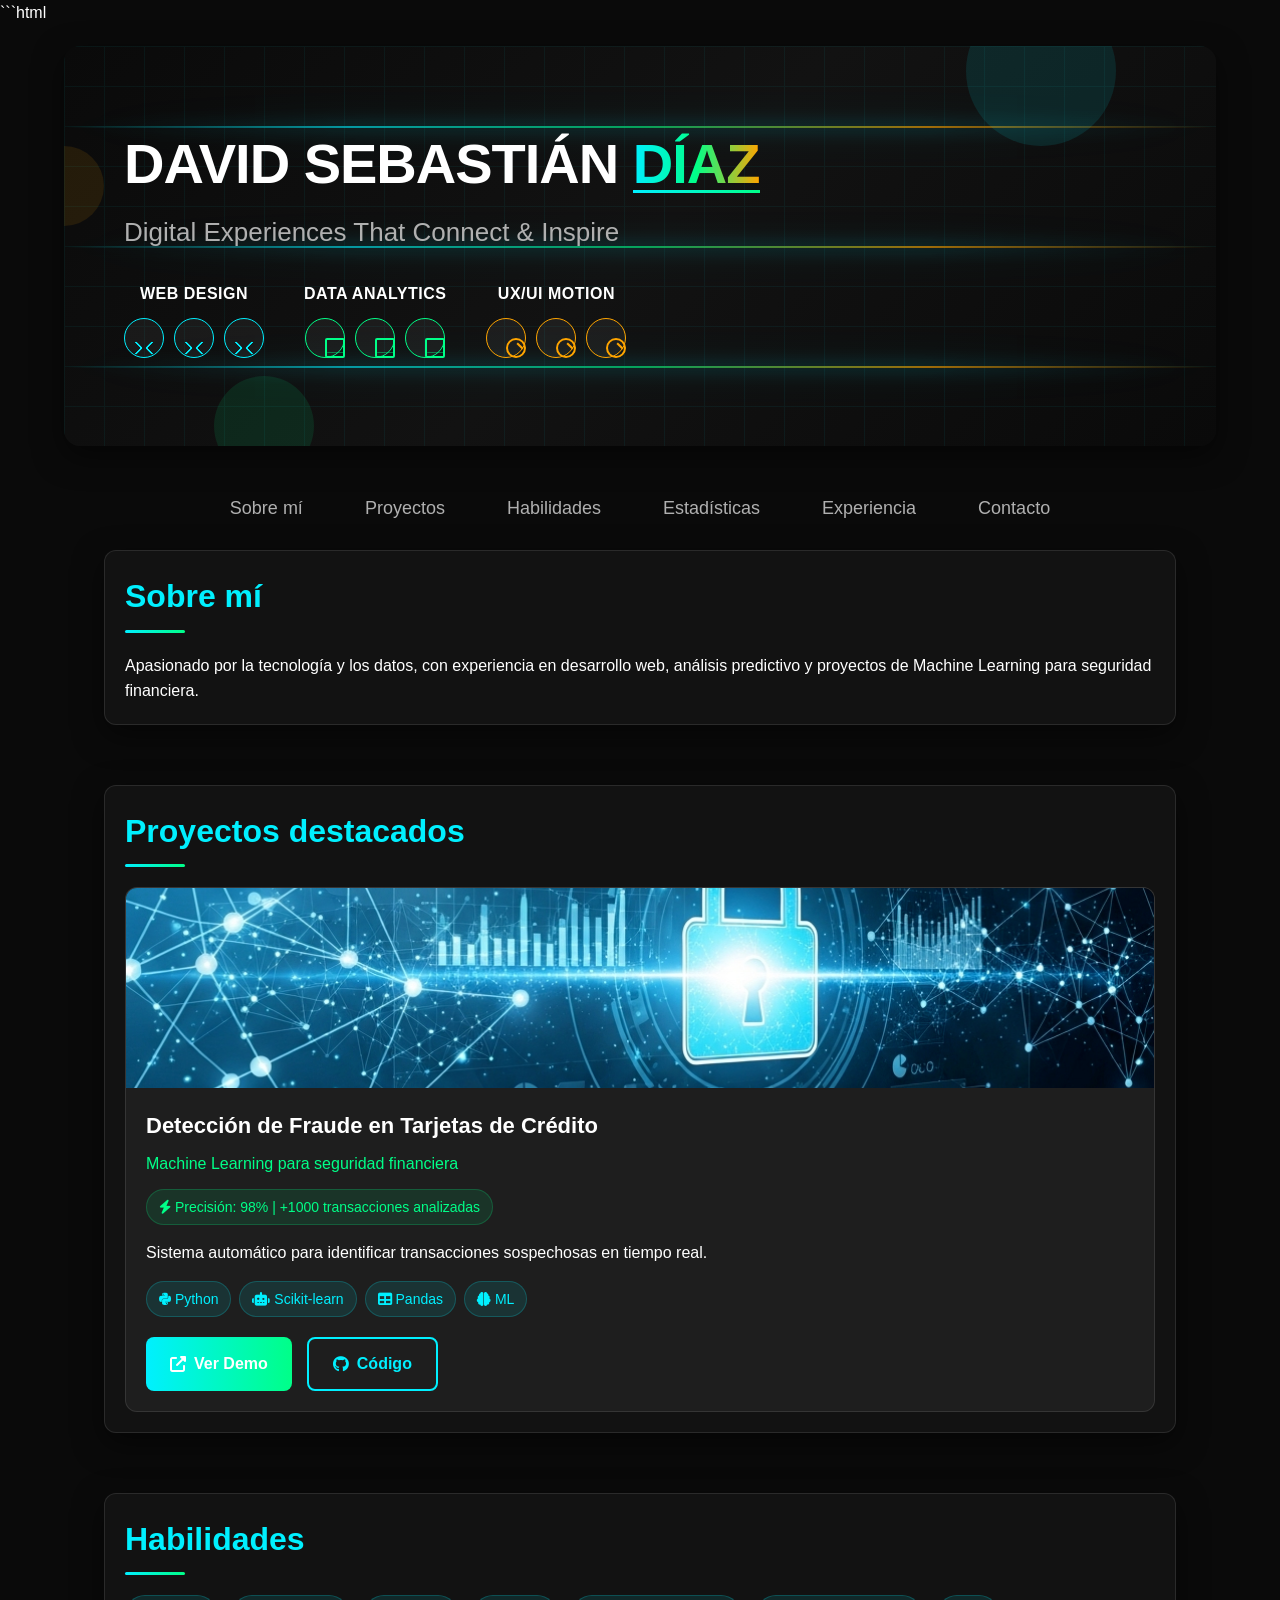
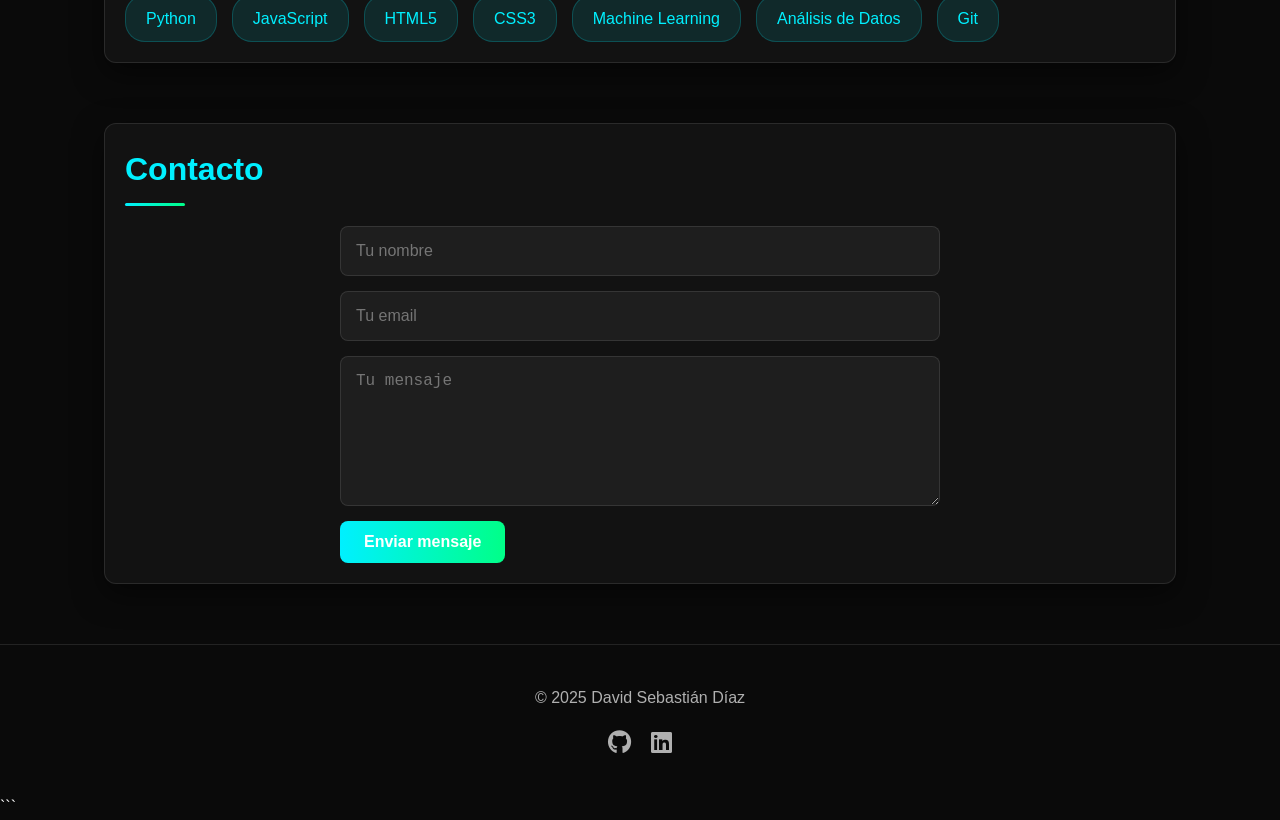
==== commit 369f78b9: "Update index.html" ====
--- a/index.html
+++ b/index.html
@@ -1,21 +1,754 @@
+```html
 <!DOCTYPE html>
 <html lang="es">
 <head>
   <meta charset="UTF-8" />
   <meta name="viewport" content="width=device-width, initial-scale=1.0"/>
   <title>David Sebastián Díaz | Portafolio</title>
-  <link rel="stylesheet" href="styles.css" />
   <link rel="stylesheet" href="https://cdnjs.cloudflare.com/ajax/libs/font-awesome/6.4.2/css/all.min.css"/>
+  <style>
+    /* Reset y variables */
+    * {
+      margin: 0;
+      padding: 0;
+      box-sizing: border-box;
+    }
+    
+    :root {
+      --dark-bg: #0a0a0a;
+      --card-bg: #121212;
+      --text-primary: #ffffff;
+      --text-secondary: #b0b0b0;
+      --accent-blue: #00f0ff;
+      --accent-green: #00ff88;
+      --accent-orange: #ffa500;
+      --border-light: rgba(255, 255, 255, 0.1);
+      --shadow: 0 10px 30px rgba(0, 0, 0, 0.5);
+      --transition: all 0.3s cubic-bezier(0.4, 0, 0.2, 1);
+    }
+    
+    body {
+      font-family: 'Segoe UI', Tahoma, Geneva, Verdana, sans-serif;
+      background: var(--dark-bg);
+      color: var(--text-primary);
+      line-height: 1.6;
+      min-height: 100vh;
+    }
+    
+    /* Header y Banner */
+    header {
+      width: 100%;
+      padding: 20px 5%;
+      position: relative;
+      z-index: 20;
+    }
+    
+    .banner-container {
+      width: 100%;
+      height: 400px;
+      position: relative;
+      overflow: hidden;
+      border-radius: 16px;
+      margin-bottom: 40px;
+      box-shadow: var(--shadow);
+    }
+    
+    .banner-background {
+      position: absolute;
+      width: 100%;
+      height: 100%;
+      background: linear-gradient(135deg, #0a0a0a 0%, #121212 50%, #0a0a0a 100%);
+      z-index: 1;
+    }
+    
+    .background-grid {
+      position: absolute;
+      width: 100%;
+      height: 100%;
+      background-image: 
+        linear-gradient(var(--accent-blue) 1px, transparent 1px),
+        linear-gradient(90deg, var(--accent-blue) 1px, transparent 1px);
+      background-size: 40px 40px;
+      opacity: 0.05;
+      z-index: 2;
+    }
+    
+    .animated-lines {
+      position: absolute;
+      width: 100%;
+      height: 100%;
+      z-index: 3;
+    }
+    
+    .line {
+      position: absolute;
+      left: 0;
+      height: 2px;
+      width: 100%;
+      background: linear-gradient(90deg, transparent, var(--accent-blue), var(--accent-green), var(--accent-orange), transparent);
+      filter: drop-shadow(0 0 8px var(--accent-blue)) drop-shadow(0 0 16px rgba(0, 240, 255, 0.5));
+      opacity: 0.6;
+    }
+    
+    .line:nth-child(1) {
+      top: 20%;
+      animation: pulse 6s ease-in-out infinite;
+    }
+    
+    .line:nth-child(2) {
+      top: 50%;
+      animation: pulse 8s ease-in-out infinite 1s;
+    }
+    
+    .line:nth-child(3) {
+      top: 80%;
+      animation: pulse 7s ease-in-out infinite 2s;
+    }
+    
+    .banner-content {
+      position: relative;
+      z-index: 10;
+      height: 100%;
+      padding: 60px;
+      display: flex;
+      flex-direction: column;
+      justify-content: center;
+    }
+    
+    .banner-name {
+      font-size: 56px;
+      font-weight: 800;
+      color: white;
+      text-transform: uppercase;
+      letter-spacing: -1px;
+      line-height: 1.1;
+      margin-bottom: 20px;
+    }
+    
+    .banner-name span {
+      background: linear-gradient(90deg, var(--accent-blue), var(--accent-green), var(--accent-orange));
+      -webkit-background-clip: text;
+      -webkit-text-fill-color: transparent;
+      background-clip: text;
+      position: relative;
+    }
+    
+    .banner-name span::after {
+      content: '';
+      position: absolute;
+      bottom: 2px;
+      left: 0;
+      width: 100%;
+      height: 3px;
+      background: linear-gradient(90deg, var(--accent-blue), var(--accent-green));
+      transform: scaleX(0);
+      transform-origin: left;
+      animation: line-reveal 2s ease-out forwards 1.5s;
+    }
+    
+    .banner-tagline {
+      font-size: 26px;
+      font-weight: 300;
+      color: var(--text-secondary);
+      margin-bottom: 30px;
+      line-height: 1.4;
+      opacity: 0;
+      transform: translateY(20px);
+      animation: fade-in 1s ease-out forwards 2s;
+    }
+    
+    .banner-skills {
+      display: flex;
+      gap: 40px;
+      opacity: 0;
+      transform: translateY(20px);
+      animation: fade-in 1s ease-out forwards 2.5s;
+    }
+    
+    .banner-skill {
+      display: flex;
+      flex-direction: column;
+      align-items: center;
+      gap: 12px;
+    }
+    
+    .skill-title {
+      font-size: 16px;
+      font-weight: 600;
+      color: white;
+      text-align: center;
+      text-transform: uppercase;
+      letter-spacing: 0.5px;
+    }
+    
+    .skill-icons {
+      display: flex;
+      gap: 10px;
+    }
+    
+    .icon {
+      width: 40px;
+      height: 40px;
+      border-radius: 50%;
+      display: flex;
+      justify-content: center;
+      align-items: center;
+      background: rgba(255, 255, 255, 0.05);
+      backdrop-filter: blur(5px);
+      border: 1px solid var(--border-light);
+      transition: var(--transition);
+    }
+    
+    .icon:hover {
+      transform: translateY(-5px) scale(1.1);
+      box-shadow: 0 10px 25px rgba(0, 0, 0, 0.3);
+    }
+    
+    .web-icon {
+      border-color: var(--accent-blue);
+    }
+    
+    .web-icon i {
+      color: var(--accent-blue);
+      font-size: 20px;
+    }
+    
+    .data-icon {
+      border-color: var(--accent-green);
+    }
+    
+    .data-icon i {
+      color: var(--accent-green);
+      font-size: 20px;
+    }
+    
+    .ux-icon {
+      border-color: var(--accent-orange);
+    }
+    
+    .ux-icon i {
+      color: var(--accent-orange);
+      font-size: 20px;
+    }
+    
+    .floating-elements {
+      position: absolute;
+      width: 100%;
+      height: 100%;
+      top: 0;
+      left: 0;
+      z-index: 4;
+      pointer-events: none;
+    }
+    
+    .circle {
+      position: absolute;
+      border-radius: 50%;
+      opacity: 0.1;
+    }
+    
+    .circle-1 {
+      width: 150px;
+      height: 150px;
+      background: var(--accent-blue);
+      top: -50px;
+      right: 100px;
+      animation: float 15s infinite linear;
+    }
+    
+    .circle-2 {
+      width: 100px;
+      height: 100px;
+      background: var(--accent-green);
+      bottom: -30px;
+      left: 150px;
+      animation: float 20s infinite linear 3s;
+    }
+    
+    .circle-3 {
+      width: 80px;
+      height: 80px;
+      background: var(--accent-orange);
+      top: 100px;
+      left: -40px;
+      animation: float 18s infinite linear 6s;
+    }
+    
+    /* Navegación */
+    nav {
+      display: flex;
+      justify-content: center;
+      gap: 30px;
+      margin-top: 20px;
+      flex-wrap: wrap;
+    }
+    
+    nav a {
+      color: var(--text-secondary);
+      text-decoration: none;
+      font-size: 18px;
+      font-weight: 500;
+      padding: 8px 16px;
+      border-radius: 8px;
+      transition: var(--transition);
+      position: relative;
+    }
+    
+    nav a:hover {
+      color: var(--accent-blue);
+    }
+    
+    nav a::after {
+      content: '';
+      position: absolute;
+      bottom: 0;
+      left: 50%;
+      width: 0;
+      height: 2px;
+      background: var(--accent-blue);
+      transition: var(--transition);
+      transform: translateX(-50%);
+    }
+    
+    nav a:hover::after {
+      width: 70%;
+    }
+    
+    /* Main content */
+    main {
+      max-width: 1200px;
+      margin: 0 auto;
+      padding: 0 5%;
+    }
+    
+    section {
+      margin-bottom: 60px;
+      padding: 20px;
+      background: var(--card-bg);
+      border-radius: 12px;
+      box-shadow: var(--shadow);
+      border: 1px solid var(--border-light);
+    }
+    
+    section h2 {
+      font-size: 32px;
+      margin-bottom: 20px;
+      color: var(--accent-blue);
+      position: relative;
+      padding-bottom: 10px;
+    }
+    
+    section h2::after {
+      content: '';
+      position: absolute;
+      bottom: 0;
+      left: 0;
+      width: 60px;
+      height: 3px;
+      background: linear-gradient(90deg, var(--accent-blue), var(--accent-green));
+      border-radius: 2px;
+    }
+    
+    /* Projects */
+    .projects {
+      display: grid;
+      grid-template-columns: repeat(auto-fit, minmax(350px, 1fr));
+      gap: 25px;
+    }
+    
+    .project-card {
+      background: rgba(255, 255, 255, 0.05);
+      border-radius: 12px;
+      overflow: hidden;
+      transition: var(--transition);
+      border: 1px solid var(--border-light);
+    }
+    
+    .project-card:hover {
+      transform: translateY(-5px);
+      box-shadow: 0 15px 30px rgba(0, 0, 0, 0.4);
+    }
+    
+    .project-img {
+      width: 100%;
+      height: 200px;
+      object-fit: cover;
+    }
+    
+    .card-content {
+      padding: 20px;
+    }
+    
+    .card-content h3 {
+      font-size: 22px;
+      margin-bottom: 8px;
+      color: white;
+    }
+    
+    .card-content h4 {
+      font-size: 16px;
+      color: var(--accent-green);
+      margin-bottom: 12px;
+      font-weight: 500;
+    }
+    
+    .project-metric {
+      display: inline-block;
+      background: rgba(0, 255, 136, 0.1);
+      color: var(--accent-green);
+      padding: 6px 12px;
+      border-radius: 20px;
+      font-size: 14px;
+      margin-bottom: 15px;
+      border: 1px solid rgba(0, 255, 136, 0.2);
+    }
+    
+    .tags {
+      display: flex;
+      flex-wrap: wrap;
+      gap: 8px;
+      margin: 15px 0;
+    }
+    
+    .tags span {
+      background: rgba(0, 240, 255, 0.1);
+      color: var(--accent-blue);
+      padding: 6px 12px;
+      border-radius: 20px;
+      font-size: 14px;
+      border: 1px solid rgba(0, 240, 255, 0.2);
+    }
+    
+    .project-links {
+      display: flex;
+      gap: 15px;
+      margin-top: 20px;
+    }
+    
+    .btn {
+      padding: 12px 24px;
+      border-radius: 8px;
+      font-size: 16px;
+      font-weight: 600;
+      text-decoration: none;
+      display: inline-flex;
+      align-items: center;
+      gap: 8px;
+      transition: var(--transition);
+    }
+    
+    .btn-primary {
+      background: linear-gradient(90deg, var(--accent-blue), var(--accent-green));
+      color: white;
+      border: none;
+    }
+    
+    .btn-primary:hover {
+      transform: translateY(-2px);
+      box-shadow: 0 8px 20px rgba(0, 240, 255, 0.4);
+    }
+    
+    .btn-outline {
+      background: transparent;
+      color: var(--accent-blue);
+      border: 2px solid var(--accent-blue);
+    }
+    
+    .btn-outline:hover {
+      background: rgba(0, 240, 255, 0.1);
+      transform: translateY(-2px);
+    }
+    
+    /* Skills */
+    .skills-list {
+      display: flex;
+      flex-wrap: wrap;
+      gap: 15px;
+      margin-top: 20px;
+    }
+    
+    .skill {
+      background: rgba(0, 240, 255, 0.1);
+      color: var(--accent-blue);
+      padding: 10px 20px;
+      border-radius: 20px;
+      font-size: 16px;
+      border: 1px solid rgba(0, 240, 255, 0.2);
+      transition: var(--transition);
+    }
+    
+    .skill:hover {
+      background: rgba(0, 240, 255, 0.2);
+      transform: translateY(-2px);
+    }
+    
+    /* Contact */
+    .contact-form {
+      max-width: 600px;
+      margin: 0 auto;
+    }
+    
+    .contact-form input,
+    .contact-form textarea {
+      width: 100%;
+      padding: 15px;
+      margin-bottom: 15px;
+      background: rgba(255, 255, 255, 0.05);
+      border: 1px solid var(--border-light);
+      border-radius: 8px;
+      color: white;
+      font-size: 16px;
+      transition: var(--transition);
+    }
+    
+    .contact-form input:focus,
+    .contact-form textarea:focus {
+      outline: none;
+      border-color: var(--accent-blue);
+      box-shadow: 0 0 0 2px rgba(0, 240, 255, 0.2);
+    }
+    
+    .contact-form textarea {
+      min-height: 150px;
+      resize: vertical;
+    }
+    
+    /* Footer */
+    footer {
+      text-align: center;
+      padding: 40px 5%;
+      margin-top: 40px;
+      color: var(--text-secondary);
+      font-size: 16px;
+      border-top: 1px solid var(--border-light);
+    }
+    
+    .footer-links {
+      display: flex;
+      justify-content: center;
+      gap: 20px;
+      margin-top: 20px;
+    }
+    
+    .footer-links a {
+      color: var(--text-secondary);
+      font-size: 24px;
+      transition: var(--transition);
+    }
+    
+    .footer-links a:hover {
+      color: var(--accent-blue);
+      transform: translateY(-3px);
+    }
+    
+    /* Animations */
+    @keyframes pulse {
+      0%, 100% {
+        opacity: 0.6;
+        transform: scaleX(0.98);
+      }
+      50% {
+        opacity: 1;
+        transform: scaleX(1);
+        filter: drop-shadow(0 0 12px var(--accent-blue)) drop-shadow(0 0 24px rgba(0, 240, 255, 0.7));
+      }
+    }
+    
+    @keyframes fade-in {
+      to {
+        opacity: 1;
+        transform: translateY(0);
+      }
+    }
+    
+    @keyframes line-reveal {
+      to {
+        transform: scaleX(1);
+      }
+    }
+    
+    @keyframes float {
+      0% {
+        transform: translate(0, 0) rotate(0deg);
+      }
+      25% {
+        transform: translate(20px, 20px) rotate(90deg);
+      }
+      50% {
+        transform: translate(0, 40px) rotate(180deg);
+      }
+      75% {
+        transform: translate(-20px, 20px) rotate(270deg);
+      }
+      100% {
+        transform: translate(0, 0) rotate(360deg);
+      }
+    }
+    
+    /* Iconos personalizados */
+    .icon i {
+      position: relative;
+      display: inline-block;
+    }
+    
+    /* Web Design Icon - Code brackets */
+    .web-icon i::before,
+    .web-icon i::after {
+      content: '';
+      position: absolute;
+      width: 8px;
+      height: 8px;
+      border: 2px solid;
+      border-radius: 2px;
+    }
+    
+    .web-icon i::before {
+      left: 3px;
+      top: 5px;
+      border-right: none;
+      border-top: none;
+      transform: rotate(45deg);
+    }
+    
+    .web-icon i::after {
+      right: 3px;
+      top: 5px;
+      border-left: none;
+      border-top: none;
+      transform: rotate(-45deg);
+    }
+    
+    /* Data Analytics Icon - Bar chart */
+    .data-icon i::before,
+    .data-icon i::after {
+      content: '';
+      position: absolute;
+    }
+    
+    .data-icon i::before {
+      width: 16px;
+      height: 16px;
+      border: 2px solid;
+      border-color: inherit;
+      border-radius: 2px;
+    }
+    
+    .data-icon i::after {
+      content: '___';
+      font-size: 10px;
+      color: inherit;
+      left: 3px;
+      top: 2px;
+    }
+    
+    /* UX/UI Icon - Flow diagram */
+    .ux-icon i::before,
+    .ux-icon i::after {
+      content: '';
+      position: absolute;
+    }
+    
+    .ux-icon i::before {
+      width: 16px;
+      height: 16px;
+      border: 2px solid;
+      border-color: inherit;
+      border-radius: 50%;
+    }
+    
+    .ux-icon i::after {
+      width: 8px;
+      height: 2px;
+      background: currentColor;
+      top: 7px;
+      left: 10px;
+      transform: rotate(45deg);
+    }
+    
+    /* Responsive */
+    @media (max-width: 768px) {
+      .banner-name {
+        font-size: 42px;
+      }
+      
+      .banner-tagline {
+        font-size: 20px;
+      }
+      
+      .banner-skills {
+        flex-direction: column;
+        gap: 20px;
+      }
+      
+      nav {
+        gap: 15px;
+      }
+      
+      nav a {
+        font-size: 16px;
+        padding: 6px 12px;
+      }
+      
+      .project-links {
+        flex-direction: column;
+      }
+      
+      .btn {
+        justify-content: center;
+      }
+    }
+  </style>
 </head>
 <body>
   <header>
-    <div class="profile">
-      <img src="assets/img/avatar.jpg" alt="David Sebastián Díaz" class="avatar"/>
-      <div>
-        <h1>David Sebastián Díaz</h1>
-        <p>Desarrollador | Analista de datos | Machine Learning</p>
+    <div class="banner-container">
+      <div class="banner-background"></div>
+      <div class="background-grid"></div>
+      
+      <div class="animated-lines">
+        <div class="line"></div>
+        <div class="line"></div>
+        <div class="line"></div>
+      </div>
+      
+      <div class="floating-elements">
+        <div class="circle circle-1"></div>
+        <div class="circle circle-2"></div>
+        <div class="circle circle-3"></div>
+      </div>
+      
+      <div class="banner-content">
+        <h1 class="banner-name">David Sebastián <span>Díaz</span></h1>
+        <p class="banner-tagline">Digital Experiences That Connect & Inspire</p>
+        <div class="banner-skills">
+          <div class="banner-skill">
+            <div class="skill-title">Web Design</div>
+            <div class="skill-icons">
+              <div class="icon web-icon"><i></i></div>
+              <div class="icon web-icon"><i></i></div>
+              <div class="icon web-icon"><i></i></div>
+            </div>
+          </div>
+          <div class="banner-skill">
+            <div class="skill-title">Data Analytics</div>
+            <div class="skill-icons">
+              <div class="icon data-icon"><i></i></div>
+              <div class="icon data-icon"><i></i></div>
+              <div class="icon data-icon"><i></i></div>
+            </div>
+          </div>
+          <div class="banner-skill">
+            <div class="skill-title">UX/UI Motion</div>
+            <div class="skill-icons">
+              <div class="icon ux-icon"><i></i></div>
+              <div class="icon ux-icon"><i></i></div>
+              <div class="icon ux-icon"><i></i></div>
+            </div>
+          </div>
+        </div>
       </div>
     </div>
+    
     <nav>
       <a href="#about">Sobre mí</a>
       <a href="#projects">Proyectos</a>
@@ -92,3 +825,4 @@
   </footer>
 </body>
 </html>
+```
